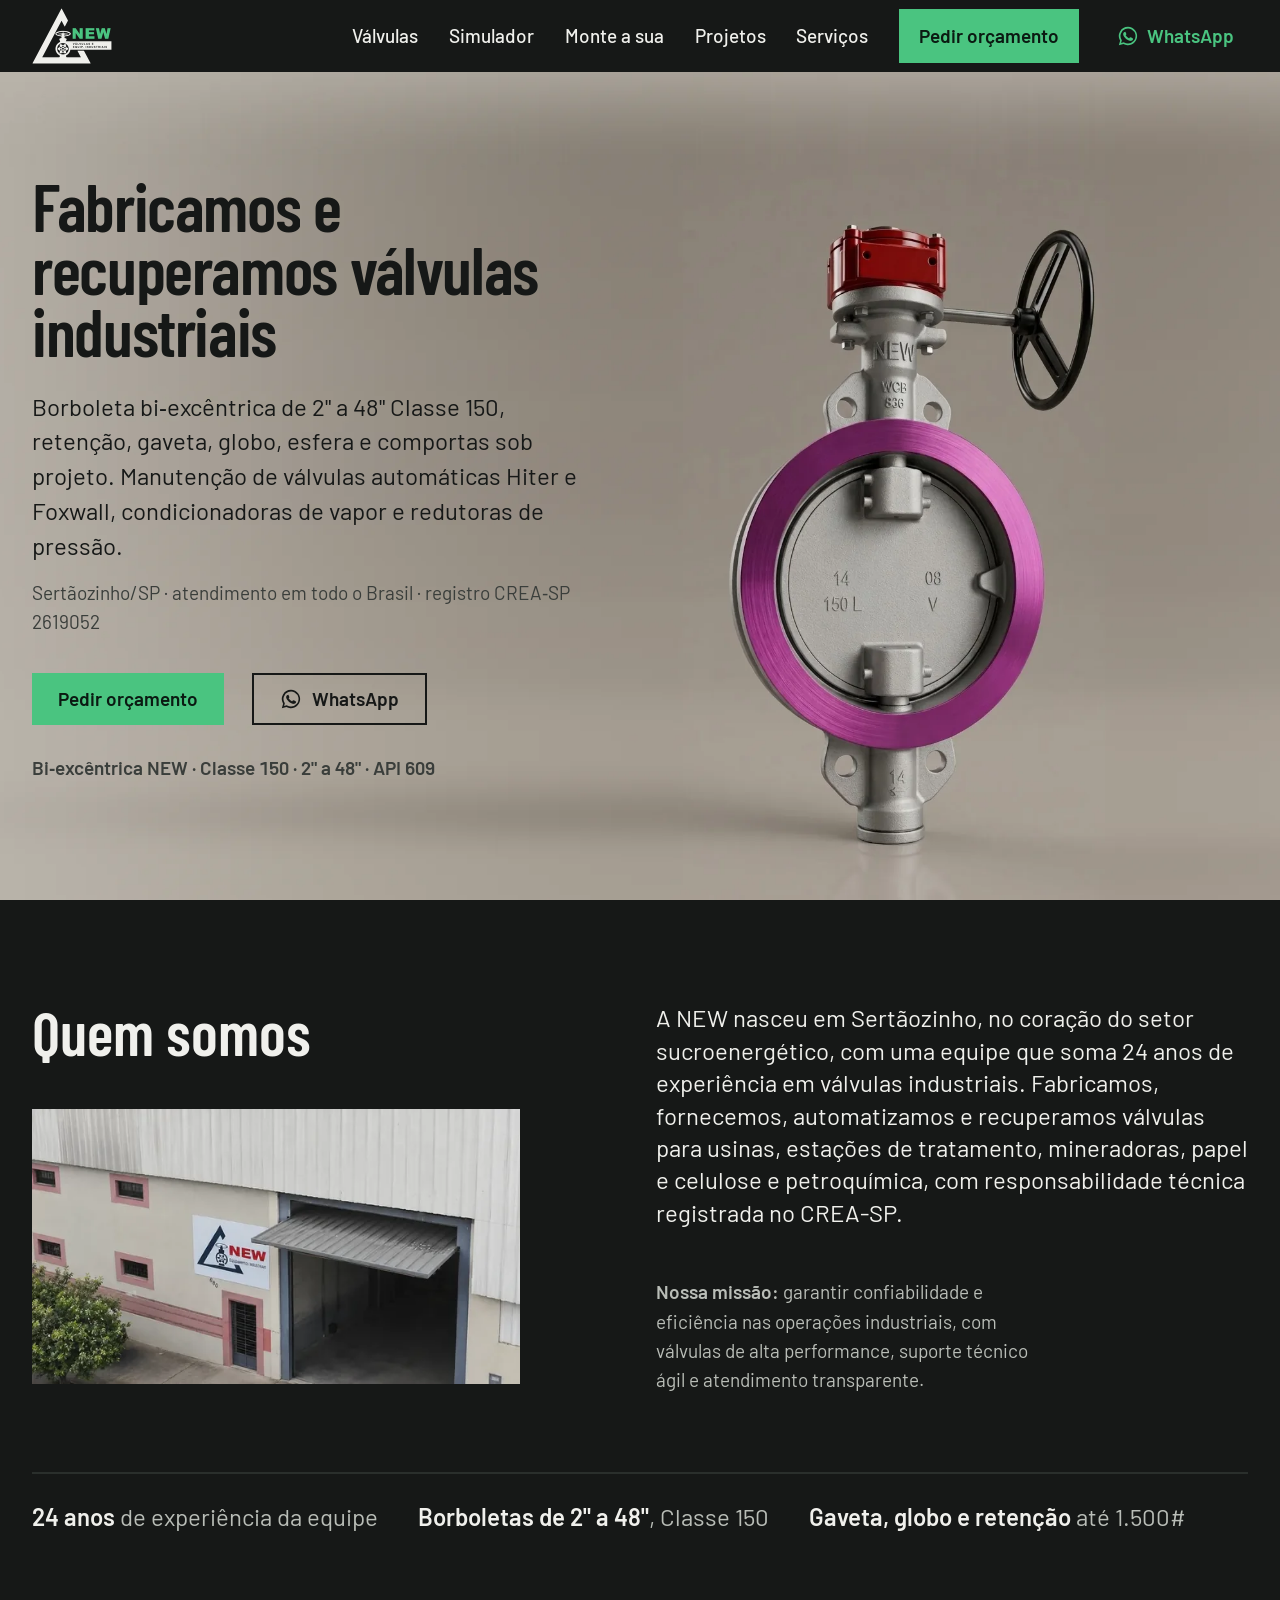
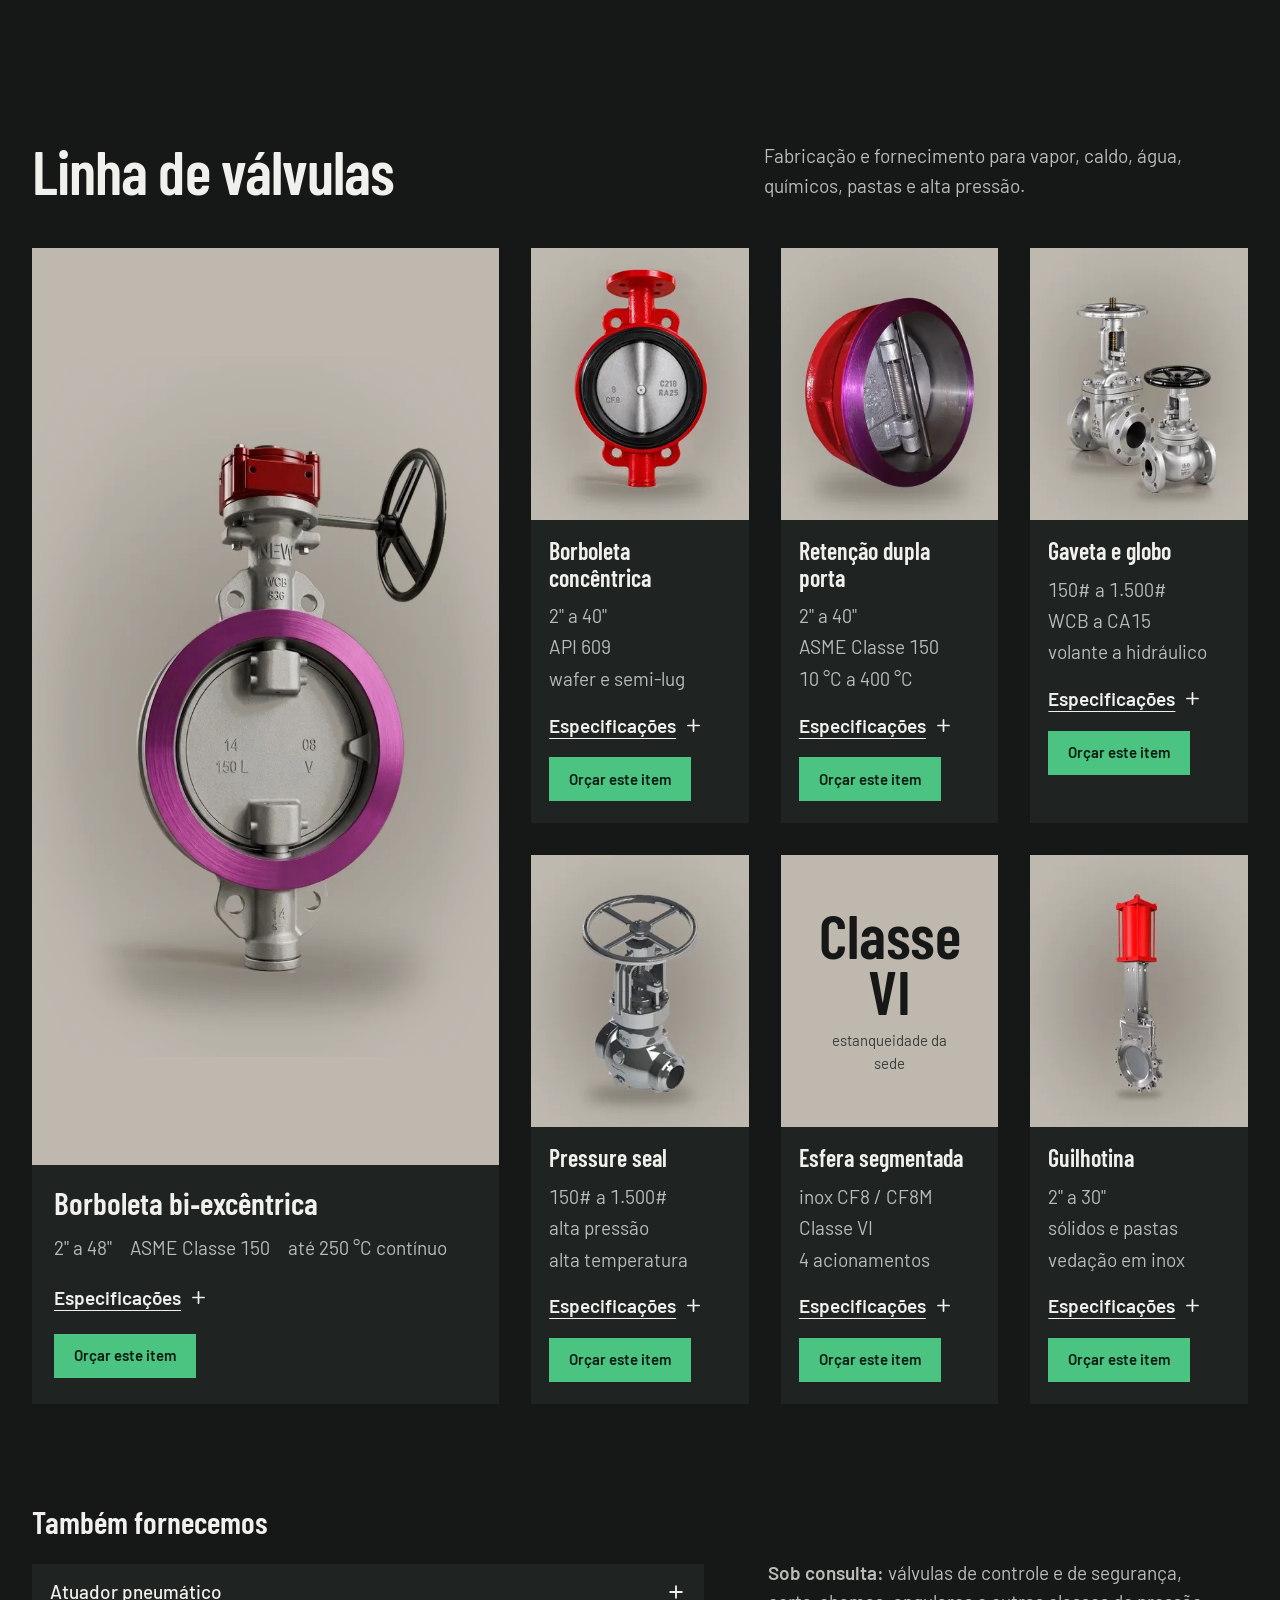
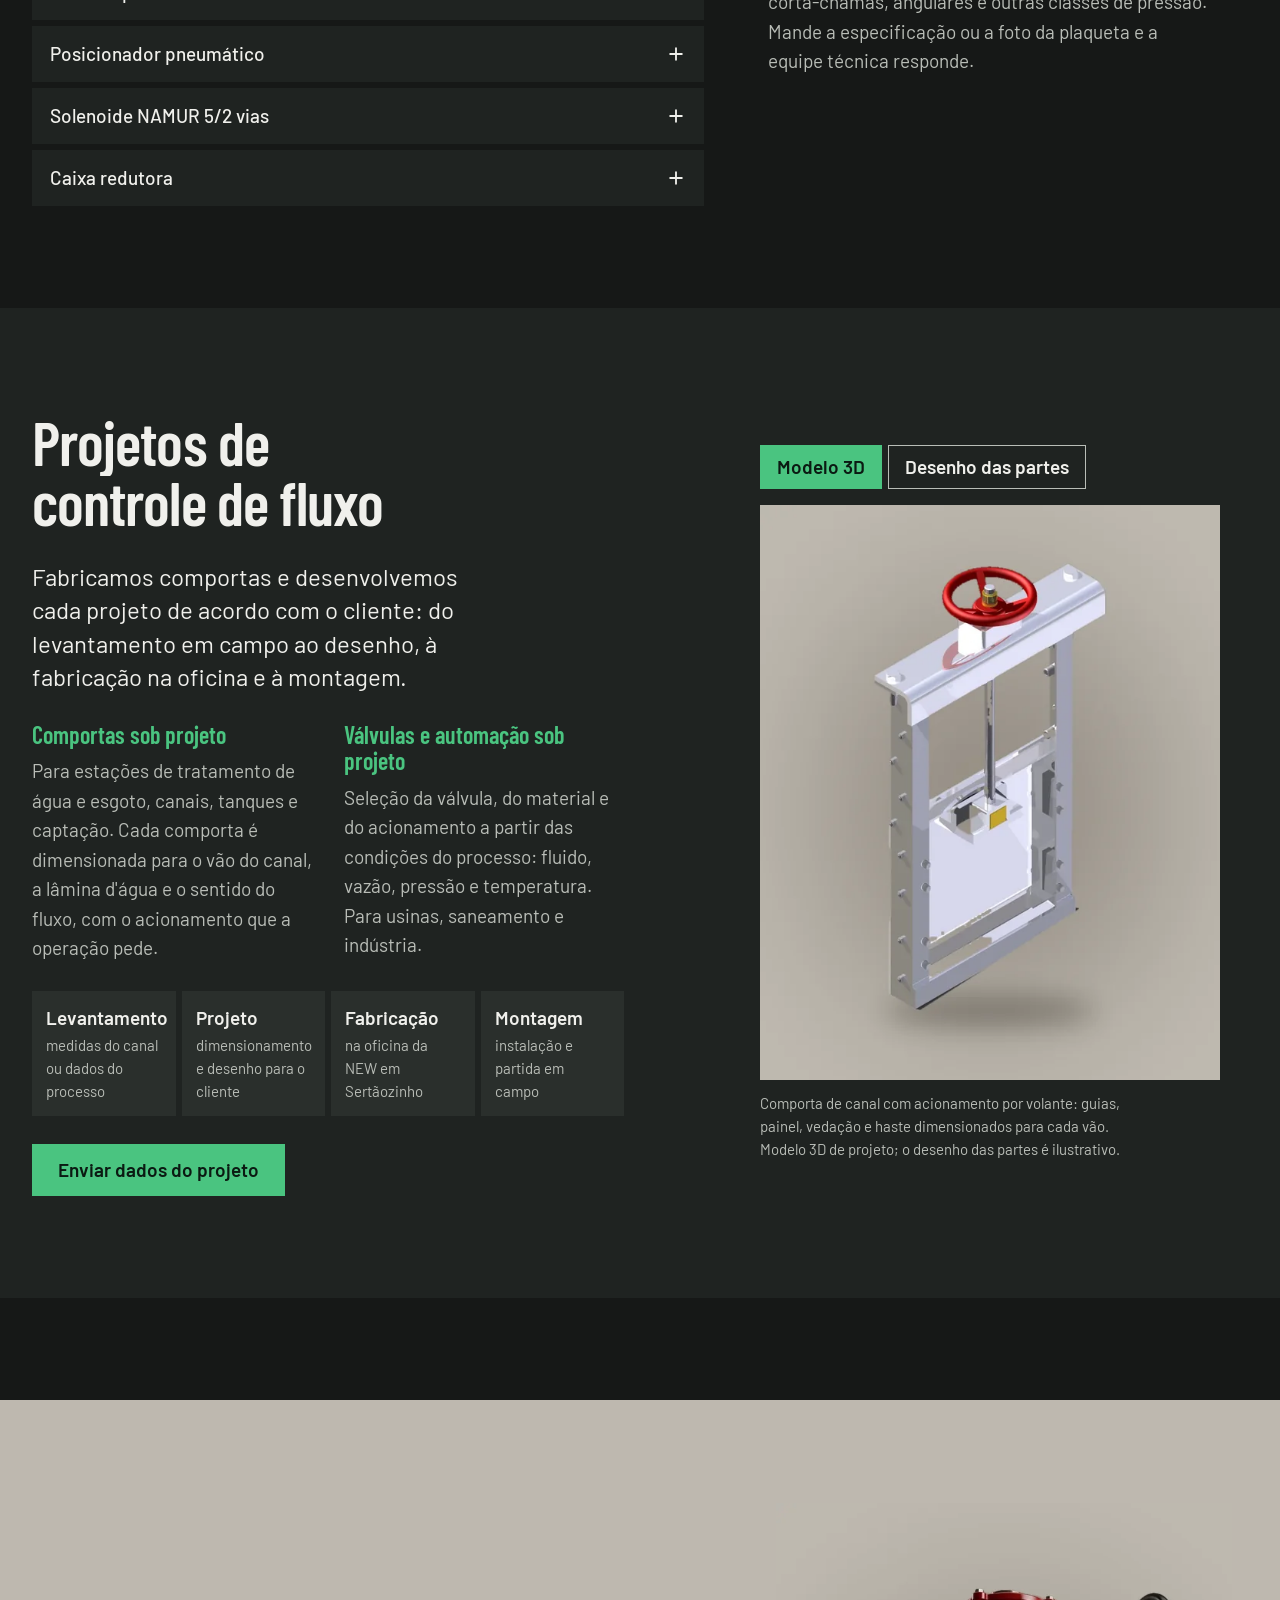
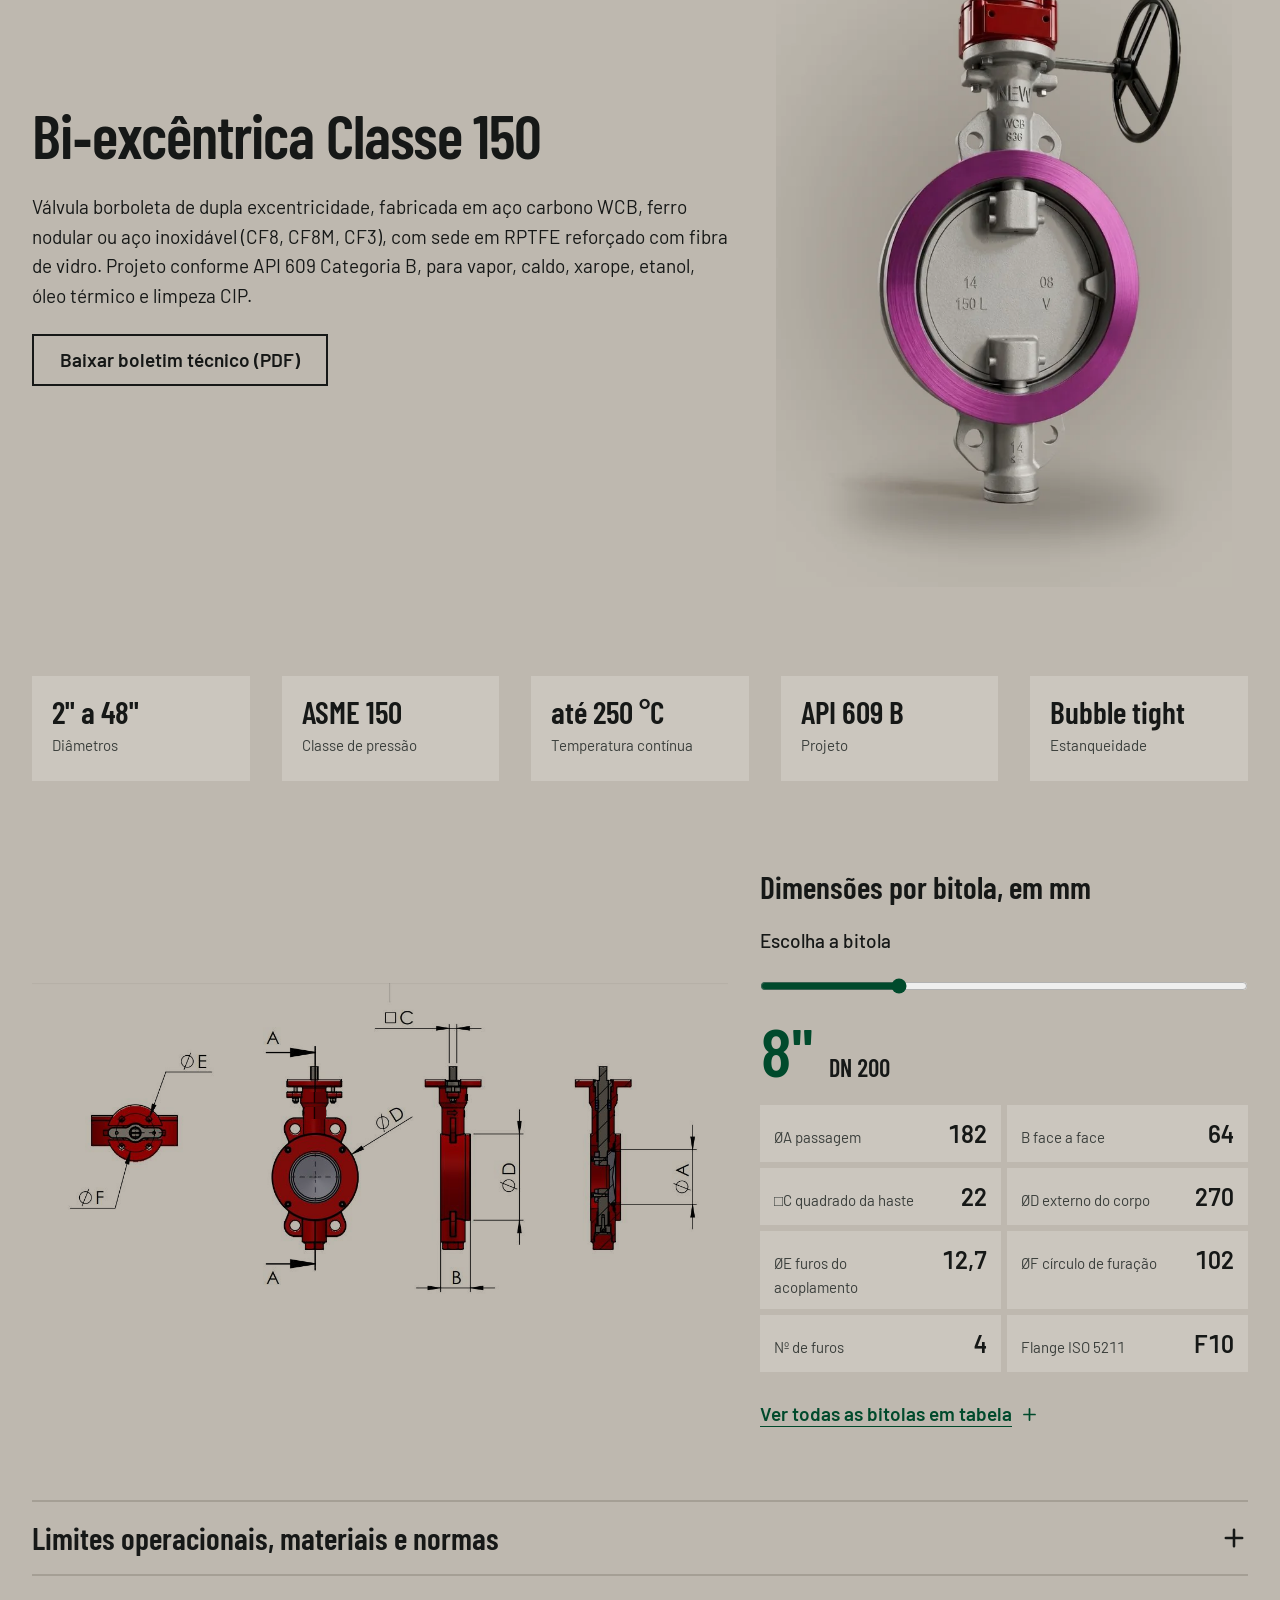
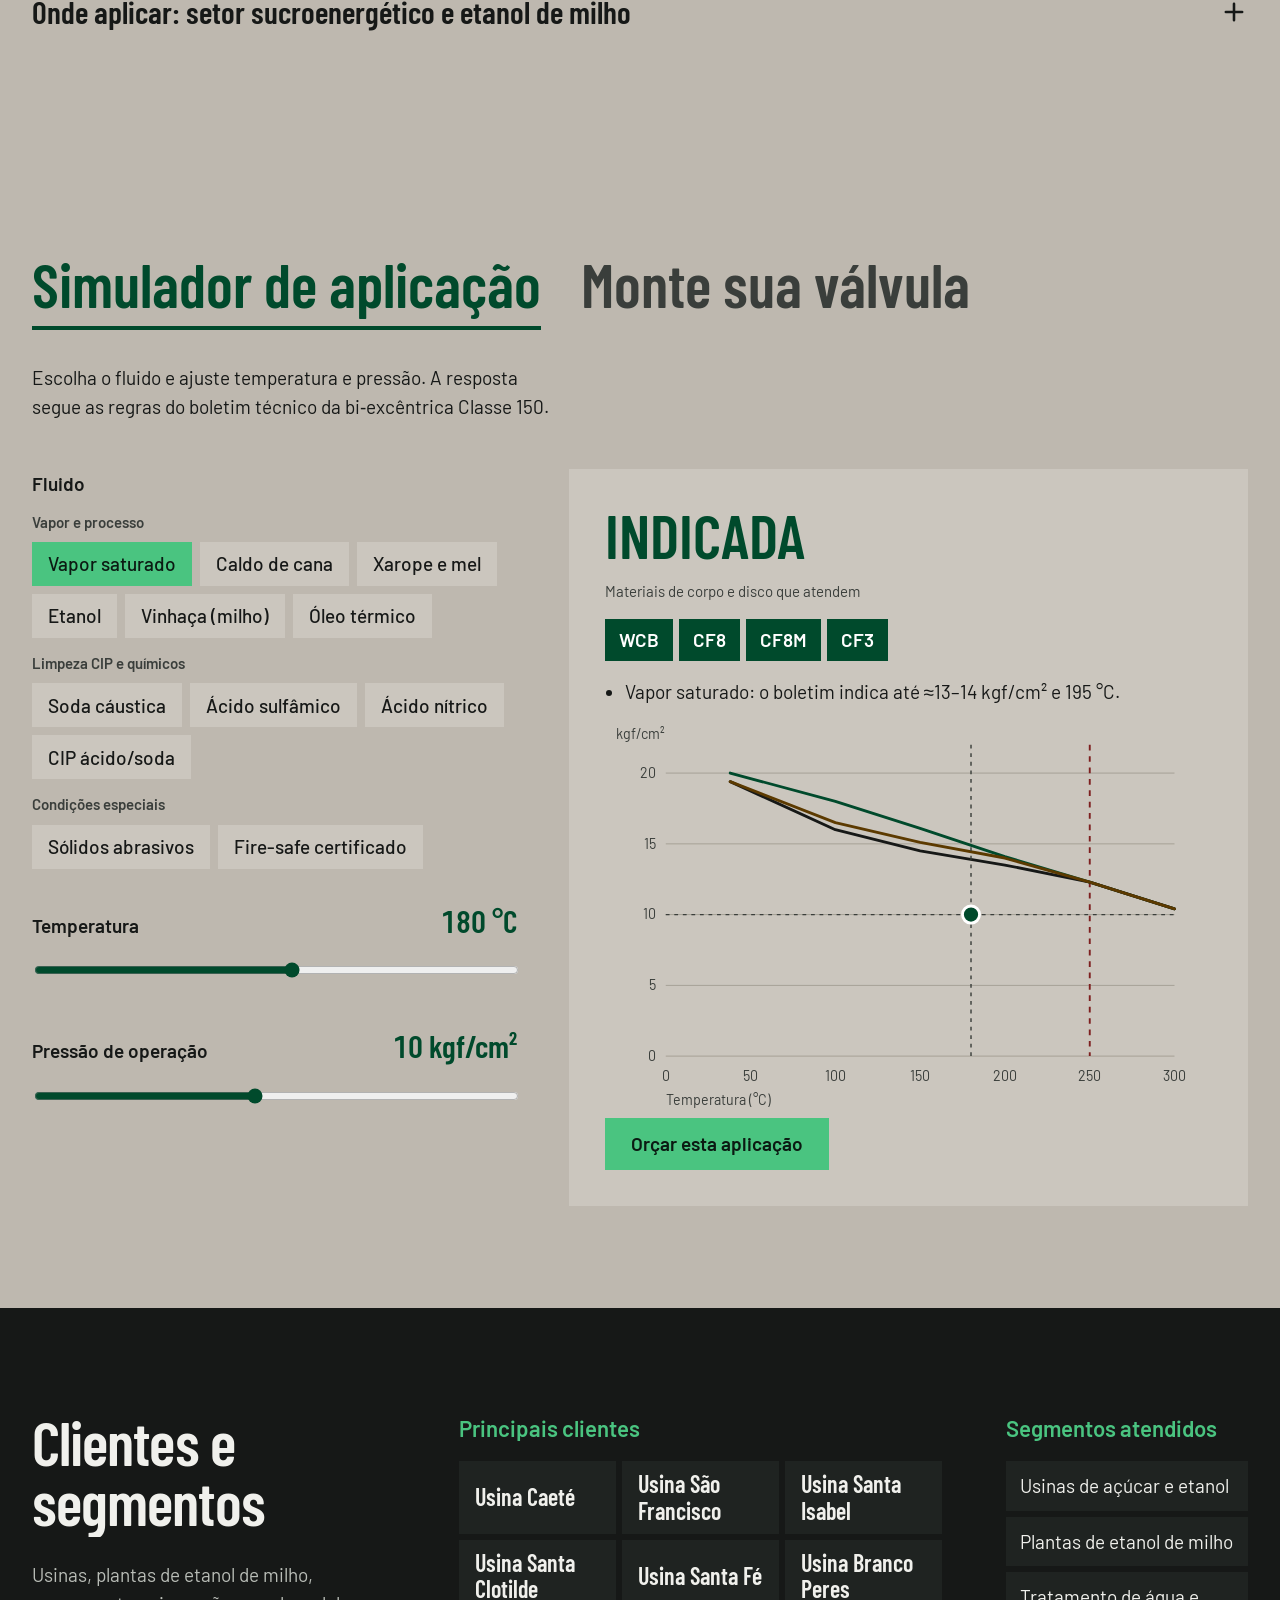
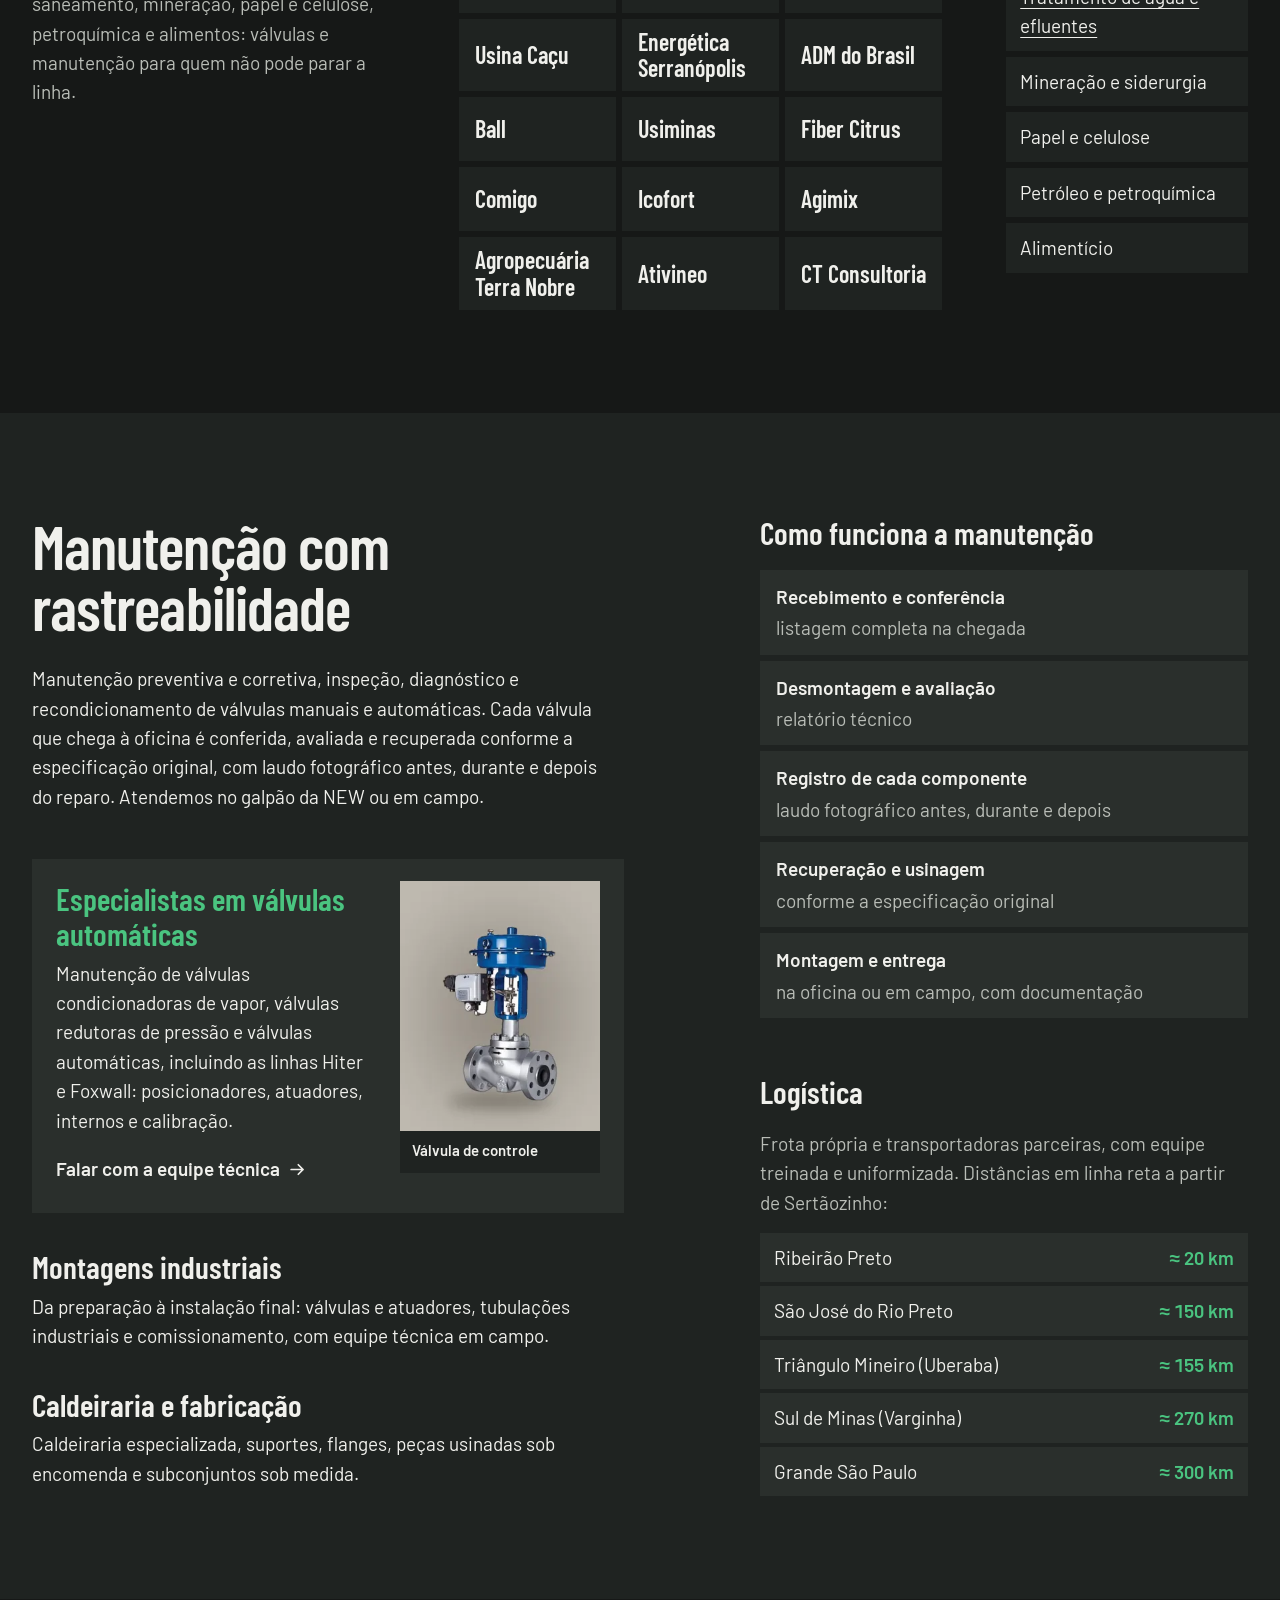
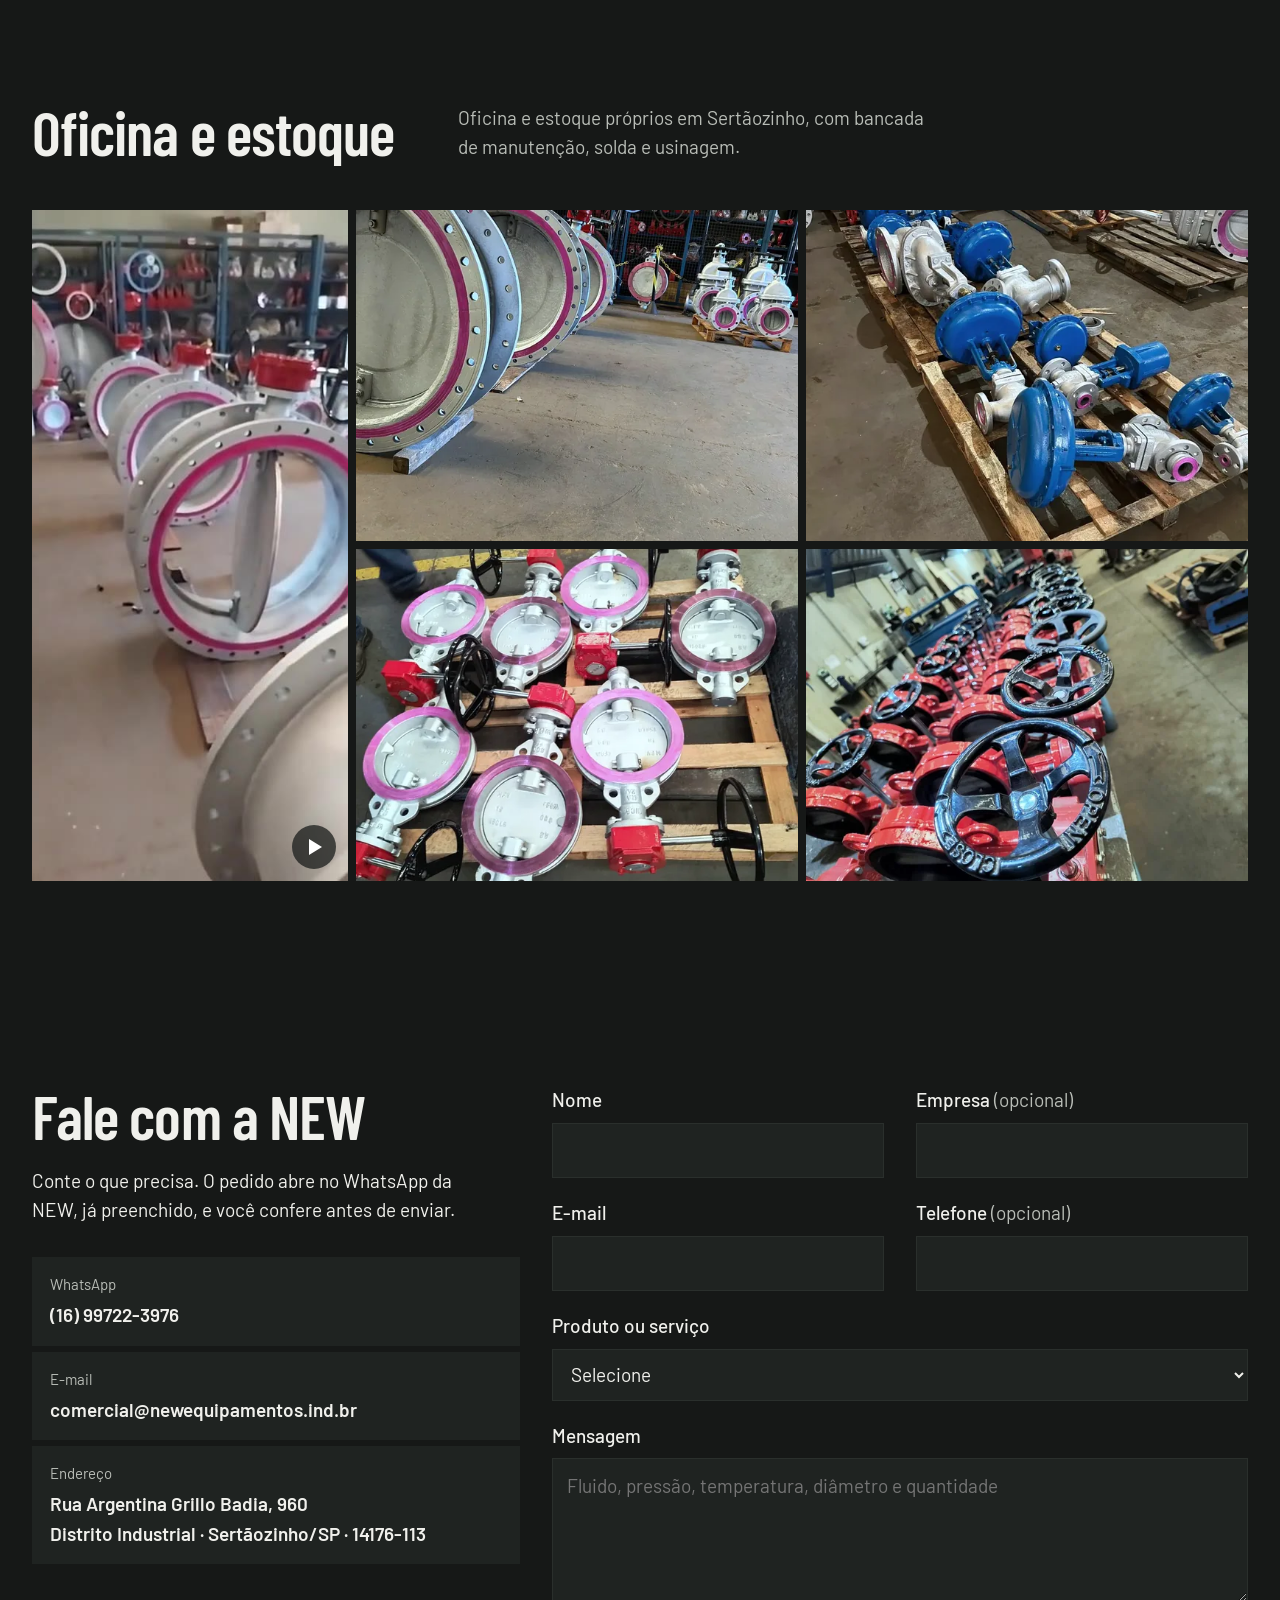
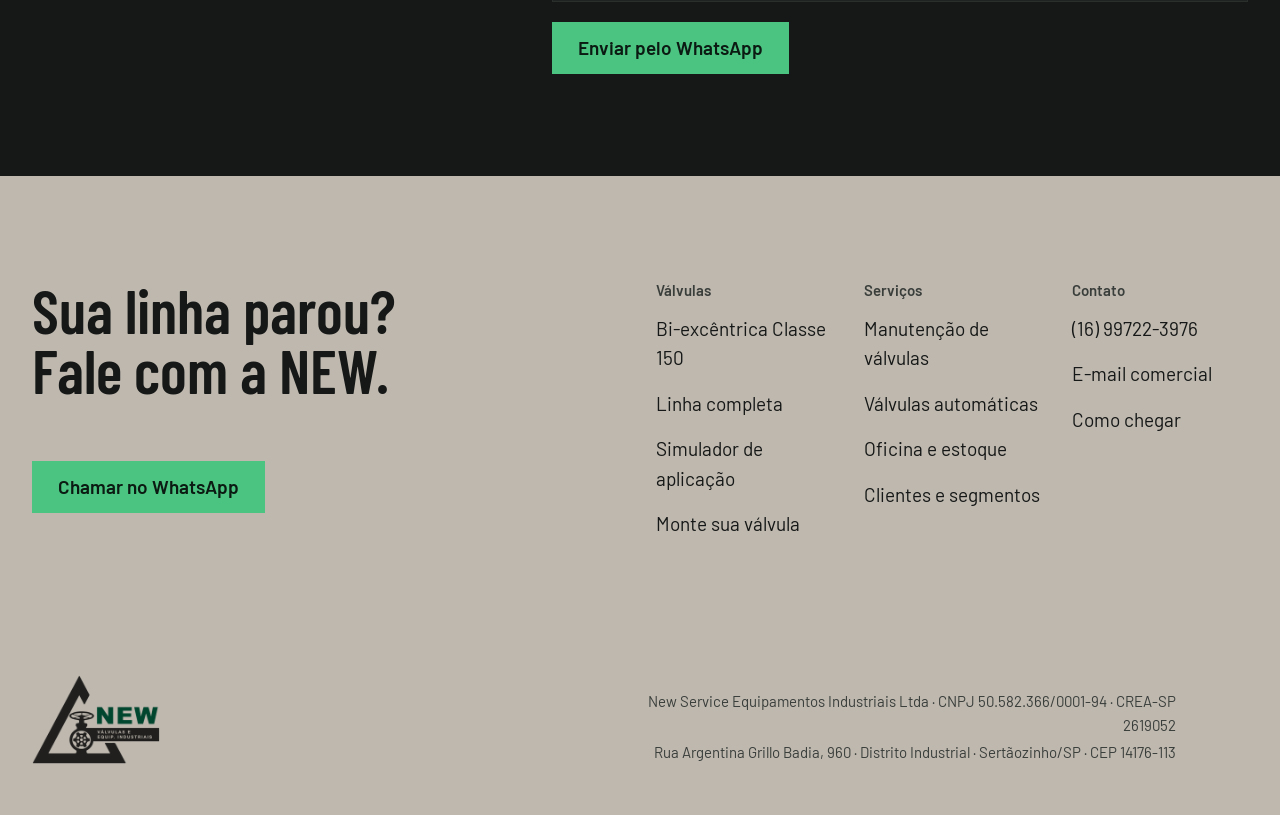
==== index.html @ ac6cb137 "feat: imagem da pressure seal no cartão e no configurador - render enviado pela NEW recortado do fun" ====
<!DOCTYPE html>
<html lang="pt-BR">
<head>
  <meta charset="UTF-8" />
  <meta name="viewport" content="width=device-width, initial-scale=1.0" />
  <title>Válvula Borboleta Bi-excêntrica e Manutenção de Válvulas | NEW · Sertãozinho/SP</title>
  <meta name="description" content="Válvula borboleta bi-excêntrica de 2&quot; a 48&quot; Classe 150, retenção, gaveta e globo. Manutenção de válvulas automáticas Hiter e Foxwall. Sertãozinho/SP." />
  <link rel="canonical" href="https://rafaelspada13-hub.github.io/sitenewequipamentos/" />
  <meta name="theme-color" content="#161817" />
  <link rel="icon" href="img/favicon-32.png" sizes="32x32" type="image/png" />
  <link rel="apple-touch-icon" href="img/apple-touch-icon.png" />
  <link rel="manifest" href="site.webmanifest" />
  <meta property="og:type" content="website" />
  <meta property="og:locale" content="pt_BR" />
  <meta property="og:site_name" content="NEW Válvulas e Equipamentos Industriais" />
  <meta property="og:title" content="Fabricamos e recuperamos válvulas industriais | NEW" />
  <meta property="og:description" content="Borboleta bi-excêntrica de 2&quot; a 48&quot; Classe 150 e manutenção de válvulas automáticas, condicionadoras de vapor e redutoras de pressão. Sertãozinho/SP." />
  <meta property="og:url" content="https://rafaelspada13-hub.github.io/sitenewequipamentos/" />
  <meta property="og:image" content="https://rafaelspada13-hub.github.io/sitenewequipamentos/img/og-new.jpg" />
  <meta property="og:image:width" content="1200" />
  <meta property="og:image:height" content="630" />
  <meta property="og:image:alt" content="Válvula borboleta bi-excêntrica NEW com caixa redutora e volante" />
  <meta name="twitter:card" content="summary_large_image" />
  <script type="application/ld+json">
  {
    "@context": "https://schema.org",
    "@type": "LocalBusiness",
    "@id": "https://rafaelspada13-hub.github.io/sitenewequipamentos/#empresa",
    "name": "NEW Válvulas e Equipamentos Industriais",
    "legalName": "New Service Equipamentos Industriais Ltda",
    "taxID": "50.582.366/0001-94",
    "url": "https://rafaelspada13-hub.github.io/sitenewequipamentos/",
    "logo": "https://rafaelspada13-hub.github.io/sitenewequipamentos/img/logo.png",
    "image": "https://rafaelspada13-hub.github.io/sitenewequipamentos/img/og-new.jpg",
    "telephone": "+55-16-99722-3976",
    "email": "comercial@newequipamentos.ind.br",
    "address": {
      "@type": "PostalAddress",
      "streetAddress": "Rua Argentina Grillo Badia, 960, Distrito Industrial",
      "addressLocality": "Sertãozinho",
      "addressRegion": "SP",
      "postalCode": "14176-113",
      "addressCountry": "BR"
    },
    "areaServed": "BR",
    "description": "Fabricação, fornecimento e manutenção de válvulas industriais: borboleta bi-excêntrica Classe 150, retenção, gaveta, globo, esfera e guilhotina; comportas e projetos de controle de fluxo sob medida; manutenção de válvulas automáticas, condicionadoras de vapor e redutoras de pressão."
  }
  </script>
  <link rel="preload" href="fonts/barlow-condensed-600.woff2" as="font" type="font/woff2" crossorigin />
  <link rel="preload" href="fonts/barlow-400.woff2" as="font" type="font/woff2" crossorigin />
  <link rel="stylesheet" href="css/style.css?v=20261117a" />
  <link rel="stylesheet" href="css/movimento.css?v=20261117a" />
  <script>
    // Se main.js não carregar em 3 s, devolve o conteúdo sem as entradas animadas.
    document.documentElement.classList.add("js");
    setTimeout(function () { if (!window.__newReady) document.documentElement.classList.remove("js"); }, 3000);
    // camada de movimento (js/movimento.js): se a biblioteca não carregar, tudo fica visível e parado
    document.documentElement.classList.add("motion-on");
    setTimeout(function () { if (!window.__movimentoReady) document.documentElement.classList.remove("motion-on"); }, 3000);
  </script>
</head>
<body>

  <a class="skip" href="#conteudo">Pular para o conteúdo</a>

  <header class="site-header" id="topo">
    <a href="#inicio" class="brand" aria-label="NEW Válvulas e Equipamentos Industriais, início">
      <img src="img/logo-claro-160.png" alt="NEW Válvulas e Equipamentos Industriais" width="160" height="112" />
    </a>
    <nav class="nav" id="nav" aria-label="Principal">
      <a href="#linha">Válvulas</a>
      <a href="#simulador">Simulador</a>
      <a href="#configurador">Monte a sua</a>
      <a href="#projetos">Projetos</a>
      <a href="#servicos">Serviços</a>
      <a href="#contato" class="nav-cta">Pedir orçamento</a>
    </nav>
    <a class="nav-whatsapp" href="https://wa.me/5516997223976" target="_blank" rel="noopener" aria-label="Chamar no WhatsApp"><svg viewBox="0 0 24 24" width="22" height="22" aria-hidden="true"><path fill="currentColor" d="M12 2a10 10 0 0 0-8.6 15.1L2 22l5-1.3A10 10 0 1 0 12 2Zm0 18.2a8.2 8.2 0 0 1-4.2-1.2l-.3-.2-3 .8.8-2.9-.2-.3A8.2 8.2 0 1 1 12 20.2Zm4.5-6.1c-.2-.1-1.5-.7-1.7-.8s-.4-.1-.6.1-.6.8-.8 1-.3.2-.5 0a6.7 6.7 0 0 1-3.3-2.9c-.3-.4.2-.4.6-1.3a.4.4 0 0 0 0-.4l-.8-1.9c-.2-.5-.4-.4-.6-.4h-.5a1 1 0 0 0-.7.3 3 3 0 0 0-.9 2.2 5.2 5.2 0 0 0 1.1 2.7 11.8 11.8 0 0 0 4.5 4c1.7.7 2.3.8 3.2.6a2.7 2.7 0 0 0 1.8-1.3 2.2 2.2 0 0 0 .2-1.2c-.1-.2-.3-.3-.6-.4Z"/></svg><span>WhatsApp</span></a>
    <button class="menu-toggle" id="menuToggle" aria-expanded="false" aria-controls="nav">Menu</button>
  </header>

  <main id="conteudo">

    <!-- Abertura: a válvula abre conforme a página rola -->
    <section class="hero" id="inicio">
      <div class="hero-pin">
        <div class="hero-stage">
          <div id="valvula" class="hero-palco">
            <picture>
              <source srcset="img/produtos/palco-estatico-1600.webp 1600w, img/produtos/palco-estatico.webp 3600w" sizes="(max-width: 900px) 150vw, 230vh" type="image/webp" />
              <img src="img/produtos/palco-estatico.jpg" alt="Válvula borboleta bi-excêntrica NEW em WCB, com a marca NEW fundida no corpo, sede magenta e caixa redutora vermelha com volante" width="3600" height="1400" fetchpriority="high" />
            </picture>
            <svg class="anot-linhas" viewBox="0 0 3600 1400" preserveAspectRatio="none" aria-hidden="true">
              <g class="anot" style="--i:0"><path d="M1868 390 L1950 230 L2180 230" pathLength="1" /><circle cx="1868" cy="390" r="11" /></g><g class="anot" style="--i:1"><path d="M1888 620 L2180 620" pathLength="1" /><circle cx="1888" cy="620" r="11" /></g><g class="anot" style="--i:2"><path d="M2023 870 L2180 870" pathLength="1" /><circle cx="2023" cy="870" r="11" /></g><g class="anot" style="--i:3"><path d="M1888 1010 L2180 1010" pathLength="1" /><circle cx="1888" cy="1010" r="11" /></g><g class="anot" style="--i:4"><path d="M1868 1185 L2180 1185" pathLength="1" /><circle cx="1868" cy="1185" r="11" /></g>
            </svg>
            <div class="anot-rotulos">
              <p class="anot-rotulo" style="--i:0;top:16.429%;left:61.111%"><b>Caixa redutora</b><span>com volante · flange ISO 5211</span></p><p class="anot-rotulo" style="--i:1;top:44.286%;left:61.111%"><b>Corpo em WCB</b><span>fundido ASTM A216</span></p><p class="anot-rotulo" style="--i:2;top:62.143%;left:61.111%"><b>Sede RPTFE</b><span>PTFE com fibra de vidro · até 250 °C</span></p><p class="anot-rotulo" style="--i:3;top:72.143%;left:61.111%"><b>Disco bi‑excêntrico</b><span>dupla excentricidade, menos atrito</span></p><p class="anot-rotulo" style="--i:4;top:84.643%;left:61.111%"><b>Semi‑lug</b><span>furação ASME B16.5</span></p>
            </div>
          </div>

          <div class="hero-copy">
            <h1 class="hero-title">Fabricamos e recuperamos válvulas industriais</h1>
            <p class="hero-lead">Borboleta bi‑excêntrica de 2" a 48" Classe 150, retenção, gaveta, globo, esfera e comportas sob projeto. Manutenção de válvulas automáticas Hiter e Foxwall, condicionadoras de vapor e redutoras de pressão.</p>
            <p class="hero-fact">Sertãozinho/SP · atendimento em todo o Brasil · registro CREA‑SP 2619052</p>
            <div class="hero-actions">
              <a href="#contato" class="btn">Pedir orçamento</a>
              <a href="https://wa.me/5516997223976" class="btn btn--ghost" target="_blank" rel="noopener"><svg viewBox="0 0 24 24" width="22" height="22" aria-hidden="true"><path fill="currentColor" d="M12 2a10 10 0 0 0-8.6 15.1L2 22l5-1.3A10 10 0 1 0 12 2Zm0 18.2a8.2 8.2 0 0 1-4.2-1.2l-.3-.2-3 .8.8-2.9-.2-.3A8.2 8.2 0 1 1 12 20.2Zm4.5-6.1c-.2-.1-1.5-.7-1.7-.8s-.4-.1-.6.1-.6.8-.8 1-.3.2-.5 0a6.7 6.7 0 0 1-3.3-2.9c-.3-.4.2-.4.6-1.3a.4.4 0 0 0 0-.4l-.8-1.9c-.2-.5-.4-.4-.6-.4h-.5a1 1 0 0 0-.7.3 3 3 0 0 0-.9 2.2 5.2 5.2 0 0 0 1.1 2.7 11.8 11.8 0 0 0 4.5 4c1.7.7 2.3.8 3.2.6a2.7 2.7 0 0 0 1.8-1.3 2.2 2.2 0 0 0 .2-1.2c-.1-.2-.3-.3-.6-.4Z"/></svg>WhatsApp</a>
            </div>
            <p class="hero-spec">Bi‑excêntrica NEW · Classe 150 · 2" a 48" · API 609</p>
          </div>

        </div>
      </div>
    </section>

    <!-- Quem somos -->
    <section class="intro" id="sobre">
      <div class="intro-grid">
        <h2 class="intro-title">Quem somos</h2>
        <p class="intro-text reveal">A NEW nasceu em Sertãozinho, no coração do setor sucroenergético, com uma equipe que soma 24 anos de experiência em válvulas industriais. Fabricamos, fornecemos, automatizamos e recuperamos válvulas para usinas, estações de tratamento, mineradoras, papel e celulose e petroquímica, com responsabilidade técnica registrada no CREA-SP.</p>
        <picture class="intro-photo reveal">
          <source srcset="img/opt/fachada-600.webp 600w, img/opt/fachada.webp 1600w" sizes="(max-width: 800px) 100vw, 40vw" type="image/webp" />
          <img src="img/opt/fachada.jpg" alt="Fachada do galpão da NEW em Sertãozinho, com o logotipo ao lado do portão" width="1600" height="902" loading="lazy" />
        </picture>
        <p class="intro-note reveal"><strong>Nossa missão:</strong> garantir confiabilidade e eficiência nas operações industriais, com válvulas de alta performance, suporte técnico ágil e atendimento transparente.</p>
      </div>
      <ul class="fatos reveal">
        <li><b>24 anos</b> de experiência da equipe</li>
        <li><b>Borboletas de 2" a 48"</b>, Classe 150</li>
        <li><b>Gaveta, globo e retenção</b> até 1.500#</li>
      </ul>
    </section>

    <!-- Linha de válvulas: todos os produtos no mesmo estúdio, ficha dentro do cartão -->
    <section class="produtos" id="linha" aria-label="Válvulas">
      <div class="produtos-head reveal">
        <h2 class="section-title">Linha de válvulas</h2>
        <p>Fabricação e fornecimento para vapor, caldo, água, químicos, pastas e alta pressão.</p>
      </div>
      <div class="produtos-grid">
        <article class="produto reveal" id="item-bi" data-produto="Válvula Borboleta Bi-excêntrica Classe 150">
          <picture class="produto-img"><source srcset="img/estudio/bi-excentrica-300.webp 300w, img/estudio/bi-excentrica.webp 600w, img/estudio/bi-excentrica-alta.webp 720w" sizes="(max-width: 600px) 92vw, (max-width: 1279px) 30vw, 38vw" type="image/webp" /><img src="img/estudio/bi-excentrica.jpg" alt="Válvula borboleta bi-excêntrica NEW com caixa redutora e volante" width="600" height="750" loading="lazy" /></picture>
          <div class="produto-info">
            <h3>Borboleta bi‑excêntrica</h3>
            <ul class="produto-chaves"><li>2" a 48"</li><li>ASME Classe 150</li><li>até 250 °C contínuo</li></ul>
            <details>
              <summary>Especificações</summary>
              <p>Dupla excentricidade, sede em RPTFE reforçado com fibra de vidro e projeto conforme API 609 Categoria B. Estanqueidade bubble tight no ensaio API 598.</p>
              <dl class="specs"><div><dt>Extremidades</dt><dd>Semi-lug</dd></div><div><dt>Corpo e disco</dt><dd>WCB, ferro nodular, CF8, CF8M, CF3</dd></div><div><dt>Sede</dt><dd>RPTFE</dd></div></dl>
              <a href="#bi-excentrica" class="link-arrow">Ficha técnica completa</a>
            </details>
            <button type="button" class="btn btn--small js-orcar">Orçar este item</button>
          </div>
        </article>
        <article class="produto reveal" id="item-concentrica" data-produto="Válvula Borboleta Concêntrica">
          <picture class="produto-img"><source srcset="img/estudio/concentrica-300.webp 300w, img/estudio/concentrica.webp 600w" sizes="(max-width: 600px) 46vw, (max-width: 1000px) 46vw, (max-width: 1279px) 30vw, 18vw" type="image/webp" /><img src="img/estudio/concentrica.jpg" alt="Válvula borboleta concêntrica wafer vermelha com sede em elastômero preto e disco em inox CF8, em render de estúdio" width="600" height="750" loading="lazy" /></picture>
          <div class="produto-info">
            <h3>Borboleta concêntrica</h3>
            <ul class="produto-chaves"><li>2" a 40"</li><li>API 609</li><li>wafer e semi-lug</li></ul>
            <details>
              <summary>Especificações</summary>
              <p>Construção conforme API 609.</p>
              <dl class="specs"><div><dt>Monobloco</dt><dd>2" a 40"</dd></div><div><dt>Bipartida</dt><dd>2" a 24"</dd></div><div><dt>Corpo e disco</dt><dd>Ferro nodular, aço-carbono ou inox</dd></div><div><dt>Eixo</dt><dd>AISI 410, 304 ou 316</dd></div></dl>
            </details>
            <button type="button" class="btn btn--small js-orcar">Orçar este item</button>
          </div>
        </article>
        <article class="produto reveal" id="item-retencao" data-produto="Válvula de Retenção">
          <picture class="produto-img"><source srcset="img/estudio/retencao-300.webp 300w, img/estudio/retencao.webp 600w" sizes="(max-width: 600px) 46vw, (max-width: 1000px) 46vw, (max-width: 1279px) 30vw, 18vw" type="image/webp" /><img src="img/estudio/retencao.jpg" alt="Válvula de retenção dupla porta wafer, corpo vermelho e sede magenta, com a mola e o eixo à mostra" width="600" height="750" loading="lazy" /></picture>
          <div class="produto-info">
            <h3>Retenção dupla porta</h3>
            <ul class="produto-chaves"><li>2" a 40"</li><li>ASME Classe 150</li><li>10 °C a 400 °C</li></ul>
            <details>
              <summary>Especificações</summary>
              <p>Wafer de dupla porta com mola, para evitar refluxo em bombeamento e processo: químicos, vapor, óleo e água.</p>
              <dl class="specs"><div><dt>Corpo</dt><dd>Ferro fundido, aço-carbono, inox</dd></div><div><dt>Sede</dt><dd>EPDM, Buna, Viton, metal</dd></div></dl>
            </details>
            <button type="button" class="btn btn--small js-orcar">Orçar este item</button>
          </div>
        </article>
        <article class="produto reveal" id="item-gaveta" data-produto="Válvula Gaveta e Globo">
          <picture class="produto-img"><source srcset="img/estudio/gaveta-globo-300.webp 300w, img/estudio/gaveta-globo.webp 600w" sizes="(max-width: 600px) 46vw, (max-width: 1000px) 46vw, (max-width: 1279px) 30vw, 18vw" type="image/webp" /><img src="img/estudio/gaveta-globo.jpg" alt="Válvula gaveta e válvula globo flangeadas Classe 150 em aço WCB, com volante, em render de estúdio" width="600" height="750" loading="lazy" /></picture>
          <div class="produto-info">
            <h3>Gaveta e globo</h3>
            <ul class="produto-chaves"><li>150# a 1.500#</li><li>WCB a CA15</li><li>volante a hidráulico</li></ul>
            <details>
              <summary>Especificações</summary>
              <p>Montagem entre flanges, para linhas de vapor, água e processo.</p>
              <dl class="specs"><div><dt>Classes de pressão</dt><dd>150, 300, 600, 900 e 1.500</dd></div><div><dt>Fundidos</dt><dd>WCB, WC6, WC9, C12A, CA15</dd></div><div><dt>Acionamento</dt><dd>Volante, caixa de redução, elétrico ou hidráulico</dd></div></dl>
            </details>
            <button type="button" class="btn btn--small js-orcar">Orçar este item</button>
          </div>
        </article>
        <article class="produto reveal" id="item-pressureseal" data-produto="Válvula Pressure Seal">
          <picture class="produto-img"><source srcset="img/estudio/pressure-seal-300.webp 300w, img/estudio/pressure-seal.webp 600w" sizes="(max-width: 600px) 46vw, (max-width: 1000px) 46vw, (max-width: 1279px) 30vw, 18vw" type="image/webp" /><img src="img/estudio/pressure-seal.jpg" alt="Válvula pressure seal com volante, castelo de vedação por pressão e extremidades para solda" width="600" height="750" loading="lazy" /></picture>
          <div class="produto-info">
            <h3>Pressure seal</h3>
            <ul class="produto-chaves"><li>150# a 1.500#</li><li>alta pressão</li><li>alta temperatura</li></ul>
            <details>
              <summary>Especificações</summary>
              <p>Castelo com vedação por pressão, para alta pressão e alta temperatura.</p>
              <dl class="specs"><div><dt>Classes de pressão</dt><dd>150, 300, 600, 900 e 1.500</dd></div><div><dt>Fundidos</dt><dd>WCB, WC6, WC9, C12A, CA15</dd></div><div><dt>Acionamento</dt><dd>Volante, caixa de redução, elétrico ou hidráulico</dd></div></dl>
            </details>
            <button type="button" class="btn btn--small js-orcar">Orçar este item</button>
          </div>
        </article>
        <article class="produto reveal" id="item-esfera" data-produto="Válvula Esfera Segmentada">
          <div class="produto-img produto-ficha" aria-hidden="true"><span class="produto-ficha-num">Classe VI</span><span class="produto-ficha-rot">estanqueidade da sede</span></div>
          <div class="produto-info">
            <h3>Esfera segmentada</h3>
            <ul class="produto-chaves"><li>inox CF8 / CF8M</li><li>Classe VI</li><li>4 acionamentos</li></ul>
            <details>
              <summary>Especificações</summary>
              <p>Controle e bloqueio com vedação estanque Classe VI.</p>
              <dl class="specs"><div><dt>Eixo</dt><dd>ASTM A276 tipo 316 ou 410</dd></div><div><dt>Vedação</dt><dd>PTFE, RPTFE, AISI 304 ou 316</dd></div><div><dt>Acionamento</dt><dd>Manual, pneumático, diafragma ou elétrico</dd></div></dl>
            </details>
            <button type="button" class="btn btn--small js-orcar">Orçar este item</button>
          </div>
        </article>
        <article class="produto reveal" id="item-guilhotina" data-produto="Válvula Guilhotina">
          <picture class="produto-img"><source srcset="img/estudio/guilhotina-300.webp 300w, img/estudio/guilhotina.webp 600w" sizes="(max-width: 600px) 46vw, (max-width: 1000px) 46vw, (max-width: 1279px) 30vw, 18vw" type="image/webp" /><img src="img/estudio/guilhotina.jpg" alt="Válvula guilhotina com atuador pneumático vermelho" width="600" height="750" loading="lazy" /></picture>
          <div class="produto-info">
            <h3>Guilhotina</h3>
            <ul class="produto-chaves"><li>2" a 30"</li><li>sólidos e pastas</li><li>vedação em inox</li></ul>
            <details>
              <summary>Especificações</summary>
              <p>Para sólidos em suspensão, massas, pastas e pós: alimentício, saneamento, papel e celulose, petroquímica e mineração.</p>
              <dl class="specs"><div><dt>Vedação</dt><dd>Unidirecional ou bidirecional, em inox</dd></div><div><dt>Materiais</dt><dd>Ferro nodular, CF8, CF8M</dd></div></dl>
            </details>
            <button type="button" class="btn btn--small js-orcar">Orçar este item</button>
          </div>
        </article>
      </div>
      <div class="outros">
        <h3>Também fornecemos</h3>
        <details class="item" data-produto="Atuador Pneumático">
          <summary>Atuador pneumático</summary>
          <div class="item-body">
            <p>Simples ou dupla ação, padrão ISO 5211 e NAMUR.</p>
            <dl class="specs">
              <div><dt>Torque</dt><dd>até 12.992 Nm</dd></div>
              <div><dt>Pressão de ar</dt><dd>3,0 a 8,0 bar</dd></div>
              <div><dt>Temperatura</dt><dd>-20 °C a +80 °C</dd></div>
              <div><dt>Corpo</dt><dd>Alumínio anodizado ou epóxi</dd></div>
            </dl>
            <div class="item-actions">
              <button type="button" class="btn btn--small js-orcar">Orçar este item</button>
            </div>
          </div>
        </details>
        <details class="item" data-produto="Posicionador Pneumático">
          <summary>Posicionador pneumático</summary>
          <div class="item-body">
            <p>Para atuadores de simples e dupla ação, com carcaça robusta para ambientes agressivos.</p>
            <dl class="specs">
              <div><dt>Sinal</dt><dd>4 a 20 mA</dd></div>
              <div><dt>Carcaça</dt><dd>Alumínio fundido</dd></div>
              <div><dt>Indicação</dt><dd>Indicador de posição de alta visibilidade</dd></div>
            </dl>
            <div class="item-actions">
              <button type="button" class="btn btn--small js-orcar">Orçar este item</button>
            </div>
          </div>
        </details>
        <details class="item" data-produto="Válvula Solenoide NAMUR">
          <summary>Solenoide NAMUR 5/2 vias</summary>
          <div class="item-body">
            <p>Comando direcional para atuadores pneumáticos de dupla ação, com montagem direta.</p>
            <dl class="specs">
              <div><dt>Tensão</dt><dd>24 Vcc</dd></div>
              <div><dt>Proteção</dt><dd>IP65, conector DIN 43650</dd></div>
              <div><dt>Corpo</dt><dd>Alumínio</dd></div>
            </dl>
            <div class="item-actions">
              <button type="button" class="btn btn--small js-orcar">Orçar este item</button>
            </div>
          </div>
        </details>
        <details class="item" data-produto="Caixa Redutora">
          <summary>Caixa redutora</summary>
          <div class="item-body">
            <p>Acionamento manual de válvulas de grande porte.</p>
            <dl class="specs">
              <div><dt>Torque</dt><dd>até 8.000 Nm</dd></div>
              <div><dt>Flange</dt><dd>ISO 5211</dd></div>
              <div><dt>Proteção</dt><dd>IP65, corpo em ferro fundido</dd></div>
              <div><dt>Volante</dt><dd>Aço ou alumínio</dd></div>
            </dl>
            <div class="item-actions">
              <button type="button" class="btn btn--small js-orcar">Orçar este item</button>
            </div>
          </div>
        </details>
        <p class="catalog-note"><b>Sob consulta:</b> válvulas de controle e de segurança, corta-chamas, angulares e outras classes de pressão. Mande a especificação ou a foto da plaqueta e a equipe técnica responde.</p>
      </div>
    </section>

    <!-- Projetos: comportas fabricadas sob medida e controle de fluxo em geral -->
    <section class="projetos" id="projetos">
      <div class="projetos-copy">
        <h2 class="section-title">Projetos de controle de fluxo</h2>
        <p class="projetos-lead reveal">Fabricamos comportas e desenvolvemos cada projeto de acordo com o cliente: do levantamento em campo ao desenho, à fabricação na oficina e à montagem.</p>
        <div class="projetos-frentes reveal">
          <div>
            <h3>Comportas sob projeto</h3>
            <p>Para estações de tratamento de água e esgoto, canais, tanques e captação. Cada comporta é dimensionada para o vão do canal, a lâmina d'água e o sentido do fluxo, com o acionamento que a operação pede.</p>
          </div>
          <div>
            <h3>Válvulas e automação sob projeto</h3>
            <p>Seleção da válvula, do material e do acionamento a partir das condições do processo: fluido, vazão, pressão e temperatura. Para usinas, saneamento e indústria.</p>
          </div>
        </div>
        <ol class="projetos-etapas reveal" aria-label="Como funciona um projeto">
          <li><b>Levantamento</b><span>medidas do canal ou dados do processo</span></li>
          <li><b>Projeto</b><span>dimensionamento e desenho para o cliente</span></li>
          <li><b>Fabricação</b><span>na oficina da NEW em Sertãozinho</span></li>
          <li><b>Montagem</b><span>instalação e partida em campo</span></li>
        </ol>
        <a class="btn reveal" href="https://wa.me/5516997223976?text=Ol%C3%A1%2C%20NEW%21%20Quero%20um%20projeto%20de%20controle%20de%20fluxo.%0AAplica%C3%A7%C3%A3o%20%28ETA%2C%20ETE%2C%20usina%2C%20ind%C3%BAstria%29%3A%20%0AFluido%3A%20%0AComporta%20%28largura%20x%20altura%20do%20canal%2C%20l%C3%A2mina%20d%27%C3%A1gua%29%20ou%20v%C3%A1lvula%20%28bitola%2C%20press%C3%A3o%2C%20temperatura%29%3A%20" target="_blank" rel="noopener">Enviar dados do projeto</a>
      </div>
      <figure class="projetos-desenho reveal" aria-labelledby="projetos-legenda">
        <div class="pj-abas" role="group" aria-label="Como ver a comporta" hidden>
          <button type="button" class="pj-aba" data-vista="modelo" aria-pressed="true">Modelo 3D</button>
          <button type="button" class="pj-aba" data-vista="desenho" aria-pressed="false">Desenho das partes</button>
        </div>
        <picture class="pj-vista" data-vista="modelo"><source srcset="img/estudio/comporta-300.webp 300w, img/estudio/comporta.webp 600w" sizes="(max-width: 1000px) 88vw, 36vw" type="image/webp" /><img src="img/estudio/comporta.jpg" alt="Comporta de canal com quadro, painel, haste roscada e volante de acionamento manual, em modelo 3D" width="600" height="750" loading="lazy" decoding="async" /></picture>
        <svg class="pj-vista" data-vista="desenho" viewBox="0 0 680 650" role="img" aria-labelledby="projetos-legenda">
          <!-- paredes do canal (concreto) -->
          <path class="pj-parede" d="M20 300 V600 H80 V300 M380 300 V600 H440 V300 M80 600 H380" />
          <path class="pj-hachura" d="M20 330 L50 300 M20 370 L80 310 M20 410 L80 350 M20 450 L80 390 M20 490 L80 430 M20 530 L80 470 M20 570 L80 510 M30 600 L80 550 M70 600 L80 590 M380 330 L410 300 M380 370 L440 310 M380 410 L440 350 M380 450 L440 390 M380 490 L440 430 M380 530 L440 470 M380 570 L440 510 M390 600 L440 550 M430 600 L440 590" />
          <!-- guias laterais e quadro -->
          <rect class="pj-guia" x="80" y="250" width="20" height="350" />
          <rect class="pj-guia" x="360" y="250" width="20" height="350" />
          <path class="pj-guia" d="M80 250 H380" />
          <!-- painel com reforços -->
          <rect class="pj-painel" x="104" y="380" width="252" height="216" />
          <path class="pj-reforco" d="M104 434 H356 M104 488 H356 M104 542 H356 M230 380 V596" />
          <!-- vedação -->
          <path class="pj-vedacao" d="M104 596 H356" />
          <!-- lâmina d'água dos dois lados -->
          <path class="pj-agua" d="M80 468 q6 -5 12 0 t12 0 M356 468 q6 -5 12 0 t12 0" />
          <!-- haste, pedestal e volante -->
          <path class="pj-haste" d="M230 380 V96" />
          <rect class="pj-guia" x="202" y="186" width="56" height="64" />
          <ellipse class="pj-volante" cx="230" cy="96" rx="70" ry="16" />
          <path class="pj-volante" d="M160 96 H300 M230 80 V112" />
          <!-- etiquetas: ponto na peça, linha até a coluna de nomes -->
          <g class="pj-anot"><circle cx="300" cy="96" r="6" /><path d="M306 96 H462" /></g>
          <g class="pj-anot"><circle cx="370" cy="262" r="6" /><path d="M376 262 H462" /></g>
          <g class="pj-anot"><circle cx="230" cy="316" r="6" /><path d="M236 316 H462" /></g>
          <g class="pj-anot"><circle cx="320" cy="412" r="6" /><path d="M326 412 H462" /></g>
          <g class="pj-anot"><circle cx="368" cy="468" r="6" /><path d="M374 468 H462" /></g>
          <g class="pj-anot"><circle cx="300" cy="596" r="6" /><path d="M300 602 V630 H462" /></g>
          <text class="pj-rotulo" x="470" y="102">Acionamento</text>
          <text class="pj-rotulo" x="470" y="268">Guias</text>
          <text class="pj-rotulo" x="470" y="322">Haste</text>
          <text class="pj-rotulo" x="470" y="418">Painel</text>
          <text class="pj-rotulo" x="470" y="474">Lâmina d'água</text>
          <text class="pj-rotulo" x="470" y="636">Vedação</text>
        </svg>
        <figcaption id="projetos-legenda">Comporta de canal com acionamento por volante: guias, painel, vedação e haste dimensionados para cada vão. Modelo 3D de projeto; o desenho das partes é ilustrativo.</figcaption>
      </figure>
    </section>

    <!-- Ficha técnica da bi-excêntrica: dados do boletim DT-VB150-001 -->
    <section class="tech" id="bi-excentrica">
      <div class="tech-head reveal">
        <h2 class="section-title">Bi‑excêntrica Classe 150</h2>
        <div class="tech-intro">
          <p>Válvula borboleta de dupla excentricidade, fabricada em aço carbono WCB, ferro nodular ou aço inoxidável (CF8, CF8M, CF3), com sede em RPTFE reforçado com fibra de vidro. Projeto conforme API 609 Categoria B, para vapor, caldo, xarope, etanol, óleo térmico e limpeza CIP.</p>
          <a class="btn btn--ghost" href="docs/tecnico/DT-VB150-001-valvula-borboleta-bi-excentrica-classe-150.pdf" download>Baixar boletim técnico (PDF)</a>
        </div>
        <picture class="tech-render">
          <source srcset="img/estudio/bi-excentrica-alta.webp" type="image/webp" />
          <img src="img/estudio/bi-excentrica-alta.jpg" alt="Válvula borboleta bi-excêntrica NEW em WCB, com a marca NEW fundida no corpo, sede magenta e caixa redutora vermelha com volante" width="720" height="1080" loading="lazy" />
        </picture>
      </div>

      <dl class="tech-facts reveal">
        <div><dt>Diâmetros</dt><dd>2" a 48"</dd></div>
        <div><dt>Classe de pressão</dt><dd>ASME 150</dd></div>
        <div><dt>Temperatura contínua</dt><dd>até 250 °C</dd></div>
        <div><dt>Projeto</dt><dd>API 609 B</dd></div>
        <div><dt>Estanqueidade</dt><dd>Bubble tight</dd></div>
      </dl>

      <div class="bx">
        <figure class="bx-drawing reveal">
          <img src="img/bi-excentrica-dimensional.png" alt="Desenho dimensional da válvula borboleta bi-excêntrica com as cotas A, B, C, D, E e F" width="1253" height="614" loading="lazy" />
        </figure>
        <div class="bx-panel reveal">
          <h3>Dimensões por bitola, em mm</h3>
          <label class="bx-range" for="bitola">Escolha a bitola</label>
          <input class="bx-range" id="bitola" type="range" min="0" max="18" step="1" value="5" aria-valuetext='8"' />
          <p class="bx-size"><output id="bx-bitola" for="bitola">8"</output> <span>DN <span id="bx-DN">200</span></span></p>
          <dl class="bx-dims">
            <div><dt>ØA passagem</dt><dd id="bx-A">182</dd></div>
            <div><dt>B face a face</dt><dd id="bx-B">64</dd></div>
            <div><dt>□C quadrado da haste</dt><dd id="bx-C">22</dd></div>
            <div><dt>ØD externo do corpo</dt><dd id="bx-D">270</dd></div>
            <div><dt>ØE furos do acoplamento</dt><dd id="bx-E">12,7</dd></div>
            <div><dt>ØF círculo de furação</dt><dd id="bx-F">102</dd></div>
            <div><dt>Nº de furos</dt><dd id="bx-furos">4</dd></div>
            <div><dt>Flange ISO 5211</dt><dd id="bx-iso">F10</dd></div>
          </dl>
          <details class="dim-more">
            <summary>Ver todas as bitolas em tabela</summary>
            <div class="table-scroll" tabindex="0" role="region" aria-label="Tabela dimensional, role para o lado">
              <table id="tabela-dimensional">
                <thead>
                  <tr><th scope="col">Bitola</th><th scope="col">DN</th><th scope="col">ØA</th><th scope="col">B</th><th scope="col">□C</th><th scope="col">ØD</th><th scope="col">ØE</th><th scope="col">ØF</th><th scope="col">Furos</th><th scope="col">ISO 5211</th></tr>
                </thead>
                <tbody>
                  <tr><th scope="row">2"</th><td>50</td><td>52</td><td>45,5</td><td>11</td><td>100</td><td>10</td><td>70</td><td>4</td><td>F07</td></tr>
                  <tr><th scope="row">2½"</th><td>65</td><td>62,6</td><td>48</td><td>11</td><td>110</td><td>10</td><td>70</td><td>4</td><td>F07</td></tr>
                  <tr><th scope="row">3"</th><td>80</td><td>74</td><td>48</td><td>11</td><td>127</td><td>10</td><td>70</td><td>4</td><td>F07</td></tr>
                  <tr><th scope="row">4"</th><td>100</td><td>96</td><td>54</td><td>14</td><td>157</td><td>10</td><td>70</td><td>4</td><td>F07</td></tr>
                  <tr><th scope="row">6"</th><td>150</td><td>144</td><td>57</td><td>17</td><td>216</td><td>10</td><td>70</td><td>4</td><td>F07</td></tr>
                  <tr><th scope="row">8"</th><td>200</td><td>182</td><td>64</td><td>22</td><td>270</td><td>12,7</td><td>102</td><td>4</td><td>F10</td></tr>
                  <tr><th scope="row">10"</th><td>250</td><td>237</td><td>71</td><td>22</td><td>325</td><td>12,7</td><td>102</td><td>4</td><td>F10</td></tr>
                  <tr><th scope="row">12"</th><td>300</td><td>284</td><td>81</td><td>27</td><td>380</td><td>14</td><td>125</td><td>4</td><td>F12</td></tr>
                  <tr><th scope="row">14"</th><td>350</td><td>320</td><td>92</td><td>27</td><td>420</td><td>14</td><td>125</td><td>4</td><td>F12</td></tr>
                  <tr><th scope="row">18"</th><td>450</td><td>396</td><td>114</td><td>36</td><td>534</td><td>18</td><td>140</td><td>4</td><td>F14</td></tr>
                  <tr><th scope="row">20"</th><td>500</td><td>456</td><td>127</td><td>46</td><td>580</td><td>20</td><td>165</td><td>4</td><td>F16</td></tr>
                  <tr><th scope="row">24"</th><td>600</td><td>546</td><td>154</td><td>46</td><td>696</td><td>22</td><td>165</td><td>4</td><td>F16</td></tr>
                  <tr><th scope="row">28"</th><td>700</td><td>632</td><td>164</td><td>46</td><td>804</td><td>18</td><td>254</td><td>8</td><td>F25</td></tr>
                  <tr><th scope="row">30"</th><td>750</td><td>698,5</td><td>165</td><td>55</td><td>840</td><td>18</td><td>254</td><td>8</td><td>F25</td></tr>
                  <tr><th scope="row">32"</th><td>800</td><td>735</td><td>190</td><td>55</td><td>900</td><td>18</td><td>254</td><td>8</td><td>F25</td></tr>
                  <tr><th scope="row">36"</th><td>900</td><td>850,9</td><td>216</td><td>55</td><td>1022</td><td>18</td><td>254</td><td>8</td><td>F25</td></tr>
                  <tr><th scope="row">40"</th><td>1000</td><td>952</td><td>240</td><td>75</td><td>1120</td><td>22</td><td>298</td><td>8</td><td>F30</td></tr>
                  <tr><th scope="row">44"</th><td>1100</td><td>1054</td><td>260</td><td>75</td><td>1250</td><td>22</td><td>298</td><td>8</td><td>F30</td></tr>
                  <tr><th scope="row">48"</th><td>1200</td><td>1120</td><td>270</td><td>75</td><td>1380</td><td>22</td><td>298</td><td>8</td><td>F30</td></tr>
                </tbody>
              </table>
            </div>
            <p class="tech-note">Dimensões em milímetros. Face a face (B) conforme API 609, Tabela 3a (2½" a 24", tolerância ±3,3 mm); 2" e 28" a 48" no padrão do fabricante, como a norma permite. Diâmetros não listados, como 16", e dimensões certificadas sob consulta.</p>
          </details>
        </div>
      </div>

      <details class="tech-mais">
        <summary>Limites operacionais, materiais e normas</summary>
      <div class="tech-split">
        <div class="tech-block reveal">
          <h3>Limites operacionais</h3>
          <figure class="pt">
            <svg id="curva-pt" class="pt-chart" viewBox="0 0 640 400" role="img" aria-labelledby="curva-pt-titulo">
              <title id="curva-pt-titulo">Pressão máxima admissível do corpo, em kgf/cm², de 38 °C a 300 °C, para WCB, CF8/CF3 e CF8M. Os dados estão na tabela ao lado.</title>
              <line class="pt-grid" x1="64" x2="600" y1="352.0" y2="352.0" /><text class="pt-tick" x="54" y="357.0" text-anchor="end">0</text><line class="pt-grid" x1="64" x2="600" y1="277.5" y2="277.5" /><text class="pt-tick" x="54" y="282.5" text-anchor="end">5</text><line class="pt-grid" x1="64" x2="600" y1="202.9" y2="202.9" /><text class="pt-tick" x="54" y="207.9" text-anchor="end">10</text><line class="pt-grid" x1="64" x2="600" y1="128.4" y2="128.4" /><text class="pt-tick" x="54" y="133.4" text-anchor="end">15</text><line class="pt-grid" x1="64" x2="600" y1="53.8" y2="53.8" /><text class="pt-tick" x="54" y="58.8" text-anchor="end">20</text><text class="pt-tick" x="64.0" y="378" text-anchor="middle">0</text><text class="pt-tick" x="153.3" y="378" text-anchor="middle">50</text><text class="pt-tick" x="242.7" y="378" text-anchor="middle">100</text><text class="pt-tick" x="332.0" y="378" text-anchor="middle">150</text><text class="pt-tick" x="421.3" y="378" text-anchor="middle">200</text><text class="pt-tick" x="510.7" y="378" text-anchor="middle">250</text><text class="pt-tick" x="600.0" y="378" text-anchor="middle">300</text><line class="pt-seat" x1="510.7" x2="510.7" y1="24" y2="352" /><text class="pt-note" x="502.7" y="38" text-anchor="end">limite contínuo da sede · 250 °C</text>
              <polyline data-serie="WCB" class="pt-line pt-wcb" points="131.9,53.8 242.7,83.6 332.0,112.0 421.3,141.8 510.7,168.6 600.0,196.9" />
              <polyline data-serie="CF8/CF3" class="pt-line pt-cf8" points="131.9,62.8 242.7,113.5 332.0,135.8 421.3,150.7 510.7,168.6 600.0,196.9" />
              <polyline data-serie="CF8M" class="pt-line pt-cf8m" points="131.9,62.8 242.7,106.0 332.0,126.9 421.3,143.3 510.7,168.6 600.0,196.9" />
              <text class="pt-label pt-wcb" x="137.9" y="43.8">WCB</text><text class="pt-label pt-cf8m" x="252.7" y="94.0">CF8M</text><text class="pt-label pt-cf8" x="236.7" y="139.5">CF8/CF3</text>
              <text class="pt-axis" x="64" y="404">Temperatura (°C)</text>
              <text class="pt-axis" x="12" y="18">kgf/cm²</text>
            </svg>
          </figure>
          <div class="table-scroll" tabindex="0" role="region" aria-label="Pressão por temperatura">
            <table id="tabela-pt">
              <caption>Pressão máxima admissível do corpo (kgf/cm²), ASME B16.34 Classe 150</caption>
              <thead><tr><th scope="col">Temperatura</th><th scope="col">WCB</th><th scope="col">CF8/CF3</th><th scope="col">CF8M</th></tr></thead>
              <tbody>
              <tr><th scope="row">38 °C</th><td>20,0</td><td>19,4</td><td>19,4</td></tr>
              <tr><th scope="row">100 °C</th><td>18,0</td><td>16,0</td><td>16,5</td></tr>
              <tr><th scope="row">150 °C</th><td>16,1</td><td>14,5</td><td>15,1</td></tr>
              <tr><th scope="row">200 °C</th><td>14,1</td><td>13,5</td><td>14,0</td></tr>
              <tr><th scope="row">250 °C</th><td>12,3</td><td>12,3</td><td>12,3</td></tr>
              <tr><th scope="row">300 °C (pico)</th><td>10,4</td><td>10,4</td><td>10,4</td></tr>
              </tbody>
            </table>
          </div>
          <p class="tech-note">Ferro nodular: ASME B16.42, máximo de 17,5 kgf/cm² (17,2 bar) a 38 °C. Vale sempre o menor limite entre corpo e sede; em temperatura elevada, opere com margem de segurança.</p>
        </div>

        <div class="tech-block reveal">
          <h3>Configuração construtiva</h3>
          <div class="table-scroll" tabindex="0" role="region" aria-label="Materiais por componente">
            <table>
              <thead><tr><th scope="col">Componente</th><th scope="col">Materiais disponíveis</th></tr></thead>
              <tbody>
                <tr><th scope="row">Corpo</th><td>WCB, ferro nodular, CF8, CF8M, CF3</td></tr>
                <tr><th scope="row">Disco</th><td>WCB, ferro nodular, CF8, CF8M, CF3</td></tr>
                <tr><th scope="row">Haste</th><td>WCB, ferro nodular, CF8, CF8M, CF3</td></tr>
                <tr><th scope="row">Buchas</th><td>Bronze, WCB, ferro nodular, CF8, CF8M, CF3</td></tr>
                <tr><th scope="row">Sede</th><td>RPTFE (PTFE reforçado com fibra de vidro)</td></tr>
                <tr><th scope="row">Gaxeta</th><td>Carbono e grafite</td></tr>
              </tbody>
            </table>
          </div>
          <p class="tech-note">WCB: ASTM A216 Gr. WCB. CF8, CF8M e CF3: ASTM A351, equivalentes a AISI 304, 316 e 304L. A combinação é definida pelo fluido, pela temperatura e pela especificação do cliente.</p>

          <h3 class="tech-sub">Normas de referência</h3>
          <dl class="norms">
            <div><dt>API 609</dt><dd>Projeto, Categoria B</dd></div>
            <div><dt>API 598</dt><dd>Inspeção e ensaios</dd></div>
            <div><dt>ASME B16.34</dt><dd>P × T, aço e inox</dd></div>
            <div><dt>ASME B16.42</dt><dd>P × T, ferro nodular</dd></div>
            <div><dt>ASME B16.5</dt><dd>Furação 2" a 24"</dd></div>
            <div><dt>ASME B16.47</dt><dd>Furação 26" a 48"</dd></div>
            <div><dt>ISO 5211</dt><dd>Acoplamento do atuador</dd></div>
            <div><dt>ASTM A216 / A351</dt><dd>Materiais fundidos</dd></div>
          </dl>
        </div>
      </div>

      </details>

      <details class="tech-mais" id="aplicacoes">
        <summary>Onde aplicar: setor sucroenergético e etanol de milho</summary>
      <div class="tech-block">
        <h3>Onde aplicar</h3>
        <div class="table-scroll" tabindex="0" role="region" aria-label="Aplicações no setor sucroenergético">
          <table>
            <caption>Setor sucroenergético</caption>
            <thead><tr><th scope="col">Serviço</th><th scope="col">Condição</th><th scope="col">Status</th></tr></thead>
            <tbody>
              <tr><th scope="row">Vapor saturado</th><td>Até ≈ 13–14 kgf/cm² e 195 °C</td><td class="st st--ok">Indicada</td></tr>
              <tr><th scope="row">Caldo bruto, clarificado e filtrado</th><td>Evitar alto teor de areia</td><td class="st st--ok">Indicada</td></tr>
              <tr><th scope="row">Xarope e mel final</th><td>Dentro da curva P × T</td><td class="st st--ok">Indicada</td></tr>
              <tr><th scope="row">Etanol e derivados</th><td>Dentro da curva P × T</td><td class="st st--ok">Indicada</td></tr>
              <tr><th scope="row">Óleo térmico</th><td>Até 250 °C contínuo; confirmar exigência de fire-safe</td><td class="st st--warn">Com restrição</td></tr>
              <tr><th scope="row">Fluidos com sólidos abrasivos</th><td>Desgaste acelerado da sede</td><td class="st st--no">Não recomendada</td></tr>
              <tr><th scope="row">Serviço fire-safe certificado</th><td>Válvula sem certificação API 607</td><td class="st st--no">Não recomendada</td></tr>
              <tr><th scope="row">Operação contínua acima de 250 °C</th><td>Limite térmico da sede RPTFE</td><td class="st st--no">Não recomendada</td></tr>
            </tbody>
          </table>
        </div>

        <div class="table-scroll" tabindex="0" role="region" aria-label="Aplicações em plantas de etanol de milho">
          <table>
            <caption>Plantas de etanol de milho</caption>
            <thead><tr><th scope="col">Fluido</th><th scope="col">Condição típica</th><th scope="col">Corpo, disco, haste e buchas</th><th scope="col">Status</th></tr></thead>
            <tbody>
              <tr><th scope="row">Óleo</th><td>Óleo de milho ou térmico, até 250 °C</td><td>WCB, ferro nodular, CF8, CF8M, CF3</td><td class="st st--ok">Indicada</td></tr>
              <tr><th scope="row">Xarope</th><td>Vinhaça concentrada, levemente ácida (pH ≈ 4), quente</td><td>CF8, CF8M, CF3</td><td class="st st--ok">Indicada</td></tr>
              <tr><th scope="row">Soda cáustica</th><td>CIP alcalino, diluída, até ≈ 90 °C</td><td>WCB, ferro nodular, CF8, CF8M, CF3</td><td class="st st--ok">Indicada</td></tr>
              <tr><th scope="row">Ácido sulfâmico</th><td>Desincrustação de evaporadores, diluído</td><td>CF8M, CF8, CF3</td><td class="st st--warn">Somente inox</td></tr>
              <tr><th scope="row">Ácido nítrico (CIP ácido)</th><td>pH 1 a 3, 0,5 a 2 %</td><td>CF3, CF8, CF8M</td><td class="st st--warn">Somente inox</td></tr>
              <tr><th scope="row">CIP alternado ácido e soda</th><td>A mesma linha recebe os dois ciclos</td><td>CF8M, CF3</td><td class="st st--warn">Somente inox</td></tr>
            </tbody>
          </table>
        </div>
        <p class="tech-note">WCB e ferro nodular não devem ser aplicados em contato com ácidos. Sede RPTFE e gaxeta de carbono e grafite são compatíveis com todos os fluidos acima. Ácido sulfâmico: limitar a ≈ 60 °C. A seleção final deve considerar as condições reais de operação; consulte a NEW para aplicações fora destes limites.</p>
      </div>
      </details>
    </section>

    <!-- Ferramentas: simulador e configurador dividem o mesmo bloco, em abas -->
    <div class="ferramentas" data-aba="simulador">
    <div class="ferramentas-abas" role="tablist" aria-label="Ferramentas técnicas">
      <button type="button" role="tab" id="aba-simulador" aria-controls="simulador" aria-selected="true">Simulador de aplicação</button>
      <button type="button" role="tab" id="aba-configurador" aria-controls="configurador" aria-selected="false" tabindex="-1">Monte sua válvula</button>
    </div>
    <section class="sim" id="simulador" role="tabpanel" aria-labelledby="aba-simulador" tabindex="0">
      <div class="sim-head reveal">
        <h2 class="section-title">Simulador de aplicação</h2>
        <p>Escolha o fluido e ajuste temperatura e pressão. A resposta segue as regras do boletim técnico da bi‑excêntrica Classe 150.</p>
      </div>
      <p class="sim-fallback">O simulador precisa de JavaScript. Consulte a tabela "Onde aplicar" na ficha técnica acima ou fale com a NEW.</p>
      <div class="sim-app">
        <form class="sim-controls" onsubmit="return false">
          <fieldset>
            <legend>Fluido</legend>
            <p class="chips-grupo">Vapor e processo</p>
            <div class="chips"><label class="chip"><input type="radio" name="fluido" value="vapor" checked /><span>Vapor saturado</span></label><label class="chip"><input type="radio" name="fluido" value="caldo" /><span>Caldo de cana</span></label><label class="chip"><input type="radio" name="fluido" value="xarope" /><span>Xarope e mel</span></label><label class="chip"><input type="radio" name="fluido" value="etanol" /><span>Etanol</span></label><label class="chip"><input type="radio" name="fluido" value="vinhaca" /><span>Vinhaça (milho)</span></label><label class="chip"><input type="radio" name="fluido" value="oleo" /><span>Óleo térmico</span></label></div>
            <p class="chips-grupo">Limpeza CIP e químicos</p>
            <div class="chips"><label class="chip"><input type="radio" name="fluido" value="soda" /><span>Soda cáustica</span></label><label class="chip"><input type="radio" name="fluido" value="sulfamico" /><span>Ácido sulfâmico</span></label><label class="chip"><input type="radio" name="fluido" value="nitrico" /><span>Ácido nítrico</span></label><label class="chip"><input type="radio" name="fluido" value="cip" /><span>CIP ácido/soda</span></label></div>
            <p class="chips-grupo">Condições especiais</p>
            <div class="chips"><label class="chip"><input type="radio" name="fluido" value="abrasivo" /><span>Sólidos abrasivos</span></label><label class="chip"><input type="radio" name="fluido" value="firesafe" /><span>Fire-safe certificado</span></label></div>
          </fieldset>
          <div class="sim-range">
            <label for="sim-temp">Temperatura</label>
            <output id="sim-temp-out" for="sim-temp">180 °C</output>
            <input id="sim-temp" type="range" min="20" max="320" step="5" value="180" />
          </div>
          <div class="sim-range">
            <label for="sim-pressao">Pressão de operação</label>
            <output id="sim-pressao-out" for="sim-pressao">10 kgf/cm²</output>
            <input id="sim-pressao" type="range" min="0" max="22" step="0.5" value="10" />
          </div>
        </form>
        <div class="sim-result">
          <p class="visually-hidden" id="sim-aviso" aria-live="polite"></p>
          <p class="sim-status" id="sim-status" data-status="indicada">Indicada</p>
          <p class="sim-mat-label">Materiais de corpo e disco que atendem</p>
          <ul class="sim-mats" id="sim-mats"></ul>
          <ul class="sim-motivos" id="sim-motivos"></ul>
          <svg class="sim-chart" data-x0="64" data-x1="600" data-y0="352" data-y1="24" data-pmax="22" viewBox="0 0 640 400" role="img" aria-label="Curva de pressão por temperatura com o ponto da sua aplicação">
            <line class="pt-grid" x1="64" x2="600" y1="352.0" y2="352.0" /><text class="pt-tick" x="54" y="357.0" text-anchor="end">0</text><line class="pt-grid" x1="64" x2="600" y1="277.5" y2="277.5" /><text class="pt-tick" x="54" y="282.5" text-anchor="end">5</text><line class="pt-grid" x1="64" x2="600" y1="202.9" y2="202.9" /><text class="pt-tick" x="54" y="207.9" text-anchor="end">10</text><line class="pt-grid" x1="64" x2="600" y1="128.4" y2="128.4" /><text class="pt-tick" x="54" y="133.4" text-anchor="end">15</text><line class="pt-grid" x1="64" x2="600" y1="53.8" y2="53.8" /><text class="pt-tick" x="54" y="58.8" text-anchor="end">20</text><text class="pt-tick" x="64.0" y="378" text-anchor="middle">0</text><text class="pt-tick" x="153.3" y="378" text-anchor="middle">50</text><text class="pt-tick" x="242.7" y="378" text-anchor="middle">100</text><text class="pt-tick" x="332.0" y="378" text-anchor="middle">150</text><text class="pt-tick" x="421.3" y="378" text-anchor="middle">200</text><text class="pt-tick" x="510.7" y="378" text-anchor="middle">250</text><text class="pt-tick" x="600.0" y="378" text-anchor="middle">300</text>
            <line class="pt-seat" x1="510.7" x2="510.7" y1="24" y2="352" />
            <polyline class="pt-line pt-wcb" points="131.9,53.8 242.7,83.6 332.0,112.0 421.3,141.8 510.7,168.6 600.0,196.9" />
            <polyline class="pt-line pt-cf8" points="131.9,62.8 242.7,113.5 332.0,135.8 421.3,150.7 510.7,168.6 600.0,196.9" />
            <polyline class="pt-line pt-cf8m" points="131.9,62.8 242.7,106.0 332.0,126.9 421.3,143.3 510.7,168.6 600.0,196.9" />
            <line id="sim-guia-x" class="sim-guia" x1="0" x2="0" y1="24" y2="352" />
            <line id="sim-guia-y" class="sim-guia" x1="64" x2="600" y1="0" y2="0" />
            <circle id="sim-ponto" class="sim-ponto" cx="385.6" cy="202.9" r="9" />
            <text class="pt-axis" x="64" y="404">Temperatura (°C)</text>
            <text class="pt-axis" x="12" y="18">kgf/cm²</text>
          </svg>
          <button type="button" class="btn" id="sim-orcar">Orçar esta aplicação</button>
        </div>
      </div>
    </section>

    <!-- Monte sua válvula -->
    <section class="cfg" id="configurador" role="tabpanel" aria-labelledby="aba-configurador" tabindex="0">
      <div class="cfg-head reveal">
        <h2 class="section-title">Monte sua válvula</h2>
        <p>Escolha tipo, bitola, classe, material e acionamento. O pedido chega pronto para a equipe técnica.</p>
      </div>
      <p class="sim-fallback">O configurador precisa de JavaScript. Use o formulário de orçamento abaixo.</p>
      <div class="cfg-app">
        <form class="cfg-steps" onsubmit="return false">
          <fieldset>
            <legend>Tipo</legend>
            <div class="chips" id="cfg-tipos"></div>
          </fieldset>
          <fieldset>
            <legend>Bitola</legend>
            <select id="cfg-bitola" aria-label="Bitola"></select>
            <input id="cfg-bitola-livre" type="text" placeholder="Informe a bitola, ex.: 6&quot;" aria-label="Bitola" hidden />
          </fieldset>
          <fieldset>
            <legend>Classe de pressão</legend>
            <div class="chips" id="cfg-classes"></div>
          </fieldset>
          <fieldset>
            <legend>Material</legend>
            <div class="chips" id="cfg-materiais"></div>
          </fieldset>
          <fieldset>
            <legend>Acionamento</legend>
            <div class="chips" id="cfg-acionamentos"></div>
          </fieldset>
        </form>
        <aside class="cfg-card">
          <p class="visually-hidden" id="cfg-aviso" aria-live="polite"></p>
          <picture class="cfg-img"><img id="cfg-img" src="img/estudio/bi-excentrica.jpg" alt="Válvula borboleta bi-excêntrica" width="600" height="750" /></picture>
          <h3 id="cfg-nome">Borboleta bi‑excêntrica</h3>
          <p id="cfg-resumo" class="cfg-resumo"></p>
          <button type="button" class="btn" id="cfg-orcar">Orçar esta configuração</button>
        </aside>
      </div>
    </section>
    </div>

    <!-- Segmentos -->
    <section class="segments" id="segmentos">
      <div class="segments-copy reveal">
        <div class="segments-intro">
          <h2 class="section-title">Clientes e segmentos</h2>
          <p class="segments-lead">Usinas, plantas de etanol de milho, saneamento, mineração, papel e celulose, petroquímica e alimentos: válvulas e manutenção para quem não pode parar a linha.</p>
        </div>
        <div class="segments-cols">
          <div>
            <h3>Principais clientes</h3>
            <ul class="clients-grid">
          <li>Usina Caeté</li>
          <li>Usina São Francisco</li>
          <li>Usina Santa Isabel</li>
          <li>Usina Santa Clotilde</li>
          <li>Usina Santa Fé</li>
          <li>Usina Branco Peres</li>
          <li>Usina Caçu</li>
          <li>Energética Serranópolis</li>
          <li>ADM do Brasil</li>
          <li>Ball</li>
          <li>Usiminas</li>
          <li>Fiber Citrus</li>
          <li>Comigo</li>
          <li>Icofort</li>
          <li>Agimix</li>
          <li>Agropecuária Terra Nobre</li>
          <li>Ativineo</li>
          <li>CT Consultoria</li>
            </ul>
          </div>
          <div>
            <h3>Segmentos atendidos</h3>
            <ul class="segments-list">
              <li>Usinas de açúcar e etanol</li>
              <li>Plantas de etanol de milho</li>
              <li><a href="#projetos">Tratamento de água e efluentes</a></li>
              <li>Mineração e siderurgia</li>
              <li>Papel e celulose</li>
              <li>Petróleo e petroquímica</li>
              <li>Alimentício</li>
            </ul>
          </div>
        </div>
      </div>
    </section>

    <!-- Serviços -->
    <section class="services" id="servicos">
      <div class="services-grid">
        <div class="services-copy">
          <h2 class="section-title reveal">Manutenção com rastreabilidade</h2>
          <p class="reveal">Manutenção preventiva e corretiva, inspeção, diagnóstico e recondicionamento de válvulas manuais e automáticas. Cada válvula que chega à oficina é conferida, avaliada e recuperada conforme a especificação original, com laudo fotográfico antes, durante e depois do reparo. Atendemos no galpão da NEW ou em campo.</p>
          <div class="services-more">
            <div class="reveal servico-destaque">
              <h3>Especialistas em válvulas automáticas</h3>
              <p>Manutenção de válvulas condicionadoras de vapor, válvulas redutoras de pressão e válvulas automáticas, incluindo as linhas Hiter e Foxwall: posicionadores, atuadores, internos e calibração.</p>
              <div class="auto-pecas auto-pecas--uma">
                <figure><picture><source srcset="img/estudio/controle-300.webp 300w, img/estudio/controle.webp 600w" sizes="260px" type="image/webp" /><img src="img/estudio/controle.jpg" alt="Válvula de controle globo com atuador pneumático azul e posicionador" width="600" height="750" loading="lazy" /></picture><figcaption>Válvula de controle</figcaption></figure>
              </div>
              <a class="link-arrow" href="https://wa.me/5516997223976?text=Ol%C3%A1%2C%20NEW!%20Preciso%20de%20manuten%C3%A7%C3%A3o%20em%20v%C3%A1lvula%20autom%C3%A1tica." target="_blank" rel="noopener">Falar com a equipe técnica</a>
            </div>
            <div class="reveal">
              <h3>Montagens industriais</h3>
              <p>Da preparação à instalação final: válvulas e atuadores, tubulações industriais e comissionamento, com equipe técnica em campo.</p>
            </div>
            <div class="reveal">
              <h3>Caldeiraria e fabricação</h3>
              <p>Caldeiraria especializada, suportes, flanges, peças usinadas sob encomenda e subconjuntos sob medida.</p>
            </div>
          </div>
        </div>
        <div class="etapas-box reveal">
          <h3>Como funciona a manutenção</h3>
          <ol class="etapas">
            <li><b>Recebimento e conferência</b><span>listagem completa na chegada</span></li>
            <li><b>Desmontagem e avaliação</b><span>relatório técnico</span></li>
            <li><b>Registro de cada componente</b><span>laudo fotográfico antes, durante e depois</span></li>
            <li><b>Recuperação e usinagem</b><span>conforme a especificação original</span></li>
            <li><b>Montagem e entrega</b><span>na oficina ou em campo, com documentação</span></li>
          </ol>
          <div class="logistica">
            <h3>Logística</h3>
            <p>Frota própria e transportadoras parceiras, com equipe treinada e uniformizada. Distâncias em linha reta a partir de Sertãozinho:</p>
            <ul class="regioes">
              <li><span>Ribeirão Preto</span><b>≈ 20 km</b></li>
              <li><span>São José do Rio Preto</span><b>≈ 150 km</b></li>
              <li><span>Triângulo Mineiro (Uberaba)</span><b>≈ 155 km</b></li>
              <li><span>Sul de Minas (Varginha)</span><b>≈ 270 km</b></li>
              <li><span>Grande São Paulo</span><b>≈ 300 km</b></li>
            </ul>
          </div>
        </div>
      </div>
    </section>

    <!-- Estrutura e estoque -->
    <section class="gallery" id="estrutura">
      <div class="gallery-head reveal">
        <h2 class="section-title">Oficina e estoque</h2>
        <p>Oficina e estoque próprios em Sertãozinho, com bancada de manutenção, solda e usinagem.</p>
      </div>
      <div class="gallery-grid">
        <figure class="frame frame--video">
          <video src="img/opt/estoque-video.mp4" poster="img/opt/estoque-video-poster.jpg" muted loop playsinline controls preload="none" width="478" height="850" aria-label="Vídeo: solda e válvulas borboleta no galpão da NEW"></video>
          <button type="button" class="video-toggle" aria-label="Pausar vídeo" aria-pressed="false" hidden><span aria-hidden="true"></span></button>
        </figure>
        <a class="frame js-lightbox" href="img/opt/borboleta-grande-2.jpg" data-alt="Válvulas borboleta de grande diâmetro em linha no galpão da NEW">
          <picture><source srcset="img/opt/borboleta-grande-2-600.webp 600w, img/opt/borboleta-grande-2.webp 1200w" sizes="(max-width: 700px) 50vw, 37vw" type="image/webp" /><img src="img/opt/borboleta-grande-2.jpg" alt="Válvulas borboleta de grande diâmetro em linha no galpão da NEW" width="1200" height="1600" loading="lazy" /></picture>
        </a>
        <a class="frame js-lightbox" href="img/opt/controle-azul.jpg" data-alt="Válvulas de controle com atuadores azuis sobre paletes">
          <picture><source srcset="img/opt/controle-azul-600.webp 600w, img/opt/controle-azul.webp 960w" sizes="(max-width: 700px) 50vw, 37vw" type="image/webp" /><img src="img/opt/controle-azul.jpg" alt="Válvulas de controle com atuadores azuis sobre paletes" width="960" height="1280" loading="lazy" /></picture>
        </a>
        <a class="frame js-lightbox" href="img/opt/borboletas-lote.jpg" data-alt="Lote de válvulas borboleta com protetores de flange magenta">
          <picture><source srcset="img/opt/borboletas-lote-600.webp 600w, img/opt/borboletas-lote.webp 1200w" sizes="(max-width: 700px) 50vw, 37vw" type="image/webp" /><img src="img/opt/borboletas-lote.jpg" alt="Lote de válvulas borboleta com protetores de flange magenta" width="1200" height="1600" loading="lazy" /></picture>
        </a>
        <a class="frame js-lightbox" href="img/opt/redutores.jpg" data-alt="Caixas redutoras vermelhas com volantes alinhadas">
          <picture><source srcset="img/opt/redutores-600.webp 600w, img/opt/redutores.webp 1600w" sizes="(max-width: 700px) 50vw, 37vw" type="image/webp" /><img src="img/opt/redutores.jpg" alt="Caixas redutoras vermelhas com volantes alinhadas" width="1600" height="1200" loading="lazy" /></picture>
        </a>
      </div>
    </section>

    <!-- Contato -->
    <section class="contact" id="contato">
      <div class="quote">
        <div class="quote-copy">
          <h2 class="section-title">Fale com a NEW</h2>
          <p>Conte o que precisa. O pedido abre no WhatsApp da NEW, já preenchido, e você confere antes de enviar.</p>
          <dl class="contato-card">
            <div><dt>WhatsApp</dt><dd><a href="https://wa.me/5516997223976" target="_blank" rel="noopener">(16) 99722-3976</a></dd></div>
            <div><dt>E-mail</dt><dd><a href="mailto:comercial@newequipamentos.ind.br">comercial@newequipamentos.ind.br</a></dd></div>
            <div><dt>Endereço</dt><dd><a href="https://maps.google.com/?q=Rua+Argentina+Grillo+Badia,+960,+Sertãozinho+SP" target="_blank" rel="noopener">Rua Argentina Grillo Badia, 960<br />Distrito Industrial · Sertãozinho/SP · 14176-113</a></dd></div>
          </dl>
        </div>
        <form class="quote-form" id="orcamentoForm" action="mailto:comercial@newequipamentos.ind.br?subject=Pedido%20de%20or%C3%A7amento" method="post" enctype="text/plain">
          <div class="field">
            <label for="nome">Nome</label>
            <input id="nome" name="nome" type="text" autocomplete="name" required aria-describedby="formError" />
          </div>
          <div class="field">
            <label for="empresa">Empresa <span class="opt">(opcional)</span></label>
            <input id="empresa" name="empresa" type="text" autocomplete="organization" />
          </div>
          <div class="field">
            <label for="email">E-mail</label>
            <input id="email" name="email" type="email" autocomplete="email" required pattern="[^@\s]+@[^@\s]+\.[^@\s]+" aria-describedby="formError" />
          </div>
          <div class="field">
            <label for="telefone">Telefone <span class="opt">(opcional)</span></label>
            <input id="telefone" name="telefone" type="tel" autocomplete="tel" />
          </div>
          <div class="field field--wide">
            <label for="produto">Produto ou serviço</label>
            <select id="produto" name="produto">
              <option value="">Selecione</option>
              <option>Válvula Borboleta Bi-excêntrica Classe 150</option>
              <option>Válvula Borboleta Concêntrica</option>
              <option>Válvula de Retenção</option>
              <option>Válvula Gaveta e Globo</option>
              <option>Válvula Pressure Seal</option>
              <option>Válvula Esfera Segmentada</option>
              <option>Válvula Guilhotina</option>
              <option>Comporta (sob projeto)</option>
              <option>Projeto de controle de fluxo</option>
              <option>Atuador Pneumático</option>
              <option>Posicionador Pneumático</option>
              <option>Válvula Solenoide NAMUR</option>
              <option>Caixa Redutora</option>
              <option>Manutenção de válvulas</option>
              <option>Manutenção de válvula condicionadora de vapor</option>
              <option>Manutenção de válvula redutora de pressão</option>
              <option>Manutenção de válvulas automáticas</option>
              <option>Montagem industrial</option>
              <option>Fabricação de componentes</option>
              <option>Caldeiraria</option>
              <option>Outro</option>
            </select>
          </div>
          <div class="field field--wide">
            <label for="mensagem">Mensagem</label>
            <textarea id="mensagem" name="mensagem" rows="4" required aria-describedby="formError" placeholder="Fluido, pressão, temperatura, diâmetro e quantidade"></textarea>
          </div>
          <p class="form-error" id="formError" role="alert" hidden></p>
          <button type="submit" class="btn">Enviar pelo WhatsApp</button>
        </form>
      </div>
    </section>
  </main>

  <footer class="footer">
    <div class="footer-top">
      <p class="footer-invite">Sua linha parou?<br />Fale com a NEW.</p>
      <a href="https://wa.me/5516997223976" class="btn" target="_blank" rel="noopener">Chamar no WhatsApp</a>
      <nav class="footer-nav" aria-label="Rodapé">
        <div>
          <p class="footer-col">Válvulas</p>
          <ul>
            <li><a href="#bi-excentrica">Bi-excêntrica Classe 150</a></li>
            <li><a href="#linha">Linha completa</a></li>
            <li><a href="#simulador">Simulador de aplicação</a></li>
            <li><a href="#configurador">Monte sua válvula</a></li>
          </ul>
        </div>
        <div>
          <p class="footer-col">Serviços</p>
          <ul>
            <li><a href="#servicos">Manutenção de válvulas</a></li>
            <li><a href="#servicos">Válvulas automáticas</a></li>
            <li><a href="#estrutura">Oficina e estoque</a></li>
            <li><a href="#segmentos">Clientes e segmentos</a></li>
          </ul>
        </div>
        <div>
          <p class="footer-col">Contato</p>
          <ul>
            <li><a href="https://wa.me/5516997223976" target="_blank" rel="noopener">(16) 99722-3976</a></li>
            <li><a href="mailto:comercial@newequipamentos.ind.br">E-mail comercial</a></li>
            <li><a href="https://maps.google.com/?q=Rua+Argentina+Grillo+Badia,+960,+Sertãozinho+SP" target="_blank" rel="noopener">Como chegar</a></li>
          </ul>
        </div>
      </nav>
    </div>
    <div class="footer-bottom">
      <img class="footer-logo" src="img/logo-288.png" alt="NEW Válvulas e Equipamentos Industriais" width="288" height="202" loading="lazy" />
      <div class="footer-legal">
        <p>New Service Equipamentos Industriais Ltda · CNPJ 50.582.366/0001-94 · CREA-SP 2619052</p>
        <p>Rua Argentina Grillo Badia, 960 · Distrito Industrial · Sertãozinho/SP · CEP 14176-113</p>
      </div>
    </div>
  </footer>

  <a class="whatsapp-float" href="https://wa.me/5516997223976" target="_blank" rel="noopener" aria-label="Conversar no WhatsApp">
    <svg viewBox="0 0 24 24" width="28" height="28" aria-hidden="true"><path fill="currentColor" d="M12 2a10 10 0 0 0-8.6 15.1L2 22l5-1.3A10 10 0 1 0 12 2Zm0 18.2a8.2 8.2 0 0 1-4.2-1.2l-.3-.2-3 .8.8-2.9-.2-.3A8.2 8.2 0 1 1 12 20.2Zm4.5-6.1c-.2-.1-1.5-.7-1.7-.8s-.4-.1-.6.1-.6.8-.8 1-.3.2-.5 0a6.7 6.7 0 0 1-3.3-2.9c-.3-.4.2-.4.6-1.3a.4.4 0 0 0 0-.4l-.8-1.9c-.2-.5-.4-.4-.6-.4h-.5a1 1 0 0 0-.7.3 3 3 0 0 0-.9 2.2 5.2 5.2 0 0 0 1.1 2.7 11.8 11.8 0 0 0 4.5 4c1.7.7 2.3.8 3.2.6a2.7 2.7 0 0 0 1.8-1.3 2.2 2.2 0 0 0 .2-1.2c-.1-.2-.3-.3-.6-.4Z"/></svg>
  </a>

  <script src="js/engenharia.js?v=20261117a"></script>
  <script src="js/whatsapp.js?v=20261117a"></script>
  <script src="js/interativo.js?v=20261117a"></script>
  <script src="js/main.js?v=20261117a"></script>
  <script src="js/vendor/motion-14.3.0.min.js"></script>
  <script src="js/movimento.js?v=20261117a"></script>
</body>
</html>
---- css/style.css ----
:root {
  --bg: #161817;
  --bg-2: #1f2321;
  --bg-3: #2a2f2c;
  --ink: #f0f0ec;
  --muted: #b9bdb7;
  --paper: #beb8af;     /* tom do estúdio: única superfície clara do site */
  --paper-2: #cbc6be;   /* painéis sobre o estúdio */
  --paper-3: #a59f95;   /* linhas de tabela sobre o estúdio */
  --ink-dark: #161817;
  --muted-dark: #3a3e3b;
  --brand: #004a2c;
  --brand-2: #0b5c3a;
  --brand-bright: #4ac480;
  --on-bright: #0b1a12;
  --warn: #5c3a00;      /* 6,0:1 sobre --paper-2 */
  --stop: #7d1f1f;      /* 5,9:1 sobre --paper-2 */
  --brand-bright-hover: #6bd69b;
  --white: #fff;
  --preto: #000;
  --erro: #ff8a80;
  --erro-texto: #ffb4ab;
  --linha-atual: #d8eadf;  /* bitola escolhida na tabela */
  --bg-hover: #353b37;
  --borda-campo: #3a403c;
  --icone-seta: url("data:image/svg+xml,%3Csvg xmlns='http://www.w3.org/2000/svg' viewBox='0 0 24 24' fill='none' stroke='black' stroke-width='2.2' stroke-linecap='round' stroke-linejoin='round'%3E%3Cpath d='M4 12h15M13 6l6 6-6 6'/%3E%3C/svg%3E");
  --icone-mais: url("data:image/svg+xml,%3Csvg xmlns='http://www.w3.org/2000/svg' viewBox='0 0 24 24' fill='none' stroke='black' stroke-width='2.2' stroke-linecap='round'%3E%3Cpath d='M12 5v14M5 12h14'/%3E%3C/svg%3E");

  --font-display: "Barlow Condensed", "Arial Narrow", sans-serif;
  --font-body: "Barlow", "Helvetica Neue", Arial, sans-serif;

  /* escala tipográfica: seis degraus, todo tamanho de letra do site usa um deles */
  --step-small: 0.9375rem;
  --step-body: clamp(1.0625rem, 1rem + 0.25vw, 1.1875rem);
  --step-lead: clamp(1.25rem, 1.15rem + 0.45vw, 1.5rem);
  --step-sub: clamp(1.5rem, 1.25rem + 0.9vw, 2rem);
  --step-head: clamp(2rem, 1.3rem + 3.2vw, 4rem);
  --step-display: clamp(2.75rem, 1.6rem + 3.4vw, 4.25rem);

  --gutter: clamp(20px, 2.5vw, 32px);
  --section: clamp(72px, 8vw, 144px);
  --header-h: 72px;
  --ease: cubic-bezier(0.2, 0.7, 0.2, 1);
}

/* Fontes hospedadas no próprio site (subconjunto latino, woff2): sem CSS de terceiro bloqueando a página */
@font-face { font-family: 'Barlow'; font-style: normal; font-weight: 400; font-display: swap; src: url('../fonts/barlow-400.woff2') format('woff2'); unicode-range: U+0000-00FF, U+0131, U+0152-0153, U+02BB-02BC, U+02C6, U+02DA, U+02DC, U+0304, U+0308, U+0329, U+2000-206F, U+20AC, U+2122, U+2191, U+2193, U+2212, U+2215, U+FEFF, U+FFFD; }
@font-face { font-family: 'Barlow'; font-style: normal; font-weight: 500; font-display: swap; src: url('../fonts/barlow-500.woff2') format('woff2'); unicode-range: U+0000-00FF, U+0131, U+0152-0153, U+02BB-02BC, U+02C6, U+02DA, U+02DC, U+0304, U+0308, U+0329, U+2000-206F, U+20AC, U+2122, U+2191, U+2193, U+2212, U+2215, U+FEFF, U+FFFD; }
@font-face { font-family: 'Barlow'; font-style: normal; font-weight: 600; font-display: swap; src: url('../fonts/barlow-600.woff2') format('woff2'); unicode-range: U+0000-00FF, U+0131, U+0152-0153, U+02BB-02BC, U+02C6, U+02DA, U+02DC, U+0304, U+0308, U+0329, U+2000-206F, U+20AC, U+2122, U+2191, U+2193, U+2212, U+2215, U+FEFF, U+FFFD; }
@font-face { font-family: 'Barlow Condensed'; font-style: normal; font-weight: 500; font-display: swap; src: url('../fonts/barlow-condensed-500.woff2') format('woff2'); unicode-range: U+0000-00FF, U+0131, U+0152-0153, U+02BB-02BC, U+02C6, U+02DA, U+02DC, U+0304, U+0308, U+0329, U+2000-206F, U+20AC, U+2122, U+2191, U+2193, U+2212, U+2215, U+FEFF, U+FFFD; }
@font-face { font-family: 'Barlow Condensed'; font-style: normal; font-weight: 600; font-display: swap; src: url('../fonts/barlow-condensed-600.woff2') format('woff2'); unicode-range: U+0000-00FF, U+0131, U+0152-0153, U+02BB-02BC, U+02C6, U+02DA, U+02DC, U+0304, U+0308, U+0329, U+2000-206F, U+20AC, U+2122, U+2191, U+2193, U+2212, U+2215, U+FEFF, U+FFFD; }


/* NEW Válvulas — "Engenharia de precisão"
   Grafite da marca, verde do logo e o nome em escala de monumento. */


/* ---------- Base ---------- */
*,
*::before,
*::after { box-sizing: border-box; }

html { scroll-behavior: smooth; scroll-padding-top: var(--header-h); -webkit-text-size-adjust: 100%; }
@media (prefers-reduced-motion: reduce) { html { scroll-behavior: auto; } }

body {
  margin: 0;
  background: var(--bg);
  color: var(--ink);
  font-family: var(--font-body);
  font-size: var(--step-body);
  line-height: 1.55;
  overflow-x: clip;
  -webkit-font-smoothing: antialiased;
}

img, video, picture { display: block; max-width: 100%; }
img, video { height: auto; }
a { color: inherit; }
p, h1, h2, h3, ul, ol, dl, dd, figure { margin: 0; }
p { max-width: 72ch; }
ul { padding: 0; list-style: none; }
button, input, select, textarea { font: inherit; color: inherit; }

:focus-visible { outline: 3px solid var(--brand-bright); outline-offset: 3px; }
.tech :focus-visible, .sim :focus-visible, .footer :focus-visible { outline-color: var(--brand); }
::selection { background: var(--brand-bright); color: var(--on-bright); }

.visually-hidden {
  position: absolute !important;
  width: 1px; height: 1px;
  overflow: hidden; clip: rect(0 0 0 0); clip-path: inset(50%);
  white-space: nowrap;
}

.skip:not(:focus) {
  position: absolute; width: 1px; height: 1px; /* taste-skill-ignore: técnica de ocultar link de acessibilidade, não é linha */
  overflow: hidden; clip-path: inset(50%); white-space: nowrap;
}
.skip:focus {
  position: fixed; left: var(--gutter); top: 12px; z-index: 100;
  background: var(--brand-bright); color: var(--on-bright);
  padding: 12px 18px; font-weight: 600; text-decoration: none;
}

.section-title {
  font-family: var(--font-display);
  font-weight: 600;
  font-size: var(--step-head);
  line-height: 0.98;
  letter-spacing: -0.015em;
  text-wrap: balance;
}

/* ---------- Botões e links ---------- */
.btn {
  display: inline-flex; align-items: center; justify-content: center; gap: 10px;
  min-height: 52px; padding: 0 26px;
  background: var(--brand-bright); color: var(--on-bright);
  border: 0; border-radius: 0;
  font-family: var(--font-body); font-weight: 600; font-size: var(--step-body);
  text-decoration: none; cursor: pointer;
  transition: background-color 0.2s;
}
.btn:hover { background: var(--brand-bright-hover); }
.btn:active { transform: translateY(1px); }
/* com a camada de movimento, o aperto é dela (escala); o CSS não disputa o transform */
.motion-on .btn:active { transform: none; }
.btn--small { min-height: 44px; padding: 0 20px; font-size: var(--step-small); }
.btn--ghost { background: transparent; color: inherit; border: 2px solid currentColor; }
.btn--ghost:hover { background: rgba(127, 127, 127, 0.14); }

.link-arrow {
  display: inline-flex; align-items: center; gap: 8px;
  font-weight: 600; text-decoration: none;
  text-underline-offset: 6px;
}
.link-arrow::after { content: ""; display: inline-block; width: 1em; height: 1em; flex: none; background: currentColor; -webkit-mask: var(--icone-seta) center / contain no-repeat; mask: var(--icone-seta) center / contain no-repeat; transition: transform 0.2s var(--ease); }
.link-arrow:hover { text-decoration: underline; }
.link-arrow:hover::after { transform: translateX(4px); }

/* ---------- Cabeçalho ---------- */
.site-header {
  position: fixed; inset: 0 0 auto 0; z-index: 50;
  height: var(--header-h);
  display: flex; align-items: center; justify-content: space-between; gap: 24px;
  padding: 0 var(--gutter);
  background: var(--bg);
  transition: transform 0.3s var(--ease);
}
.site-header.is-hidden { transform: translateY(-100%); }
.site-header:focus-within { transform: none; }

.brand img { height: 56px; width: auto; }

.nav { display: flex; align-items: center; gap: clamp(18px, 2.4vw, 36px); }
.nav a { text-decoration: none; font-weight: 500; text-underline-offset: 6px; }
.nav a:hover { text-decoration: underline; }
.nav .nav-cta {
  background: var(--brand-bright); color: var(--on-bright);
  padding: 12px 20px; font-weight: 600;
}
.nav .nav-cta:hover { text-decoration: none; background: var(--brand-bright-hover); }

.menu-toggle {
  display: none;
  background: none; border: 0; padding: 12px 0; min-height: 44px;
  font-weight: 600; cursor: pointer;
}

@media (max-width: 900px) {
  .menu-toggle { display: block; }
  .nav {
    position: fixed; inset: var(--header-h) 0 auto 0;
    flex-direction: column; align-items: stretch; gap: 0;
    background: var(--bg-2);
    padding: 8px var(--gutter) 24px;
    display: none;
  }
  .nav.is-open { display: flex; }
  .nav a { padding: 16px 0; font-size: var(--step-lead); }
  .nav .nav-cta { margin-top: 12px; text-align: center; }
}

/* ---------- Abertura: a bi-excêntrica NEW em palco de estúdio ---------- */
/* A foto foi estendida para um palco largo (3600 × 1400), válvula no centro, com as quatro
   bordas no tom do fundo: a imagem some no fundo da seção em qualquer tela. */
.hero-stage {
  position: relative;
  height: 100svh; min-height: 620px;
  display: grid; grid-template-columns: repeat(12, 1fr); column-gap: var(--gutter);
  align-items: center;
  padding: calc(var(--header-h) + 16px) var(--gutter) 32px;
  overflow: hidden;
  background: var(--paper); color: var(--ink-dark);
}
.hero-palco {
  position: absolute; bottom: 0; height: 100%; width: calc(100svh * 2.5714);
  left: calc(70% - 100svh * 2.5714 * 0.50083); /* o JS refina para não encostar no texto */
}
.hero-palco, .hero-palco img { max-width: none; } /* o palco é mais largo que a tela de propósito */
.hero-palco picture, .hero-palco img { display: block; width: 100%; height: 100%; }

/* Etiquetas técnicas: ponto na peça, linha até a coluna, nome e detalhe */
.anot-linhas { position: absolute; inset: 0; width: 100%; height: 100%; overflow: visible; pointer-events: none; }
.anot path { fill: none; stroke: var(--ink-dark); stroke-width: 2; vector-effect: non-scaling-stroke; }
.anot circle { fill: var(--brand); stroke: var(--white); stroke-width: 2; vector-effect: non-scaling-stroke; }
.anot-rotulos { position: absolute; inset: 0; pointer-events: none; }
.anot-rotulo {
  position: absolute; transform: translateY(-50%);
  display: grid; gap: 1px; width: max-content; max-width: 150px;
  font-size: var(--step-small); line-height: 1.25; color: var(--muted-dark);
}
.anot-rotulo b { font-size: var(--step-small); color: var(--ink-dark); }

/* no celular a válvula é pequena: fica só a luz, sem etiquetas */
@media (max-width: 900px) { .anot-linhas, .anot-rotulos { display: none; } }
.anot-sem-espaco .anot-linhas, .anot-sem-espaco .anot-rotulos { display: none; }

.hero-copy {
  grid-column: 1 / 7; grid-row: 1; position: relative; z-index: 2;
}
.hero-title {
  font-family: var(--font-display); font-weight: 600;
  font-size: var(--step-display); line-height: 0.92; letter-spacing: -0.02em;
}
.hero-lead { margin-top: 28px; max-width: 40ch; font-size: var(--step-lead); line-height: 1.45; }
.hero-fact { margin-top: 14px; color: var(--muted-dark); }
.hero-actions { display: flex; flex-wrap: wrap; align-items: center; gap: 16px 28px; margin-top: 36px; }
.hero :focus-visible { outline-color: var(--brand); }

.hero-spec { margin-top: 28px; font-weight: 600; color: var(--muted-dark); font-variant-numeric: tabular-nums; }

@media (max-width: 900px) {
  .hero-stage {
    grid-template-columns: 1fr; align-items: start;
    padding-top: calc(var(--header-h) + 12px);
  }
  .hero-copy { grid-column: 1; }
  .hero-palco { height: 56svh; width: calc(56svh * 2.5714); left: calc(50% - 56svh * 2.5714 * 0.50083); }
  .hero-title { font-size: var(--step-head); }
  .hero-lead { margin-top: 12px; font-size: var(--step-body); }
  .hero-fact { display: none; }
  .hero-actions { margin-top: 18px; }
  .hero-actions .btn { flex: 1 1 100%; }
  .hero-spec { margin-top: 14px; font-size: var(--step-small); }
}

/* ---------- Quem somos ---------- */
.intro { padding: var(--section) var(--gutter); }
.intro-grid {
  display: grid;
  grid-template-columns: repeat(12, 1fr);
  column-gap: var(--gutter);
  row-gap: 48px;
}
.intro-title {
  grid-column: 1 / 6;
  font-family: var(--font-display); font-weight: 600;
  font-size: var(--step-head); line-height: 0.95;
}
.intro-text {
  grid-column: 7 / 13;
  font-size: var(--step-lead); line-height: 1.35;
}
.intro-text { grid-row: 1 / 3; }
.intro-photo { grid-column: 1 / 6; grid-row: 2 / 4; aspect-ratio: 16 / 9; }
.intro-photo img { width: 100%; height: 100%; object-fit: cover; }
.intro-note {
  grid-column: 7 / 11; grid-row: 3; align-self: end;
  max-width: 40ch; color: var(--muted);
}

@media (max-width: 800px) {
  .intro-grid { grid-template-columns: repeat(10, 1fr); row-gap: 32px; }
  .intro-title, .intro-text { grid-column: 1 / -1; }
  .intro-text { text-indent: 0; font-size: var(--step-body); }
  .intro-text { grid-row: auto; }
  .intro-photo { grid-column: 1 / -1; grid-row: auto; aspect-ratio: 16 / 9; }
  .intro-note { grid-column: 1 / -1; grid-row: auto; }
}

/* ---------- Linha de válvulas: grade no estúdio ---------- */
.produtos { padding: var(--section) var(--gutter); }
.produtos-head { display: flex; flex-wrap: wrap; align-items: flex-end; justify-content: space-between; gap: 16px 48px; margin-bottom: 48px; }
.produtos-head p { max-width: 44ch; color: var(--muted); }
.produtos-grid { display: grid; grid-template-columns: repeat(6, 1fr); gap: var(--gutter); }
.produtos-grid > .produto { grid-column: span 2; }
/* 7 produtos: a última linha fica centralizada */
.produtos-grid > .produto:last-child:nth-child(3n + 1) { grid-column: 3 / span 2; }
.produto { display: grid; grid-template-rows: auto 1fr; grid-template-columns: minmax(0, 1fr); min-width: 0; background: var(--bg-2); }
.produto-info { min-width: 0; overflow-wrap: anywhere; }
.produto-img { display: block; aspect-ratio: 4 / 5; overflow: hidden; background: var(--paper); }
.produto-img img { width: 100%; height: 100%; object-fit: cover; transition: transform 0.5s var(--ease); }
.produto:hover .produto-img img { transform: scale(1.03); }
.produto-info { display: grid; gap: 14px; align-content: start; padding: 22px 22px 26px; }
.produto-info h3 { font-family: var(--font-display); font-weight: 600; font-size: var(--step-sub); line-height: 1; }
.produto-chaves { display: flex; flex-wrap: wrap; gap: 6px 18px; color: var(--muted); font-variant-numeric: tabular-nums; }
.produto details summary {
  display: inline-flex; align-items: center; gap: 8px; min-height: 44px;
  font-weight: 600; cursor: pointer; list-style: none;
  text-decoration: underline; text-underline-offset: 5px;
}
.produto details summary::-webkit-details-marker { display: none; }
.produto details summary::after { content: ""; display: inline-block; width: 1em; height: 1em; flex: none; background: currentColor; -webkit-mask: var(--icone-mais) center / contain no-repeat; mask: var(--icone-mais) center / contain no-repeat; transition: transform 0.25s var(--ease); }
.produto details[open] summary::after { transform: rotate(45deg); }
.produto details > p { color: var(--muted); max-width: 58ch; }
.produto details .link-arrow { margin-top: 14px; }
.produto .btn { justify-self: start; }
/* computador largo: a bi-excêntrica (carro-chefe) ocupa 2×2 e as outras seis ficam em 3×2 */
@media (min-width: 1280px) {
  .produtos-grid { grid-template-columns: repeat(5, 1fr); }
  .produtos-grid > .produto { grid-column: auto; }
  .produtos-grid > .produto:last-child:nth-child(3n + 1) { grid-column: auto; }
  .produtos-grid > #item-bi { grid-column: 1 / span 2; grid-row: span 2; grid-template-rows: 1fr auto; }
  #item-bi .produto-img { aspect-ratio: auto; }
  #item-bi .produto-img img { object-fit: contain; }
  .produto:not(#item-bi) .produto-info { padding: 18px 18px 22px; gap: 10px; }
  .produto:not(#item-bi) .produto-info h3 { font-size: var(--step-lead); line-height: 1.1; }
  .produto:not(#item-bi) .produto-chaves { display: grid; gap: 2px; }
}
@media (max-width: 1000px) {
  .produtos-grid { grid-template-columns: repeat(4, 1fr); }
  .produtos-grid > .produto:last-child:nth-child(3n + 1) { grid-column: span 2; }
  .produtos-grid > .produto:last-child:nth-child(odd) { grid-column: 2 / span 2; }
}

/* ---------- Também fornecemos (retenção e acessórios) ---------- */
.outros { max-width: 760px; margin-top: clamp(64px, 8vw, 112px); }
@media (min-width: 1001px) {
  /* lista à esquerda, a nota de "sob consulta" ocupa a coluna da direita */
  .outros { max-width: none; display: grid; grid-template-columns: 7fr 5fr; column-gap: clamp(32px, 5vw, 80px); align-items: start; }
  .outros > * { grid-column: 1; }
  .outros > .catalog-note { grid-column: 2; grid-row: 2 / span 4; margin-top: 0; max-width: 40ch; }
}
.outros h3 { font-family: var(--font-display); font-weight: 600; font-size: var(--step-sub); line-height: 1; margin-bottom: 20px; }
.item { background: var(--bg-2); margin-top: 6px; }
.item[open] { background: var(--bg-3); }
.item summary {
  display: flex; align-items: center; justify-content: space-between; gap: 16px;
  min-height: 56px; padding: 0 18px; font-weight: 500; cursor: pointer; list-style: none;
}
.item summary::-webkit-details-marker { display: none; }
.item summary::after { content: ""; display: inline-block; width: 1em; height: 1em; flex: none; background: currentColor; -webkit-mask: var(--icone-mais) center / contain no-repeat; mask: var(--icone-mais) center / contain no-repeat; width: 1.25rem; height: 1.25rem; transition: transform 0.25s var(--ease); }
.item[open] summary::after { transform: rotate(45deg); }
.item summary:hover { background: var(--bg-3); }
.item-body { padding: 4px 18px 22px; }
.item-body > p { max-width: 58ch; }
.specs { margin-top: 18px; font-variant-numeric: tabular-nums; }
.specs div { display: flex; justify-content: space-between; gap: 24px; padding: 10px 0; }
.specs div:nth-child(odd) { background: rgba(255, 255, 255, 0.04); margin: 0 -10px; padding: 10px; }
.specs dt { color: var(--muted); }
.specs dd { text-align: right; font-weight: 500; }
.item-actions { display: flex; flex-wrap: wrap; align-items: center; justify-content: space-between; gap: 16px; margin-top: 22px; }
.item-actions .btn:only-child { margin-left: auto; }
.catalog-note { margin-top: 20px; color: var(--muted); }
@media (max-width: 520px) {
  .specs div { flex-direction: column; gap: 2px; }
  .specs dd { text-align: left; }
  .item-actions .btn { width: 100%; }
}

/* ---------- Ficha técnica (bi-excêntrica) ---------- */
.tech {
  margin-top: var(--section);
  padding: var(--section) var(--gutter);
  background: var(--paper);
  color: var(--ink-dark);
}

/* ---------- Clientes e segmentos ---------- */
.segments-copy {
  display: grid; grid-template-columns: 4fr 8fr; gap: var(--gutter);
  padding: var(--section) var(--gutter);
}
.segments-copy .section-title { font-size: var(--step-head); }
.segments-cols { display: grid; grid-template-columns: 2fr 1fr; gap: var(--gutter) clamp(32px, 5vw, 80px); }
.segments-cols h3 { font-weight: 600; margin-bottom: 16px; color: var(--brand-bright); }
.clients-grid { display: grid; grid-template-columns: repeat(3, 1fr); gap: 6px; }
.clients-grid li {
  display: flex; align-items: center; min-height: 64px; padding: 10px 16px;
  background: var(--bg-2); font-family: var(--font-display); font-weight: 600; font-size: var(--step-lead); line-height: 1.1;
}
.segments-list { display: grid; gap: 6px; }
.segments-list li { padding: 10px 14px; background: var(--bg-2); }
@media (max-width: 1000px) {
  .segments-copy, .segments-cols { grid-template-columns: 1fr; }
}
@media (max-width: 520px) {
  .clients-grid { grid-template-columns: 1fr 1fr; }
  .clients-grid li { font-size: var(--step-body); min-height: 48px; padding: 8px 12px; }
  .segments-list { display: flex; flex-wrap: wrap; gap: 6px; }
  .segments-list li { padding: 8px 12px; }
}

/* ---------- Serviços ---------- */
.services { background: var(--bg-2); padding: var(--section) var(--gutter); }
.services-grid { display: grid; grid-template-columns: repeat(12, 1fr); column-gap: var(--gutter); row-gap: 56px; align-items: start; }
.services-copy { grid-column: 1 / 7; }
.services-copy > p { margin-top: 28px; max-width: 52ch; }
.services-more { display: grid; gap: 36px; margin-top: 48px; }
.services-more h3 { font-family: var(--font-display); font-weight: 600; font-size: var(--step-sub); line-height: 1.1; margin-bottom: 8px; }
.services-more p { max-width: 52ch; }
.etapas-box { grid-column: 8 / 13; }
.logistica { margin-top: 56px; }
.logistica p { color: var(--muted); }
.etapas-box h3 { font-family: var(--font-display); font-weight: 600; font-size: var(--step-sub); line-height: 1.1; margin-bottom: 20px; }
.etapas { margin: 0; padding: 0; list-style: none; counter-reset: etapa; display: grid; gap: 6px; }
.etapas li { display: grid; gap: 2px; padding: 12px 16px; background: var(--bg-3); }
.etapas b { font-weight: 600; }
.etapas span { color: var(--muted); }
.regioes { display: grid; gap: 4px; margin-top: 16px; font-variant-numeric: tabular-nums; }
.regioes li { display: flex; justify-content: space-between; gap: 16px; padding: 10px 14px; background: var(--bg-3); }
.regioes b { font-weight: 600; color: var(--brand-bright); white-space: nowrap; }
@media (max-width: 900px) {
  .services-copy, .etapas-box { grid-column: 1 / -1; }
  .services-grid { row-gap: 40px; }
  .logistica { margin-top: 40px; }
}

/* ---------- Oficina e estoque: vídeo + 4 fotos ---------- */
.gallery { display: flex; flex-direction: column; gap: 48px; padding: var(--section) var(--gutter); }
.gallery-head { display: flex; flex-wrap: wrap; align-items: flex-end; gap: 16px clamp(32px, 5vw, 80px); }
.gallery-head p { max-width: 44ch; color: var(--muted); }
.gallery-grid {
  display: grid; grid-template-columns: 1fr 1.4fr 1.4fr; grid-template-rows: auto auto; gap: 8px;
}
.frame { display: block; overflow: hidden; background: var(--bg-2); aspect-ratio: 4 / 3; }
.frame--video { grid-row: span 2; aspect-ratio: auto; }
.frame picture, .frame img, .frame video { display: block; width: 100%; height: 100%; }
.frame img, .frame video { object-fit: cover; transition: transform 0.4s var(--ease); }
.frame:hover img, .frame:focus-visible img { transform: scale(1.04); }
@media (max-width: 700px) {
  .gallery-grid { grid-template-columns: 1fr 1fr; }
  .frame { aspect-ratio: 1; }
  .frame--video { grid-column: 1 / -1; grid-row: auto; aspect-ratio: 4 / 3; }
}

/* ---------- Lightbox ---------- */
.lightbox {
  border: 0; padding: 0; margin: auto;
  max-width: min(1100px, 94vw); max-height: 92svh;
  background: transparent; color: var(--ink);
  overflow: visible;
}
.lightbox::backdrop { background: rgba(10, 12, 11, 0.92); }
.lightbox img { max-width: 100%; max-height: 82svh; width: auto; margin: 0 auto; }
.lightbox-bar {
  display: flex; justify-content: space-between; align-items: center; gap: 16px;
  margin-top: 12px;
}
.lightbox-bar p { color: var(--muted); font-size: var(--step-small); }
.lightbox-bar div { display: flex; gap: 8px; }
.lightbox button {
  min-width: 44px; min-height: 44px; padding: 0 14px;
  background: var(--bg-3); border: 0; cursor: pointer; font-weight: 600;
}
.lightbox button:hover { background: var(--bg-2); }

/* ---------- Contato ---------- */
.contact { background: var(--bg); }
.contato-card { display: grid; gap: 6px; margin-top: 32px; }
.contato-card div { display: grid; gap: 4px; padding: 16px 18px; background: var(--bg-2); }
.contato-card dt { color: var(--muted); font-size: var(--step-small); }
.contato-card dd a { font-weight: 600; font-size: var(--step-body); text-decoration: none; overflow-wrap: anywhere; }
.contato-card dd a:hover { color: var(--brand-bright); }

.quote {
  display: grid; grid-template-columns: repeat(12, 1fr); column-gap: var(--gutter);
  padding: var(--section) var(--gutter);
}
.quote-copy { grid-column: 1 / 6; }
.quote-copy > p { margin-top: 20px; max-width: 40ch; }
.quote-form {
  grid-column: 6 / 13;
  display: grid; grid-template-columns: 1fr 1fr; gap: 20px var(--gutter);
}
.field { display: grid; gap: 8px; }
.field--wide { grid-column: 1 / -1; }
.field label { font-weight: 500; }
.field .opt { color: var(--muted); font-weight: 400; }
.field input, .field select, .field textarea {
  width: 100%; min-height: 52px;
  padding: 12px 14px;
  background: var(--bg-2); color: var(--ink);
  border: 1px solid var(--bg-3); border-radius: 0;
}
.field textarea { resize: vertical; min-height: 128px; }
.field input:focus, .field select:focus, .field textarea:focus {
  outline: none; border-color: var(--brand-bright); background: var(--bg-3);
}
.field [aria-invalid="true"] { border-color: var(--erro); }
.form-error { grid-column: 1 / -1; color: var(--erro-texto); font-weight: 500; }
.quote-form .btn { grid-column: 1 / -1; justify-self: start; }

@media (max-width: 900px) {
  .quote-copy, .quote-form { grid-column: 1 / -1; }
  .quote-form { margin-top: 40px; }
}
@media (max-width: 560px) {
  .quote-form { grid-template-columns: 1fr; }
  .quote-form .btn { justify-self: stretch; }
}

/* ---------- Rodapé ---------- */
.footer {
  position: relative; overflow: hidden;
  display: grid; grid-template-columns: minmax(0, 1fr); grid-template-rows: auto clamp(64px, 10vw, 160px) auto;
  background: var(--paper); color: var(--ink-dark);
  padding: var(--section) var(--gutter) 0;
}
.footer-top {
  display: grid; grid-template-columns: repeat(12, 1fr); column-gap: var(--gutter); row-gap: 28px;
  align-items: start;
}
.footer-invite {
  grid-column: 1 / 7;
  font-family: var(--font-display); font-weight: 600;
  font-size: var(--step-head); line-height: 0.98;
}
.footer-top .btn { grid-column: 1 / 7; grid-row: 2; justify-self: start; }

/* espaço embaixo para o botão flutuante não cobrir o CNPJ */
.footer-bottom {
  grid-row: 3; padding-right: 72px;
  display: flex; align-items: flex-end; justify-content: space-between; gap: 24px 48px;
  flex-wrap: wrap;
  padding-bottom: clamp(32px, 4vw, 56px);
}
.footer-logo { height: clamp(72px, 7vw, 112px); width: auto; }
.footer-legal {
  display: grid; gap: 4px; justify-items: end; text-align: right;
  font-size: var(--step-small); color: var(--muted-dark);
}

@media (max-width: 700px) {
  .footer-invite, .footer-top .btn { grid-column: 1 / -1; }
  .footer-invite { font-size: var(--step-head); }
  .footer-top .btn { justify-self: stretch; }
  .footer-legal { justify-items: start; text-align: left; }
}

/* ---------- WhatsApp flutuante ---------- */
.whatsapp-float {
  position: fixed; right: 20px; bottom: 20px; z-index: 40;
  display: grid; place-items: center;
  width: 56px; height: 56px; border-radius: 50%;
  background: var(--brand-bright); color: var(--on-bright);
  box-shadow: 0 6px 20px rgba(0, 0, 0, 0.35); /* taste-skill-ignore: botão flutuante é sobreposição */
  transition: transform 0.2s var(--ease), opacity 0.2s;
}

.whatsapp-float:hover { transform: scale(1.06); }
.whatsapp-float:active { transform: scale(0.96); }

/* ---------- Entradas ao rolar (só com JS) ---------- */
.js .reveal {
  opacity: 0.3; transform: translateY(24px);
  transition: opacity 0.7s var(--ease), transform 0.7s var(--ease);
  transition-delay: var(--delay, 0ms);
}
.js .reveal.is-in { opacity: 1; transform: none; }

@media (prefers-reduced-motion: reduce) {
  .js .reveal { transform: none; transition: opacity 0.3s; }
  .panel, .frame img, .btn, .link-arrow::after { transition: none; }
}

/* ---------- Ficha técnica: conteúdo ---------- */
.tech-head {
  display: grid; grid-template-columns: repeat(12, 1fr); column-gap: var(--gutter); row-gap: 28px;
  align-items: end;
}
.tech-head { align-items: center; }
.tech-head .section-title { grid-column: 1 / 8; grid-row: 1; align-self: end; }
.tech-intro { grid-column: 1 / 8; grid-row: 2; align-self: start; display: grid; gap: 24px; justify-items: start; }
.tech-render { grid-column: 8 / 13; grid-row: 1 / 3; justify-self: center; }
.tech-render img { max-height: min(76vh, 720px); width: auto; }

.tech-facts {
  display: grid; grid-template-columns: repeat(5, 1fr); gap: var(--gutter);
  margin-top: clamp(56px, 7vw, 104px);
}
.tech-facts div { display: flex; flex-direction: column-reverse; justify-content: flex-end; gap: 6px; background: var(--paper-2); padding: 20px 20px 24px; }
.tech-facts dt { font-size: var(--step-small); color: var(--muted-dark); }
.tech-facts dd {
  font-family: var(--font-display); font-weight: 600;
  font-size: var(--step-sub); line-height: 1;
}

.bx {
  display: grid; grid-template-columns: repeat(12, 1fr); column-gap: var(--gutter); row-gap: 32px;
  margin-top: clamp(56px, 7vw, 104px);
  align-items: center;
}
.bx-drawing { grid-column: 1 / 8; }
.bx-drawing img { mix-blend-mode: multiply; } /* o branco do desenho vira o tom da seção */
.bx-drawing img { width: 100%; }
.bx-panel { grid-column: 8 / 13; }
.bx-panel h3, .tech-block h3 {
  font-family: var(--font-display); font-weight: 600;
  font-size: var(--step-sub); line-height: 1;
}
.bx-range { display: none; }
.js .bx-range { display: block; }
label.bx-range { margin-top: 24px; font-weight: 500; }
input.bx-range {
  width: 100%; height: 44px; margin: 8px 0 0;
  accent-color: var(--brand);
  cursor: pointer;
}
.bx-size {
  display: flex; align-items: baseline; gap: 16px;
  margin-top: 12px;
  font-family: var(--font-display); font-weight: 700;
  font-size: var(--step-display); line-height: 0.9;
  color: var(--brand);
  font-variant-numeric: tabular-nums;
}
.bx-size > span { font-size: var(--step-lead); font-weight: 600; color: var(--ink-dark); }
.bx-dims {
  display: grid; grid-template-columns: 1fr 1fr; gap: 6px;
  margin-top: 24px; font-variant-numeric: tabular-nums;
}
.bx-dims div {
  display: flex; justify-content: space-between; align-items: baseline; gap: 12px;
  background: var(--paper-2); padding: 10px 14px;
}
.bx-dims dt { font-size: var(--step-small); color: var(--muted-dark); }
.bx-dims dd { font-weight: 600; font-size: var(--step-lead); }
.bx-note, .tech-note { margin-top: 14px; font-size: var(--step-small); color: var(--muted-dark); max-width: 70ch; }

.tech-block { margin-top: clamp(64px, 8vw, 120px); }
.tech-block h3 { margin-bottom: 24px; }
.tech-sub { margin-top: 56px; }

.table-scroll { overflow-x: auto; }
.table-scroll + .table-scroll { margin-top: 40px; }
.tech table {
  width: 100%; border-collapse: collapse;
  font-variant-numeric: tabular-nums;
  background: var(--paper-2);
}
.tech caption {
  text-align: left; caption-side: top;
  padding: 0 0 12px; font-weight: 600;
}
.tech th, .tech td {
  padding: 12px 14px; text-align: left; vertical-align: top;
  border-bottom: 1px solid var(--paper-3);
}
.tech thead th {
  background: var(--ink-dark); color: var(--paper);
  font-weight: 600; white-space: nowrap; border-bottom: 0;
}
.tech tbody th { font-weight: 600; }
#tabela-dimensional { min-width: 760px; }
#tabela-dimensional td, #tabela-dimensional th { text-align: right; }
#tabela-dimensional th:first-child { text-align: left; }
#tabela-dimensional tr.is-current > * { background: var(--linha-atual); }
#tabela-pt td { text-align: right; }

.st { font-weight: 600; white-space: nowrap; }
.st::before {
  content: ""; display: inline-block; width: 10px; height: 10px; border-radius: 50%;
  margin-right: 8px; vertical-align: 1px; background: currentColor;
}
.st--ok { color: var(--brand); }
.st--warn { color: var(--warn); }
.st--no { color: var(--stop); }

.tech-split {
  display: grid; grid-template-columns: 1fr 1fr; gap: clamp(32px, 5vw, 80px);
}
.tech-split .tech-block { min-width: 0; }

.pt { background: var(--paper-2); padding: 12px 8px 4px; margin-bottom: 24px; }
.pt-chart { width: 100%; height: auto; overflow: visible; font-family: var(--font-body); }
.pt-grid { stroke: var(--paper-3); stroke-width: 1; }
.pt-tick, .pt-axis, .pt-note { font-size: var(--step-small); fill: var(--muted-dark); }
.pt-seat { stroke: var(--stop); stroke-width: 2; stroke-dasharray: 6 6; }
.pt-note { fill: var(--stop); font-weight: 600; }
.pt-line { fill: none; stroke-width: 3; stroke-linejoin: round; stroke-linecap: round; }
.pt-label { font-size: var(--step-small); font-weight: 600; }
.pt-wcb { stroke: var(--brand); fill: var(--brand); }
.pt-cf8 { stroke: var(--ink-dark); fill: var(--ink-dark); }
.pt-cf8m { stroke: var(--warn); fill: var(--warn); }
polyline.pt-line { fill: none; }

.norms { display: grid; grid-template-columns: 1fr 1fr; gap: 6px; }
.norms div { background: var(--paper-2); padding: 12px 14px; }
.norms dt { font-weight: 600; }
.norms dd { font-size: var(--step-small); color: var(--muted-dark); }

@media (max-width: 1000px) {
  .tech-facts { grid-template-columns: repeat(3, 1fr); }
  .bx-drawing, .bx-panel { grid-column: 1 / -1; }
  .tech-split { grid-template-columns: 1fr; }
}
@media (max-width: 700px) {
  .tech-head .section-title, .tech-intro, .tech-render { grid-column: 1 / -1; grid-row: auto; }
  .tech-render img { max-height: 70vh; }
  .tech-intro .btn { width: 100%; }
  .tech-facts { grid-template-columns: 1fr 1fr; gap: 8px; }
  .tech-facts div:last-child { grid-column: 1 / -1; }
  .bx-dims div { display: grid; gap: 0; padding: 8px 12px; }
  .norms { grid-template-columns: 1fr; }
}

/* Tabela dimensional recolhida abaixo do seletor de bitola */
.dim-more { margin-top: 20px; }
.dim-more summary {
  display: inline-flex; align-items: center; gap: 8px; min-height: 44px;
  font-weight: 600; color: var(--brand); cursor: pointer;
  text-decoration: underline; text-underline-offset: 5px;
}
.dim-more summary::-webkit-details-marker { display: none; }
.dim-more summary::after { content: ""; display: inline-block; width: 1em; height: 1em; flex: none; background: currentColor; -webkit-mask: var(--icone-mais) center / contain no-repeat; mask: var(--icone-mais) center / contain no-repeat; transition: transform 0.25s var(--ease); }
.dim-more[open] summary::after { transform: rotate(45deg); }
.dim-more .table-scroll { margin-top: 12px; }

/* ======================================================================
   Peças interativas
   ====================================================================== */

/* ---------- Fatos da empresa (linha de texto, não bloco de métricas) ---------- */
.fatos {
  display: flex; flex-wrap: wrap; gap: 10px 40px;
  margin-top: clamp(48px, 6vw, 88px); padding-top: 24px;
  border-top: 2px solid var(--bg-3);
  font-size: var(--step-lead); color: var(--muted);
}
.fatos b { color: var(--ink); font-weight: 600; }

/* ---------- Chips (opções de rádio) ---------- */
.chips { display: flex; flex-wrap: wrap; gap: 8px; }
.chip { position: relative; cursor: pointer; }
.chip input { position: absolute; opacity: 0; width: 1px; height: 1px; }
.chip span {
  display: inline-flex; align-items: center; min-height: 44px; padding: 0 16px;
  background: var(--chip-bg, var(--bg-3)); color: inherit;
  font-weight: 500; transition: background-color 0.15s, color 0.15s;
}
.chip:hover span { background: var(--chip-hover, var(--bg-hover)); }
.chip input:checked + span { background: var(--brand-bright); color: var(--on-bright); }
.chip input:focus-visible + span { outline: 3px solid var(--brand-bright); outline-offset: 3px; }
fieldset { border: 0; margin: 0; padding: 0; min-width: 0; }
legend { padding: 0; margin-bottom: 12px; font-weight: 600; }

.sim-fallback { padding: 0 var(--gutter); color: var(--muted-dark); }
:is(.js, .abas-on) .sim-fallback { display: none; }
.sim-app, .cfg-app { display: none; }
:is(.js, .abas-on) .sim-app, :is(.js, .abas-on) .cfg-app { display: grid; }

/* ---------- Ferramentas em abas ---------- */
.ferramentas-abas { display: none; }
.abas-on .ferramentas { background: var(--paper); }
.abas-on .ferramentas[data-aba="configurador"] { background: var(--bg-2); }
.abas-on .ferramentas-abas {
  display: flex; flex-wrap: wrap; gap: 8px 40px;
  padding: var(--section) var(--gutter) 0;
}
.ferramentas-abas button {
  font-family: var(--font-display); font-size: var(--step-head); font-weight: 600; line-height: 1;
  background: none; border: 0; cursor: pointer; text-align: left;
  padding: 0 0 12px; min-height: 44px; color: var(--muted-dark); border-bottom: 4px solid transparent;
}
.ferramentas-abas button:hover { color: var(--ink-dark); }
.ferramentas[data-aba="configurador"] .ferramentas-abas button:hover { color: var(--ink); }
/* com as abas, o nome da aba é o título: o h2 da seção fica só para leitores de tela */
.abas-on .ferramentas :is(.sim-head, .cfg-head) .section-title {
  position: absolute; width: 1px; height: 1px; overflow: hidden; clip: rect(0 0 0 0); white-space: nowrap;
}
.ferramentas[data-aba="configurador"] .ferramentas-abas button { color: var(--muted); }
.ferramentas-abas button[aria-selected="true"] { color: var(--brand); }
/* indicador da aba: um traço que desliza até a aba escolhida */
.ferramentas-abas { position: relative; }
.abas-trilho { position: absolute; bottom: 0; left: 0; height: 4px; width: 0; background: var(--brand); transition: left 0.35s var(--ease), width 0.35s var(--ease); }
.ferramentas[data-aba="configurador"] .abas-trilho { background: var(--brand-bright); }
@media (prefers-reduced-motion: reduce) { .abas-trilho { transition: none; } }
.ferramentas[data-aba="configurador"] .ferramentas-abas button[aria-selected="true"] { color: var(--brand-bright); }
.ferramentas-abas button:focus-visible { outline: 3px solid var(--brand-bright); outline-offset: 4px; }
.abas-on .ferramentas > section { padding-top: 32px; background: transparent; }
.abas-on .ferramentas > section[hidden] { display: none; }

/* ---------- Simulador ---------- */
.sim {
  --chip-bg: var(--paper-2); --chip-hover: var(--paper-3);
  background: var(--paper); color: var(--ink-dark);
  padding: var(--section) var(--gutter);
}
.sim-head { display: flex; flex-wrap: wrap; align-items: flex-end; justify-content: space-between; gap: 16px 48px; margin-bottom: 48px; }
.sim-head p { max-width: 48ch; }
.sim-app { grid-template-columns: 5fr 7fr; gap: clamp(32px, 4vw, 64px); align-items: start; }
.sim-controls { display: grid; gap: 36px; }
.chips-grupo { margin: 14px 0 8px; font-size: var(--step-small); font-weight: 600; color: var(--muted-dark); }
.chips-grupo:first-of-type { margin-top: 0; }
.sim-range { display: grid; grid-template-columns: 1fr auto; align-items: baseline; gap: 6px 16px; }
.sim-range label { font-weight: 600; }
.sim-range output {
  font-family: var(--font-display); font-weight: 700; font-size: var(--step-sub); line-height: 1;
  font-variant-numeric: tabular-nums; color: var(--brand);
}
.sim-range input { grid-column: 1 / -1; width: 100%; height: 44px; accent-color: var(--brand); cursor: pointer; }

.sim-result { background: var(--paper-2); padding: clamp(20px, 3vw, 36px); display: grid; gap: 16px; }
.sim-status {
  font-family: var(--font-display); font-weight: 700; text-transform: uppercase;
  font-size: var(--step-head); line-height: 0.95;
  color: var(--brand);
}
.sim[data-status="restricao"] .sim-status { color: var(--warn); }
.sim[data-status="nao"] .sim-status { color: var(--stop); }
.sim-mat-label { font-size: var(--step-small); color: var(--muted-dark); }
.sim-mats { display: flex; flex-wrap: wrap; gap: 6px; }
.sim-mats li { padding: 6px 14px; font-weight: 600; background: var(--paper-2); color: var(--muted-dark); text-decoration: line-through; }
.sim-mats li.ok { background: var(--brand); color: var(--white); text-decoration: none; }
.sim-motivos { display: grid; gap: 6px; list-style: disc; padding-left: 20px; max-width: 62ch; }
.sim-chart { width: 100%; height: auto; overflow: visible; font-family: var(--font-body); }
.sim-chart .pt-grid { stroke: var(--paper-3); stroke-width: 1; }
.sim-chart .pt-tick, .sim-chart .pt-axis { font-size: var(--step-small); fill: var(--muted-dark); }
.sim-chart .pt-seat { stroke: var(--stop); stroke-width: 2; stroke-dasharray: 6 6; }
.sim-chart .pt-line { fill: none; stroke-width: 3; }
.sim-chart .pt-wcb { stroke: var(--brand); }
.sim-chart .pt-cf8 { stroke: var(--ink-dark); }
.sim-chart .pt-cf8m { stroke: var(--warn); }
.sim-guia { stroke: var(--muted-dark); stroke-width: 1.5; stroke-dasharray: 4 5; }
.sim-ponto { fill: var(--brand); stroke: var(--white); stroke-width: 3; transition: cx 0.15s, cy 0.15s, fill 0.2s; }
.sim[data-status="restricao"] .sim-ponto { fill: var(--warn); }
.sim[data-status="nao"] .sim-ponto { fill: var(--stop); }
.sim-result .btn { justify-self: start; }
@media (max-width: 900px) { .sim-app { grid-template-columns: 1fr; } }

/* ---------- Monte sua válvula ---------- */
.cfg { background: var(--bg-2); padding: var(--section) var(--gutter); --chip-bg: var(--bg-3); }
.cfg-head { display: flex; flex-wrap: wrap; align-items: flex-end; justify-content: space-between; gap: 16px 48px; margin-bottom: 48px; }
.cfg-head p { max-width: 48ch; color: var(--muted); }
.cfg-app { grid-template-columns: 7fr 5fr; gap: clamp(32px, 4vw, 64px); align-items: start; }
.cfg-steps { display: grid; gap: 32px; }
.cfg-steps select, .cfg-steps input[type="text"] {
  min-height: 48px; min-width: 200px; padding: 0 14px;
  background: var(--bg-3); color: var(--ink); border: 1px solid var(--borda-campo);
}
.cfg-consulta { color: var(--muted); }
.cfg-card {
  position: sticky; top: calc(var(--header-h) + 24px);
  display: grid; gap: 18px; justify-items: start;
  background: var(--bg); padding: clamp(20px, 3vw, 36px);
}
.cfg-img { width: 100%; display: block; background: var(--paper); height: 320px; overflow: hidden; }
.cfg-img img { width: 100%; height: 100%; object-fit: contain; }
.cfg-card h3 { font-family: var(--font-display); font-weight: 600; font-size: var(--step-sub); line-height: 1; }
.cfg-resumo { color: var(--muted); }
@media (max-width: 900px) {
  .cfg-app { grid-template-columns: 1fr; }
  .cfg-card { position: static; }
  .cfg-img { height: 220px; }
}


/* ---------- WhatsApp direto ---------- */
.nav-whatsapp {
  display: inline-flex; align-items: center; gap: 8px; min-height: 44px; padding: 0 14px;
  margin-left: auto; color: var(--brand-bright); font-weight: 600; text-decoration: none;
}
.nav-whatsapp:hover { color: var(--brand-bright-hover); }
.site-header .nav { margin-left: auto; }
.site-header .nav + .nav-whatsapp { margin-left: 0; }
@media (max-width: 900px) {
  .nav-whatsapp span { display: none; }
  .nav-whatsapp { padding: 0 10px; }
}
.servico-destaque { background: var(--bg-3); padding: 22px 24px; }
.servico-destaque h3 { color: var(--brand-bright); }
.servico-destaque .link-arrow { margin-top: 12px; }
/* no celular a abertura já tem o botão grande de WhatsApp: o flutuante entra depois dela */
.js .whatsapp-float:not(.is-visible) { opacity: 0; pointer-events: none; transform: translateY(12px); }

/* ---------- Acabamento da revisão ---------- */
/* ficha técnica: tabelas longas recolhidas */
.tech-mais { margin-top: clamp(40px, 5vw, 72px); border-top: 2px solid var(--paper-3); }
.tech-mais > summary {
  display: flex; align-items: center; justify-content: space-between; gap: 16px;
  min-height: 72px; cursor: pointer; list-style: none;
  font-family: var(--font-display); font-weight: 600; font-size: var(--step-sub); line-height: 1.05;
}
.tech-mais > summary::-webkit-details-marker { display: none; }
.tech-mais > summary::after { content: ""; display: inline-block; width: 1em; height: 1em; flex: none; background: currentColor; -webkit-mask: var(--icone-mais) center / contain no-repeat; mask: var(--icone-mais) center / contain no-repeat; width: 1.75rem; height: 1.75rem; transition: transform 0.25s var(--ease); }
.tech-mais[open] > summary::after { transform: rotate(45deg); }
.tech-mais .tech-block:first-child, .tech-mais > .tech-split { margin-top: 8px; }
.tech-mais + .tech-mais { margin-top: 0; }
/* rodapé mais compacto */
.footer { padding-top: clamp(64px, 8vw, 120px); }
@media (max-width: 600px) {
  /* celular: produtos em duas colunas, cartão compacto */
  .produtos-grid { grid-template-columns: repeat(2, minmax(0, 1fr)); gap: 8px; }
  .produtos-grid > .produto { grid-column: auto; }
  .produtos-grid > .produto:last-child:nth-child(odd) { grid-column: auto; justify-self: stretch; width: auto; }
  /* a bi-excêntrica abre a linha em largura total, foto ao lado do texto; as outras seis ficam em 3 × 2 */
  .produtos-grid > #item-bi { grid-column: 1 / -1; grid-template-columns: 44% minmax(0, 1fr); grid-template-rows: auto; }
  #item-bi .produto-img { aspect-ratio: auto; height: 100%; }
  .produto-img { aspect-ratio: 1; }
  .produto-img img, #item-bi .produto-img img { object-fit: contain; }
  .produto-info { padding: 14px 12px 16px; gap: 10px; }
  .produto-info h3 { font-size: var(--step-lead); }
  .produto-chaves { flex-direction: column; gap: 2px; font-size: var(--step-small); }
  .produto .btn { width: 100%; padding: 0 8px; font-size: var(--step-small); }
  .produto details > p { font-size: var(--step-small); }
}

/* Válvulas automáticas: duas peças no estúdio dentro do bloco de destaque */
.auto-pecas { display: grid; grid-template-columns: 1fr 1fr; gap: 8px; margin: 18px 0 6px; }
.auto-pecas figure { margin: 0; background: var(--paper); }
.auto-pecas img { display: block; width: 100%; aspect-ratio: 4 / 5; object-fit: cover; }
.auto-pecas--uma { grid-template-columns: minmax(0, 260px); }
@media (max-width: 700px) {
  .auto-pecas--uma { grid-template-columns: minmax(0, 180px); }
  .auto-pecas--uma img { aspect-ratio: 1; }
  /* gráfico P×T: o SVG encolhe à metade no celular, as letras compensam */
  .sim-chart .pt-tick, .sim-chart .pt-axis { font-size: 26px; }
}
/* destaque das automáticas: texto à esquerda, a válvula à direita */
@media (min-width: 701px) {
  .servico-destaque { display: grid; grid-template-columns: 1fr 200px; column-gap: 28px; align-items: start; }
  .servico-destaque > :not(.auto-pecas) { grid-column: 1; }
  .servico-destaque .auto-pecas { grid-column: 2; grid-row: 1 / span 3; margin: 0; grid-template-columns: 1fr; }
}
.auto-pecas figcaption { padding: 8px 12px 10px; background: var(--bg-2); font-size: var(--step-small); font-weight: 600; }
/* Clientes e segmentos: foto da indústria sob o título */
.segments-intro { display: grid; gap: 28px; align-content: start; }
.segments-lead { color: var(--muted); max-width: 34ch; }

/* <details> fechado: o conteúdo sai do layout de fato (o Chrome ainda mede caixas ocultas) */
details:not([open]) > :not(summary) { display: none; }

/* ---------- Vídeo da oficina: botão discreto no lugar da barra do navegador ---------- */
.frame--video { position: relative; }
.video-toggle {
  position: absolute; right: 12px; bottom: 12px; width: 44px; height: 44px;
  display: grid; place-items: center; border: 0; border-radius: 50%; cursor: pointer;
  background: rgba(22, 24, 23, 0.72); color: var(--white);
  transition: background-color 0.2s var(--ease);
}
.video-toggle:hover { background: var(--bg-2); }
.video-toggle:focus-visible { outline: 3px solid var(--brand-bright); outline-offset: 3px; }
/* pausa: duas barras; tocar: triângulo */
.video-toggle span { width: 12px; height: 14px; border-left: 4px solid currentColor; border-right: 4px solid currentColor; }
.video-toggle.is-pausado span { width: 0; height: 0; border: 0; border-left: 13px solid currentColor; border-top: 8px solid transparent; border-bottom: 8px solid transparent; margin-left: 4px; }

/* ---------- Galeria ampliada: entra com fade, troca de foto com cruzamento ---------- */
@media (prefers-reduced-motion: no-preference) {
  .lightbox[open] { animation: lb-entra 0.24s var(--ease); }
  .lightbox[open]::backdrop { animation: lb-fundo 0.2s linear; }
  .lightbox img { transition: opacity 0.15s linear; }
  .lightbox img.is-trocando { opacity: 0.35; }
}
@keyframes lb-entra { from { opacity: 0; transform: scale(0.98); } to { opacity: 1; transform: none; } }
@keyframes lb-fundo { from { opacity: 0; } to { opacity: 1; } }

/* ---------- Menu no celular: desce com recorte, fundo escurecido atrás ---------- */
.menu-toggle { -webkit-tap-highlight-color: transparent; min-width: 44px; }
@media (max-width: 900px) {
  .menu-aberto main, .menu-aberto .footer { filter: brightness(0.6); transition: filter 0.25s var(--ease); }
  @media (prefers-reduced-motion: no-preference) {
    .nav.is-open { animation: menu-desce 0.3s var(--ease); }
    .nav.is-open a { animation: menu-link 0.3s var(--ease) both; }
    .nav.is-open a:nth-child(2) { animation-delay: 30ms; }
    .nav.is-open a:nth-child(3) { animation-delay: 60ms; }
    .nav.is-open a:nth-child(4) { animation-delay: 90ms; }
    .nav.is-open a:nth-child(5) { animation-delay: 120ms; }
  }
}
@keyframes menu-desce { from { clip-path: inset(0 0 100% 0); } to { clip-path: inset(0 0 0 0); } }
@keyframes menu-link { from { opacity: 0; transform: translateY(-6px); } to { opacity: 1; transform: none; } }

/* ---------- Alvos de toque de pelo menos 44 px ---------- */
.nav-whatsapp { min-width: 44px; justify-content: center; }
.footer-legal a { display: inline-block; padding-block: 12px; }
.link-arrow { min-height: 44px; }

/* ---------- Produto sem foto no padrão: painel com o dado principal ---------- */
.produto-ficha {
  display: grid; align-content: center; justify-items: center; gap: 10px; padding: 24px 16px; text-align: center;
  background: var(--paper);
  color: var(--ink-dark);
}
.produto-ficha-num { font-family: var(--font-display); font-weight: 600; font-size: var(--step-head); line-height: 0.9; }
.produto-ficha-rot { font-size: var(--step-small); color: var(--muted-dark); max-width: 16ch; }

/* cartão grande da bi-excêntrica: as bordas da foto se fundem ao fundo do estúdio */
#item-bi .produto-img img {
  -webkit-mask-image: radial-gradient(ellipse 58% 54% at 50% 50%, var(--preto) 72%, transparent 100%); /* taste-skill-ignore: máscara de borda, não preenchimento */
  mask-image: radial-gradient(ellipse 58% 54% at 50% 50%, var(--preto) 72%, transparent 100%); /* taste-skill-ignore: máscara de borda, não preenchimento */
}

/* ---------- Rodapé: três colunas (válvulas, serviços, contato) ---------- */
.footer-nav { grid-column: 7 / 13; grid-row: 1 / span 2; display: grid; grid-template-columns: repeat(3, minmax(0, 1fr)); gap: 24px var(--gutter); }
.footer-col { font-weight: 600; margin-bottom: 4px; }
.footer-nav ul { display: grid; }
.footer-nav a { display: inline-block; padding-block: 8px; min-height: 44px; color: var(--ink-dark); text-decoration: none; text-underline-offset: 5px; overflow-wrap: anywhere; }
.footer-nav a:hover { text-decoration: underline; }
.footer-col { color: var(--muted-dark); font-size: var(--step-small); }
@media (max-width: 1000px) {
  .footer-invite, .footer-top .btn { grid-column: 1 / -1; }
  .footer-nav { grid-column: 1 / -1; grid-row: auto; }
}
/* no celular o menu do topo já leva às seções: o rodapé fica só com o contato */
@media (max-width: 560px) {
  .footer-nav { grid-template-columns: 1fr; }
  .footer-nav > div:not(:last-child) { display: none; }
  .footer-nav > div:last-child ul { display: flex; flex-wrap: wrap; column-gap: 20px; }
}

/* botão flutuante menor no celular: cobre menos do conteúdo */
@media (max-width: 600px) { .whatsapp-float { width: 52px; height: 52px; right: 14px; bottom: 14px; } }

/* ---------- Impressão: fica o conteúdo técnico, sai o que é tela ---------- */
@media print {
  @page { margin: 16mm; }
  body { background: var(--white); color: var(--preto); font-size: 11pt; }
  .site-header, .whatsapp-float, .skip, .ferramentas-abas, .hero-palco, .gallery, .quote-form,
  .sim, .cfg, .footer-top .btn, .hero-actions, .js-orcar, .video-toggle, .lightbox { display: none !important; }
  section, .footer { padding: 12pt 0 !important; background: var(--white) !important; color: var(--preto) !important; break-inside: auto; }
  h1, h2, h3 { color: var(--preto) !important; break-after: avoid; }
  table, .bx-dims, .tech-facts { break-inside: avoid; }
  details > :not(summary) { display: block !important; }
  a { color: var(--preto); text-decoration: none; }
  .reveal, .produtos-grid > *, .m-palavra > span { opacity: 1 !important; transform: none !important; }
  .produto-img img { max-height: 50mm; object-fit: contain; }
}

/* ---------- Projetos de controle de fluxo: texto + desenho técnico da comporta ---------- */
.projetos {
  display: grid; grid-template-columns: repeat(12, minmax(0, 1fr)); column-gap: var(--gutter); row-gap: 48px;
  align-items: center; padding: var(--section) var(--gutter); background: var(--bg-2);
}
.projetos-copy { grid-column: 1 / 7; display: grid; gap: 28px; align-content: start; }
.projetos-lead { font-size: var(--step-lead); line-height: 1.4; max-width: 34ch; }
.projetos-frentes { display: grid; grid-template-columns: 1fr 1fr; gap: 24px var(--gutter); }
.projetos-frentes h3 { font-family: var(--font-display); font-weight: 600; font-size: var(--step-lead); line-height: 1.1; margin-bottom: 8px; color: var(--brand-bright); }
.projetos-frentes p { color: var(--muted); }
.projetos-etapas { list-style: none; margin: 0; padding: 0; display: grid; grid-template-columns: repeat(4, minmax(0, 1fr)); gap: 6px; }
.projetos-etapas li { display: grid; gap: 2px; align-content: start; padding: 12px 14px; background: var(--bg-3); }
.projetos-etapas b { font-weight: 600; }
.projetos-etapas span { color: var(--muted); font-size: var(--step-small); }
.projetos .btn { justify-self: start; }
.projetos-desenho { grid-column: 8 / 13; margin: 0; }
.projetos-desenho svg { display: block; width: 100%; height: auto; max-height: 72vh; overflow: visible; }
.projetos-desenho picture { display: block; }
.projetos-desenho picture img { display: block; width: 100%; max-width: 460px; height: auto; }
.projetos-desenho .pj-vista + .pj-vista { margin-top: 32px; }
.pj-abas { display: flex; flex-wrap: wrap; gap: 6px; margin-bottom: 16px; }
.pj-abas[hidden] { display: none; }
.pj-aba { min-height: 44px; padding: 0 16px; border: 1px solid var(--muted); background: transparent; color: var(--ink); font: inherit; font-weight: 600; cursor: pointer; transition: background-color 0.2s, color 0.2s, border-color 0.2s; }
.pj-aba:hover { border-color: var(--brand-bright); }
.pj-aba[aria-pressed="true"] { background: var(--brand-bright); border-color: var(--brand-bright); color: var(--on-bright); }
.pj-on .pj-vista { margin-top: 0 !important; }
.pj-on .pj-vista:not(.is-ativa) { display: none; }
.pj-on .pj-vista.is-ativa { animation: pj-entra 0.35s var(--ease); }
@keyframes pj-entra { from { opacity: 0; transform: translateY(8px); } }
@media (prefers-reduced-motion: reduce) { .pj-on .pj-vista.is-ativa { animation: none; } }
.projetos-desenho figcaption { margin-top: 12px; color: var(--muted); font-size: var(--step-small); max-width: 46ch; }
.pj-parede, .pj-guia, .pj-painel, .pj-haste, .pj-volante { fill: none; stroke: var(--ink); stroke-width: 2; vector-effect: non-scaling-stroke; }
.pj-hachura, .pj-reforco { fill: none; stroke: var(--muted); stroke-width: 1; opacity: 0.55; vector-effect: non-scaling-stroke; }
.pj-painel { fill: var(--bg-3); }
.pj-vedacao { stroke: var(--brand-bright); stroke-width: 4; vector-effect: non-scaling-stroke; }
.pj-agua { fill: none; stroke: var(--muted); stroke-width: 1.5; vector-effect: non-scaling-stroke; }
.pj-anot circle { fill: var(--brand-bright); }
.pj-anot path { fill: none; stroke: var(--muted); stroke-width: 1; vector-effect: non-scaling-stroke; }
.pj-rotulo { fill: var(--ink); font-family: var(--font-body); font-weight: 600; font-size: var(--step-body); }
.segments-list a { color: inherit; text-underline-offset: 4px; }
@media (max-width: 1000px) {
  .projetos-copy, .projetos-desenho { grid-column: 1 / -1; }
  .projetos-desenho { max-width: 520px; }
}
@media (max-width: 600px) {
  .projetos-frentes { grid-template-columns: 1fr; }
  .projetos-etapas { grid-template-columns: 1fr 1fr; row-gap: 12px; }
  .pj-rotulo { font-size: 27px; }
}
---- css/movimento.css ----
/* Estados iniciais da camada de movimento (js/movimento.js).
   Só valem com a classe .motion-on, que o <head> remove se a biblioteca não carregar. */

/* a biblioteca assume as entradas: o sistema antigo de .reveal fica neutro */
.motion-on .reveal,
.motion-on .reveal.is-in { opacity: 1; transform: none; transition: none; }

@media (prefers-reduced-motion: no-preference) {
  /* abertura: o texto espera a fonte (no máximo 600 ms) e entra encadeado */
  .motion-on:not(.abertura-viva):not(.motion-pronto) :is(.hero-title, .hero-lead, .hero-fact, .hero-actions, .hero-spec) { opacity: 0; }
  /* etiquetas começam escondidas */
  .motion-on:not(.motion-pronto) .anot circle { opacity: 0; transform: scale(0.4); }
  .motion-on:not(.motion-pronto) .anot path { stroke-dasharray: 1; stroke-dashoffset: 1; }
  .motion-on:not(.motion-pronto) .anot-rotulo > * { opacity: 0; }

  /* só os produtos entram em cascata */
  .motion-on .produtos-grid > * { opacity: 0; }
  .motion-on .reveal { opacity: 0; }
}

.anot path { stroke-dasharray: 1; }
.anot circle { transform-box: fill-box; transform-origin: center; }

/* títulos: cada palavra sobe de trás de uma máscara */
.m-palavra { display: inline-block; overflow: hidden; vertical-align: bottom; padding-bottom: 0.08em; margin-bottom: -0.08em; }
.m-palavra > span { display: inline-block; }
@media (prefers-reduced-motion: no-preference) {
  .motion-on:not(.motion-pronto) .hero-title .m-palavra > span,
  .motion-on .section-title .m-palavra > span { transform: translateY(110%); }
}

/* cartões de produto: no lugar da inclinação, uma linha da marca cresce na base */
.produto { position: relative; }
.produto::after {
  content: ""; position: absolute; left: 0; right: 0; bottom: 0; height: 3px;
  background: var(--brand-bright); transform: scaleX(0); transform-origin: left;
  transition: transform 0.4s var(--ease);
}
.produto:hover::after, .produto:focus-within::after { transform: scaleX(1); }
@media (prefers-reduced-motion: reduce) { .produto::after { transition: none; } }

/* ferramentas em abas: o painel novo entra com um cruzamento curto */
@media (prefers-reduced-motion: no-preference) {
  .abas-on .ferramentas > section:not([hidden]) { animation: painel-entra 0.18s linear; }
}
@keyframes painel-entra { from { opacity: 0; } to { opacity: 1; } }
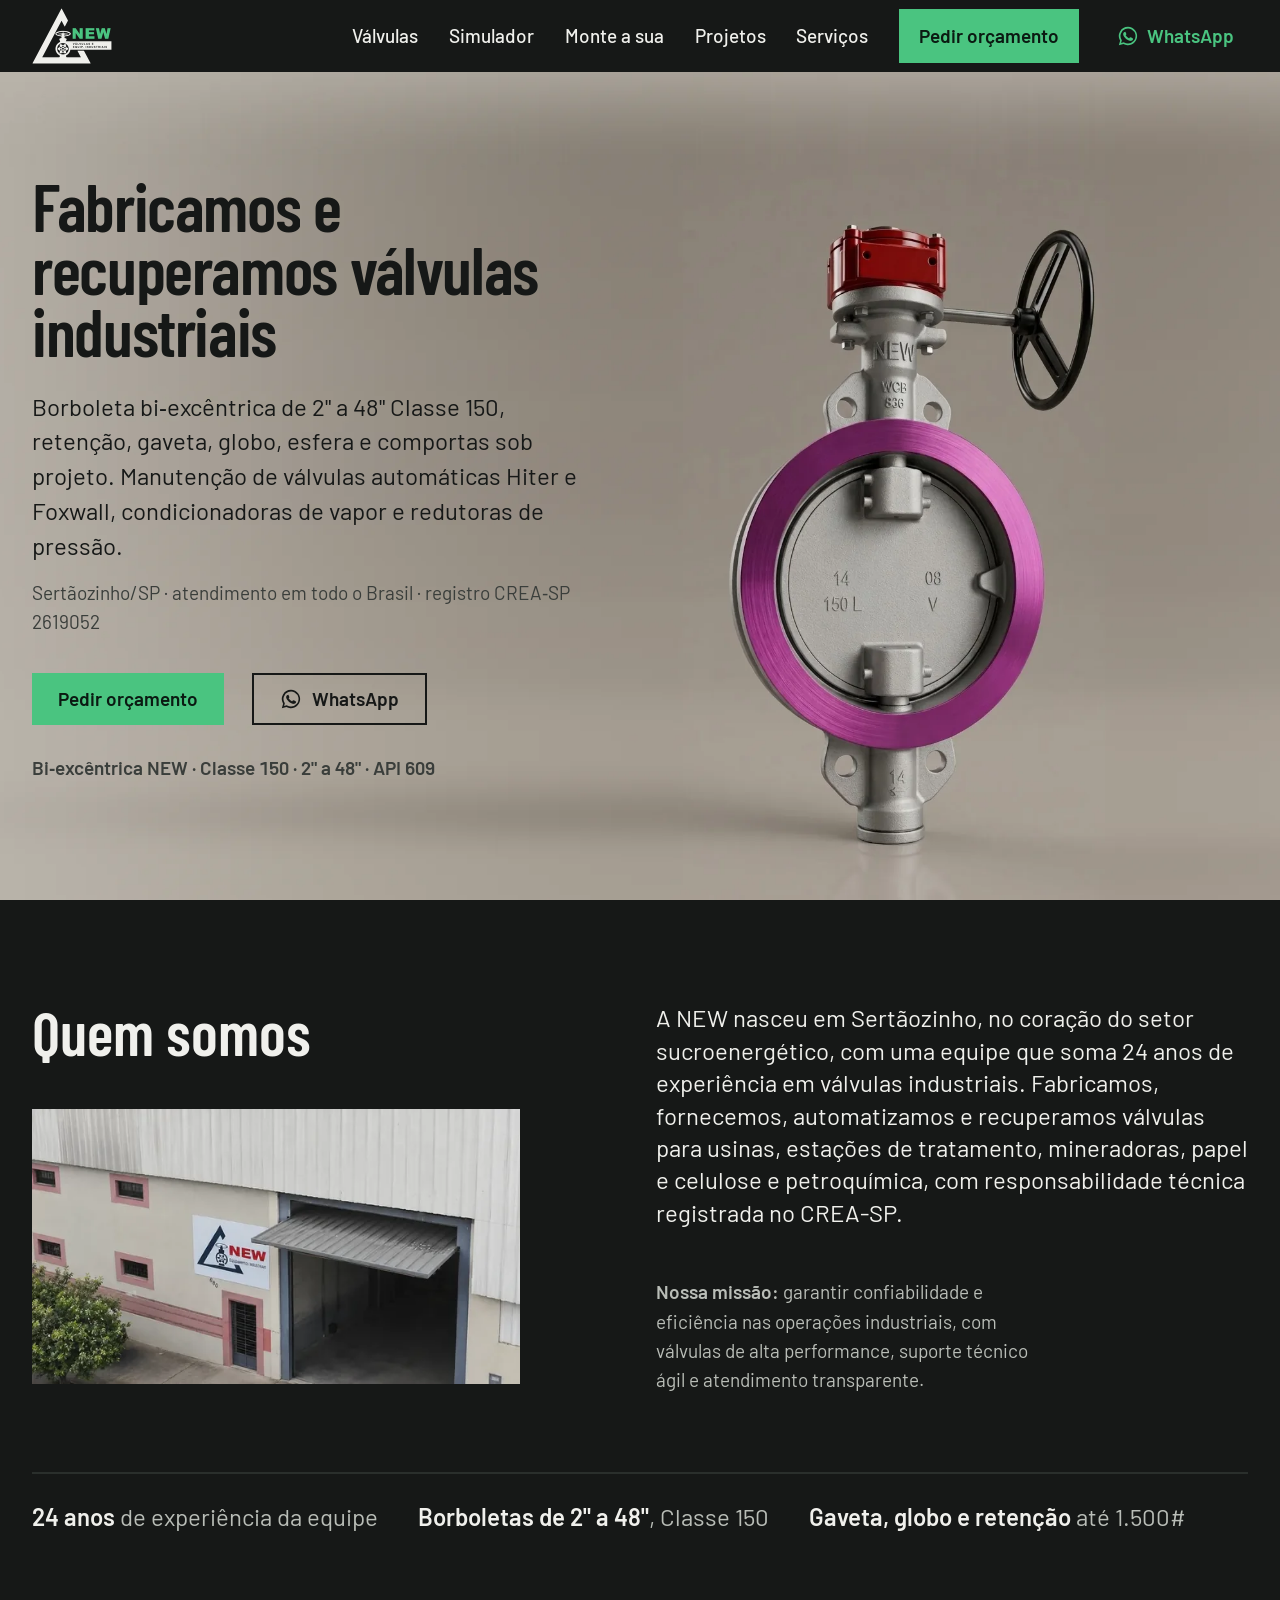
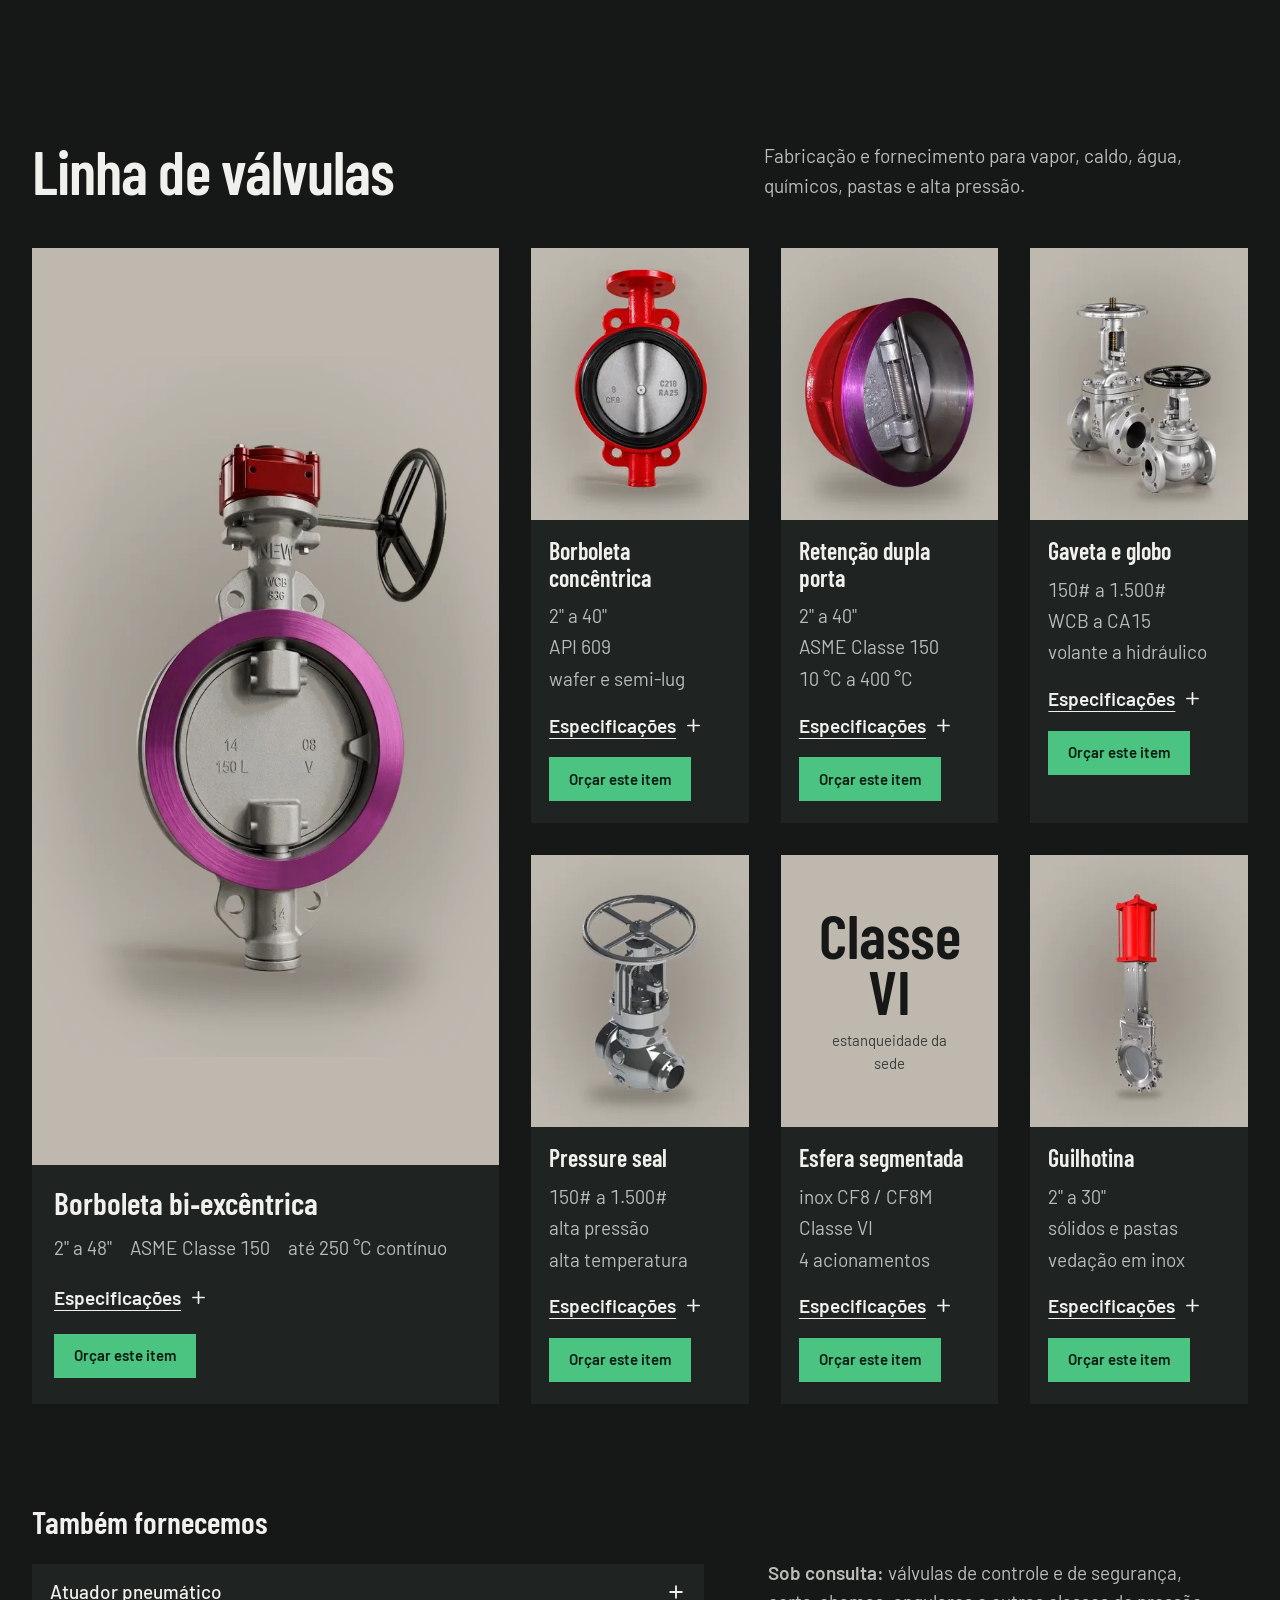
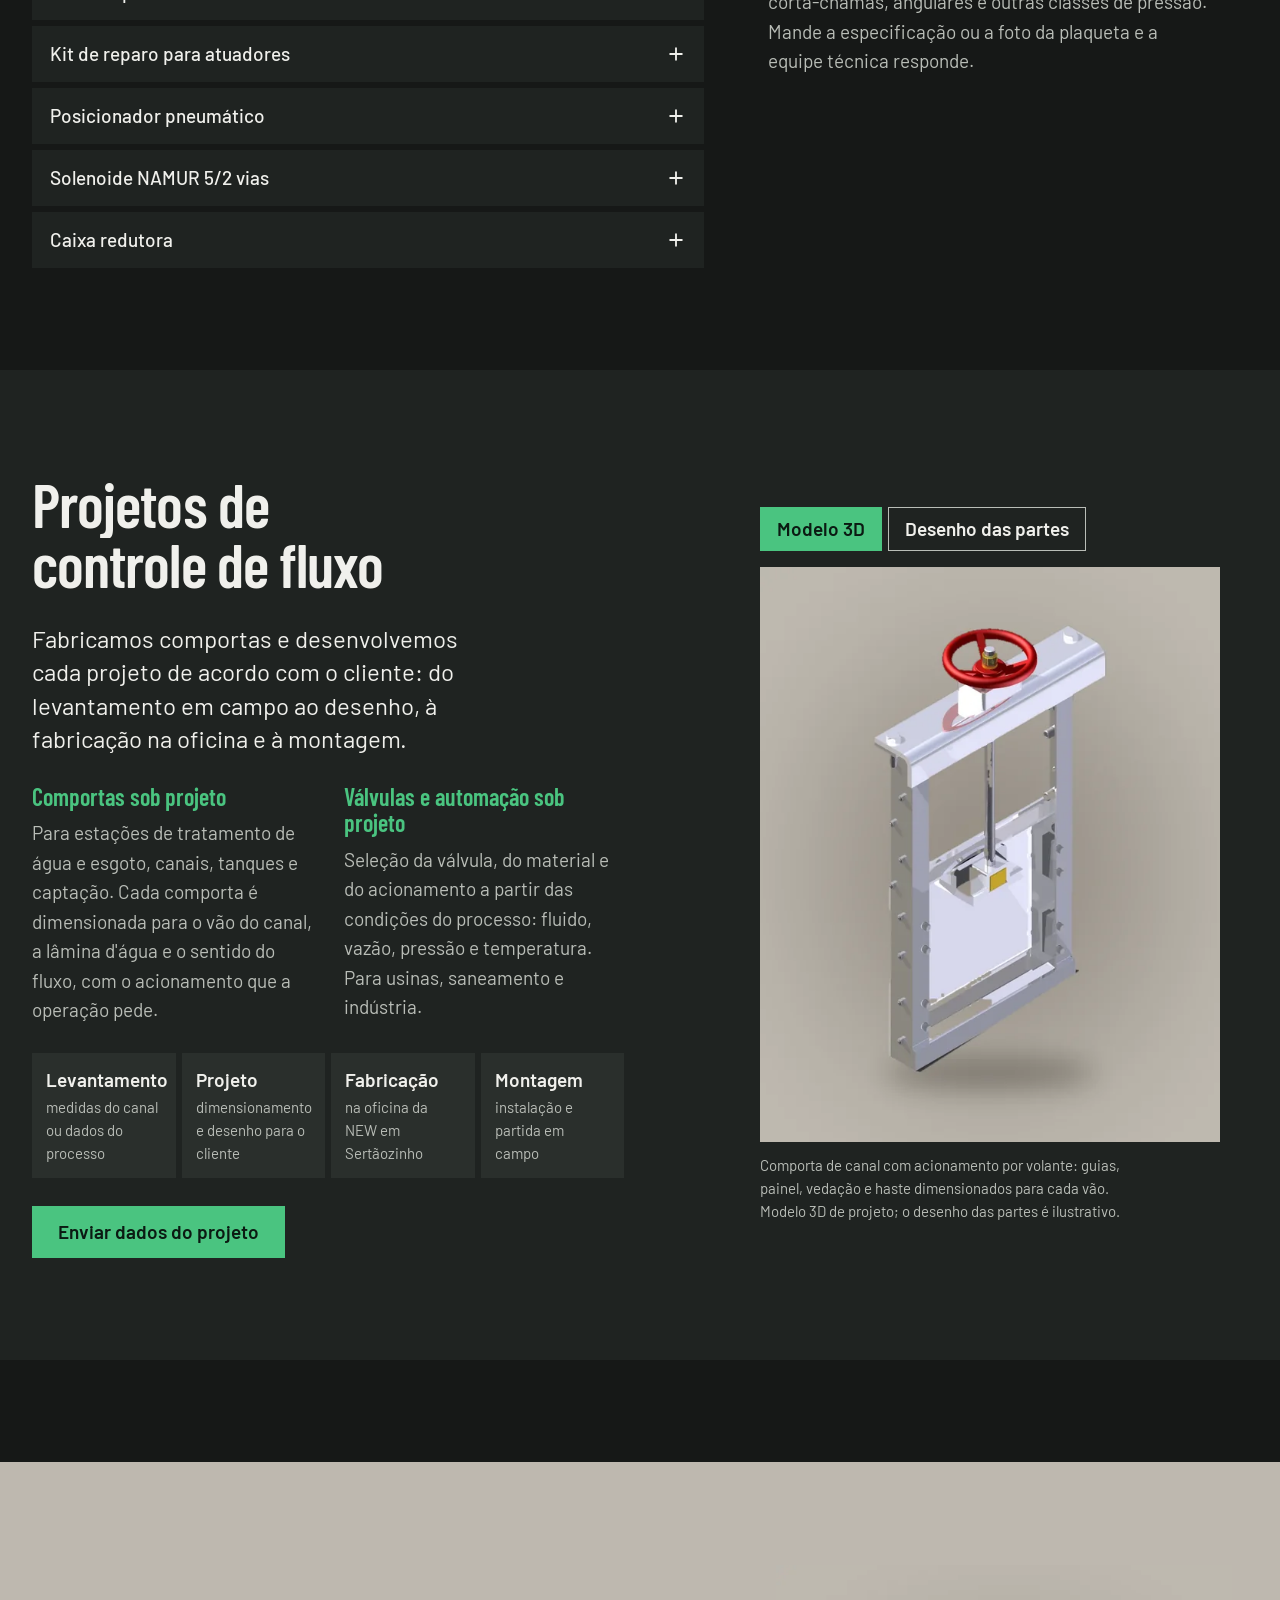
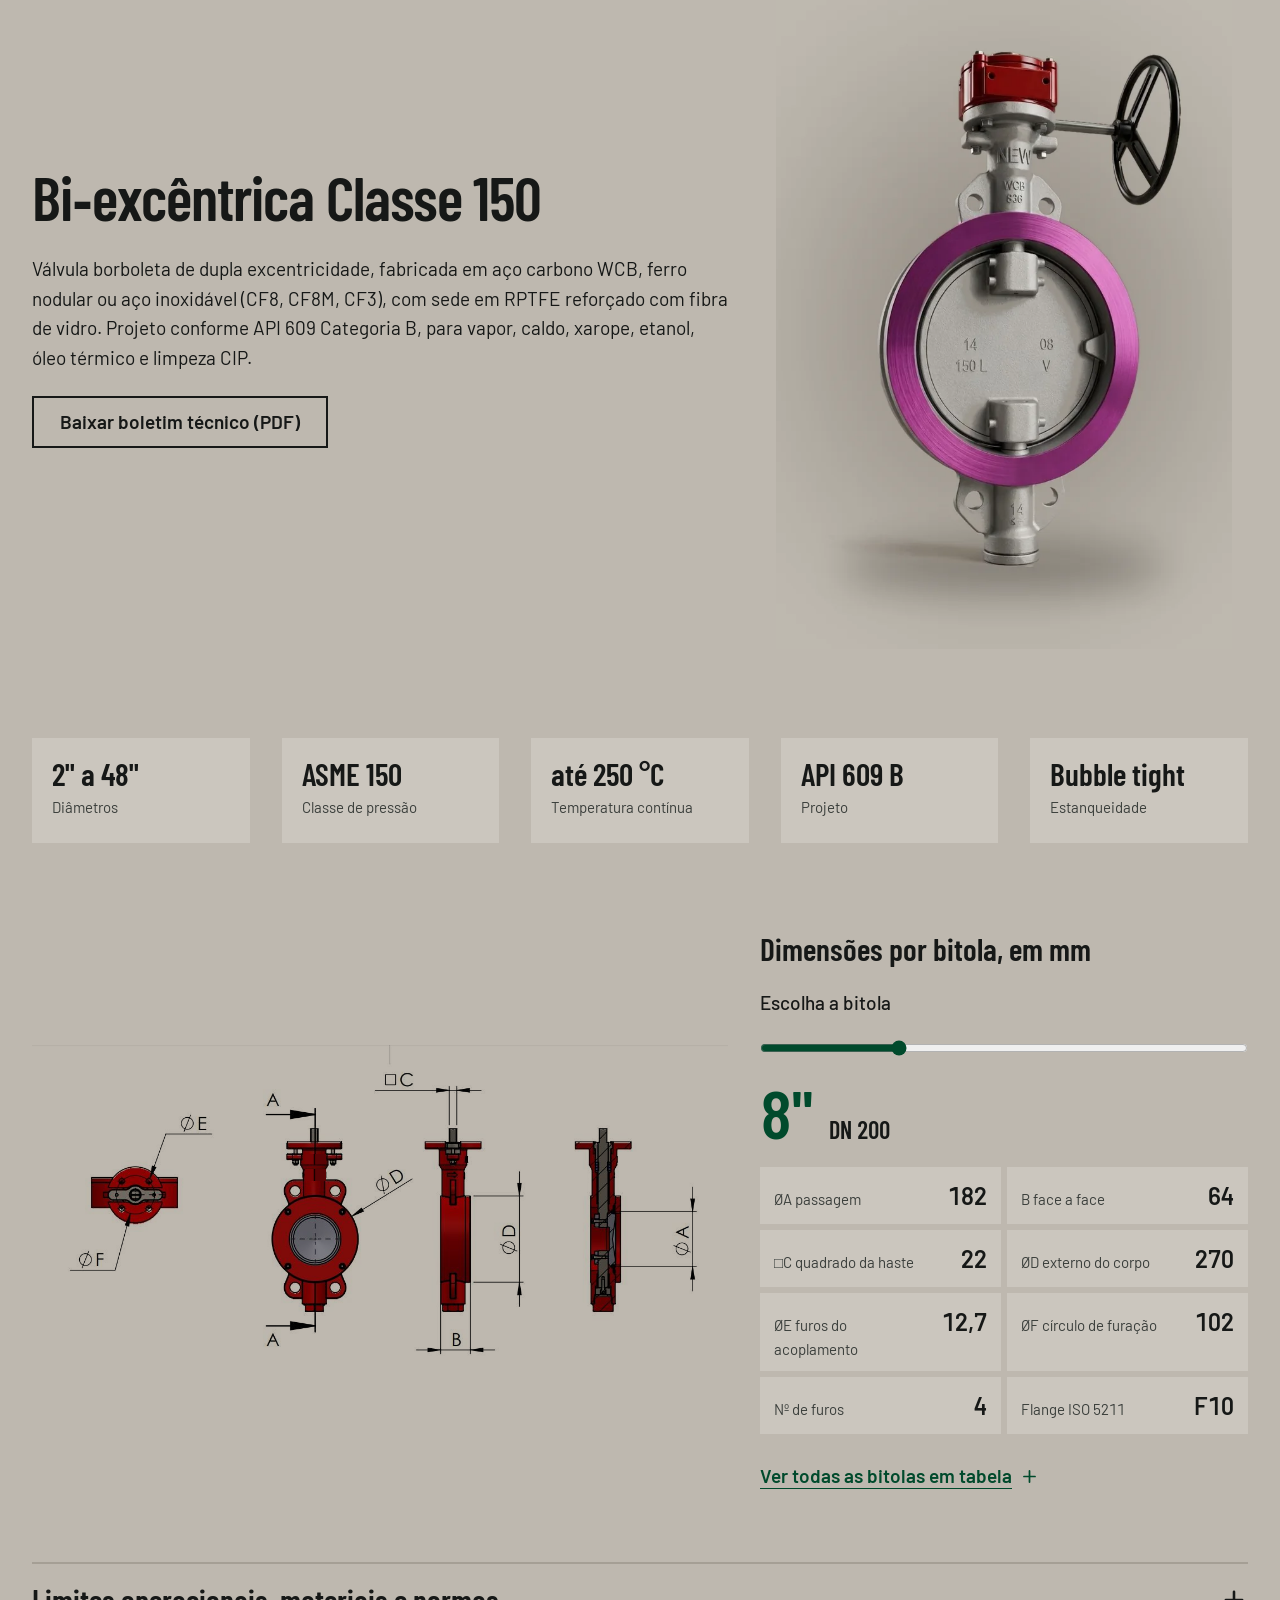
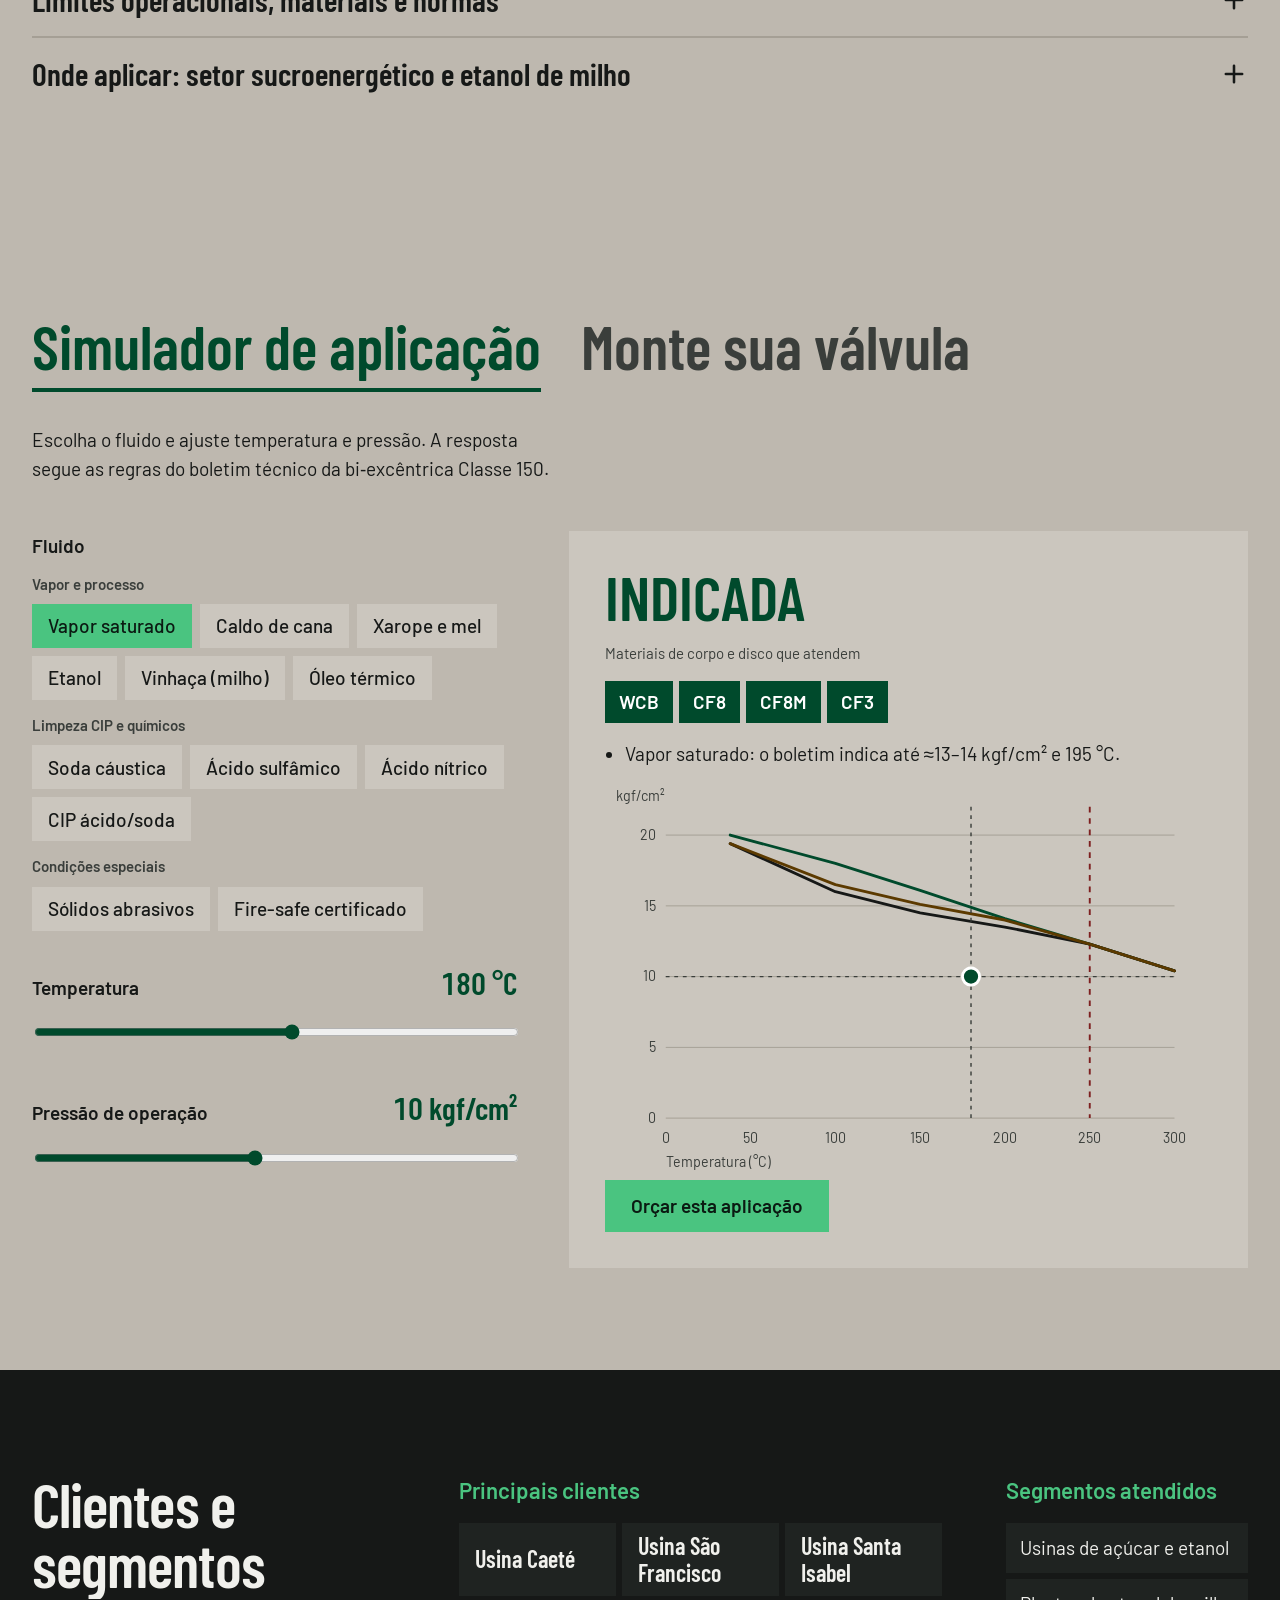
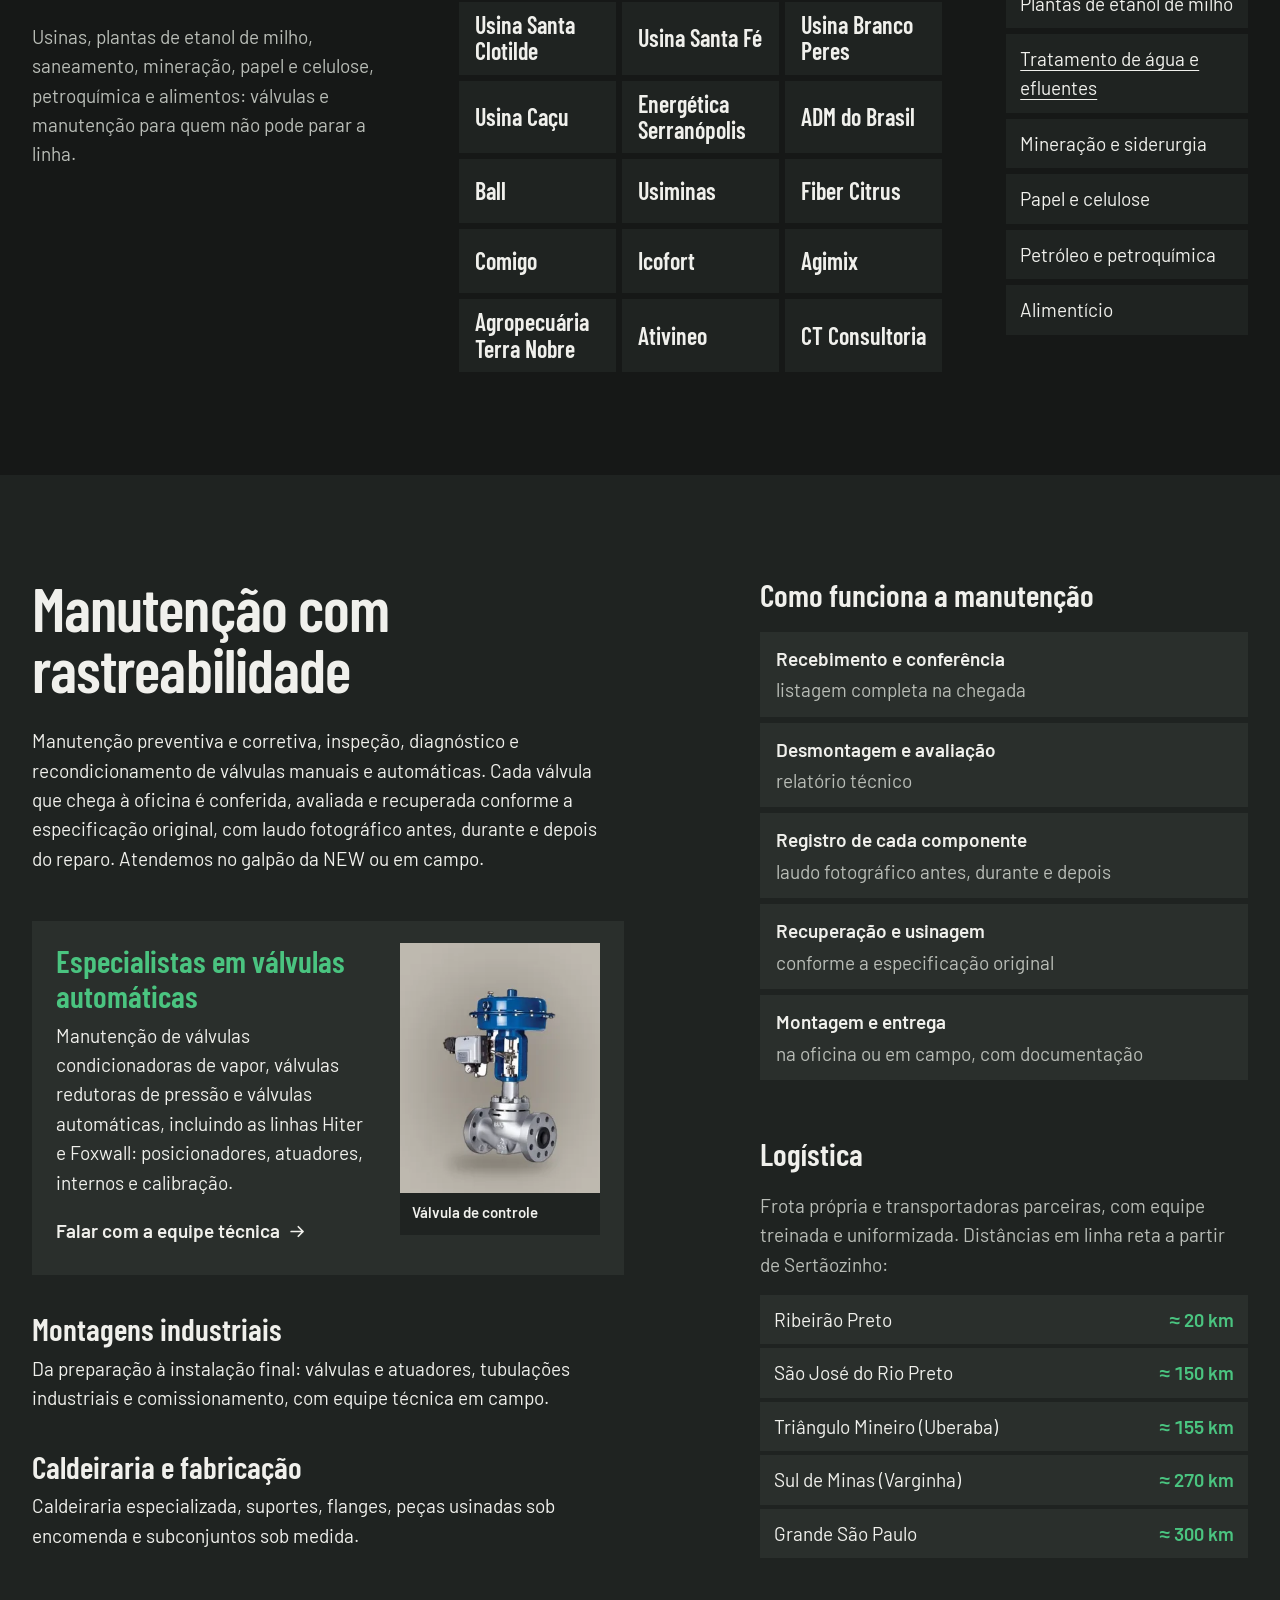
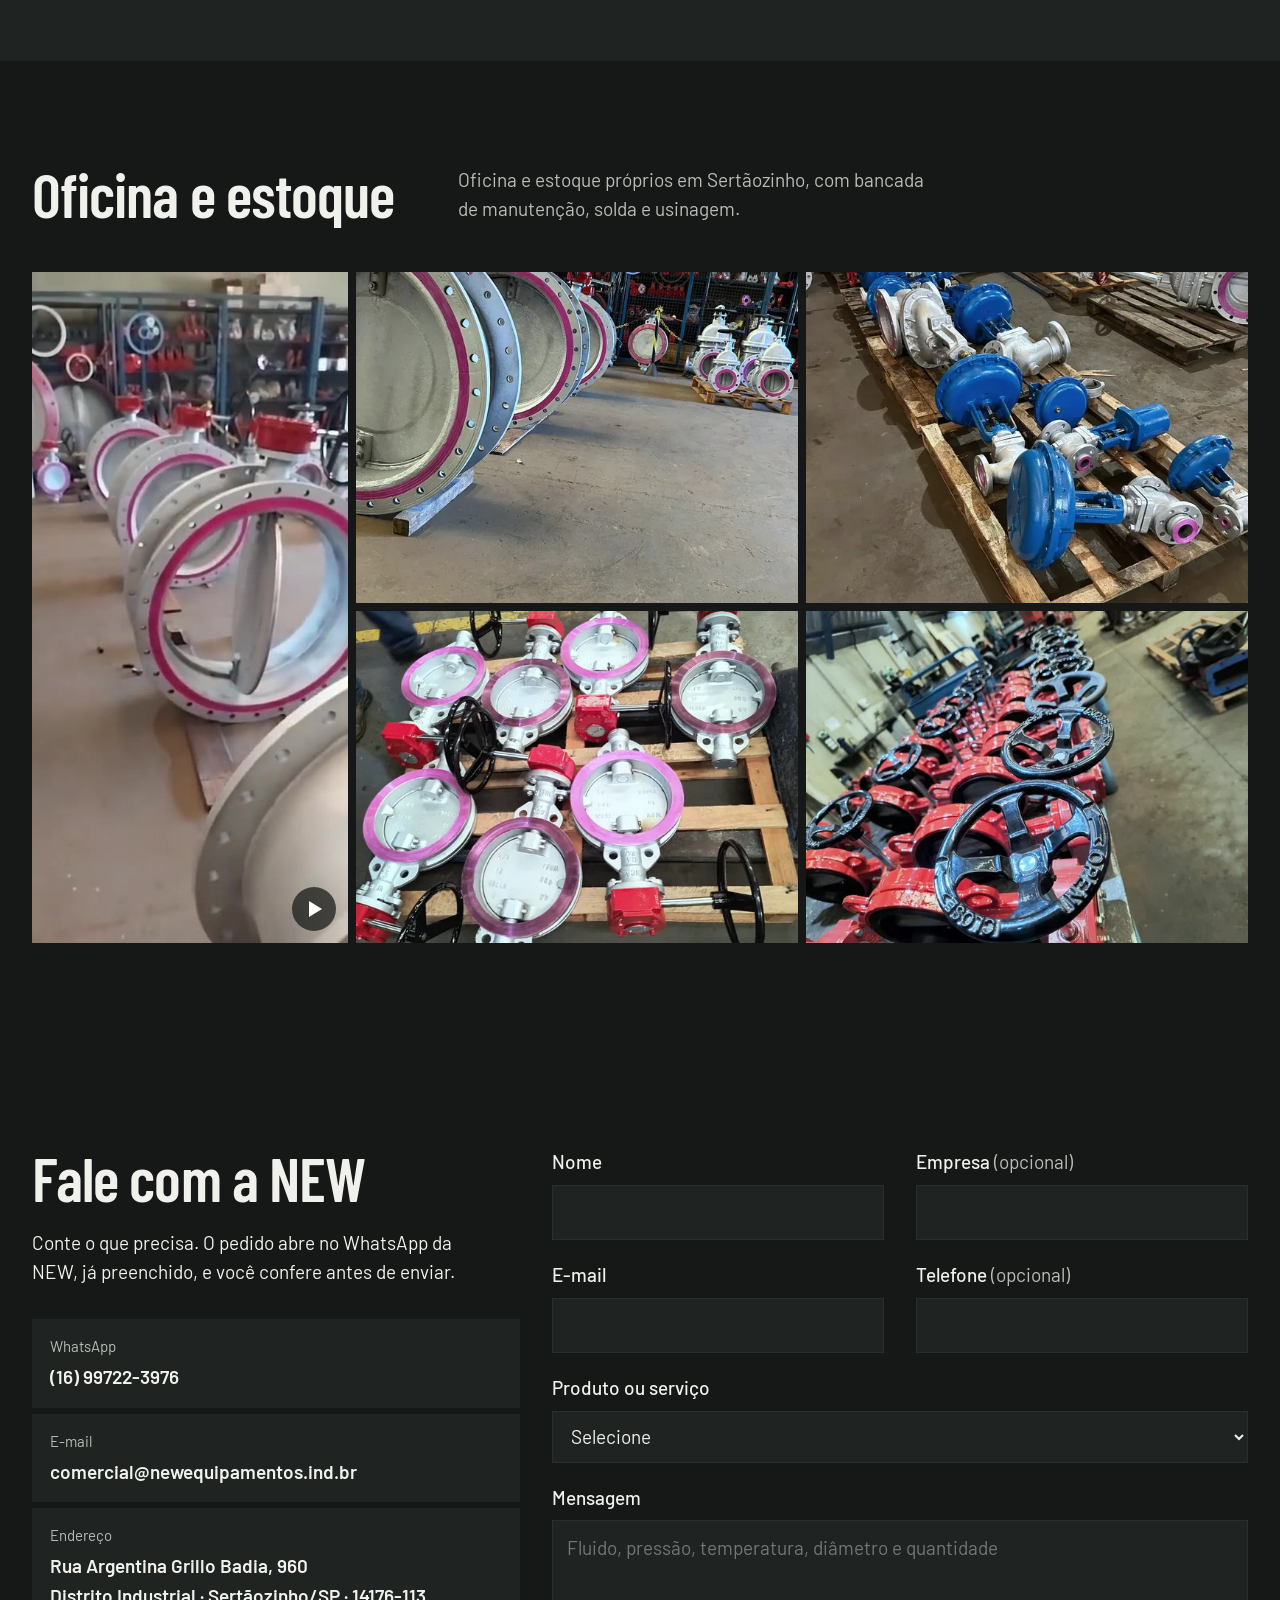
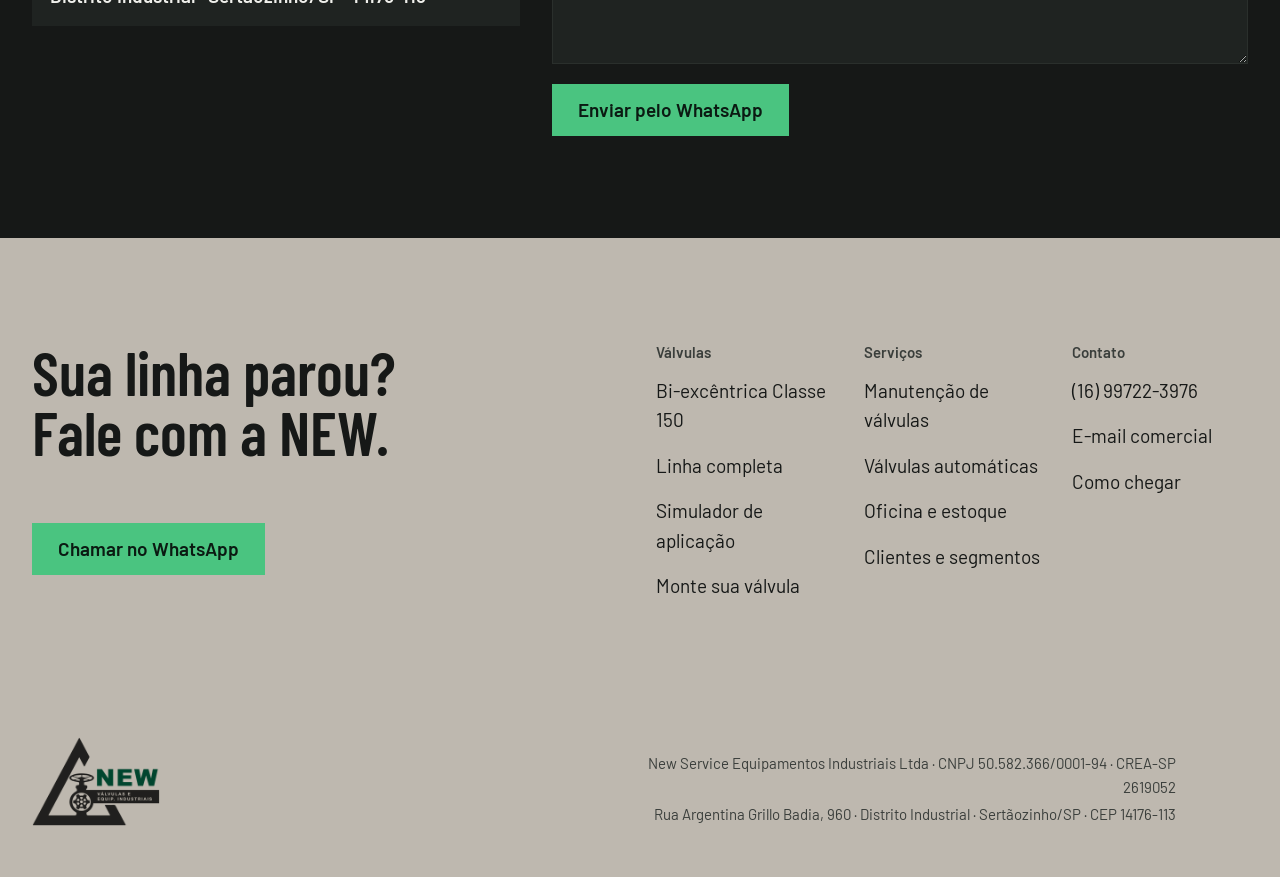
==== commit 8f4824fb: "feat: kit de reparo para atuadores, de fabricação própria - novo item em "Também fornecemos" e nova " ====
--- a/index.html
+++ b/index.html
@@ -48,8 +48,8 @@
   </script>
   <link rel="preload" href="fonts/barlow-condensed-600.woff2" as="font" type="font/woff2" crossorigin />
   <link rel="preload" href="fonts/barlow-400.woff2" as="font" type="font/woff2" crossorigin />
-  <link rel="stylesheet" href="css/style.css?v=20261117a" />
-  <link rel="stylesheet" href="css/movimento.css?v=20261117a" />
+  <link rel="stylesheet" href="css/style.css?v=20261118a" />
+  <link rel="stylesheet" href="css/movimento.css?v=20261118a" />
   <script>
     // Se main.js não carregar em 3 s, devolve o conteúdo sem as entradas animadas.
     document.documentElement.classList.add("js");
@@ -243,6 +243,15 @@
               <div><dt>Temperatura</dt><dd>-20 °C a +80 °C</dd></div>
               <div><dt>Corpo</dt><dd>Alumínio anodizado ou epóxi</dd></div>
             </dl>
+            <div class="item-actions">
+              <button type="button" class="btn btn--small js-orcar">Orçar este item</button>
+            </div>
+          </div>
+        </details>
+        <details class="item" data-produto="Kit de Reparo para Atuadores">
+          <summary>Kit de reparo para atuadores</summary>
+          <div class="item-body">
+            <p>Fabricação própria. Informe a marca, o modelo e o tamanho do atuador e a NEW monta o kit para ele.</p>
             <div class="item-actions">
               <button type="button" class="btn btn--small js-orcar">Orçar este item</button>
             </div>
@@ -809,6 +818,7 @@
               <option>Comporta (sob projeto)</option>
               <option>Projeto de controle de fluxo</option>
               <option>Atuador Pneumático</option>
+              <option>Kit de Reparo para Atuadores</option>
               <option>Posicionador Pneumático</option>
               <option>Válvula Solenoide NAMUR</option>
               <option>Caixa Redutora</option>
@@ -879,11 +889,11 @@
     <svg viewBox="0 0 24 24" width="28" height="28" aria-hidden="true"><path fill="currentColor" d="M12 2a10 10 0 0 0-8.6 15.1L2 22l5-1.3A10 10 0 1 0 12 2Zm0 18.2a8.2 8.2 0 0 1-4.2-1.2l-.3-.2-3 .8.8-2.9-.2-.3A8.2 8.2 0 1 1 12 20.2Zm4.5-6.1c-.2-.1-1.5-.7-1.7-.8s-.4-.1-.6.1-.6.8-.8 1-.3.2-.5 0a6.7 6.7 0 0 1-3.3-2.9c-.3-.4.2-.4.6-1.3a.4.4 0 0 0 0-.4l-.8-1.9c-.2-.5-.4-.4-.6-.4h-.5a1 1 0 0 0-.7.3 3 3 0 0 0-.9 2.2 5.2 5.2 0 0 0 1.1 2.7 11.8 11.8 0 0 0 4.5 4c1.7.7 2.3.8 3.2.6a2.7 2.7 0 0 0 1.8-1.3 2.2 2.2 0 0 0 .2-1.2c-.1-.2-.3-.3-.6-.4Z"/></svg>
   </a>
 
-  <script src="js/engenharia.js?v=20261117a"></script>
-  <script src="js/whatsapp.js?v=20261117a"></script>
-  <script src="js/interativo.js?v=20261117a"></script>
-  <script src="js/main.js?v=20261117a"></script>
+  <script src="js/engenharia.js?v=20261118a"></script>
+  <script src="js/whatsapp.js?v=20261118a"></script>
+  <script src="js/interativo.js?v=20261118a"></script>
+  <script src="js/main.js?v=20261118a"></script>
   <script src="js/vendor/motion-14.3.0.min.js"></script>
-  <script src="js/movimento.js?v=20261117a"></script>
+  <script src="js/movimento.js?v=20261118a"></script>
 </body>
 </html>
--- a/css/style.css
+++ b/css/style.css
@@ -331,7 +331,7 @@
   /* lista à esquerda, a nota de "sob consulta" ocupa a coluna da direita */
   .outros { max-width: none; display: grid; grid-template-columns: 7fr 5fr; column-gap: clamp(32px, 5vw, 80px); align-items: start; }
   .outros > * { grid-column: 1; }
-  .outros > .catalog-note { grid-column: 2; grid-row: 2 / span 4; margin-top: 0; max-width: 40ch; }
+  .outros > .catalog-note { grid-column: 2; grid-row: 2 / span 5; margin-top: 0; max-width: 40ch; }
 }
 .outros h3 { font-family: var(--font-display); font-weight: 600; font-size: var(--step-sub); line-height: 1; margin-bottom: 20px; }
 .item { background: var(--bg-2); margin-top: 6px; }
@@ -367,6 +367,8 @@
   background: var(--paper);
   color: var(--ink-dark);
 }
+/* no celular a faixa escura antes da ficha encolhe: deu lugar ao item de kit de reparo */
+@media (max-width: 600px) { .tech { margin-top: 40px; } }
 
 /* ---------- Clientes e segmentos ---------- */
 .segments-copy {
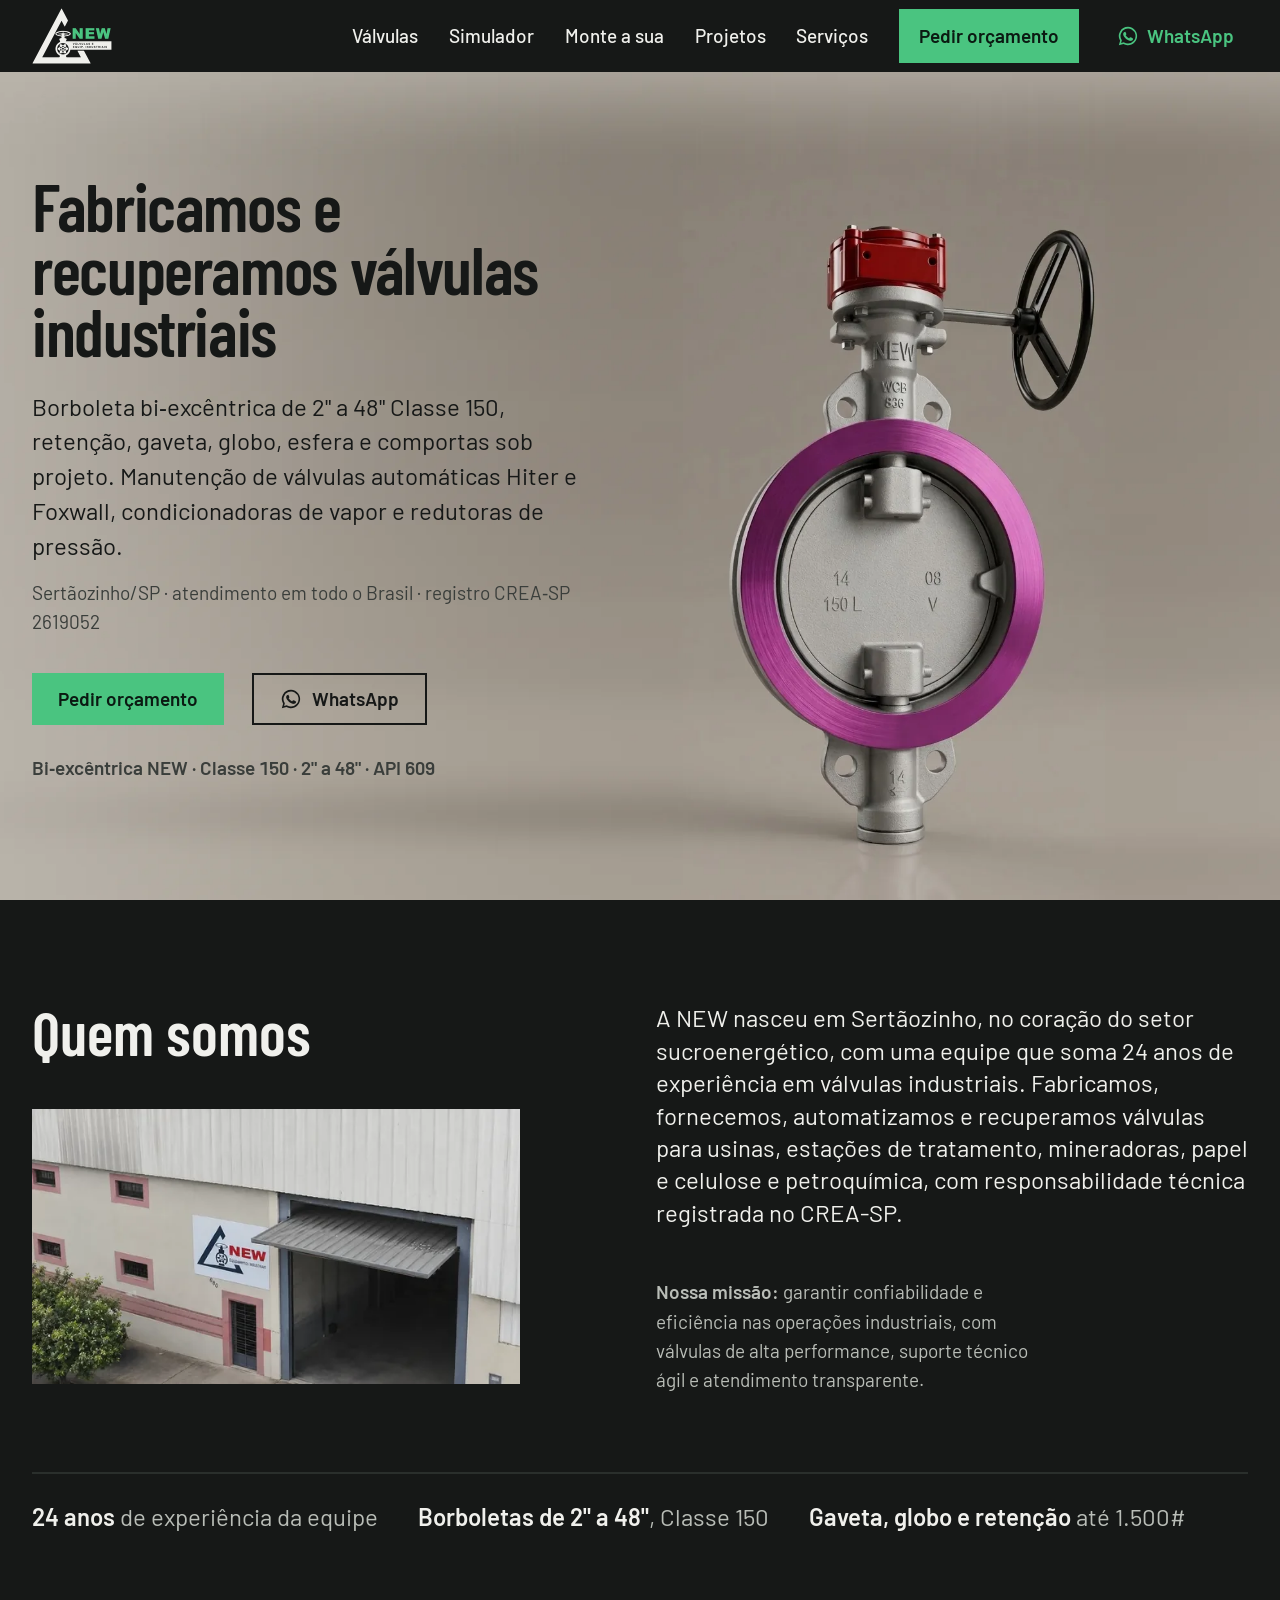
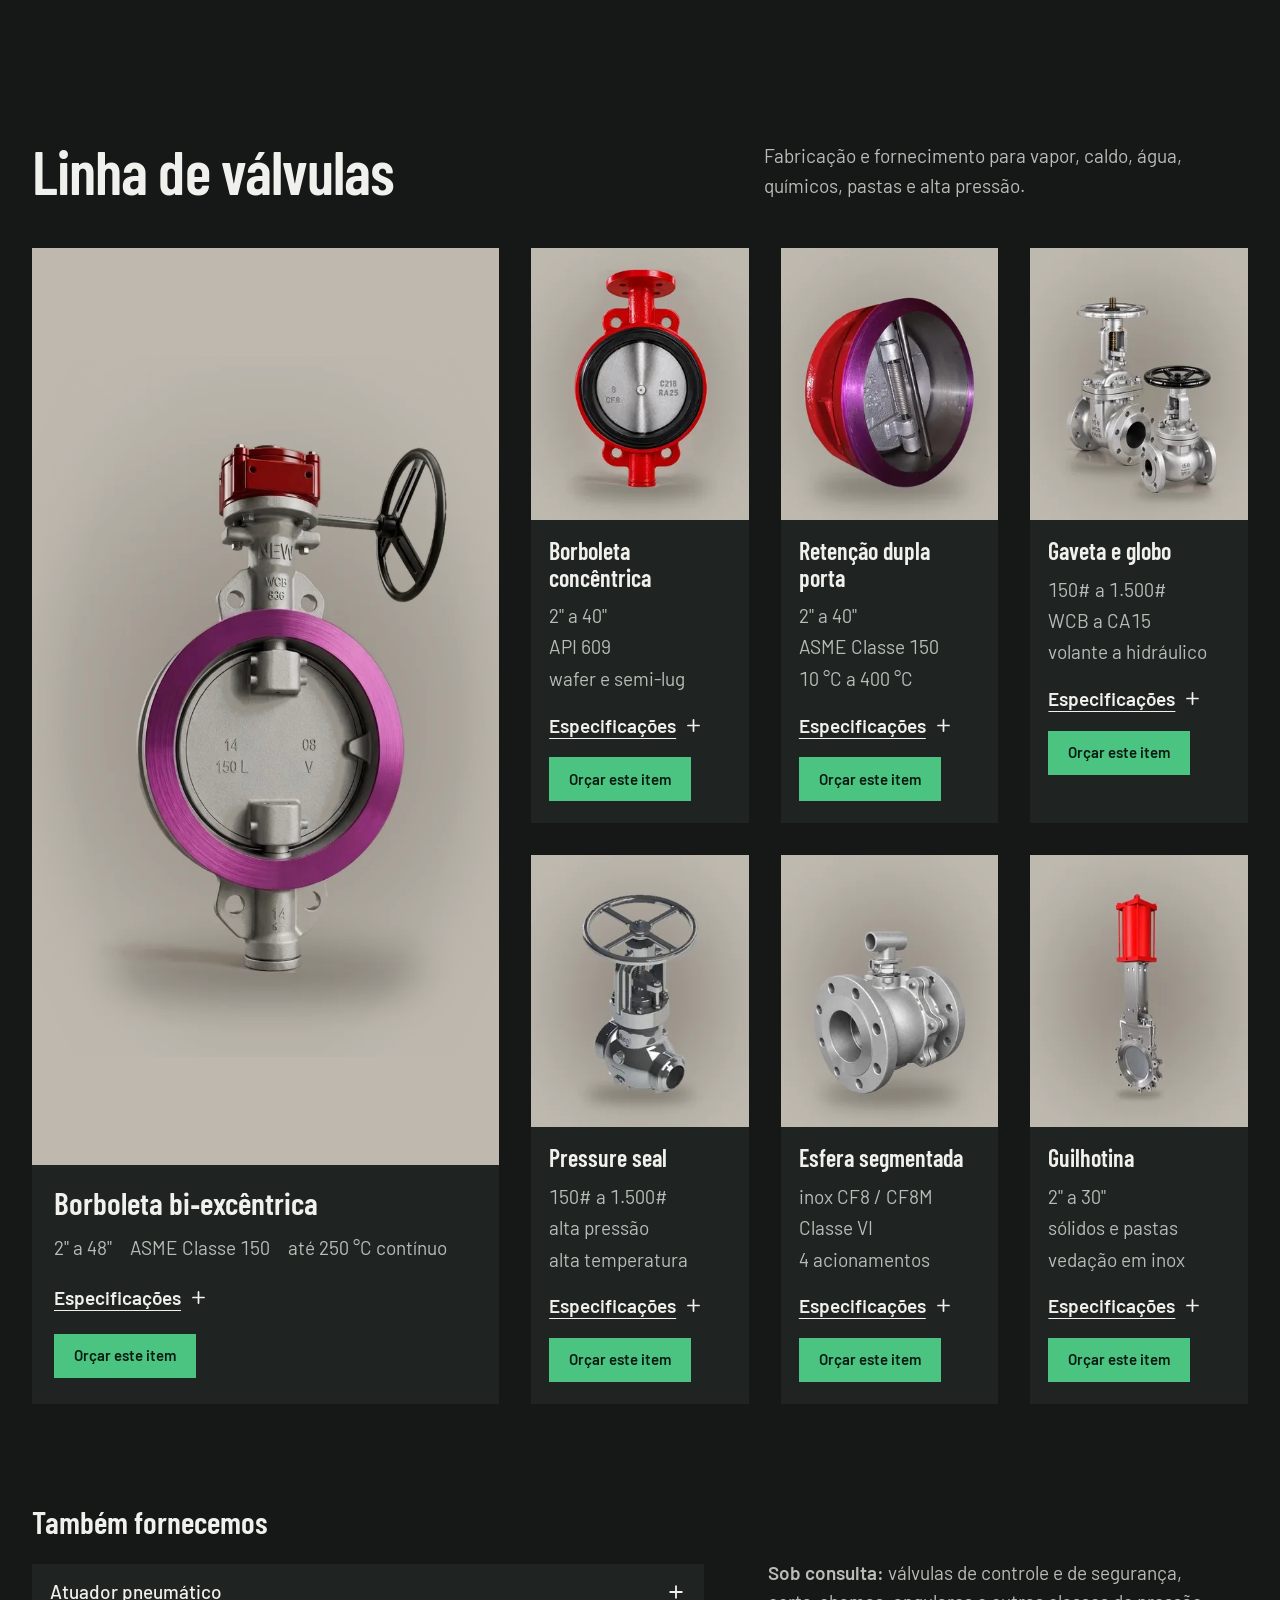
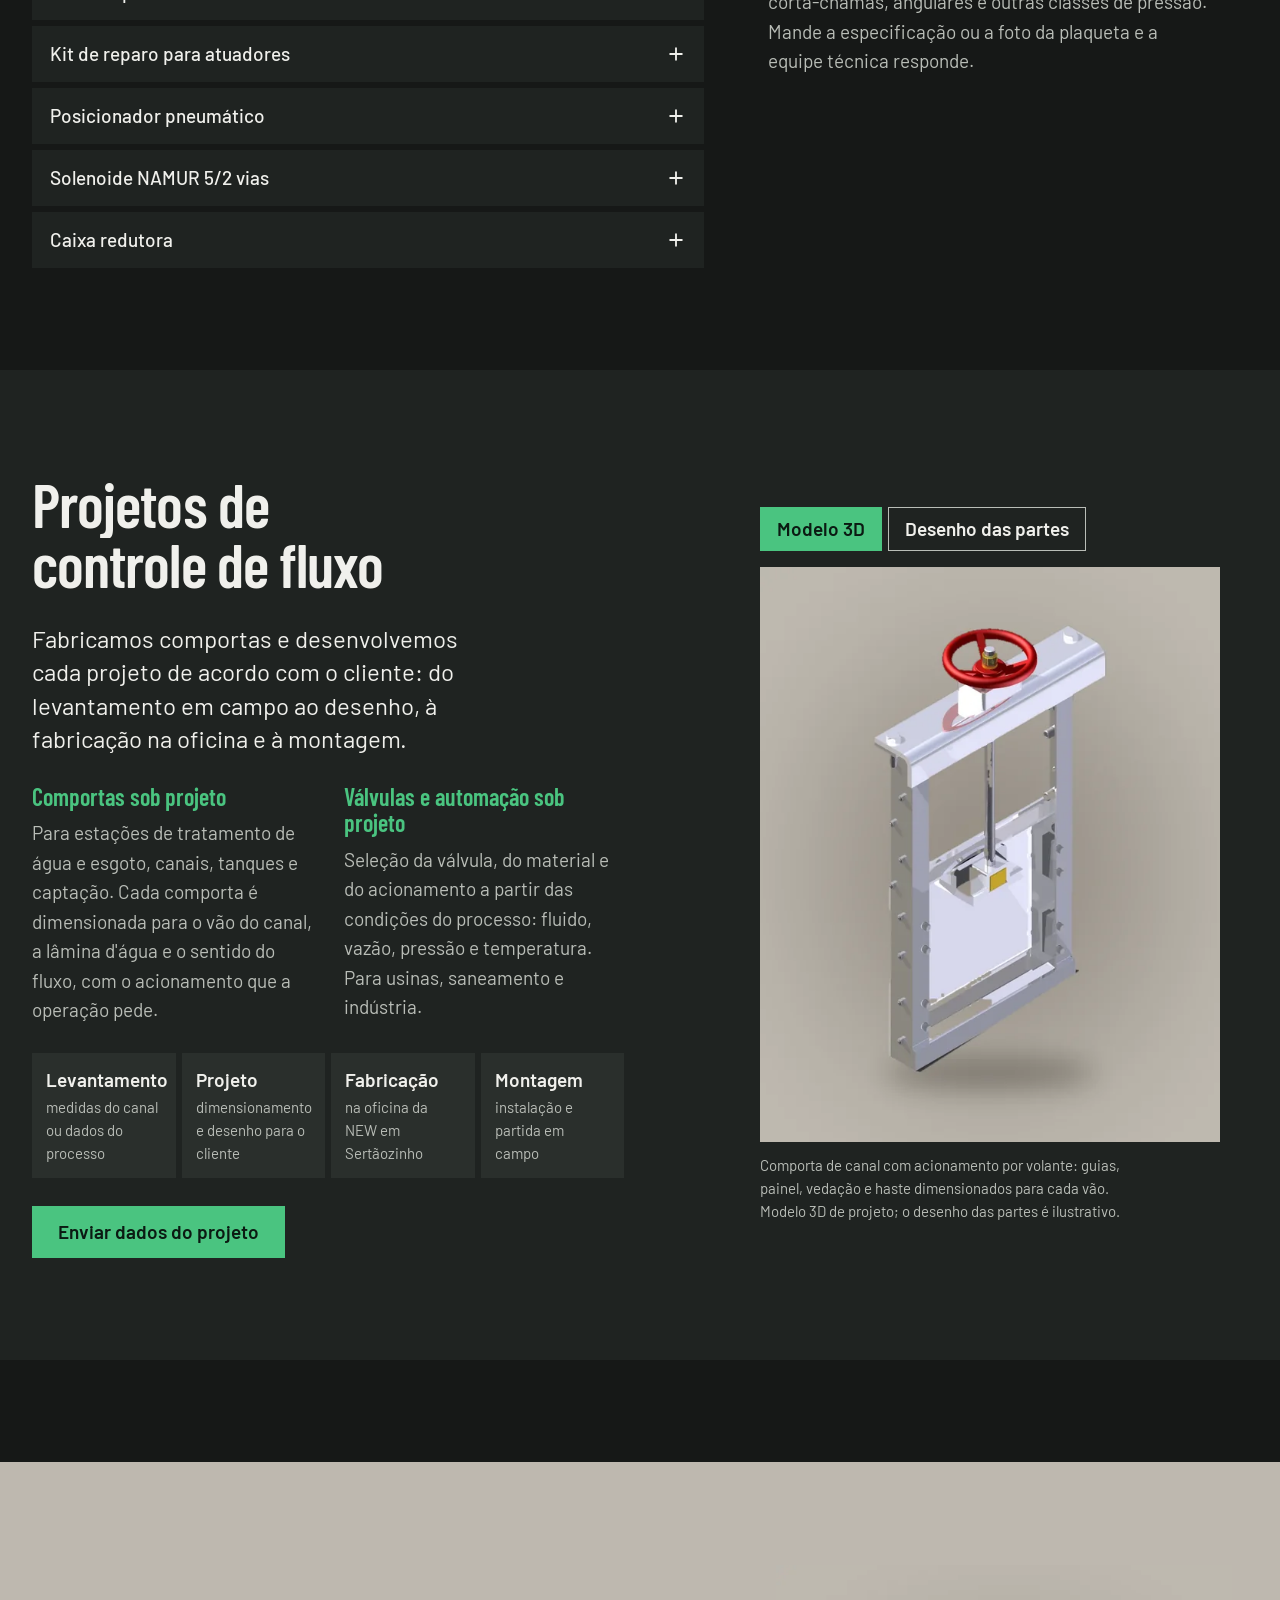
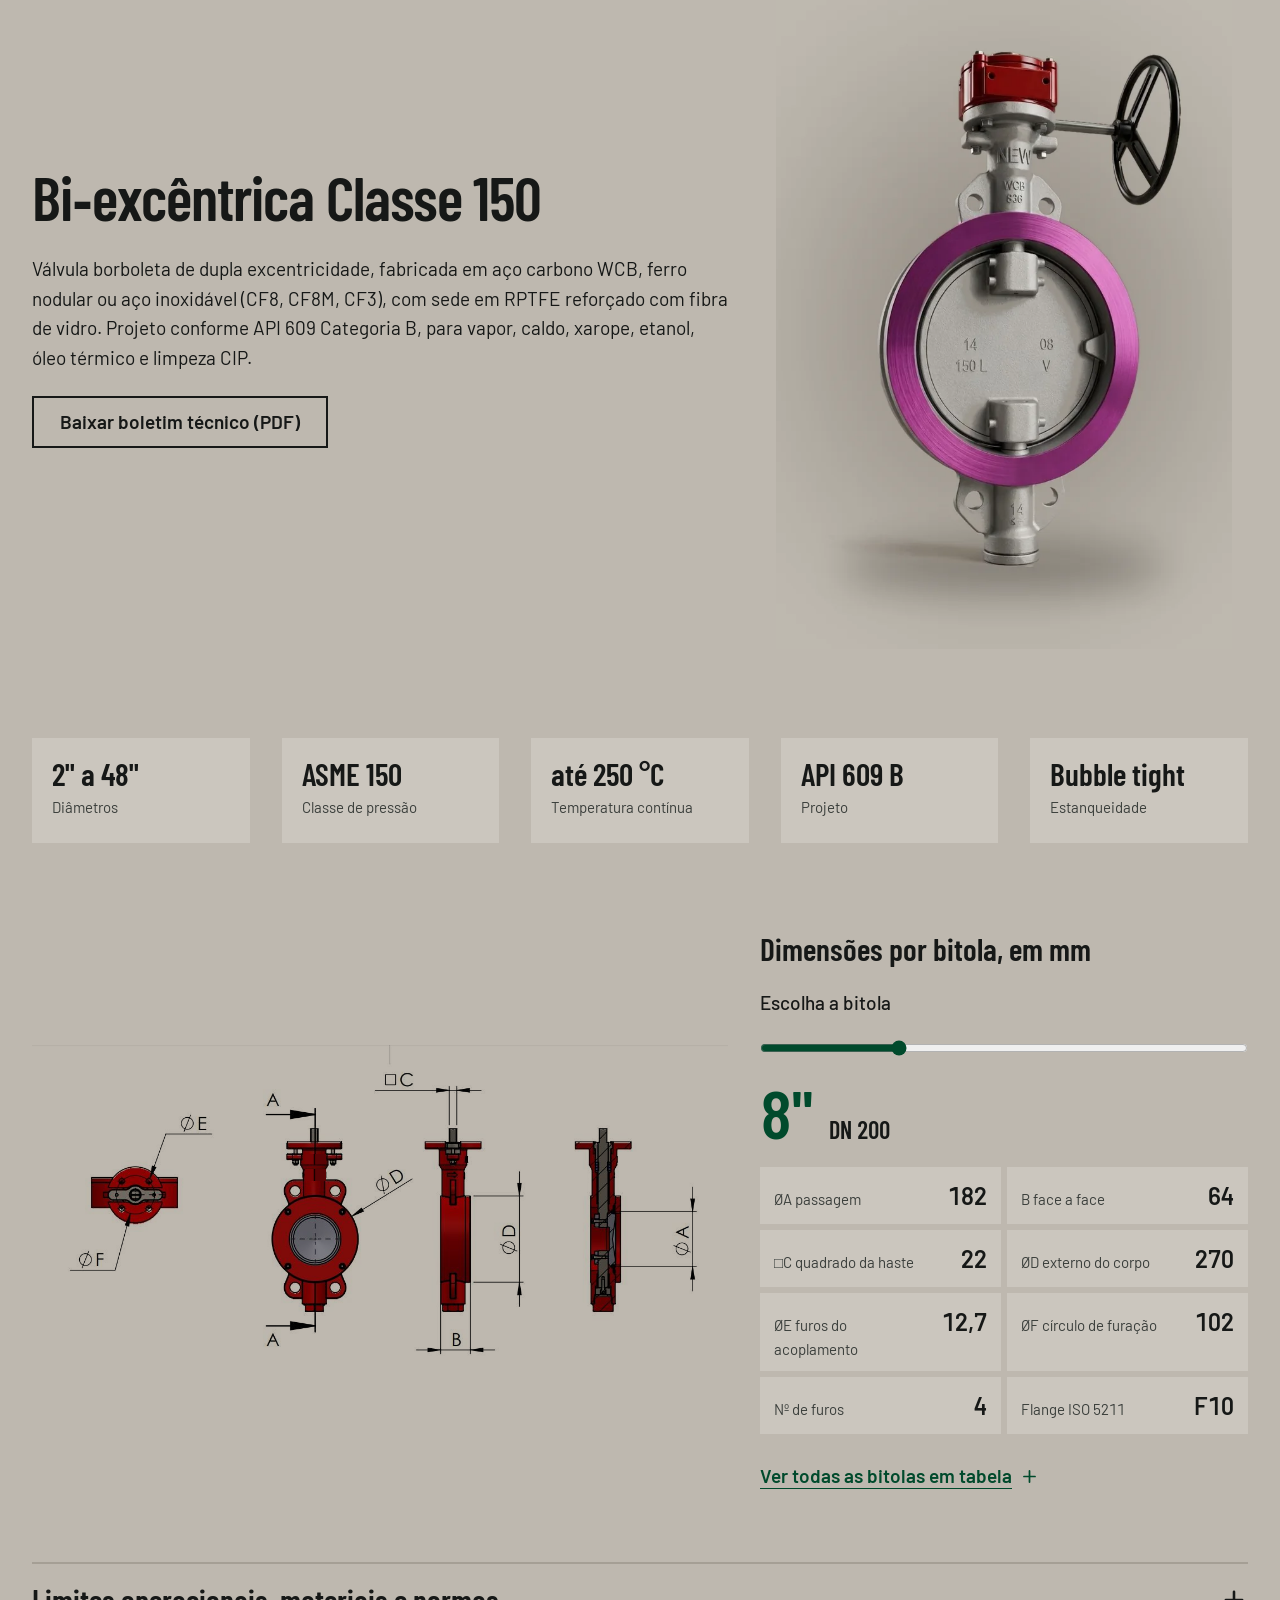
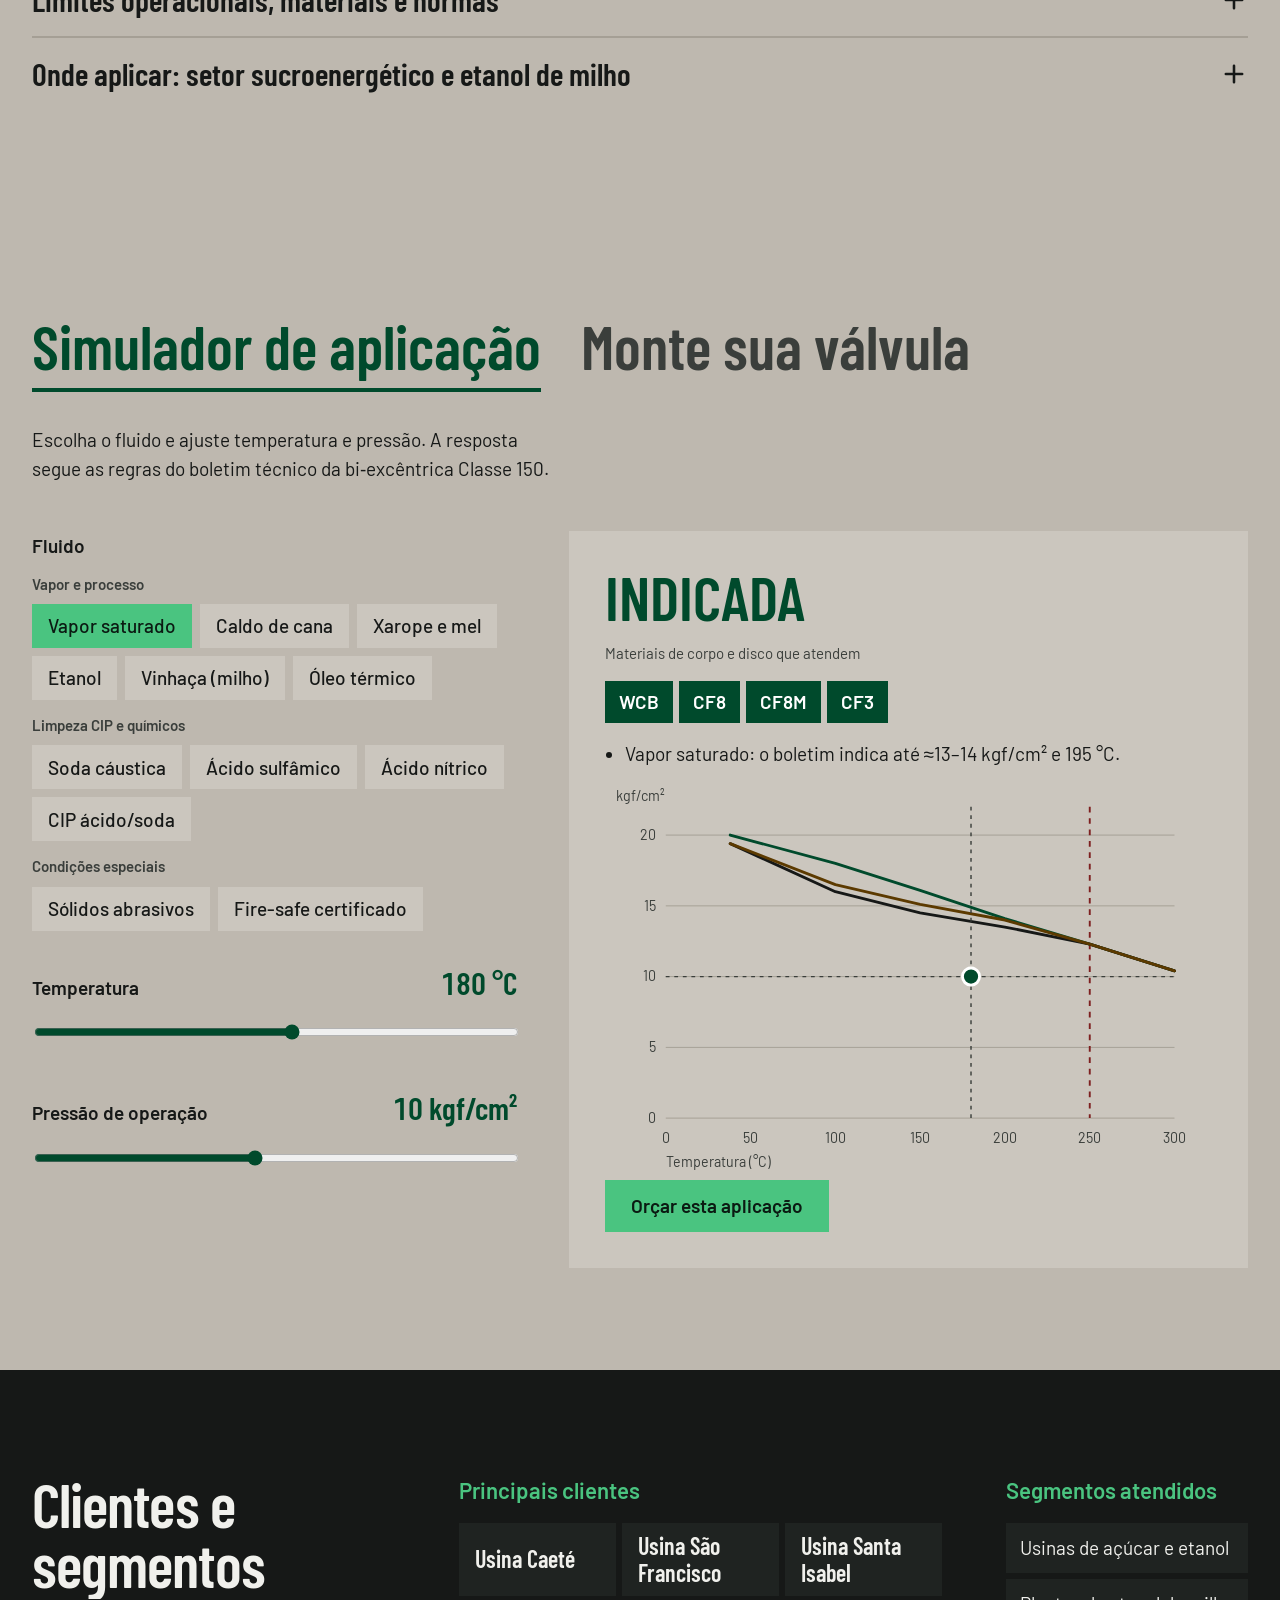
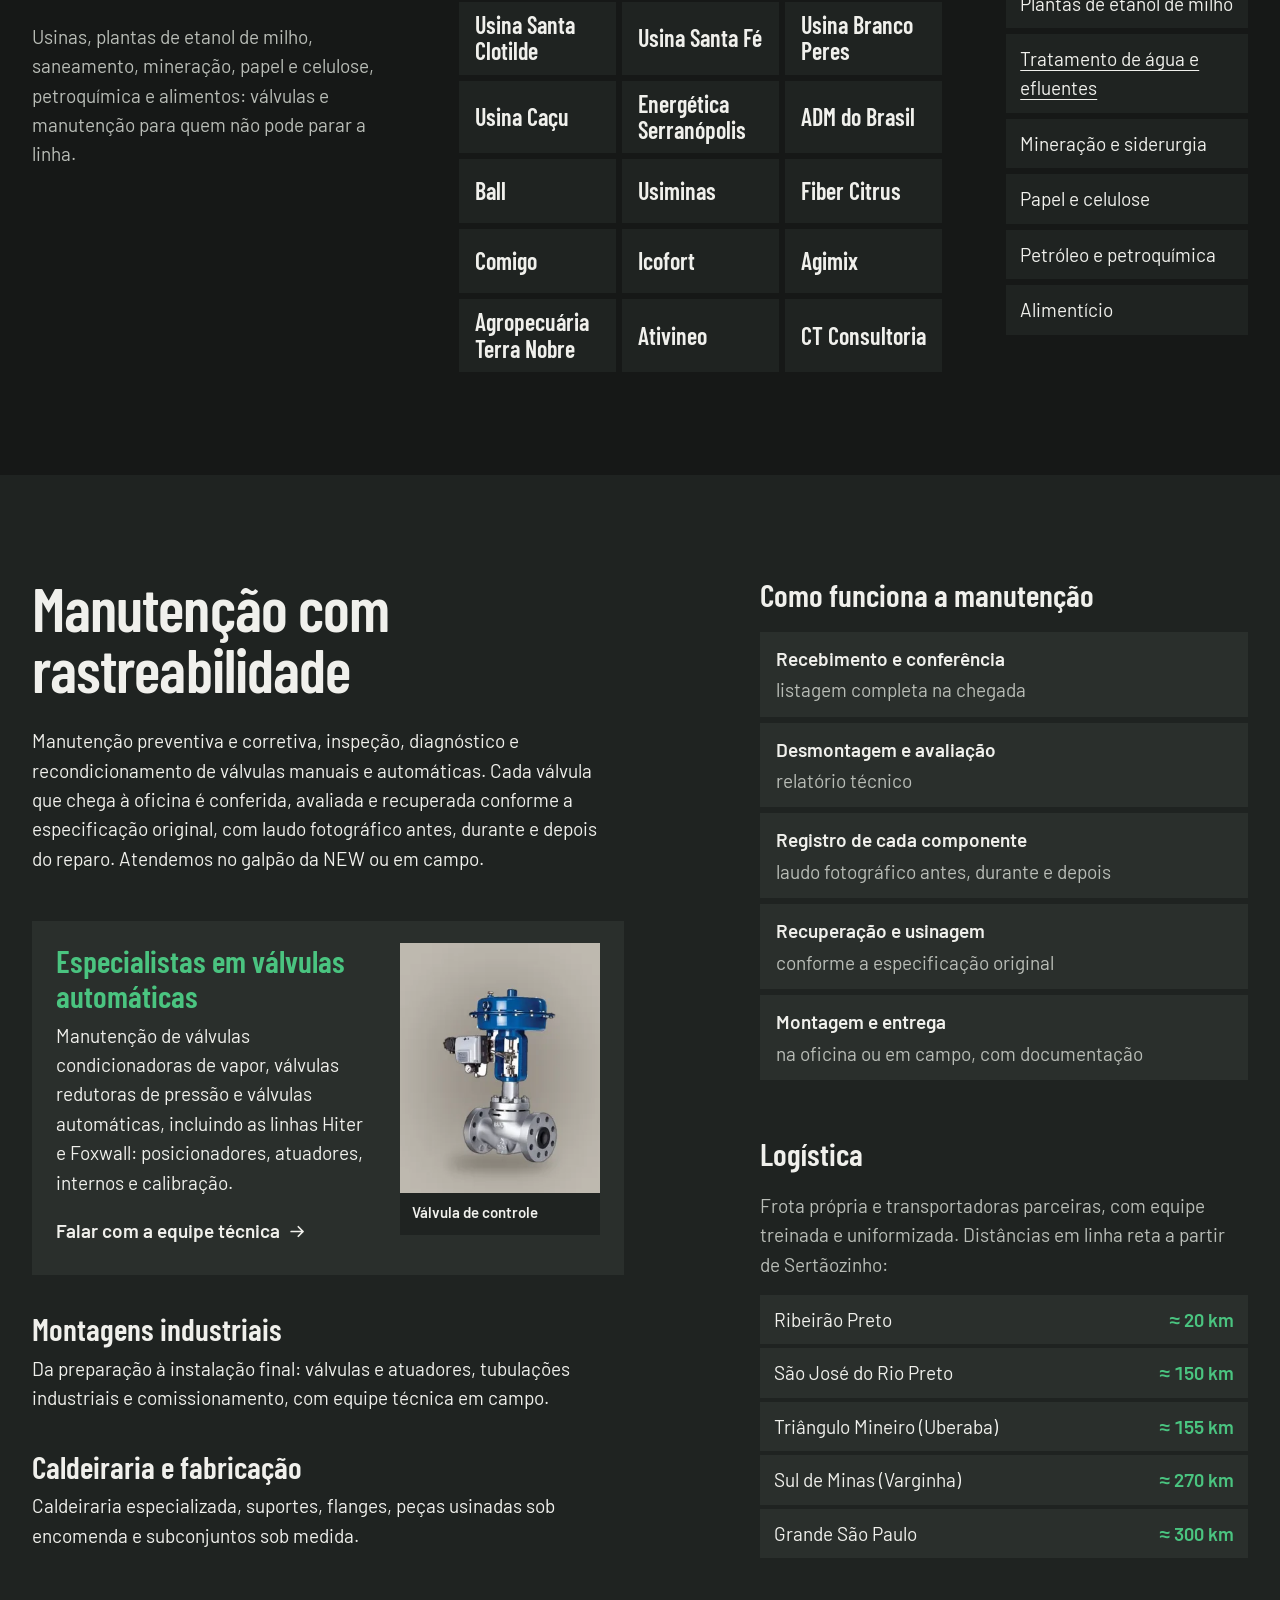
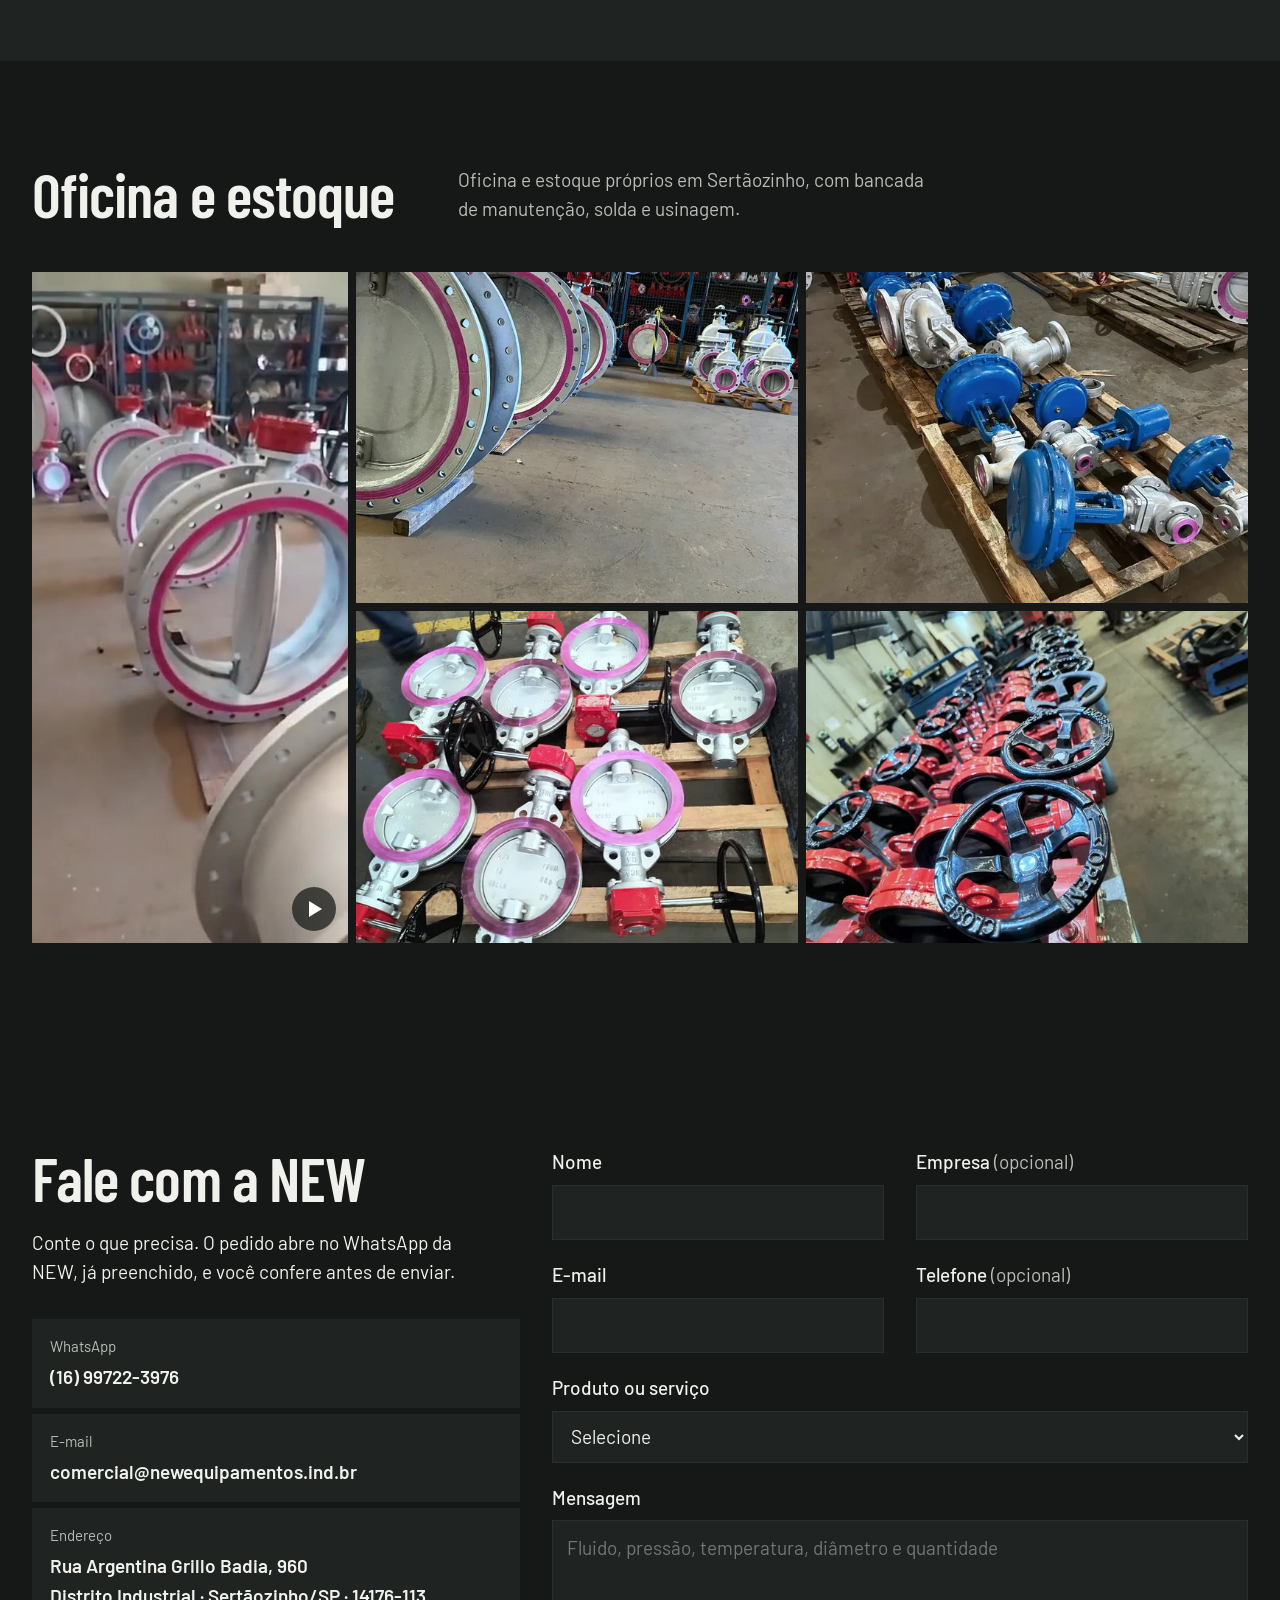
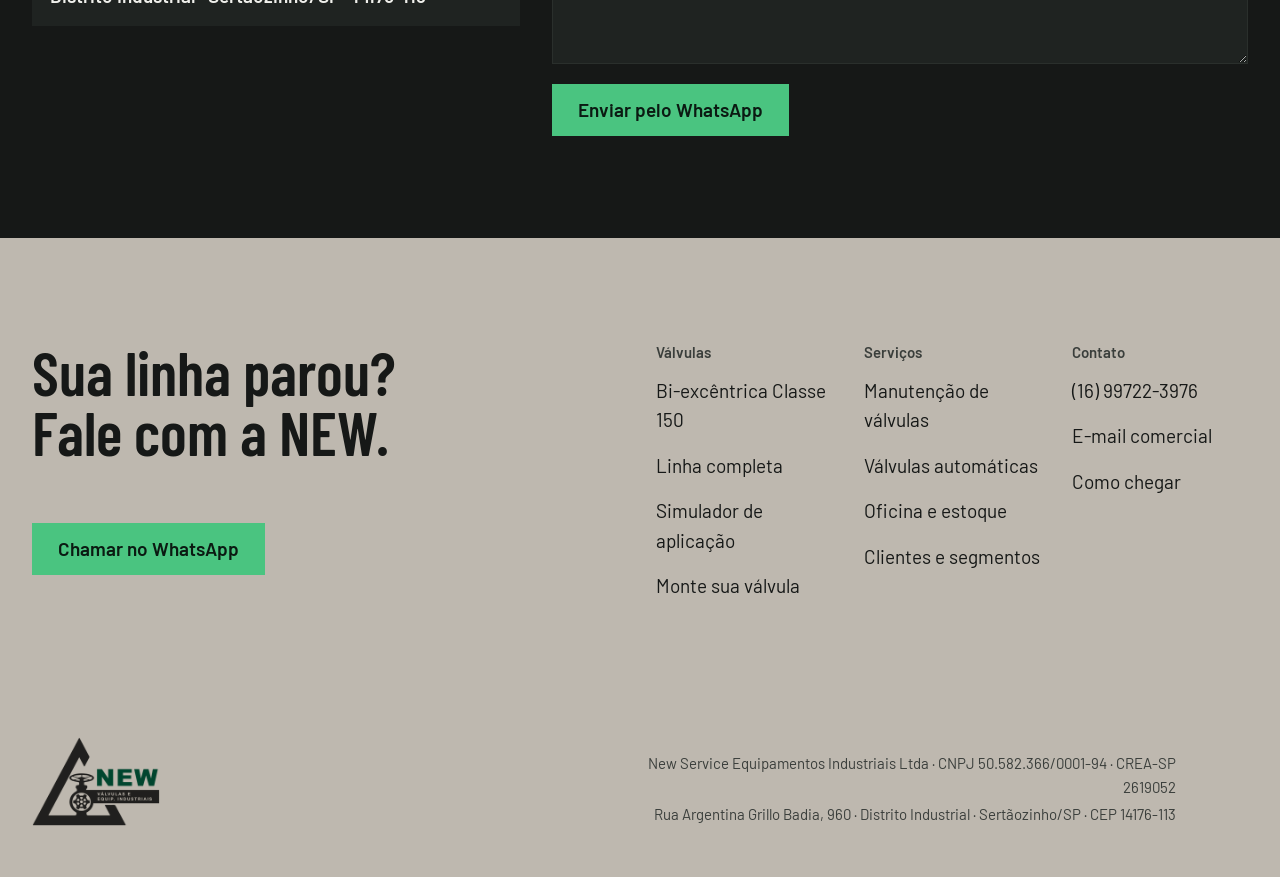
==== commit d2b9a970: "feat: imagem da esfera segmentada no cartão e no configurador - render enviado pela NEW recortado do" ====
--- a/index.html
+++ b/index.html
@@ -48,8 +48,8 @@
   </script>
   <link rel="preload" href="fonts/barlow-condensed-600.woff2" as="font" type="font/woff2" crossorigin />
   <link rel="preload" href="fonts/barlow-400.woff2" as="font" type="font/woff2" crossorigin />
-  <link rel="stylesheet" href="css/style.css?v=20261118a" />
-  <link rel="stylesheet" href="css/movimento.css?v=20261118a" />
+  <link rel="stylesheet" href="css/style.css?v=20261118b" />
+  <link rel="stylesheet" href="css/movimento.css?v=20261118b" />
   <script>
     // Se main.js não carregar em 3 s, devolve o conteúdo sem as entradas animadas.
     document.documentElement.classList.add("js");
@@ -205,7 +205,7 @@
           </div>
         </article>
         <article class="produto reveal" id="item-esfera" data-produto="Válvula Esfera Segmentada">
-          <div class="produto-img produto-ficha" aria-hidden="true"><span class="produto-ficha-num">Classe VI</span><span class="produto-ficha-rot">estanqueidade da sede</span></div>
+          <picture class="produto-img"><source srcset="img/estudio/esfera-300.webp 300w, img/estudio/esfera.webp 600w" sizes="(max-width: 600px) 46vw, (max-width: 1000px) 46vw, (max-width: 1279px) 30vw, 18vw" type="image/webp" /><img src="img/estudio/esfera.jpg" alt="Válvula esfera flangeada, com corpo fundido e haste para acionamento" width="600" height="750" loading="lazy" /></picture>
           <div class="produto-info">
             <h3>Esfera segmentada</h3>
             <ul class="produto-chaves"><li>inox CF8 / CF8M</li><li>Classe VI</li><li>4 acionamentos</li></ul>
@@ -889,11 +889,11 @@
     <svg viewBox="0 0 24 24" width="28" height="28" aria-hidden="true"><path fill="currentColor" d="M12 2a10 10 0 0 0-8.6 15.1L2 22l5-1.3A10 10 0 1 0 12 2Zm0 18.2a8.2 8.2 0 0 1-4.2-1.2l-.3-.2-3 .8.8-2.9-.2-.3A8.2 8.2 0 1 1 12 20.2Zm4.5-6.1c-.2-.1-1.5-.7-1.7-.8s-.4-.1-.6.1-.6.8-.8 1-.3.2-.5 0a6.7 6.7 0 0 1-3.3-2.9c-.3-.4.2-.4.6-1.3a.4.4 0 0 0 0-.4l-.8-1.9c-.2-.5-.4-.4-.6-.4h-.5a1 1 0 0 0-.7.3 3 3 0 0 0-.9 2.2 5.2 5.2 0 0 0 1.1 2.7 11.8 11.8 0 0 0 4.5 4c1.7.7 2.3.8 3.2.6a2.7 2.7 0 0 0 1.8-1.3 2.2 2.2 0 0 0 .2-1.2c-.1-.2-.3-.3-.6-.4Z"/></svg>
   </a>
 
-  <script src="js/engenharia.js?v=20261118a"></script>
-  <script src="js/whatsapp.js?v=20261118a"></script>
-  <script src="js/interativo.js?v=20261118a"></script>
-  <script src="js/main.js?v=20261118a"></script>
+  <script src="js/engenharia.js?v=20261118b"></script>
+  <script src="js/whatsapp.js?v=20261118b"></script>
+  <script src="js/interativo.js?v=20261118b"></script>
+  <script src="js/main.js?v=20261118b"></script>
   <script src="js/vendor/motion-14.3.0.min.js"></script>
-  <script src="js/movimento.js?v=20261118a"></script>
+  <script src="js/movimento.js?v=20261118b"></script>
 </body>
 </html>
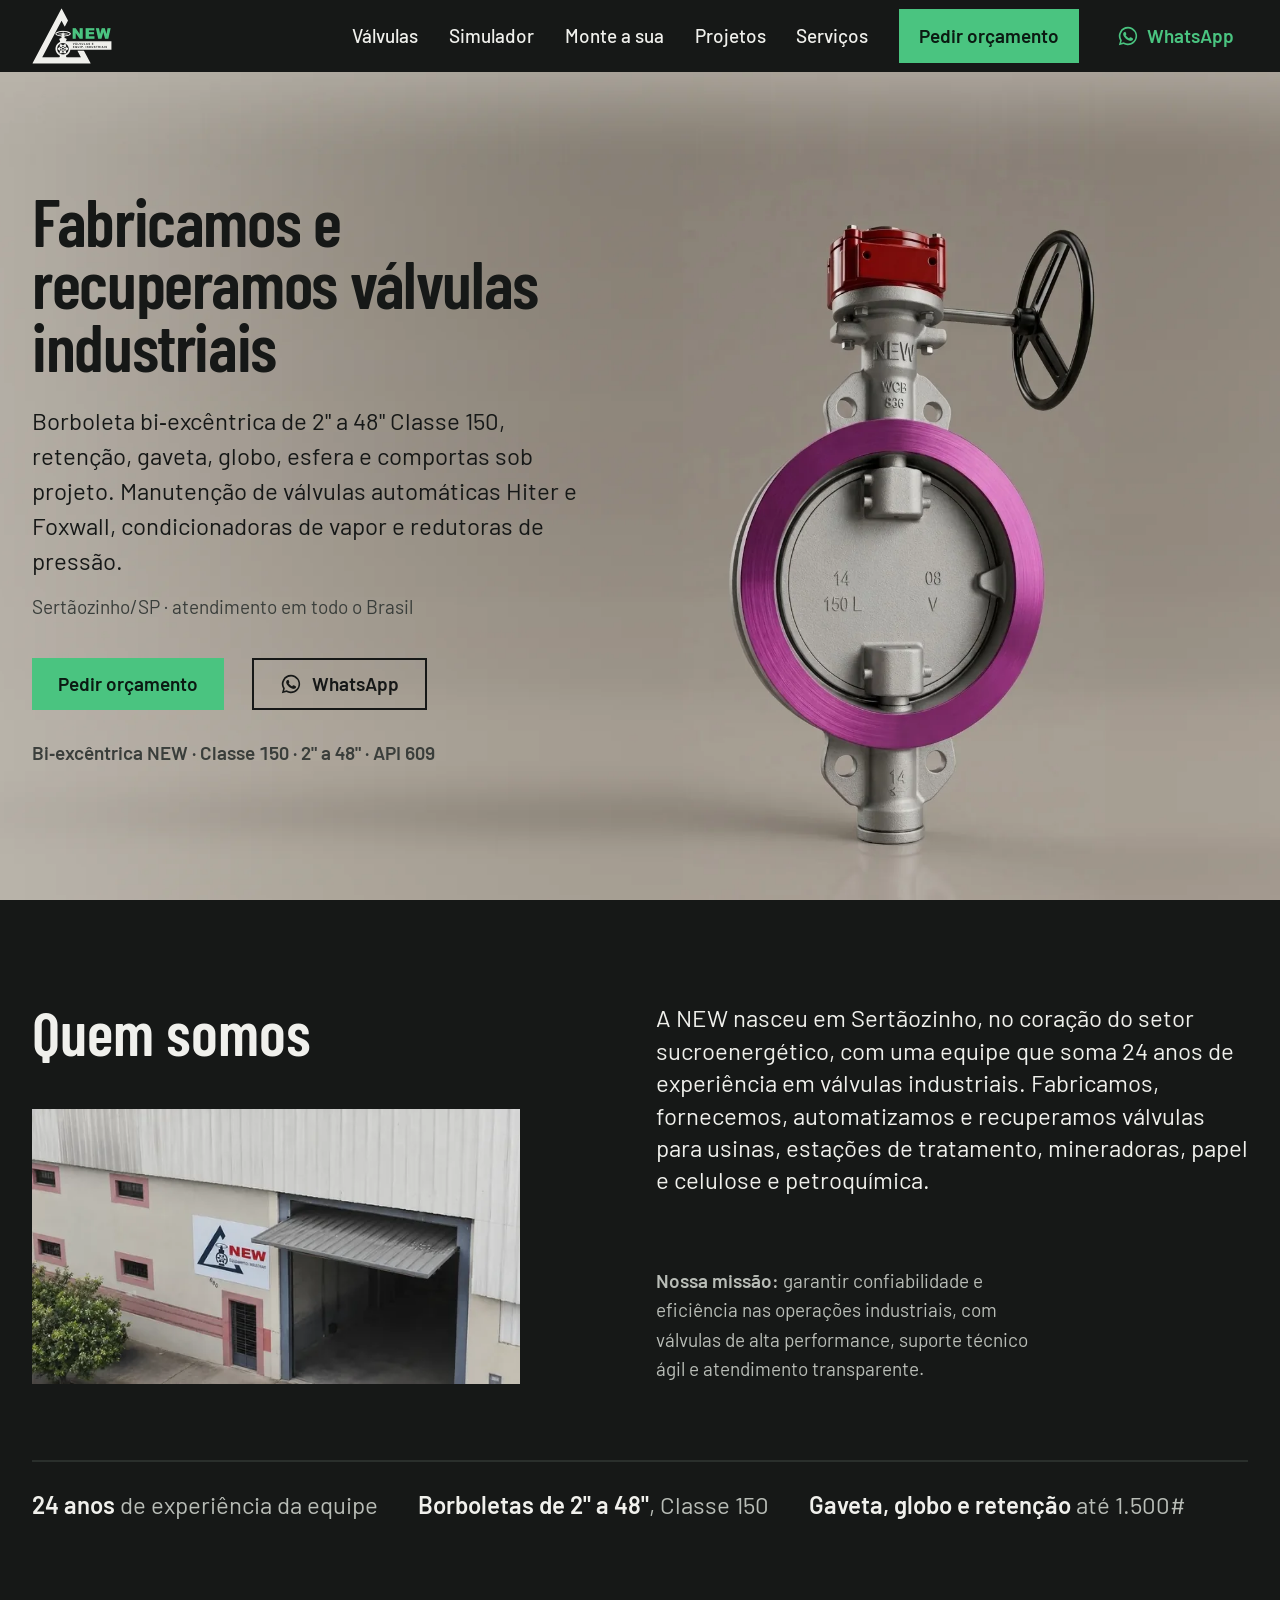
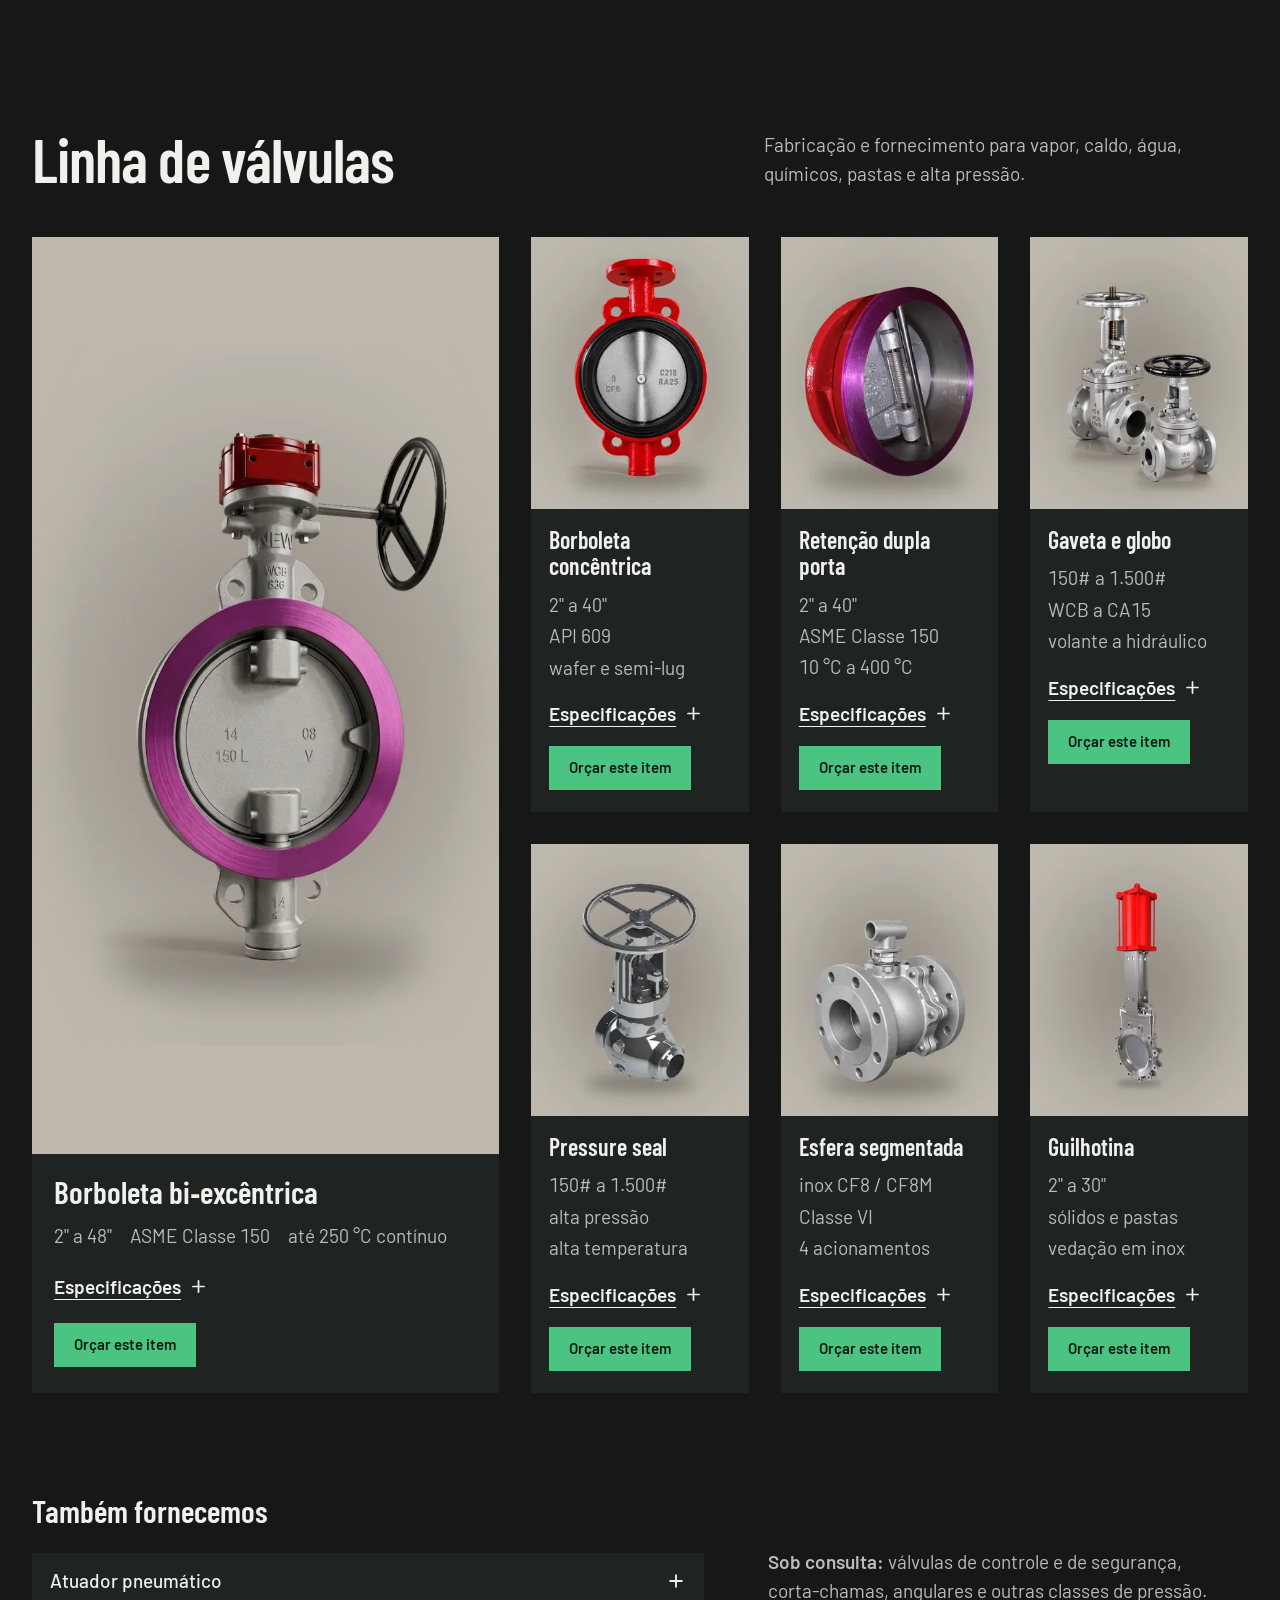
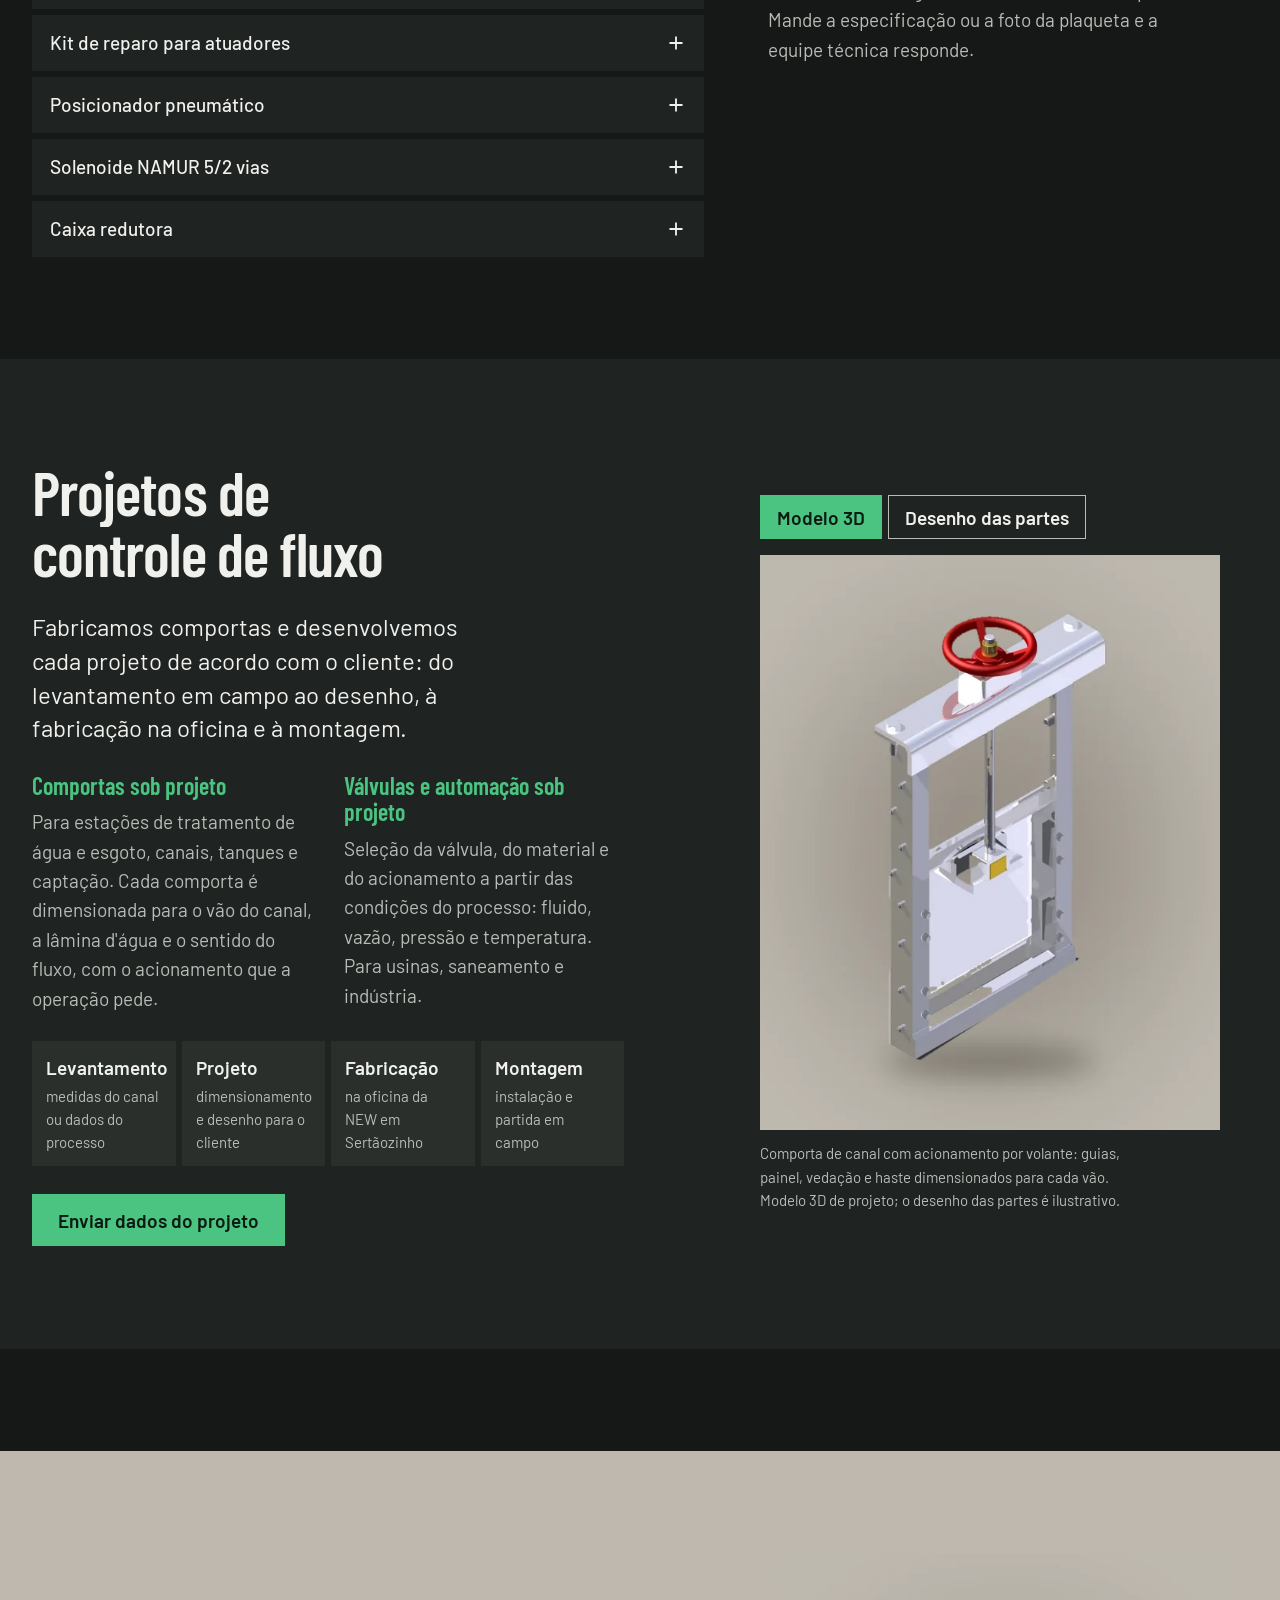
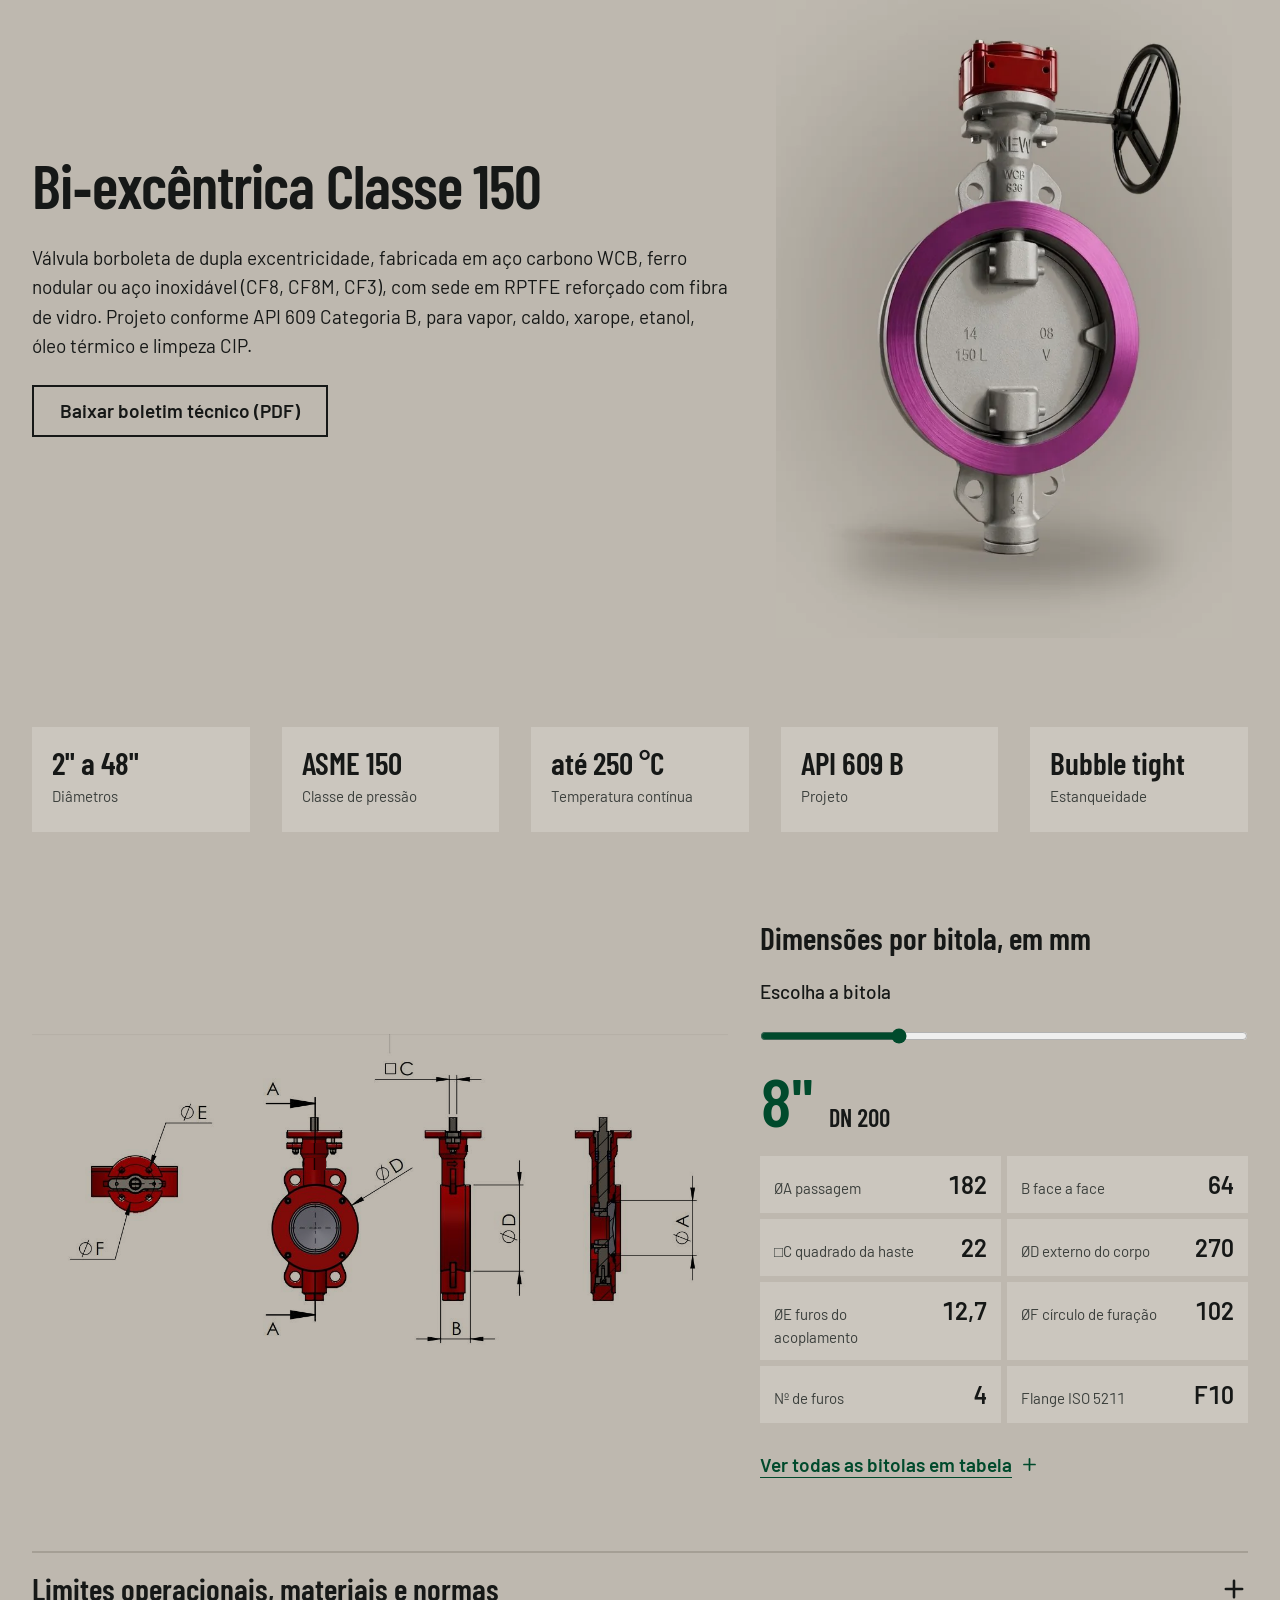
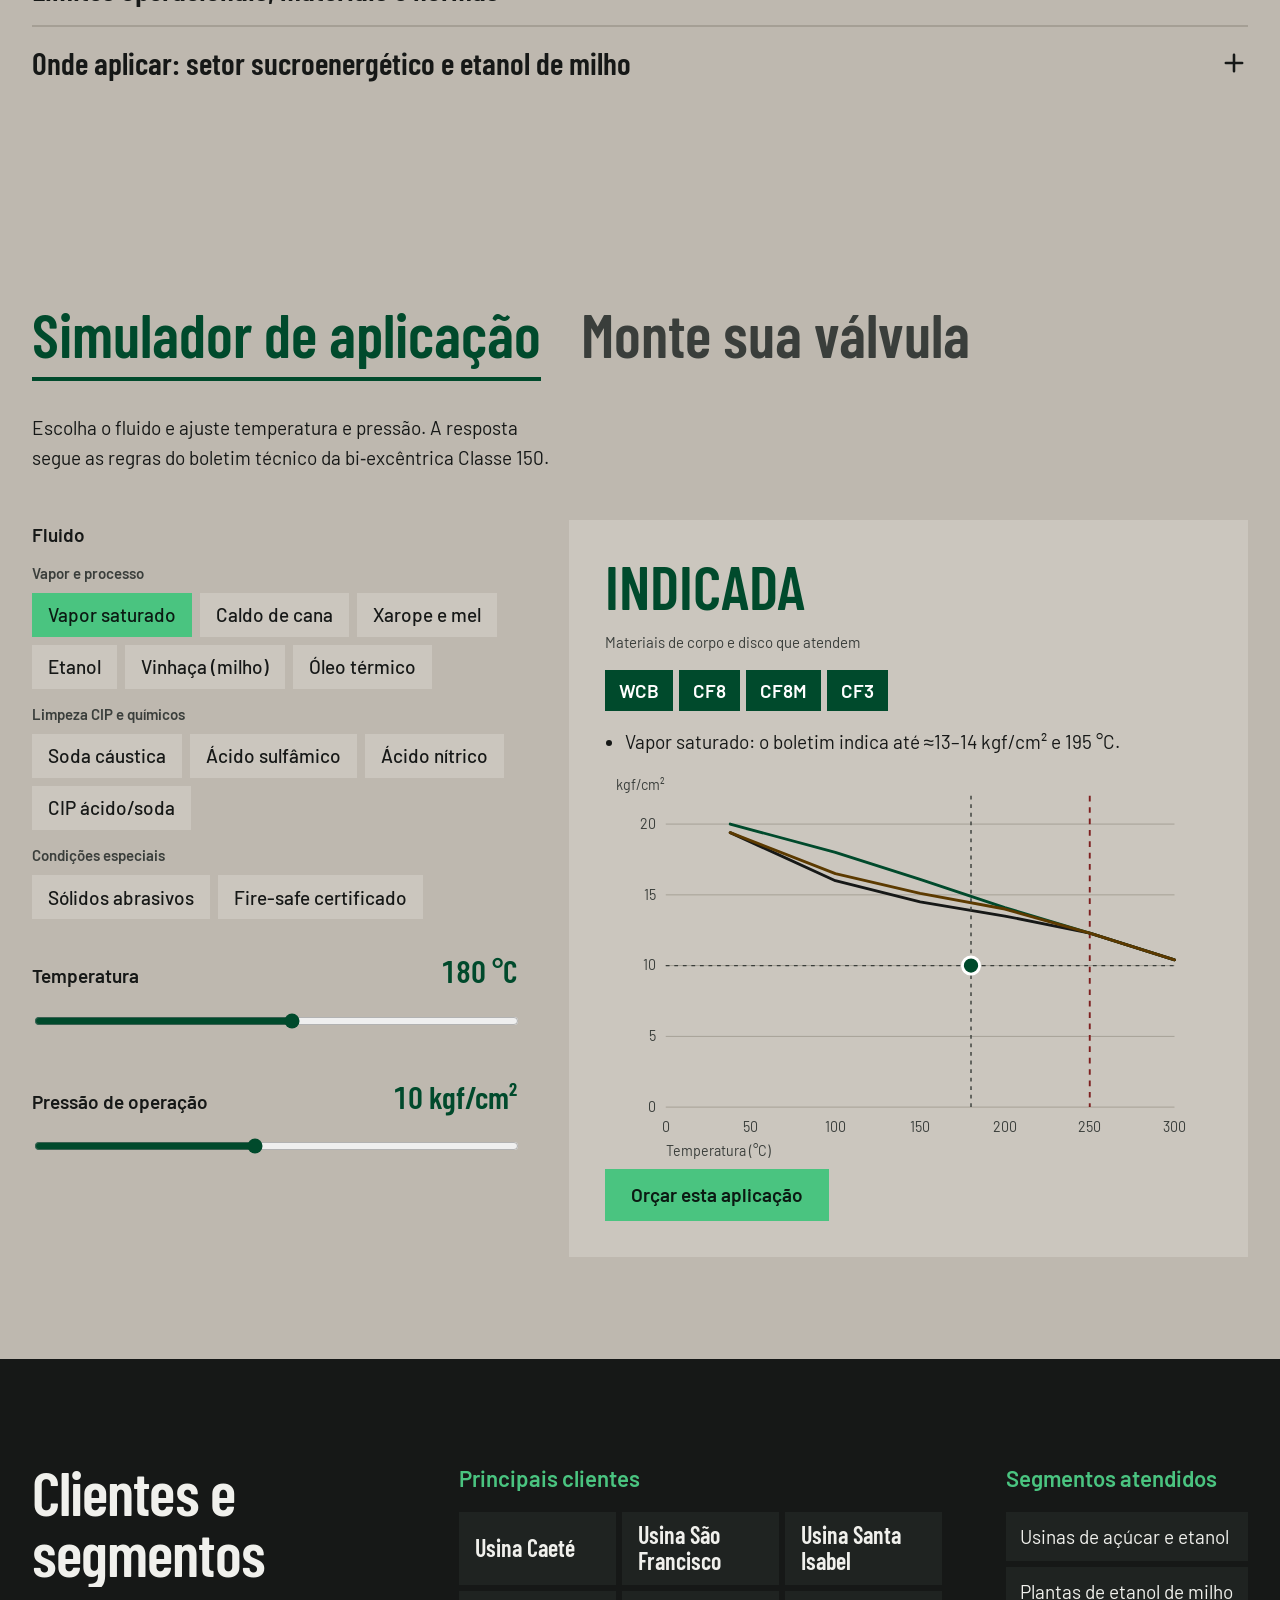
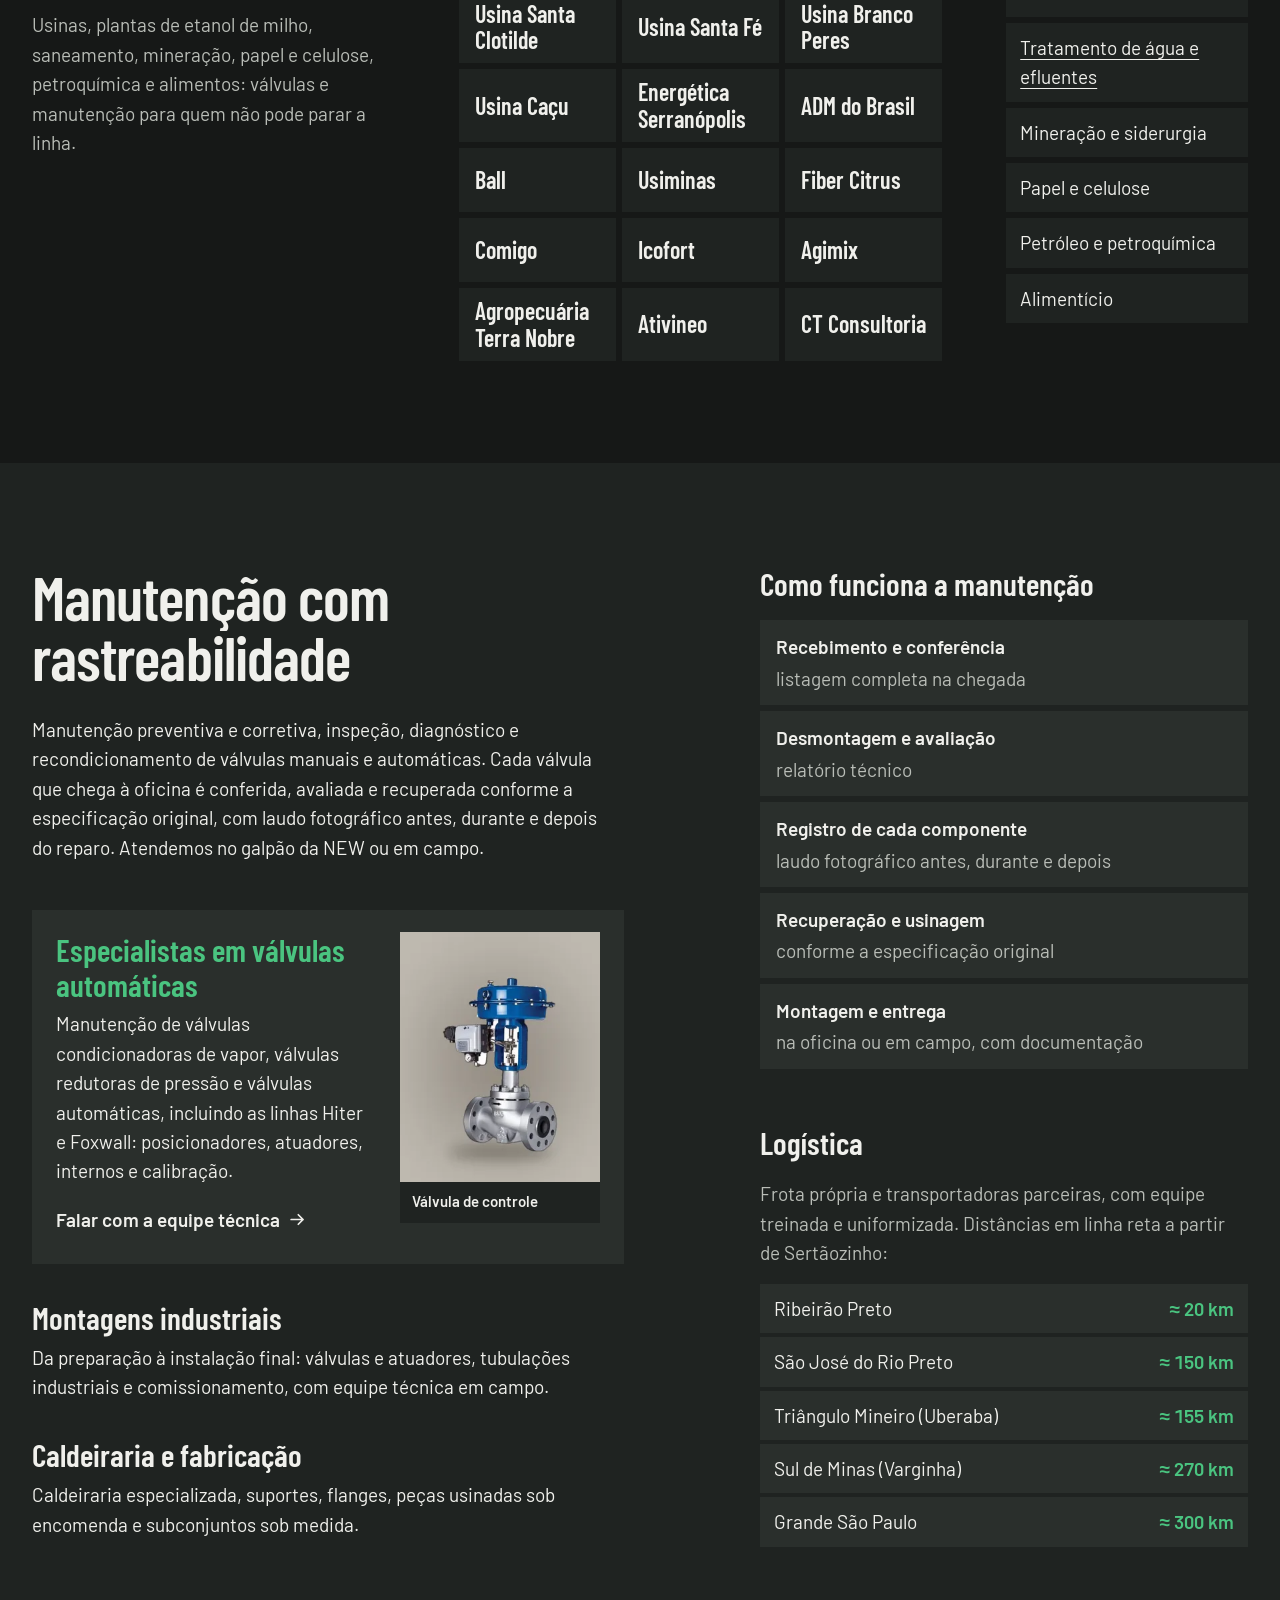
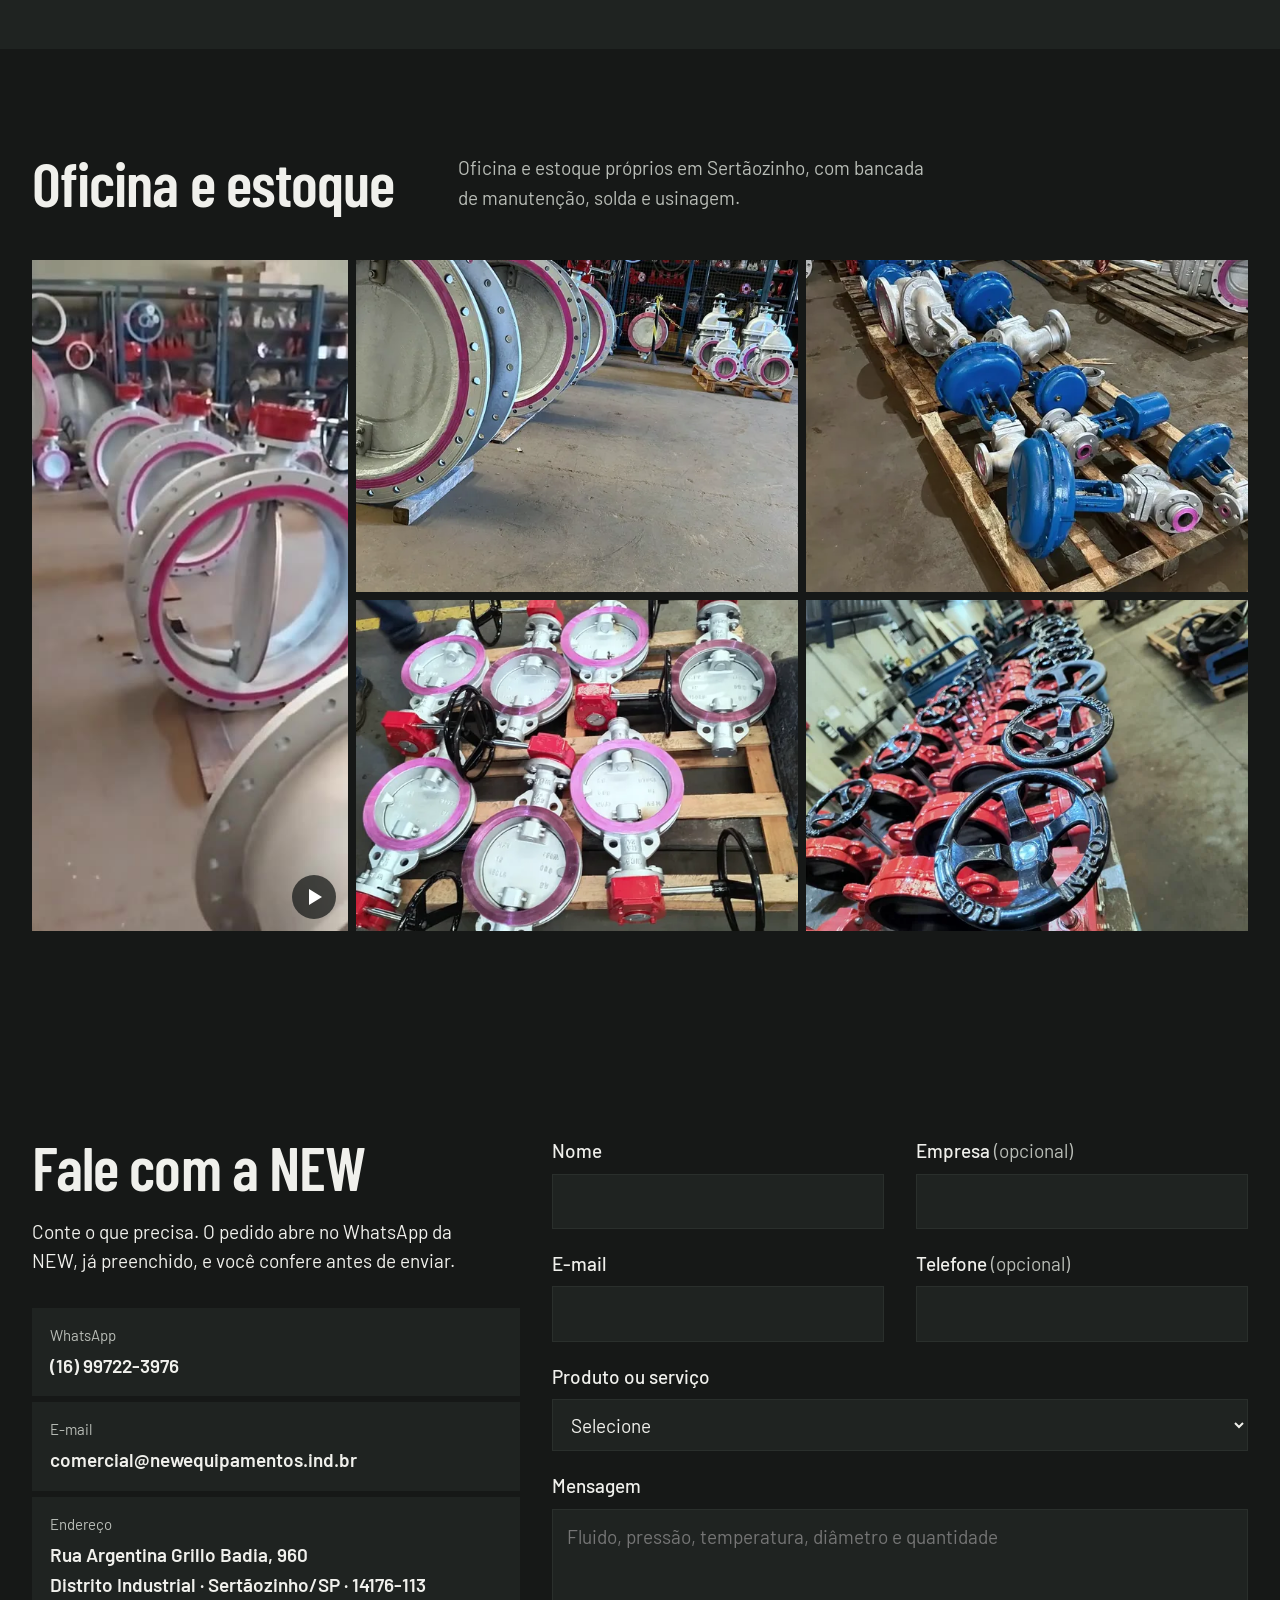
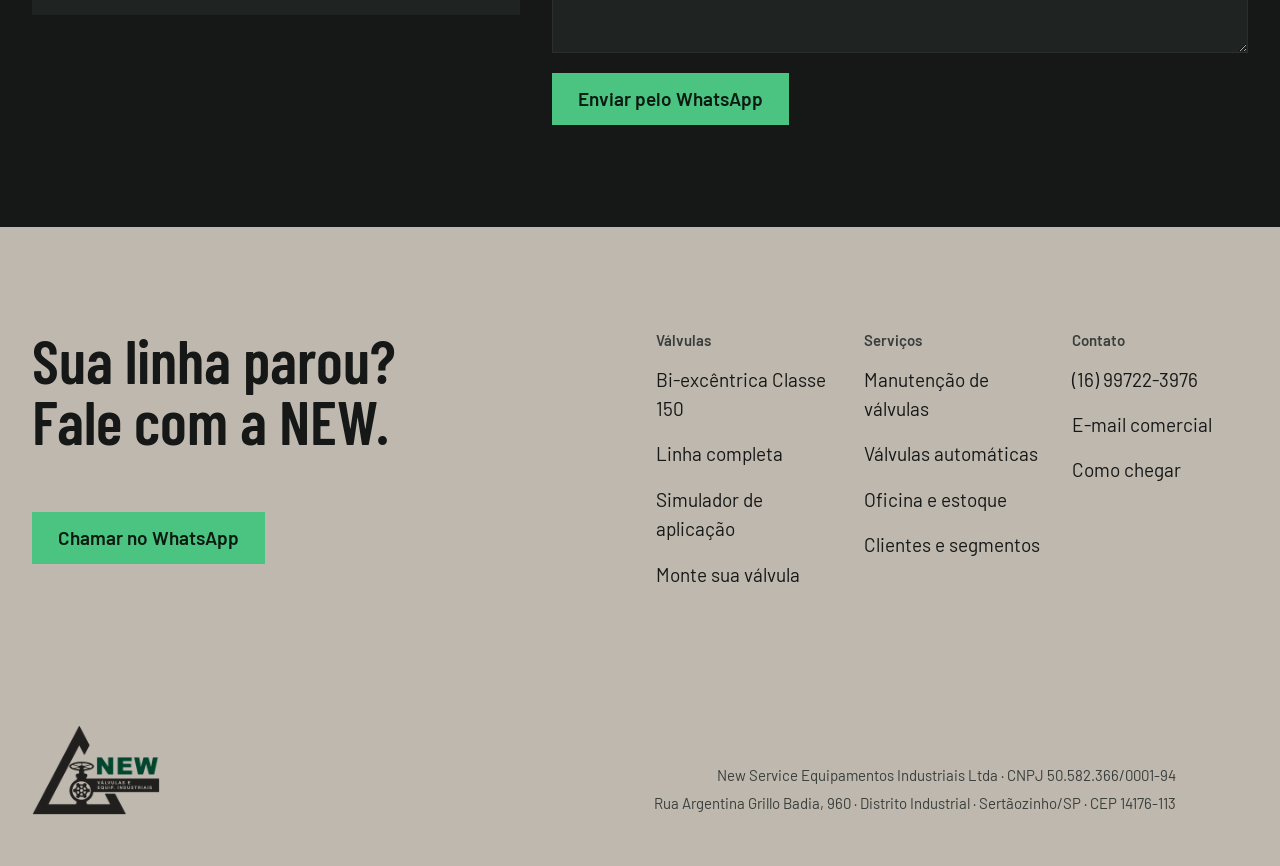
==== commit 258322a0: "chore: tira o registro no CREA do site Sai da abertura, do Quem somos e do rodapé, a pedido da NEW. " ====
--- a/index.html
+++ b/index.html
@@ -48,8 +48,8 @@
   </script>
   <link rel="preload" href="fonts/barlow-condensed-600.woff2" as="font" type="font/woff2" crossorigin />
   <link rel="preload" href="fonts/barlow-400.woff2" as="font" type="font/woff2" crossorigin />
-  <link rel="stylesheet" href="css/style.css?v=20261118b" />
-  <link rel="stylesheet" href="css/movimento.css?v=20261118b" />
+  <link rel="stylesheet" href="css/style.css?v=20261118c" />
+  <link rel="stylesheet" href="css/movimento.css?v=20261118c" />
   <script>
     // Se main.js não carregar em 3 s, devolve o conteúdo sem as entradas animadas.
     document.documentElement.classList.add("js");
@@ -101,7 +101,7 @@
           <div class="hero-copy">
             <h1 class="hero-title">Fabricamos e recuperamos válvulas industriais</h1>
             <p class="hero-lead">Borboleta bi‑excêntrica de 2" a 48" Classe 150, retenção, gaveta, globo, esfera e comportas sob projeto. Manutenção de válvulas automáticas Hiter e Foxwall, condicionadoras de vapor e redutoras de pressão.</p>
-            <p class="hero-fact">Sertãozinho/SP · atendimento em todo o Brasil · registro CREA‑SP 2619052</p>
+            <p class="hero-fact">Sertãozinho/SP · atendimento em todo o Brasil</p>
             <div class="hero-actions">
               <a href="#contato" class="btn">Pedir orçamento</a>
               <a href="https://wa.me/5516997223976" class="btn btn--ghost" target="_blank" rel="noopener"><svg viewBox="0 0 24 24" width="22" height="22" aria-hidden="true"><path fill="currentColor" d="M12 2a10 10 0 0 0-8.6 15.1L2 22l5-1.3A10 10 0 1 0 12 2Zm0 18.2a8.2 8.2 0 0 1-4.2-1.2l-.3-.2-3 .8.8-2.9-.2-.3A8.2 8.2 0 1 1 12 20.2Zm4.5-6.1c-.2-.1-1.5-.7-1.7-.8s-.4-.1-.6.1-.6.8-.8 1-.3.2-.5 0a6.7 6.7 0 0 1-3.3-2.9c-.3-.4.2-.4.6-1.3a.4.4 0 0 0 0-.4l-.8-1.9c-.2-.5-.4-.4-.6-.4h-.5a1 1 0 0 0-.7.3 3 3 0 0 0-.9 2.2 5.2 5.2 0 0 0 1.1 2.7 11.8 11.8 0 0 0 4.5 4c1.7.7 2.3.8 3.2.6a2.7 2.7 0 0 0 1.8-1.3 2.2 2.2 0 0 0 .2-1.2c-.1-.2-.3-.3-.6-.4Z"/></svg>WhatsApp</a>
@@ -117,7 +117,7 @@
     <section class="intro" id="sobre">
       <div class="intro-grid">
         <h2 class="intro-title">Quem somos</h2>
-        <p class="intro-text reveal">A NEW nasceu em Sertãozinho, no coração do setor sucroenergético, com uma equipe que soma 24 anos de experiência em válvulas industriais. Fabricamos, fornecemos, automatizamos e recuperamos válvulas para usinas, estações de tratamento, mineradoras, papel e celulose e petroquímica, com responsabilidade técnica registrada no CREA-SP.</p>
+        <p class="intro-text reveal">A NEW nasceu em Sertãozinho, no coração do setor sucroenergético, com uma equipe que soma 24 anos de experiência em válvulas industriais. Fabricamos, fornecemos, automatizamos e recuperamos válvulas para usinas, estações de tratamento, mineradoras, papel e celulose e petroquímica.</p>
         <picture class="intro-photo reveal">
           <source srcset="img/opt/fachada-600.webp 600w, img/opt/fachada.webp 1600w" sizes="(max-width: 800px) 100vw, 40vw" type="image/webp" />
           <img src="img/opt/fachada.jpg" alt="Fachada do galpão da NEW em Sertãozinho, com o logotipo ao lado do portão" width="1600" height="902" loading="lazy" />
@@ -879,7 +879,7 @@
     <div class="footer-bottom">
       <img class="footer-logo" src="img/logo-288.png" alt="NEW Válvulas e Equipamentos Industriais" width="288" height="202" loading="lazy" />
       <div class="footer-legal">
-        <p>New Service Equipamentos Industriais Ltda · CNPJ 50.582.366/0001-94 · CREA-SP 2619052</p>
+        <p>New Service Equipamentos Industriais Ltda · CNPJ 50.582.366/0001-94</p>
         <p>Rua Argentina Grillo Badia, 960 · Distrito Industrial · Sertãozinho/SP · CEP 14176-113</p>
       </div>
     </div>
@@ -889,11 +889,11 @@
     <svg viewBox="0 0 24 24" width="28" height="28" aria-hidden="true"><path fill="currentColor" d="M12 2a10 10 0 0 0-8.6 15.1L2 22l5-1.3A10 10 0 1 0 12 2Zm0 18.2a8.2 8.2 0 0 1-4.2-1.2l-.3-.2-3 .8.8-2.9-.2-.3A8.2 8.2 0 1 1 12 20.2Zm4.5-6.1c-.2-.1-1.5-.7-1.7-.8s-.4-.1-.6.1-.6.8-.8 1-.3.2-.5 0a6.7 6.7 0 0 1-3.3-2.9c-.3-.4.2-.4.6-1.3a.4.4 0 0 0 0-.4l-.8-1.9c-.2-.5-.4-.4-.6-.4h-.5a1 1 0 0 0-.7.3 3 3 0 0 0-.9 2.2 5.2 5.2 0 0 0 1.1 2.7 11.8 11.8 0 0 0 4.5 4c1.7.7 2.3.8 3.2.6a2.7 2.7 0 0 0 1.8-1.3 2.2 2.2 0 0 0 .2-1.2c-.1-.2-.3-.3-.6-.4Z"/></svg>
   </a>
 
-  <script src="js/engenharia.js?v=20261118b"></script>
-  <script src="js/whatsapp.js?v=20261118b"></script>
-  <script src="js/interativo.js?v=20261118b"></script>
-  <script src="js/main.js?v=20261118b"></script>
+  <script src="js/engenharia.js?v=20261118c"></script>
+  <script src="js/whatsapp.js?v=20261118c"></script>
+  <script src="js/interativo.js?v=20261118c"></script>
+  <script src="js/main.js?v=20261118c"></script>
   <script src="js/vendor/motion-14.3.0.min.js"></script>
-  <script src="js/movimento.js?v=20261118b"></script>
+  <script src="js/movimento.js?v=20261118c"></script>
 </body>
 </html>
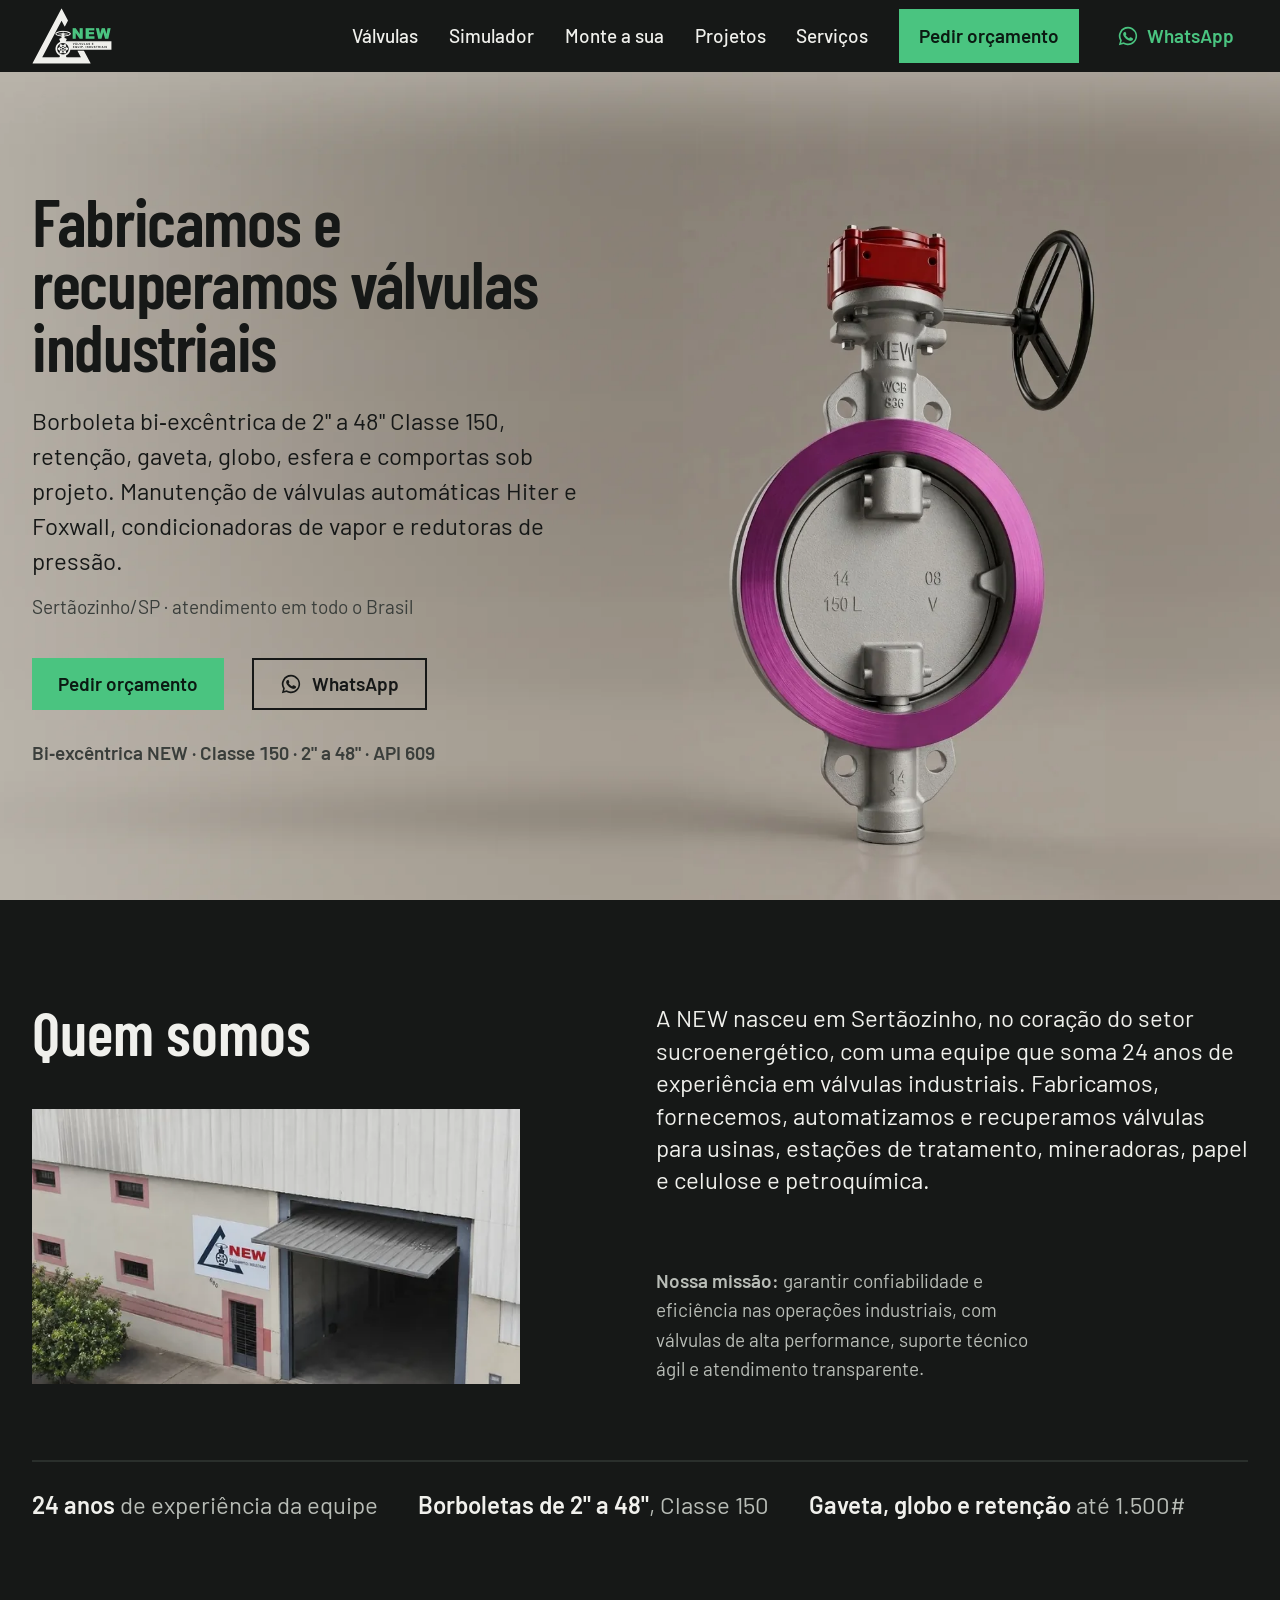
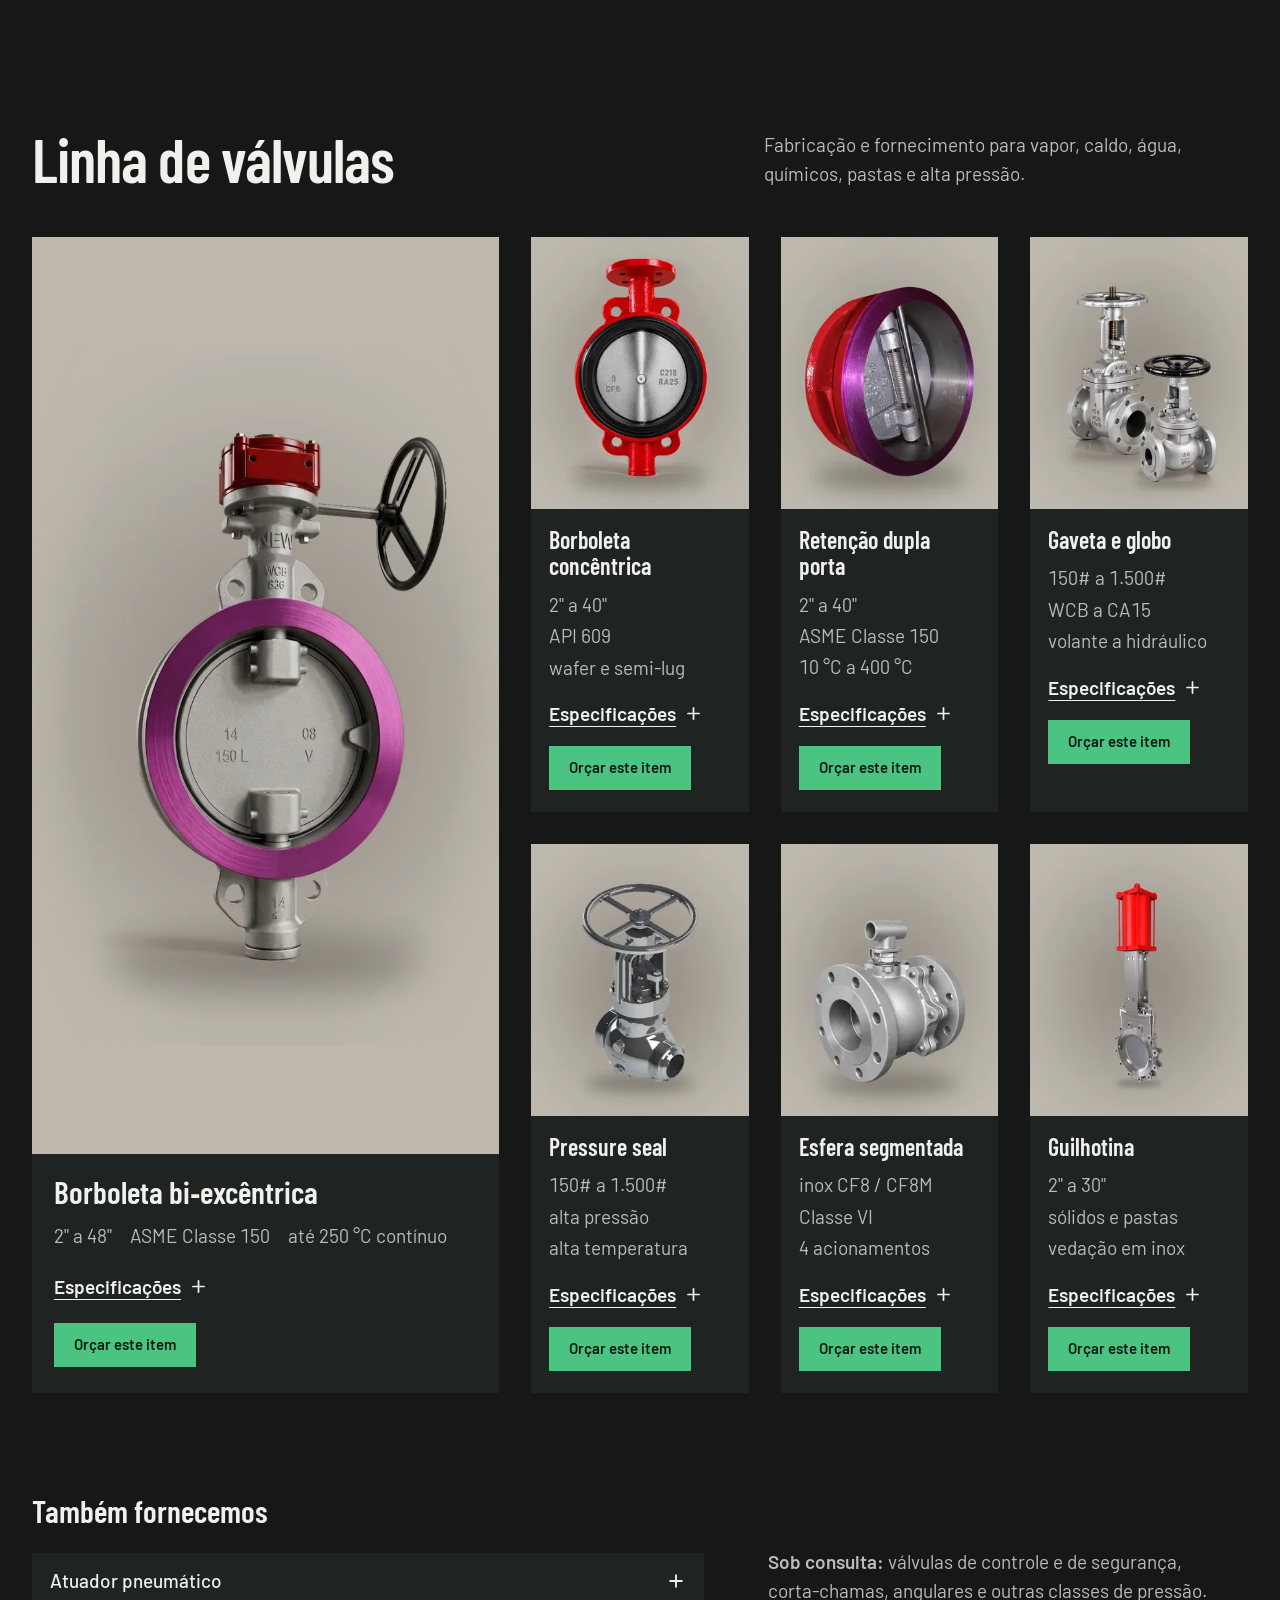
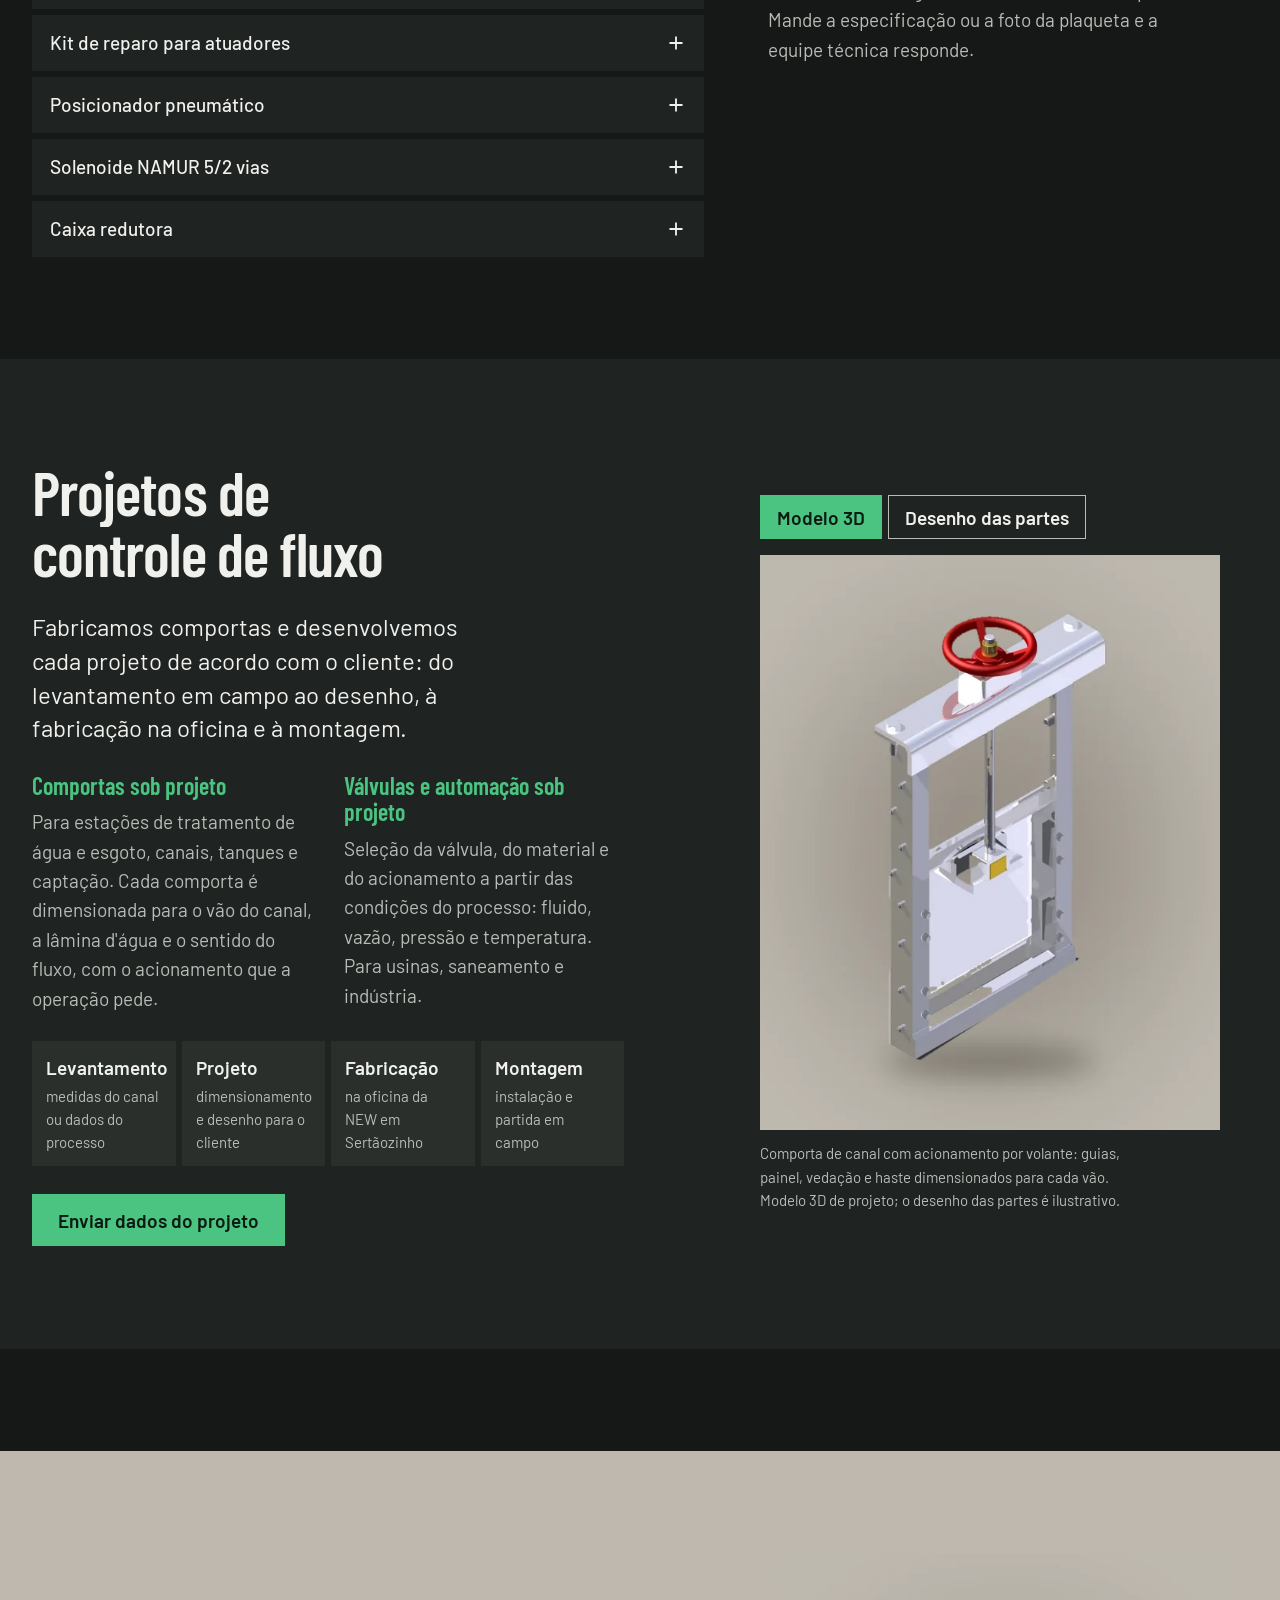
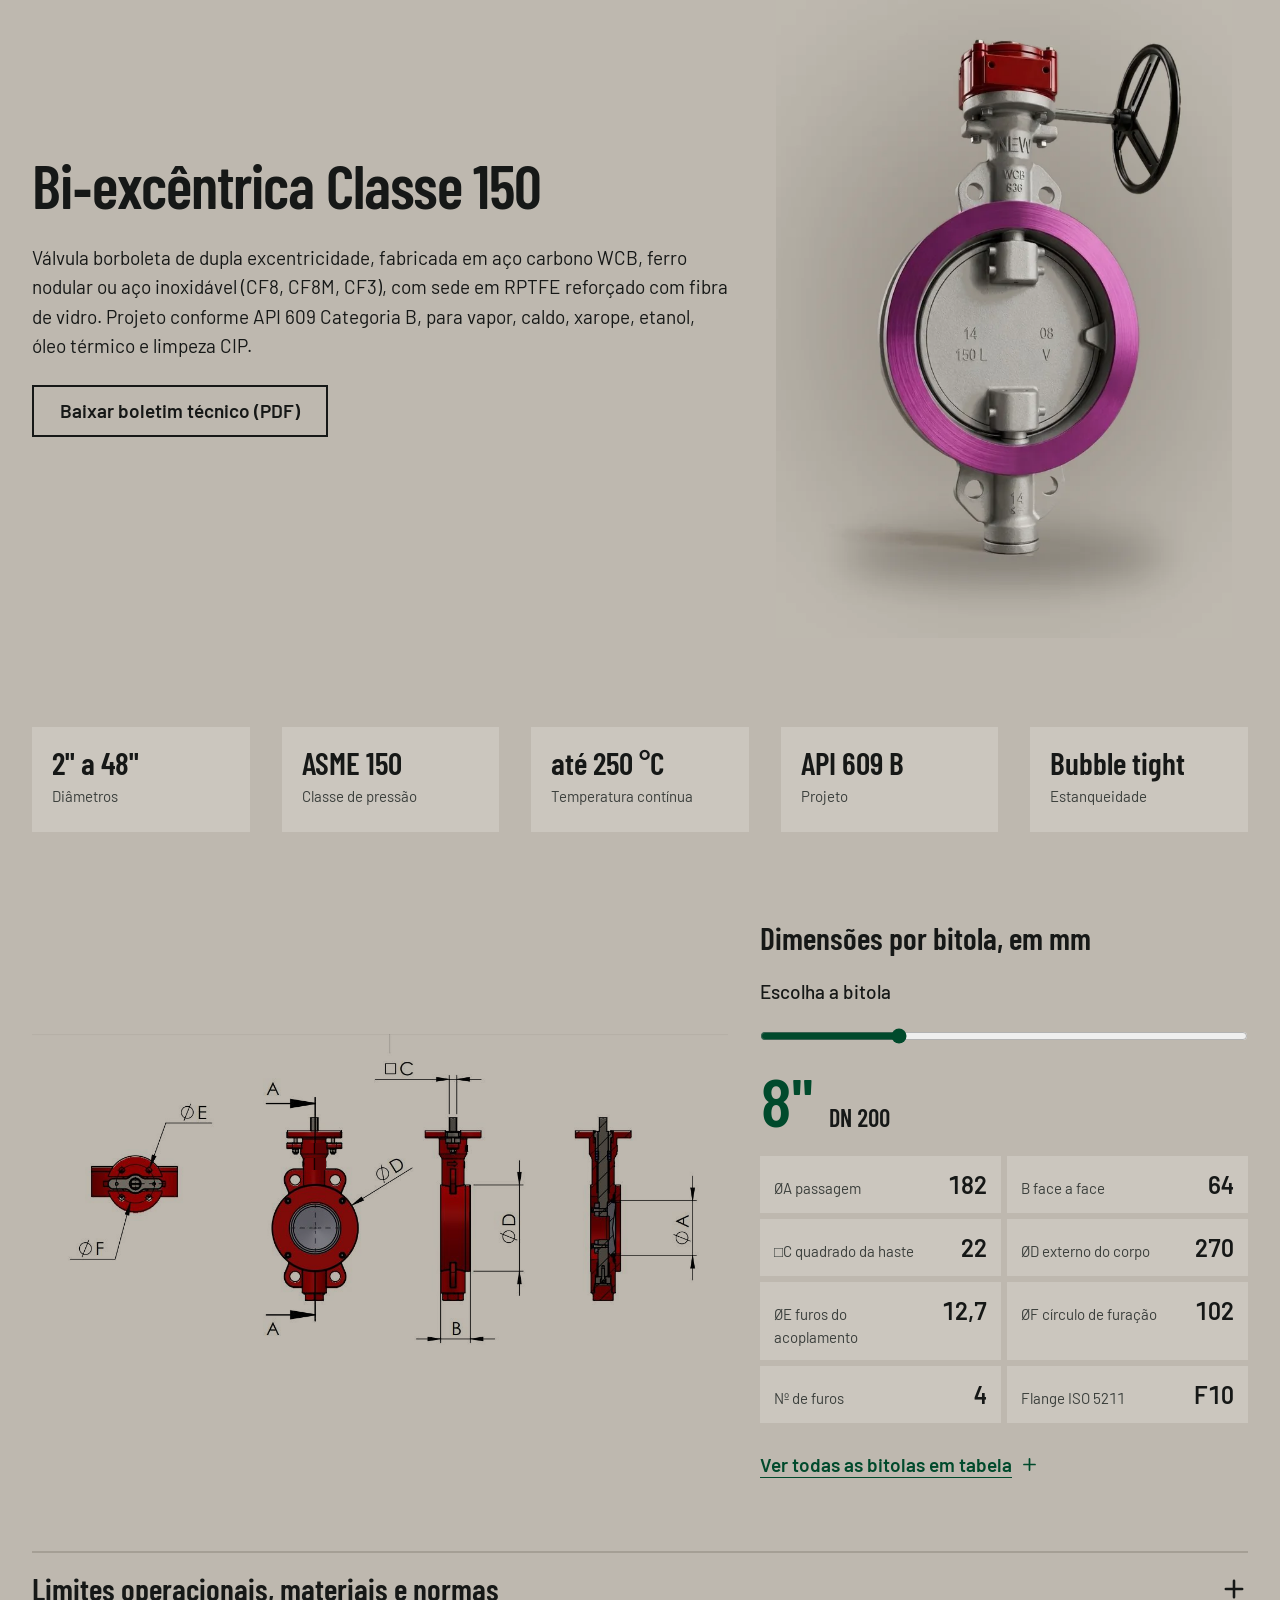
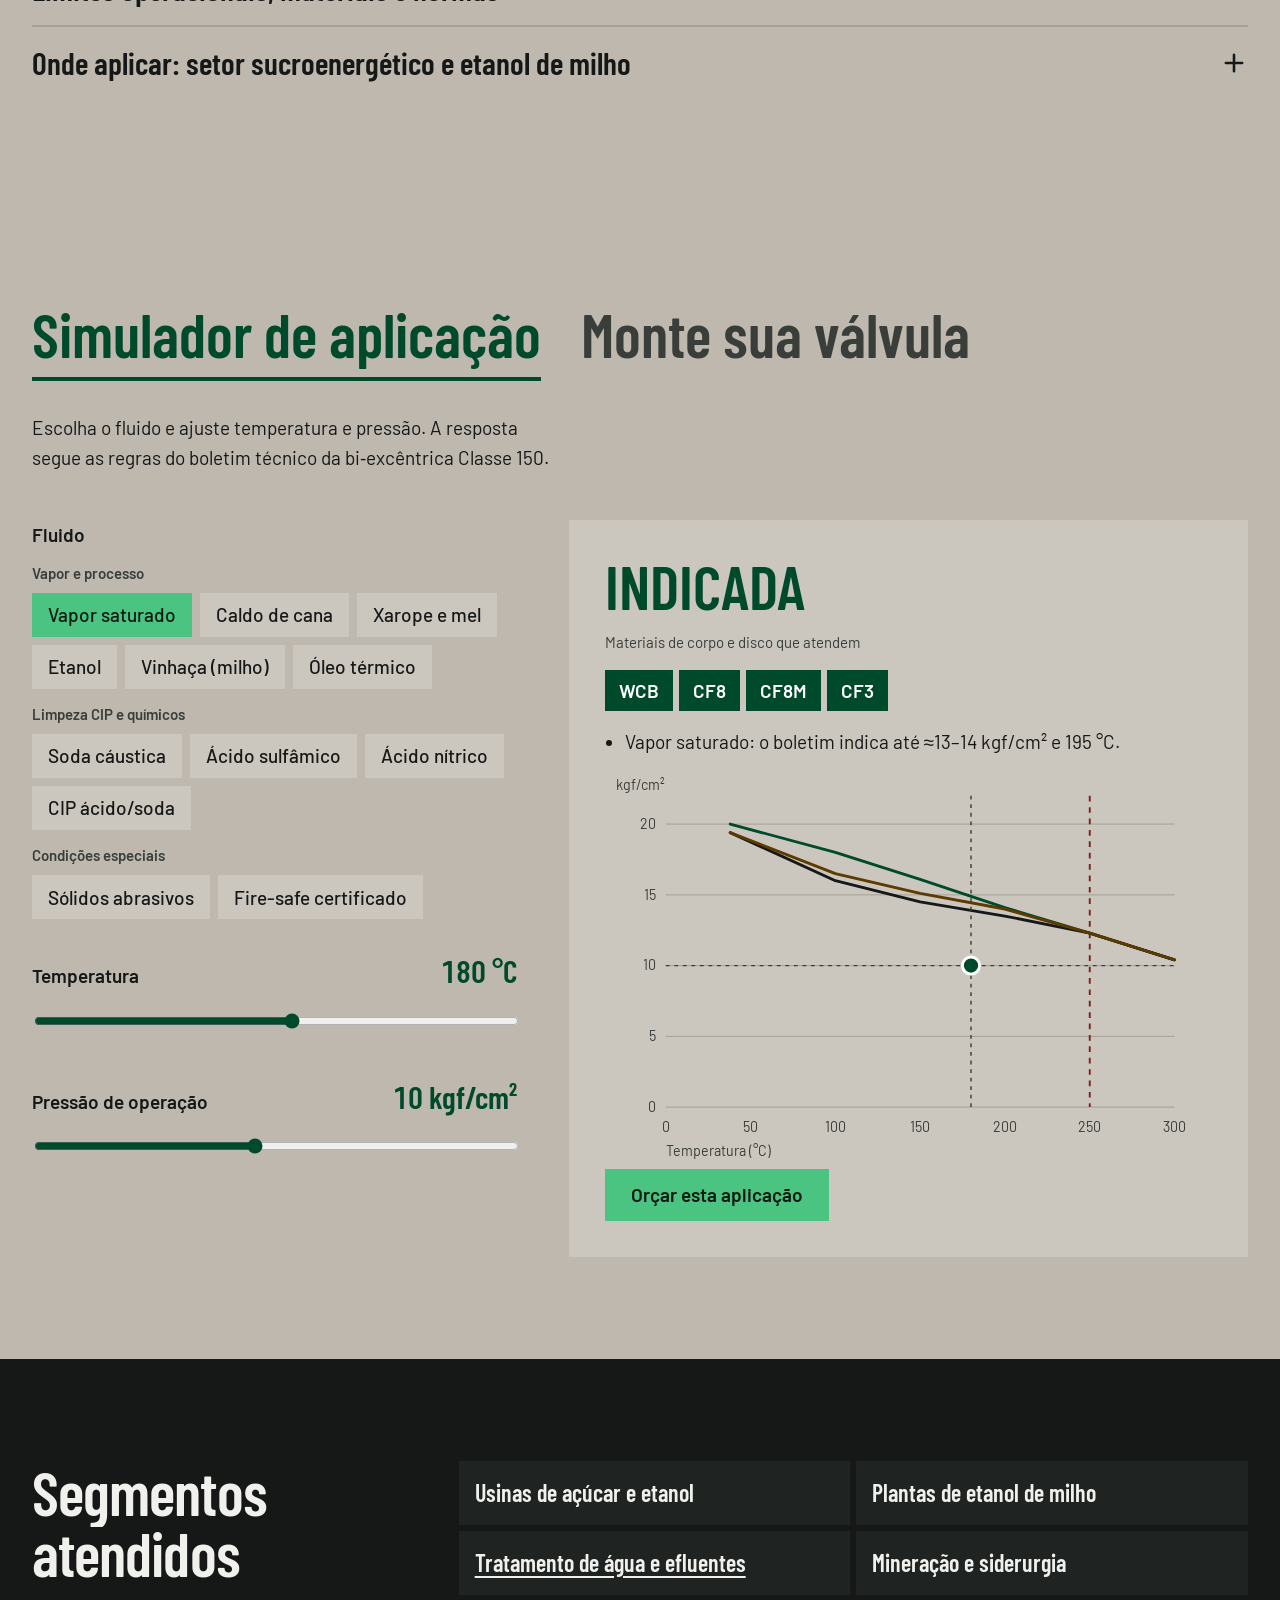
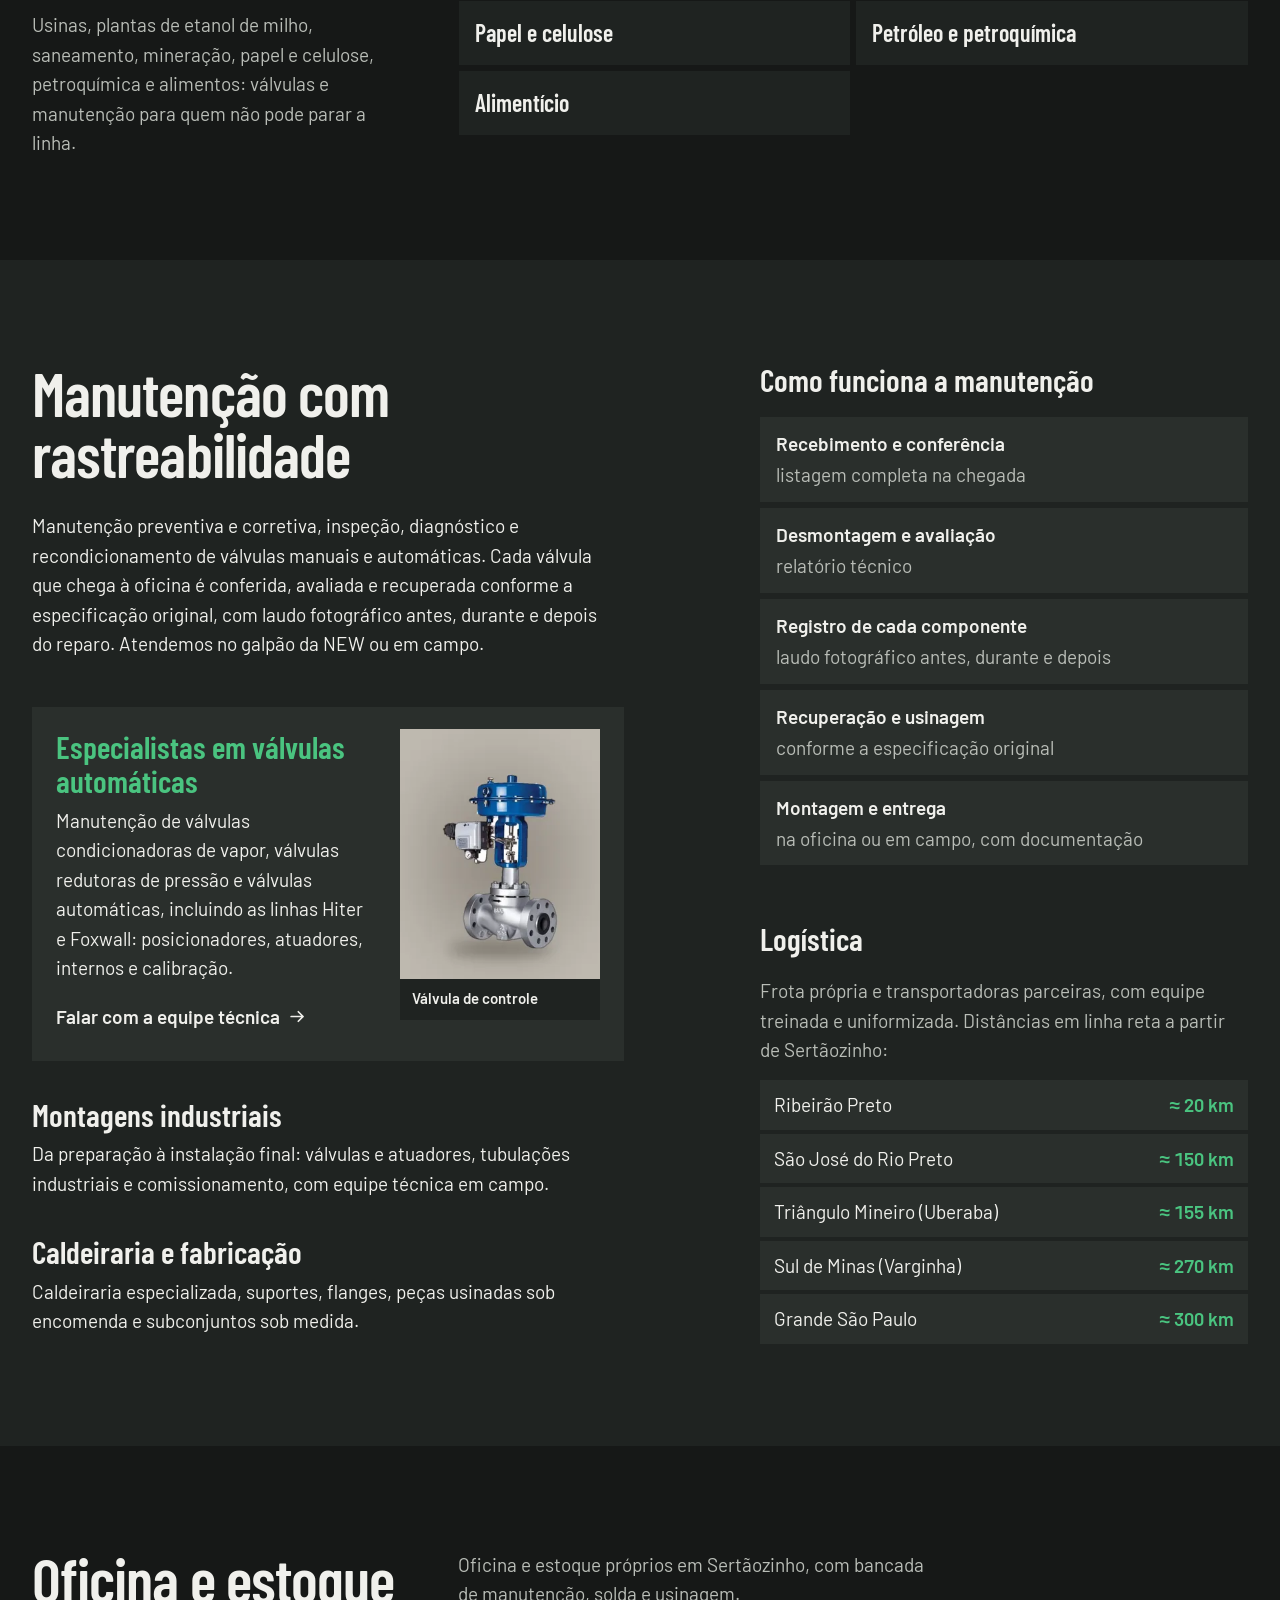
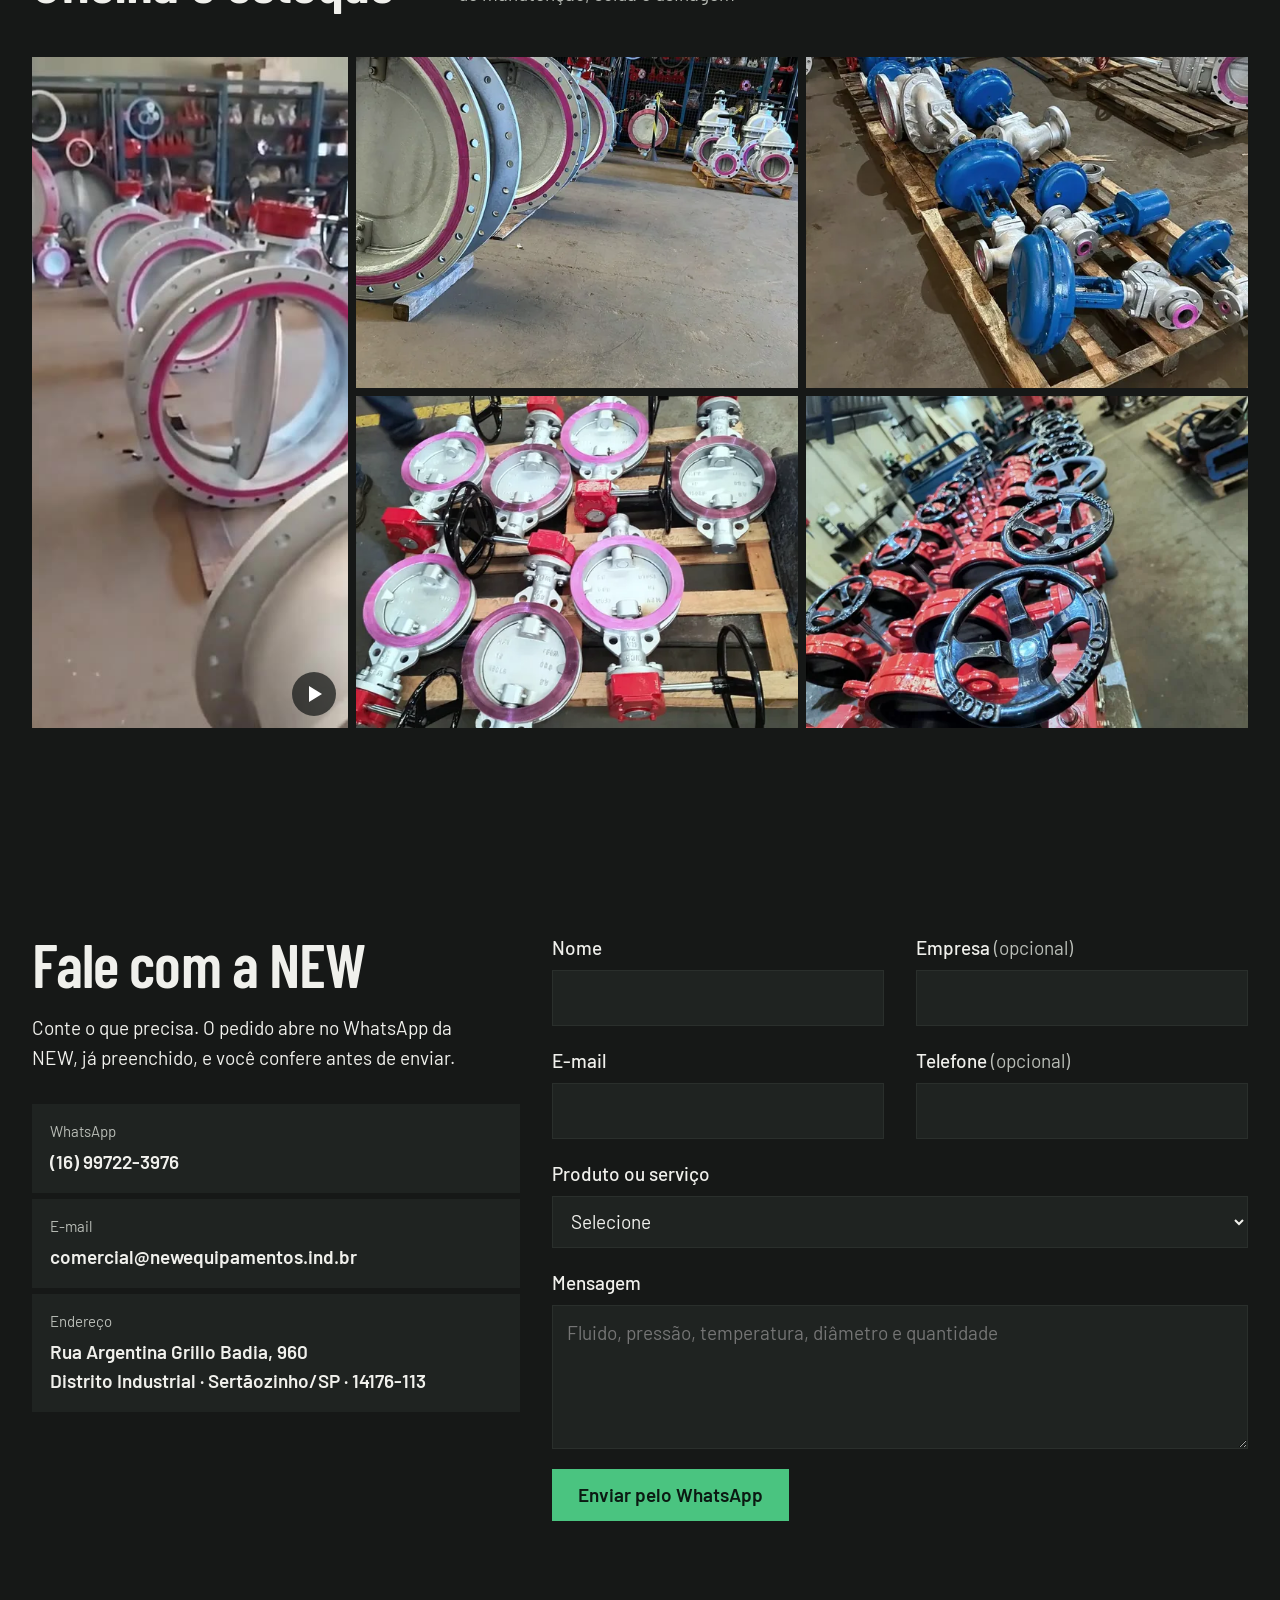
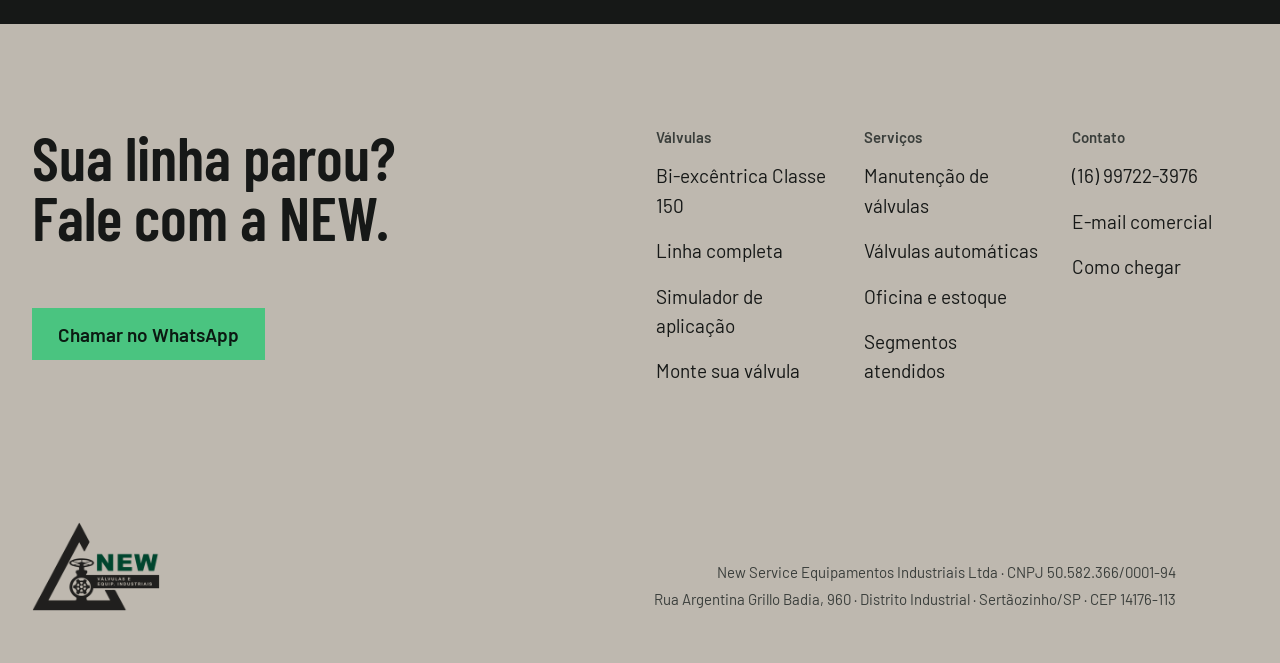
==== commit 0b3a3c51: "chore: tira a lista de principais clientes A seção passa a se chamar "Segmentos atendidos" e mostra " ====
--- a/index.html
+++ b/index.html
@@ -48,8 +48,8 @@
   </script>
   <link rel="preload" href="fonts/barlow-condensed-600.woff2" as="font" type="font/woff2" crossorigin />
   <link rel="preload" href="fonts/barlow-400.woff2" as="font" type="font/woff2" crossorigin />
-  <link rel="stylesheet" href="css/style.css?v=20261118c" />
-  <link rel="stylesheet" href="css/movimento.css?v=20261118c" />
+  <link rel="stylesheet" href="css/style.css?v=20261118d" />
+  <link rel="stylesheet" href="css/movimento.css?v=20261118d" />
   <script>
     // Se main.js não carregar em 3 s, devolve o conteúdo sem as entradas animadas.
     document.documentElement.classList.add("js");
@@ -657,46 +657,18 @@
     <section class="segments" id="segmentos">
       <div class="segments-copy reveal">
         <div class="segments-intro">
-          <h2 class="section-title">Clientes e segmentos</h2>
+          <h2 class="section-title">Segmentos atendidos</h2>
           <p class="segments-lead">Usinas, plantas de etanol de milho, saneamento, mineração, papel e celulose, petroquímica e alimentos: válvulas e manutenção para quem não pode parar a linha.</p>
         </div>
-        <div class="segments-cols">
-          <div>
-            <h3>Principais clientes</h3>
-            <ul class="clients-grid">
-          <li>Usina Caeté</li>
-          <li>Usina São Francisco</li>
-          <li>Usina Santa Isabel</li>
-          <li>Usina Santa Clotilde</li>
-          <li>Usina Santa Fé</li>
-          <li>Usina Branco Peres</li>
-          <li>Usina Caçu</li>
-          <li>Energética Serranópolis</li>
-          <li>ADM do Brasil</li>
-          <li>Ball</li>
-          <li>Usiminas</li>
-          <li>Fiber Citrus</li>
-          <li>Comigo</li>
-          <li>Icofort</li>
-          <li>Agimix</li>
-          <li>Agropecuária Terra Nobre</li>
-          <li>Ativineo</li>
-          <li>CT Consultoria</li>
-            </ul>
-          </div>
-          <div>
-            <h3>Segmentos atendidos</h3>
-            <ul class="segments-list">
-              <li>Usinas de açúcar e etanol</li>
-              <li>Plantas de etanol de milho</li>
-              <li><a href="#projetos">Tratamento de água e efluentes</a></li>
-              <li>Mineração e siderurgia</li>
-              <li>Papel e celulose</li>
-              <li>Petróleo e petroquímica</li>
-              <li>Alimentício</li>
-            </ul>
-          </div>
-        </div>
+        <ul class="segments-list">
+          <li>Usinas de açúcar e etanol</li>
+          <li>Plantas de etanol de milho</li>
+          <li><a href="#projetos">Tratamento de água e efluentes</a></li>
+          <li>Mineração e siderurgia</li>
+          <li>Papel e celulose</li>
+          <li>Petróleo e petroquímica</li>
+          <li>Alimentício</li>
+        </ul>
       </div>
     </section>
 
@@ -863,7 +835,7 @@
             <li><a href="#servicos">Manutenção de válvulas</a></li>
             <li><a href="#servicos">Válvulas automáticas</a></li>
             <li><a href="#estrutura">Oficina e estoque</a></li>
-            <li><a href="#segmentos">Clientes e segmentos</a></li>
+            <li><a href="#segmentos">Segmentos atendidos</a></li>
           </ul>
         </div>
         <div>
@@ -889,11 +861,11 @@
     <svg viewBox="0 0 24 24" width="28" height="28" aria-hidden="true"><path fill="currentColor" d="M12 2a10 10 0 0 0-8.6 15.1L2 22l5-1.3A10 10 0 1 0 12 2Zm0 18.2a8.2 8.2 0 0 1-4.2-1.2l-.3-.2-3 .8.8-2.9-.2-.3A8.2 8.2 0 1 1 12 20.2Zm4.5-6.1c-.2-.1-1.5-.7-1.7-.8s-.4-.1-.6.1-.6.8-.8 1-.3.2-.5 0a6.7 6.7 0 0 1-3.3-2.9c-.3-.4.2-.4.6-1.3a.4.4 0 0 0 0-.4l-.8-1.9c-.2-.5-.4-.4-.6-.4h-.5a1 1 0 0 0-.7.3 3 3 0 0 0-.9 2.2 5.2 5.2 0 0 0 1.1 2.7 11.8 11.8 0 0 0 4.5 4c1.7.7 2.3.8 3.2.6a2.7 2.7 0 0 0 1.8-1.3 2.2 2.2 0 0 0 .2-1.2c-.1-.2-.3-.3-.6-.4Z"/></svg>
   </a>
 
-  <script src="js/engenharia.js?v=20261118c"></script>
-  <script src="js/whatsapp.js?v=20261118c"></script>
-  <script src="js/interativo.js?v=20261118c"></script>
-  <script src="js/main.js?v=20261118c"></script>
+  <script src="js/engenharia.js?v=20261118d"></script>
+  <script src="js/whatsapp.js?v=20261118d"></script>
+  <script src="js/interativo.js?v=20261118d"></script>
+  <script src="js/main.js?v=20261118d"></script>
   <script src="js/vendor/motion-14.3.0.min.js"></script>
-  <script src="js/movimento.js?v=20261118c"></script>
+  <script src="js/movimento.js?v=20261118d"></script>
 </body>
 </html>
--- a/css/style.css
+++ b/css/style.css
@@ -370,29 +370,20 @@
 /* no celular a faixa escura antes da ficha encolhe: deu lugar ao item de kit de reparo */
 @media (max-width: 600px) { .tech { margin-top: 40px; } }
 
-/* ---------- Clientes e segmentos ---------- */
+/* ---------- Segmentos atendidos ---------- */
 .segments-copy {
   display: grid; grid-template-columns: 4fr 8fr; gap: var(--gutter);
   padding: var(--section) var(--gutter);
 }
 .segments-copy .section-title { font-size: var(--step-head); }
-.segments-cols { display: grid; grid-template-columns: 2fr 1fr; gap: var(--gutter) clamp(32px, 5vw, 80px); }
-.segments-cols h3 { font-weight: 600; margin-bottom: 16px; color: var(--brand-bright); }
-.clients-grid { display: grid; grid-template-columns: repeat(3, 1fr); gap: 6px; }
-.clients-grid li {
-  display: flex; align-items: center; min-height: 64px; padding: 10px 16px;
-  background: var(--bg-2); font-family: var(--font-display); font-weight: 600; font-size: var(--step-lead); line-height: 1.1;
-}
-.segments-list { display: grid; gap: 6px; }
-.segments-list li { padding: 10px 14px; background: var(--bg-2); }
+.segments-list { display: grid; grid-template-columns: repeat(2, minmax(0, 1fr)); gap: 6px; align-content: start; }
+.segments-list li { display: flex; align-items: center; min-height: 64px; padding: 10px 16px; background: var(--bg-2); font-family: var(--font-display); font-weight: 600; font-size: var(--step-lead); line-height: 1.1; }
 @media (max-width: 1000px) {
-  .segments-copy, .segments-cols { grid-template-columns: 1fr; }
+  .segments-copy { grid-template-columns: 1fr; }
 }
 @media (max-width: 520px) {
-  .clients-grid { grid-template-columns: 1fr 1fr; }
-  .clients-grid li { font-size: var(--step-body); min-height: 48px; padding: 8px 12px; }
-  .segments-list { display: flex; flex-wrap: wrap; gap: 6px; }
-  .segments-list li { padding: 8px 12px; }
+  .segments-list { grid-template-columns: 1fr; }
+  .segments-list li { font-size: var(--step-body); min-height: 48px; padding: 8px 12px; }
 }
 
 /* ---------- Serviços ---------- */
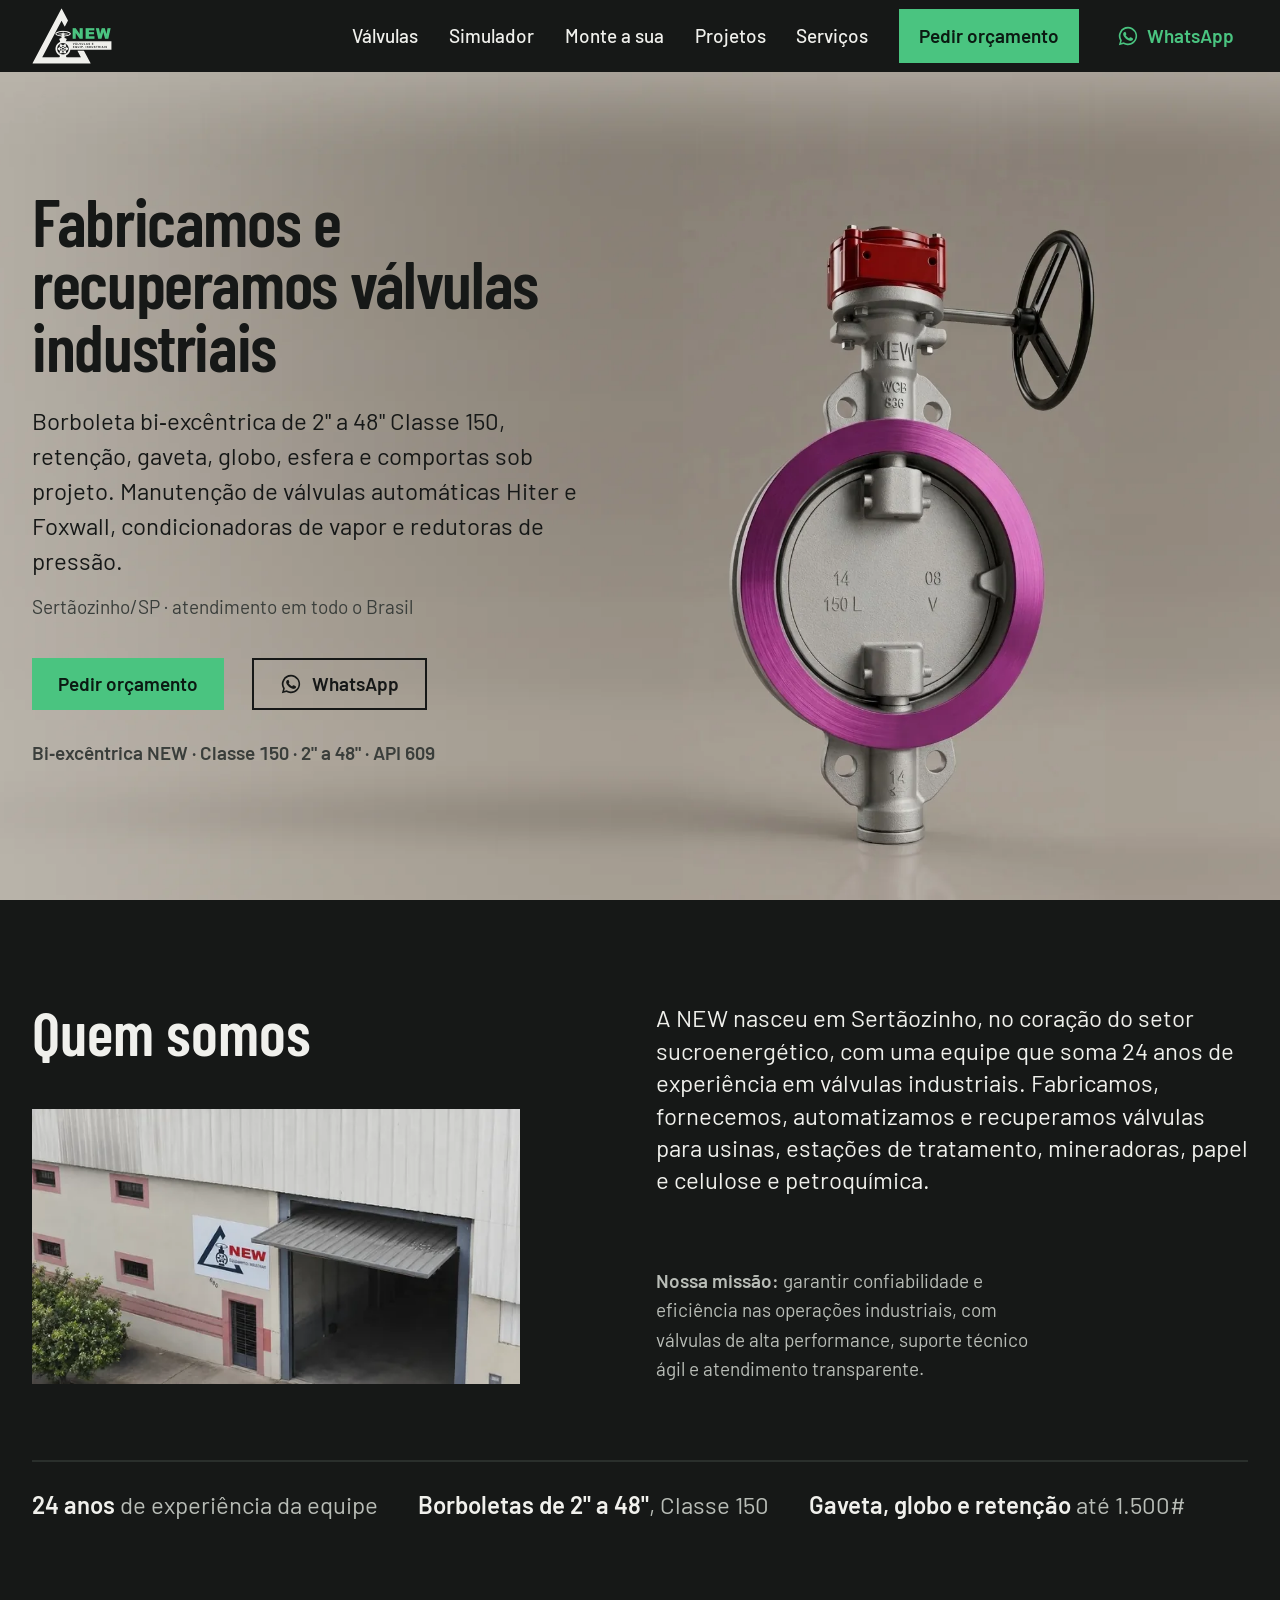
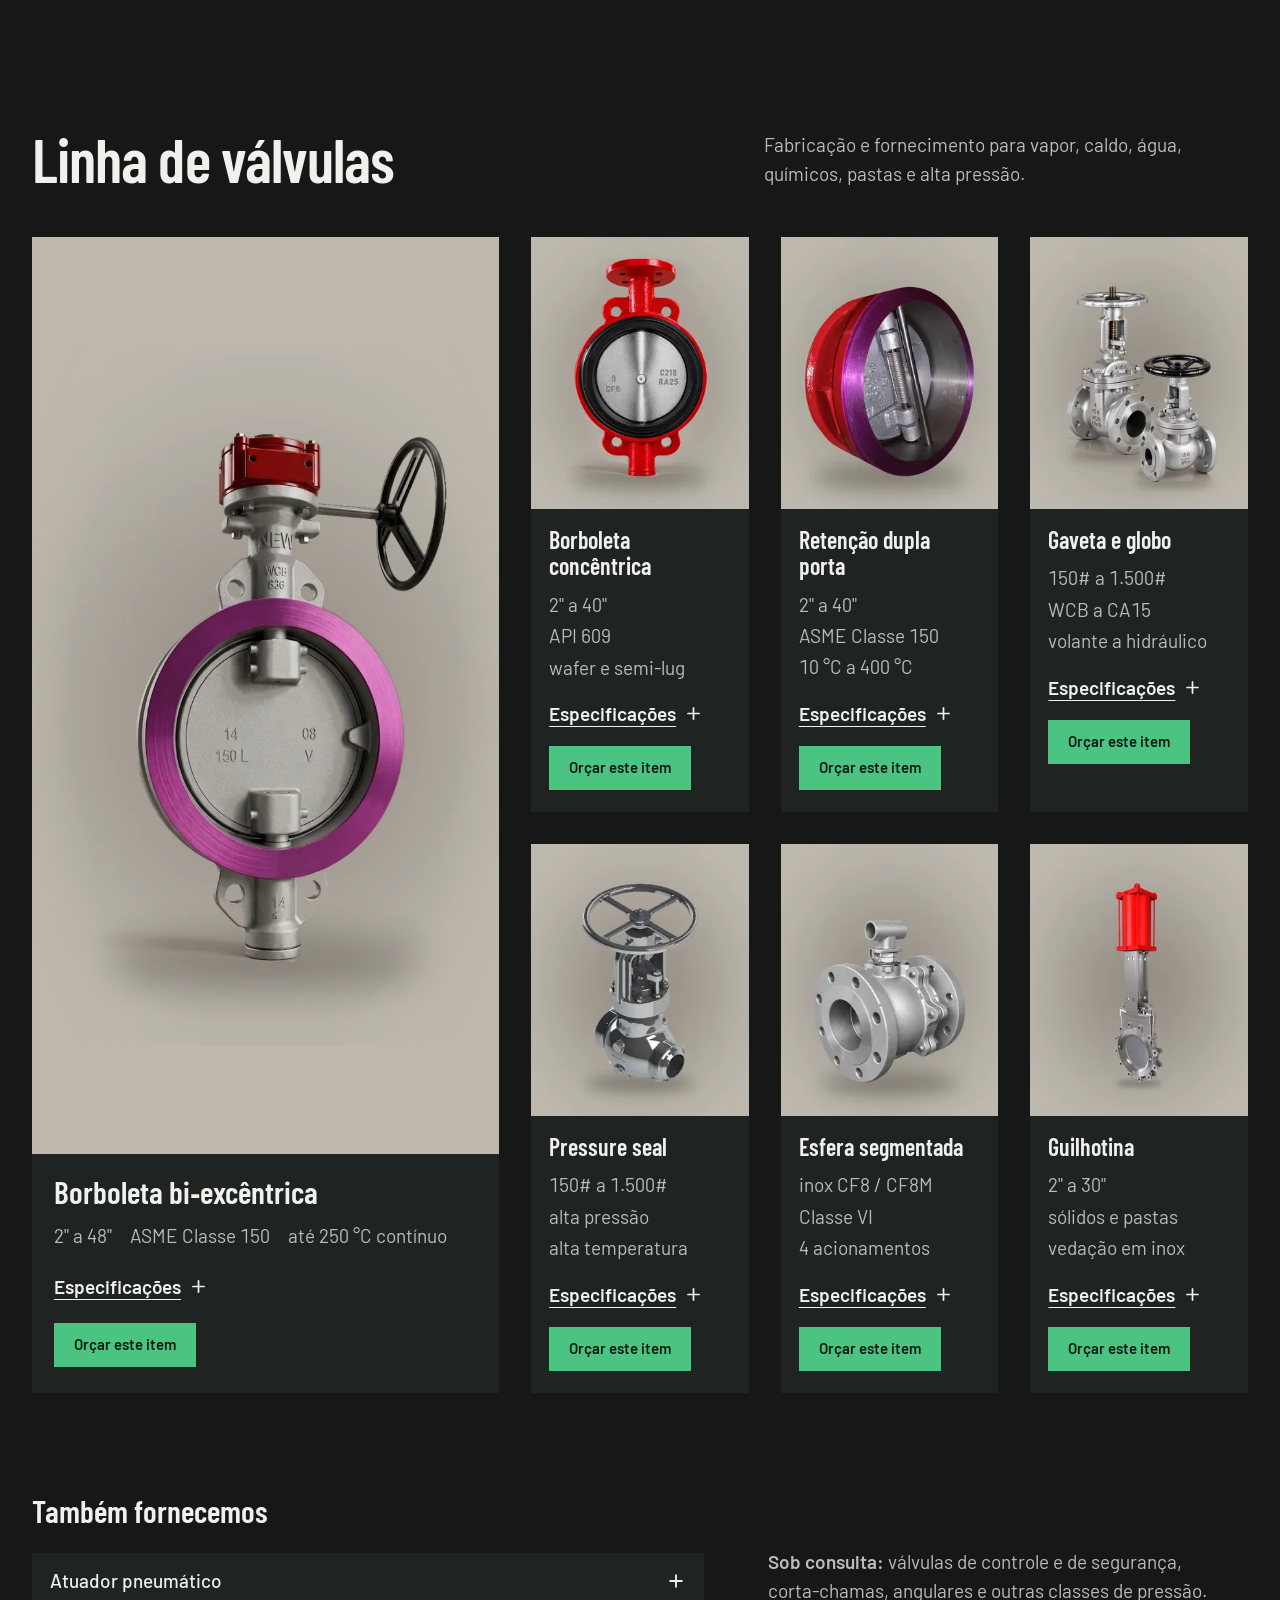
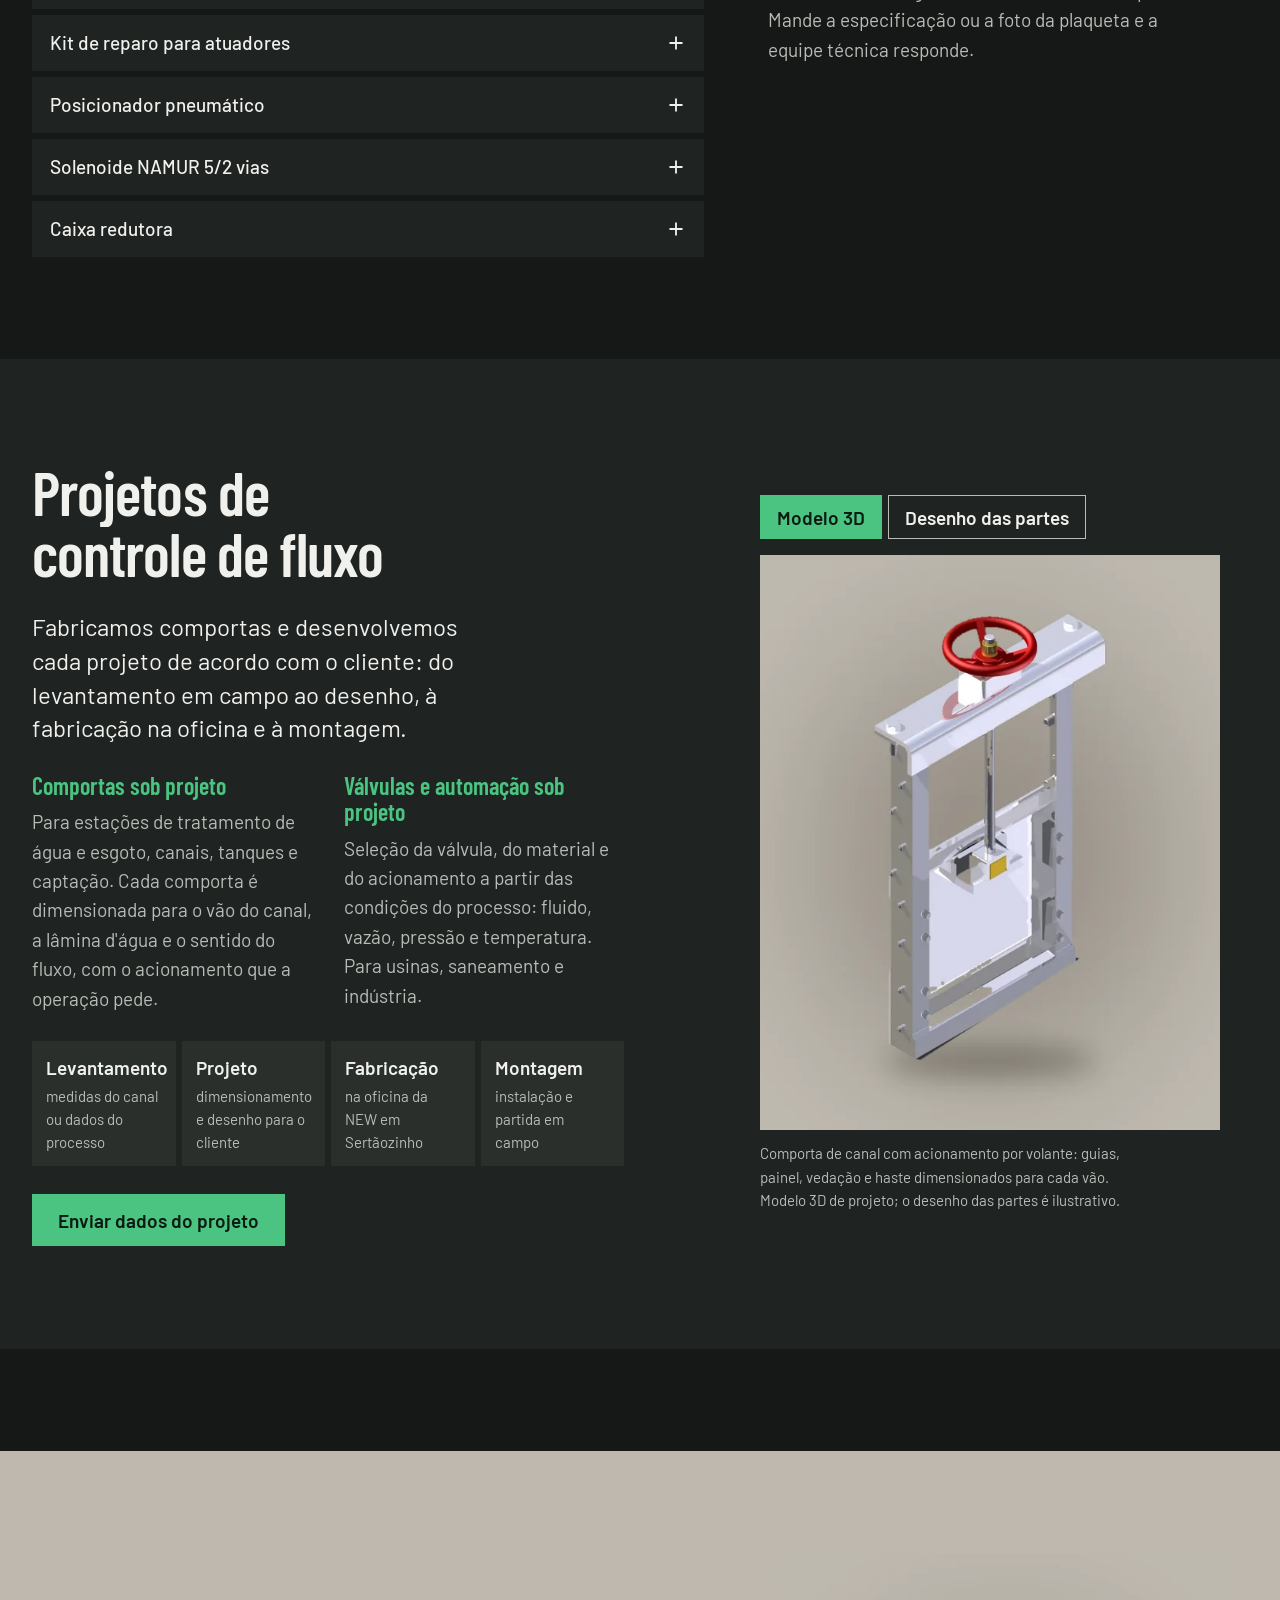
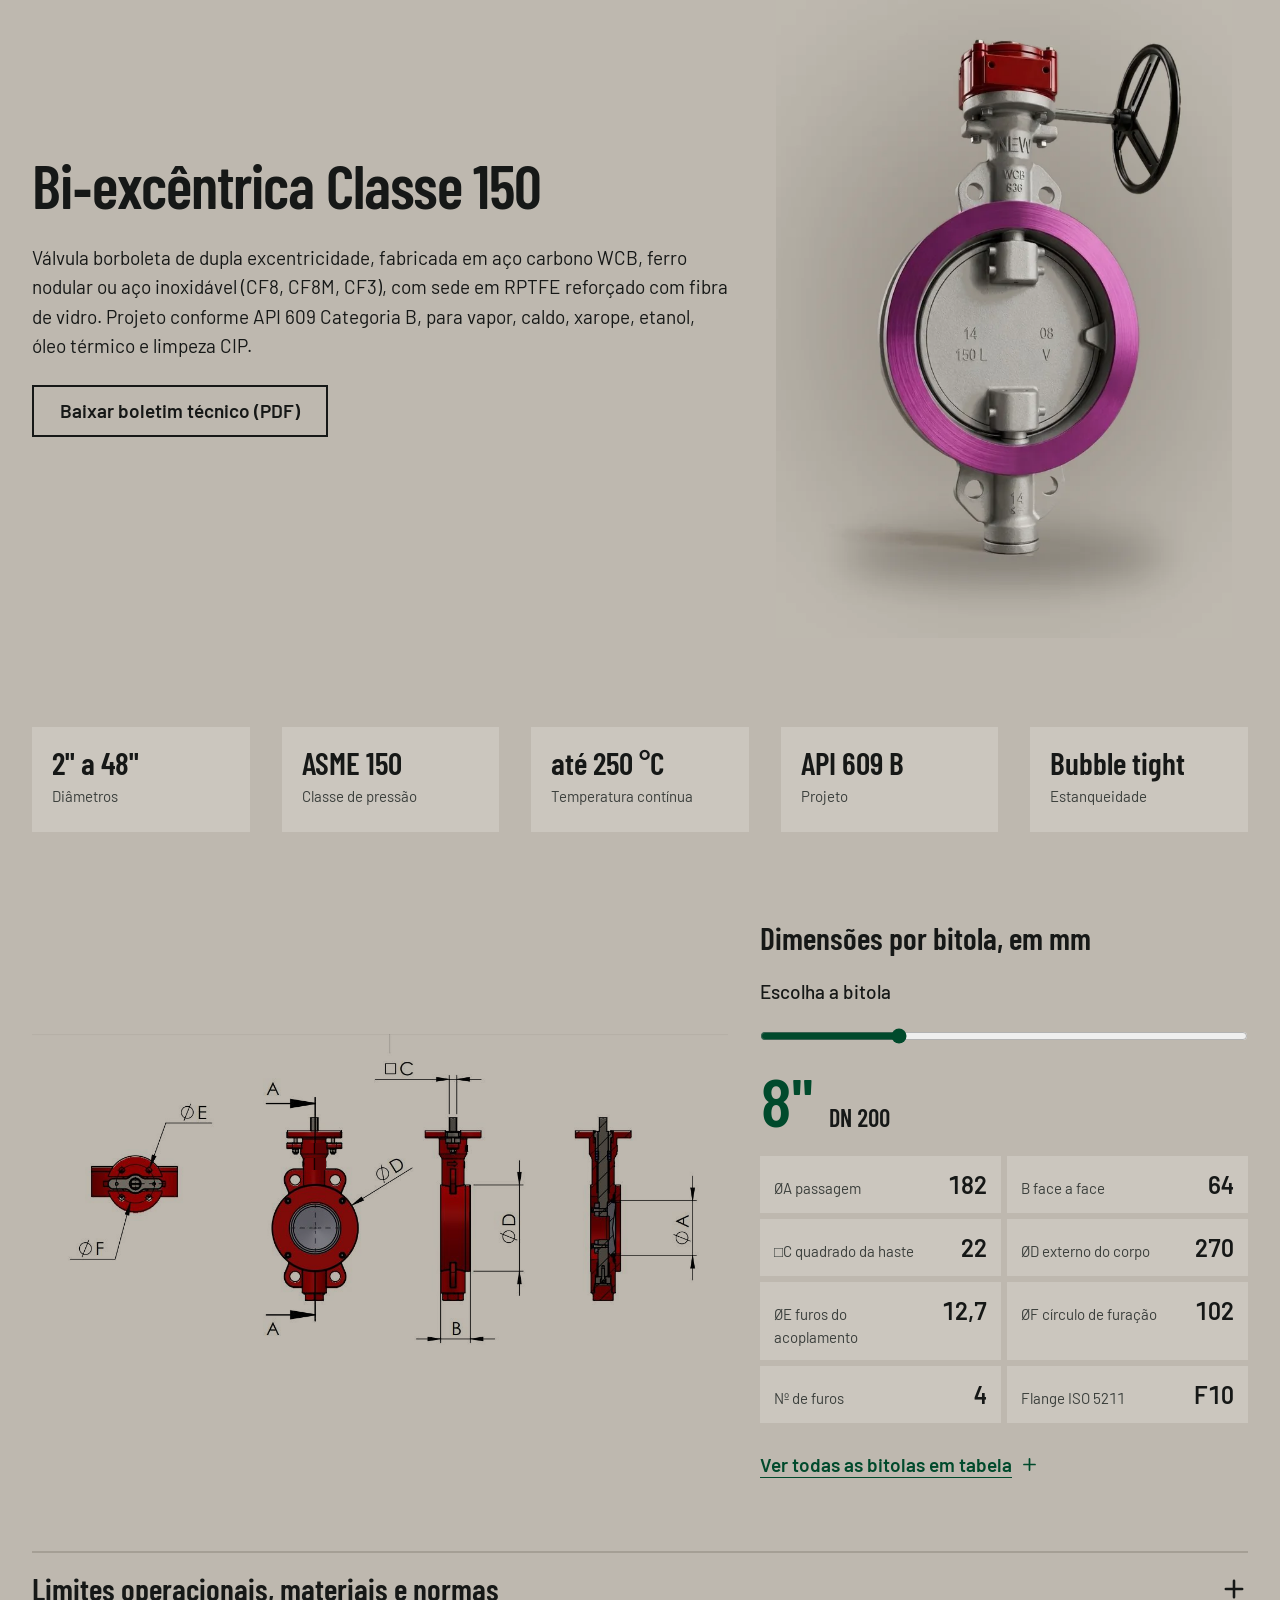
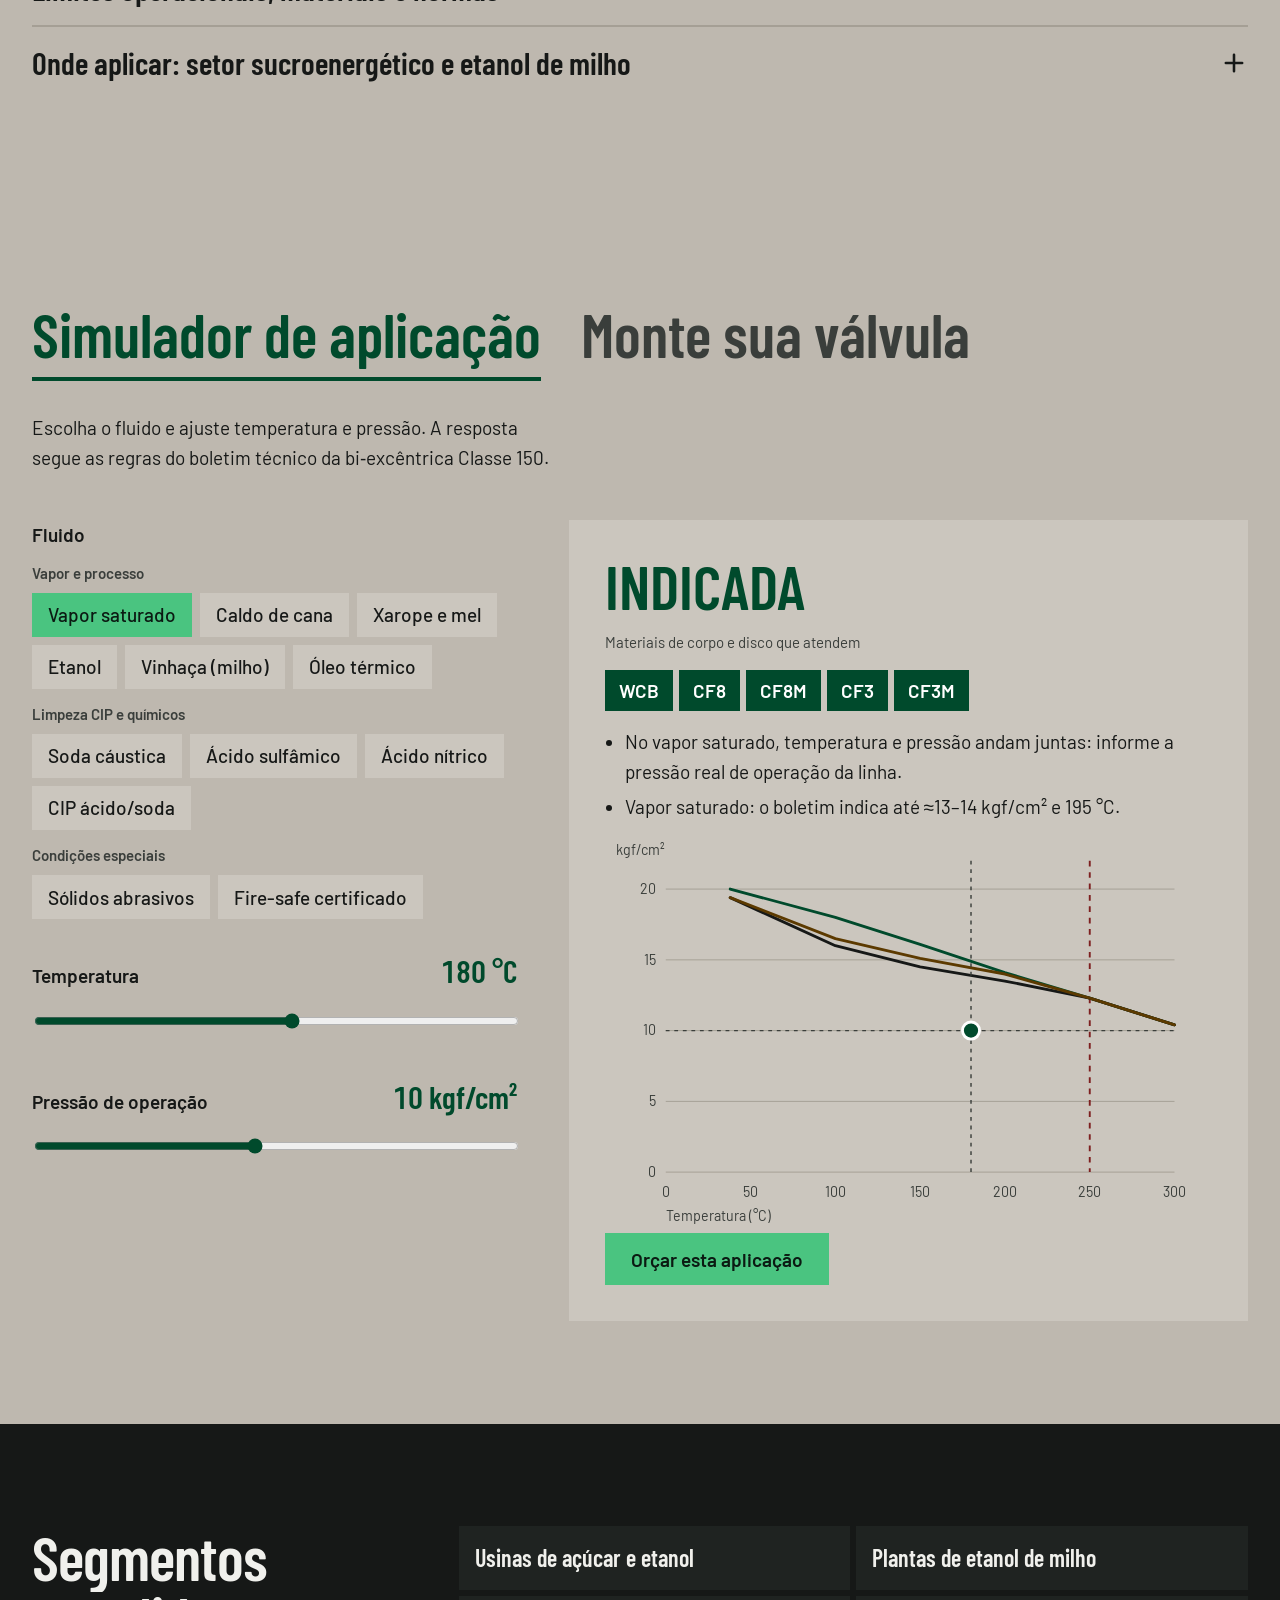
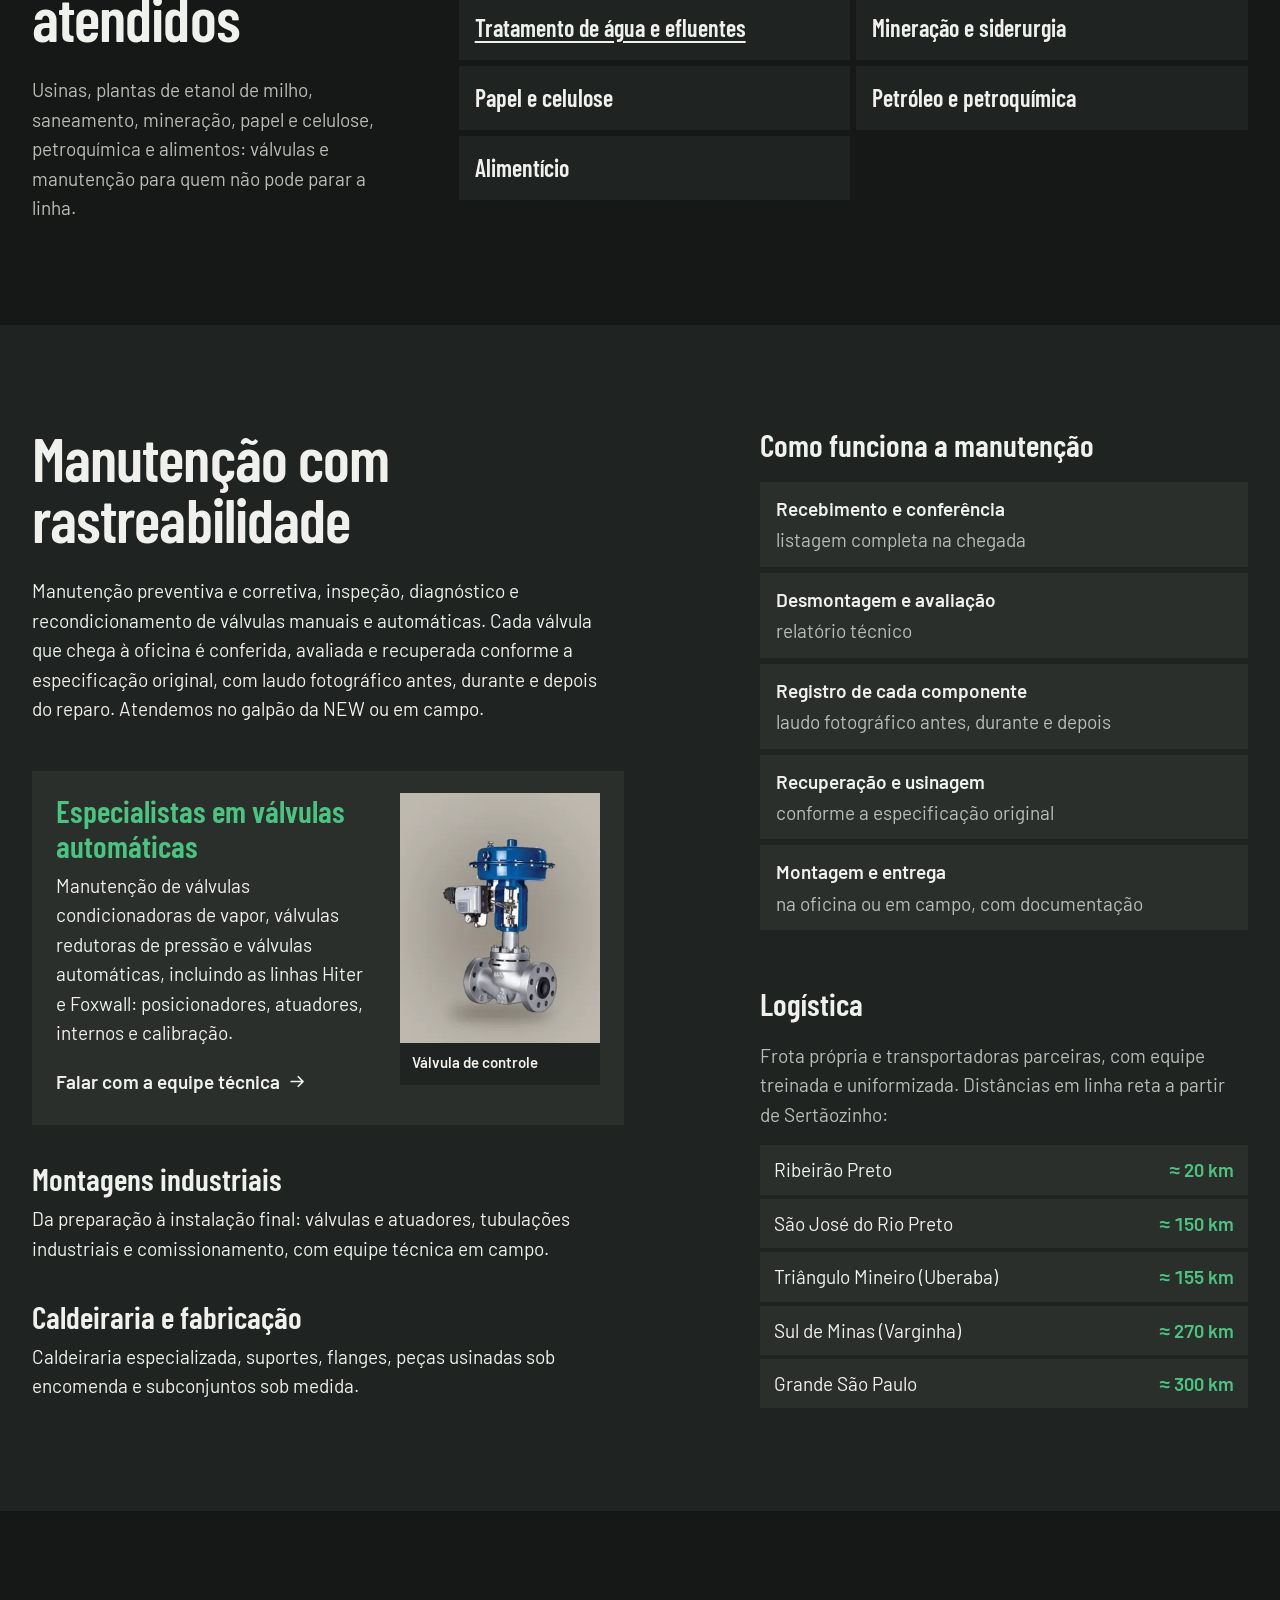
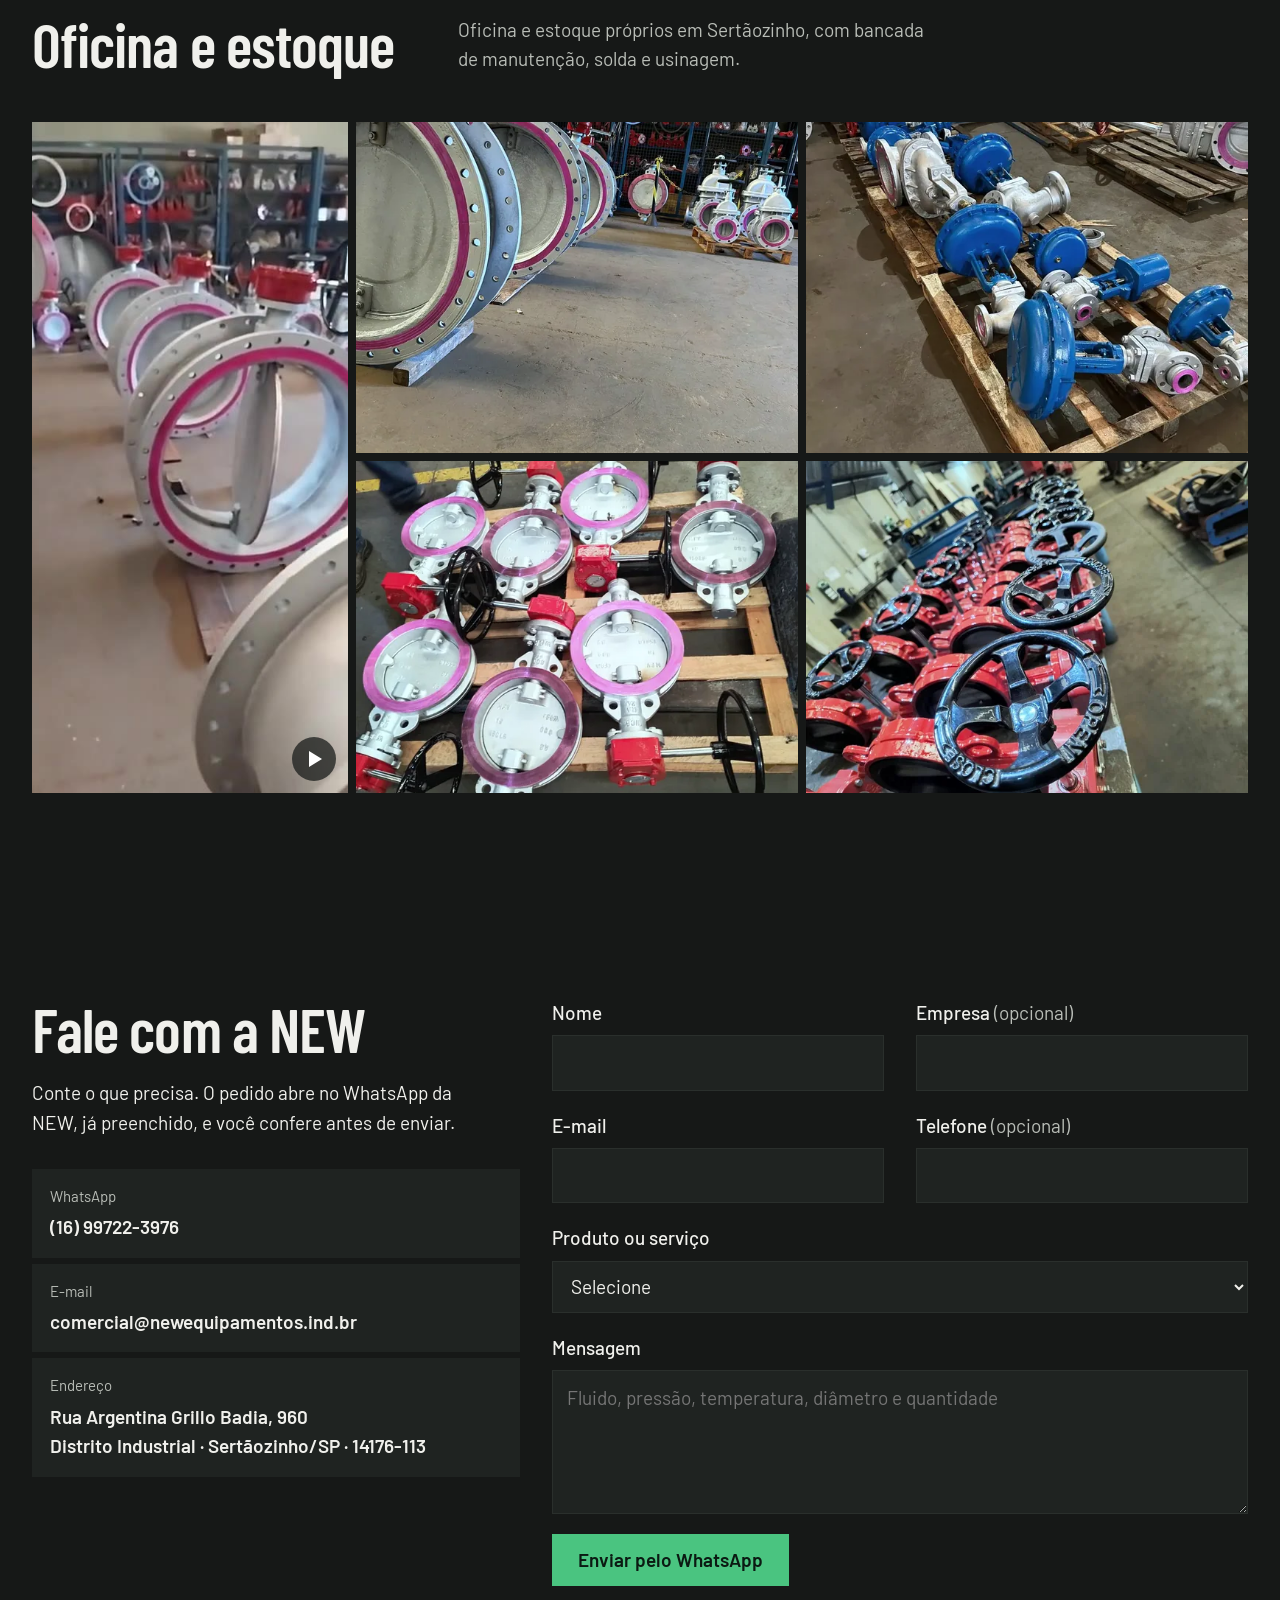
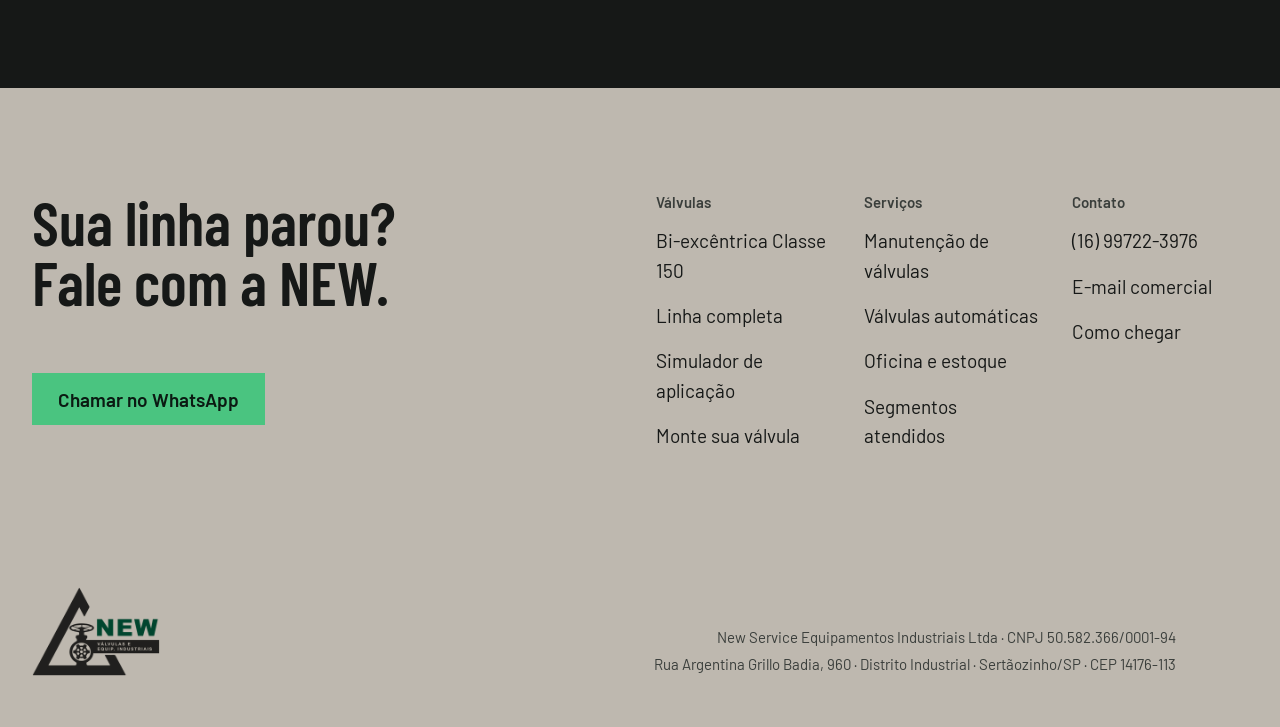
==== commit 4baa0ad0: "fix(simulador): limites de CIP e ácido nítrico, CF3M e nota de vapor Correções de 18/11/2026 pedidas" ====
--- a/index.html
+++ b/index.html
@@ -48,8 +48,8 @@
   </script>
   <link rel="preload" href="fonts/barlow-condensed-600.woff2" as="font" type="font/woff2" crossorigin />
   <link rel="preload" href="fonts/barlow-400.woff2" as="font" type="font/woff2" crossorigin />
-  <link rel="stylesheet" href="css/style.css?v=20261118d" />
-  <link rel="stylesheet" href="css/movimento.css?v=20261118d" />
+  <link rel="stylesheet" href="css/style.css?v=20261118e" />
+  <link rel="stylesheet" href="css/movimento.css?v=20261118e" />
   <script>
     // Se main.js não carregar em 3 s, devolve o conteúdo sem as entradas animadas.
     document.documentElement.classList.add("js");
@@ -861,11 +861,11 @@
     <svg viewBox="0 0 24 24" width="28" height="28" aria-hidden="true"><path fill="currentColor" d="M12 2a10 10 0 0 0-8.6 15.1L2 22l5-1.3A10 10 0 1 0 12 2Zm0 18.2a8.2 8.2 0 0 1-4.2-1.2l-.3-.2-3 .8.8-2.9-.2-.3A8.2 8.2 0 1 1 12 20.2Zm4.5-6.1c-.2-.1-1.5-.7-1.7-.8s-.4-.1-.6.1-.6.8-.8 1-.3.2-.5 0a6.7 6.7 0 0 1-3.3-2.9c-.3-.4.2-.4.6-1.3a.4.4 0 0 0 0-.4l-.8-1.9c-.2-.5-.4-.4-.6-.4h-.5a1 1 0 0 0-.7.3 3 3 0 0 0-.9 2.2 5.2 5.2 0 0 0 1.1 2.7 11.8 11.8 0 0 0 4.5 4c1.7.7 2.3.8 3.2.6a2.7 2.7 0 0 0 1.8-1.3 2.2 2.2 0 0 0 .2-1.2c-.1-.2-.3-.3-.6-.4Z"/></svg>
   </a>
 
-  <script src="js/engenharia.js?v=20261118d"></script>
-  <script src="js/whatsapp.js?v=20261118d"></script>
-  <script src="js/interativo.js?v=20261118d"></script>
-  <script src="js/main.js?v=20261118d"></script>
+  <script src="js/engenharia.js?v=20261118e"></script>
+  <script src="js/whatsapp.js?v=20261118e"></script>
+  <script src="js/interativo.js?v=20261118e"></script>
+  <script src="js/main.js?v=20261118e"></script>
   <script src="js/vendor/motion-14.3.0.min.js"></script>
-  <script src="js/movimento.js?v=20261118d"></script>
+  <script src="js/movimento.js?v=20261118e"></script>
 </body>
 </html>
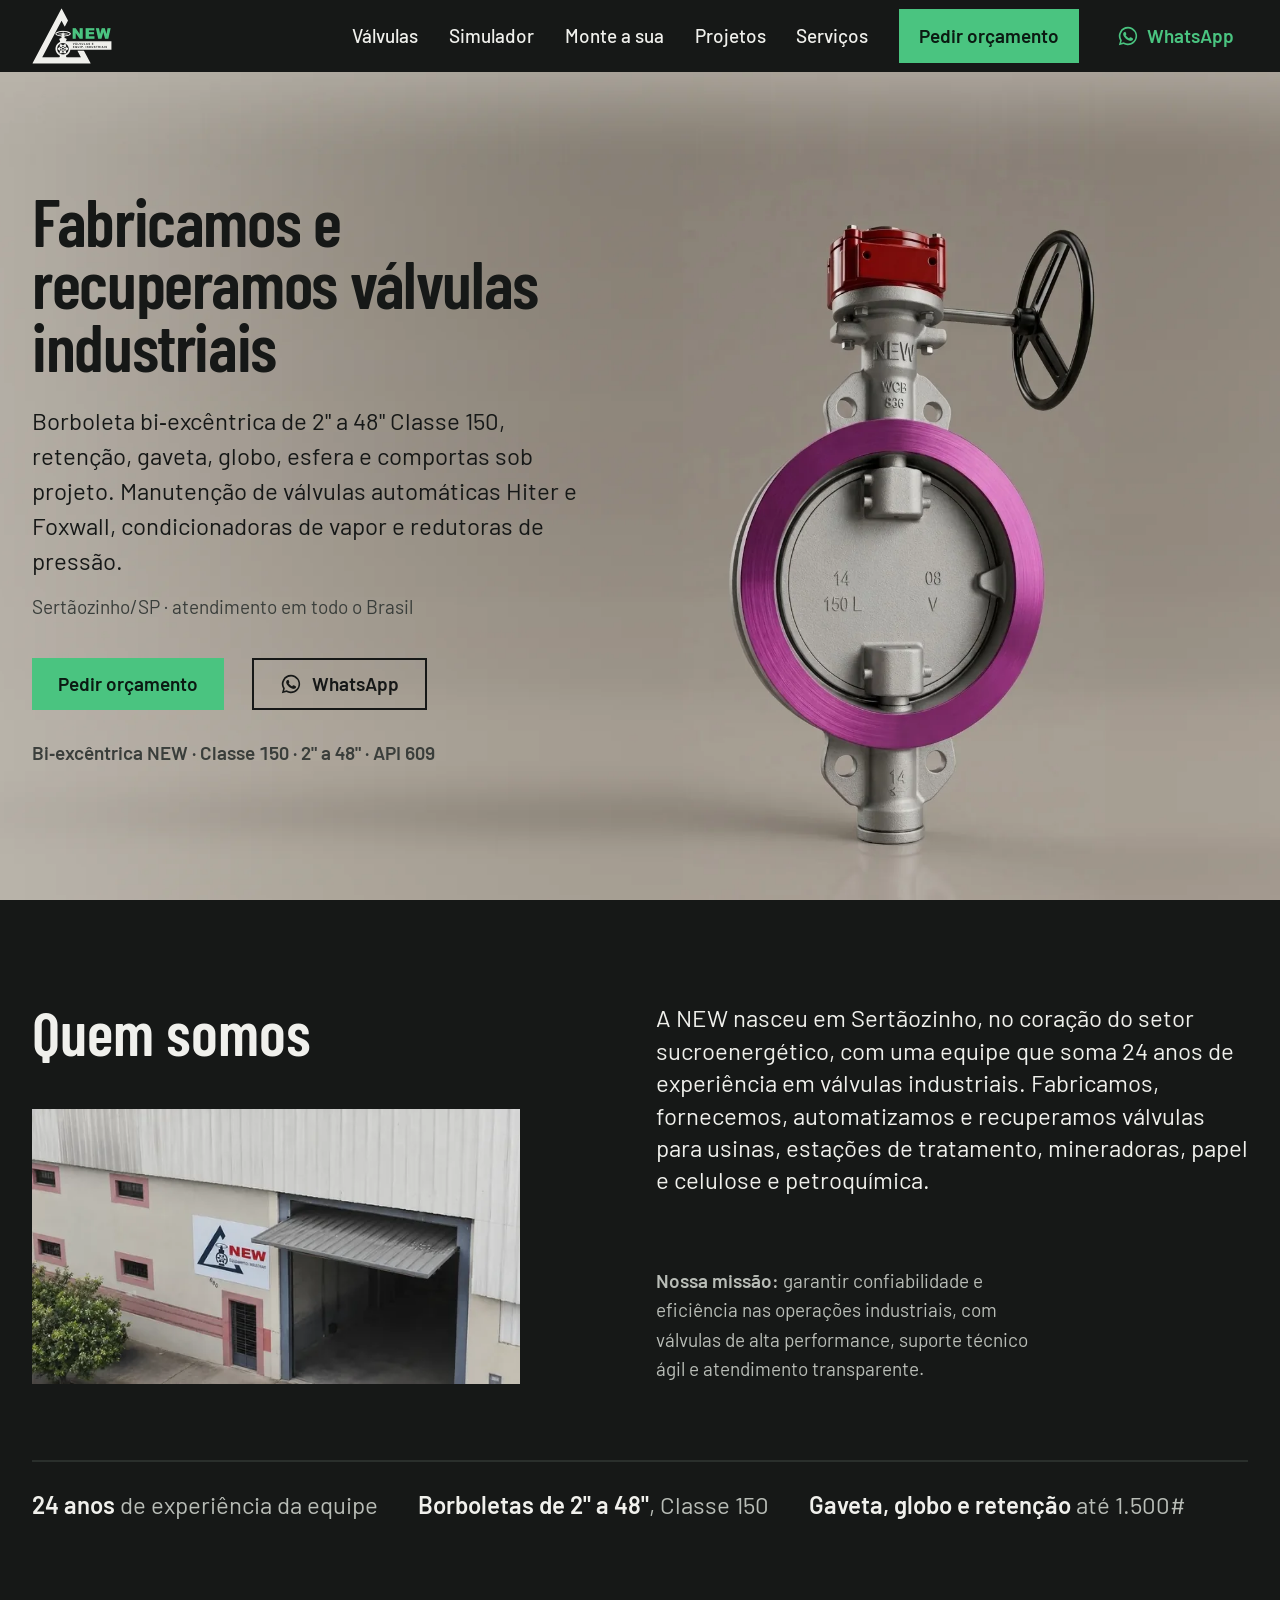
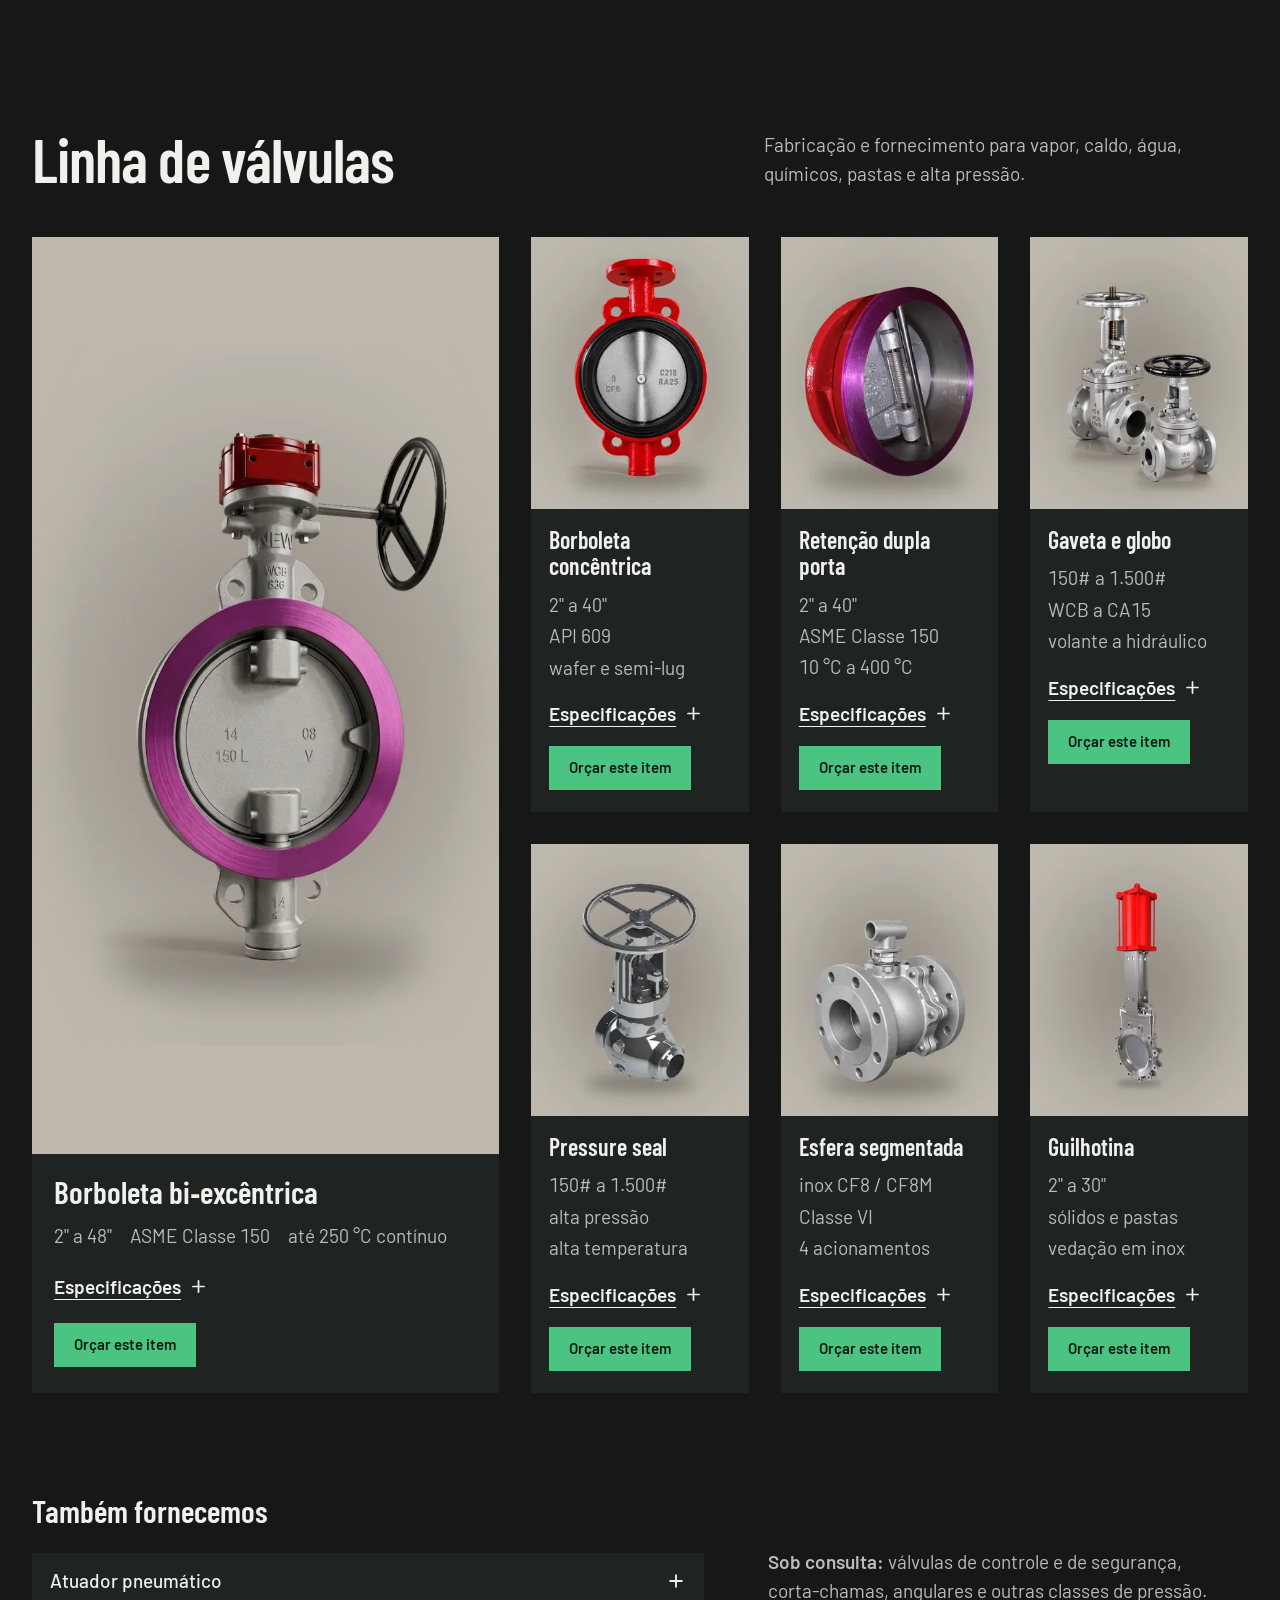
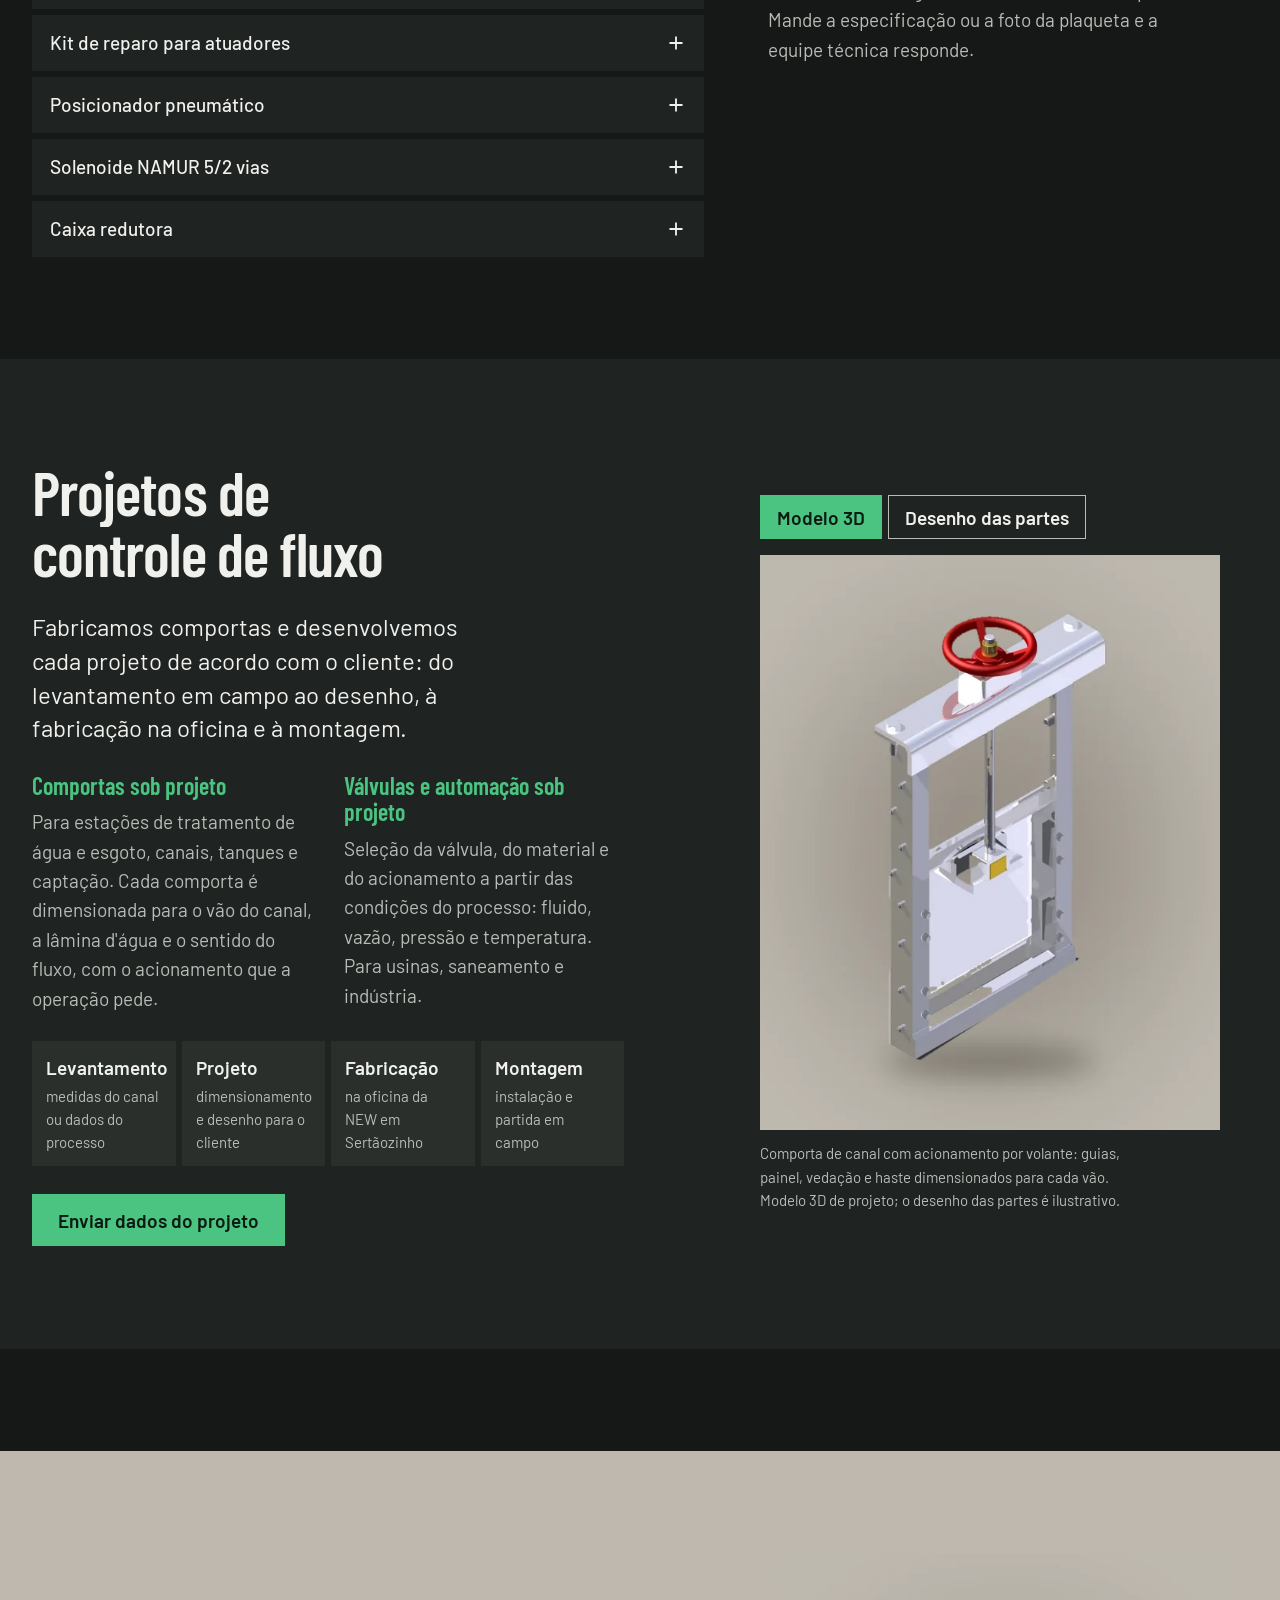
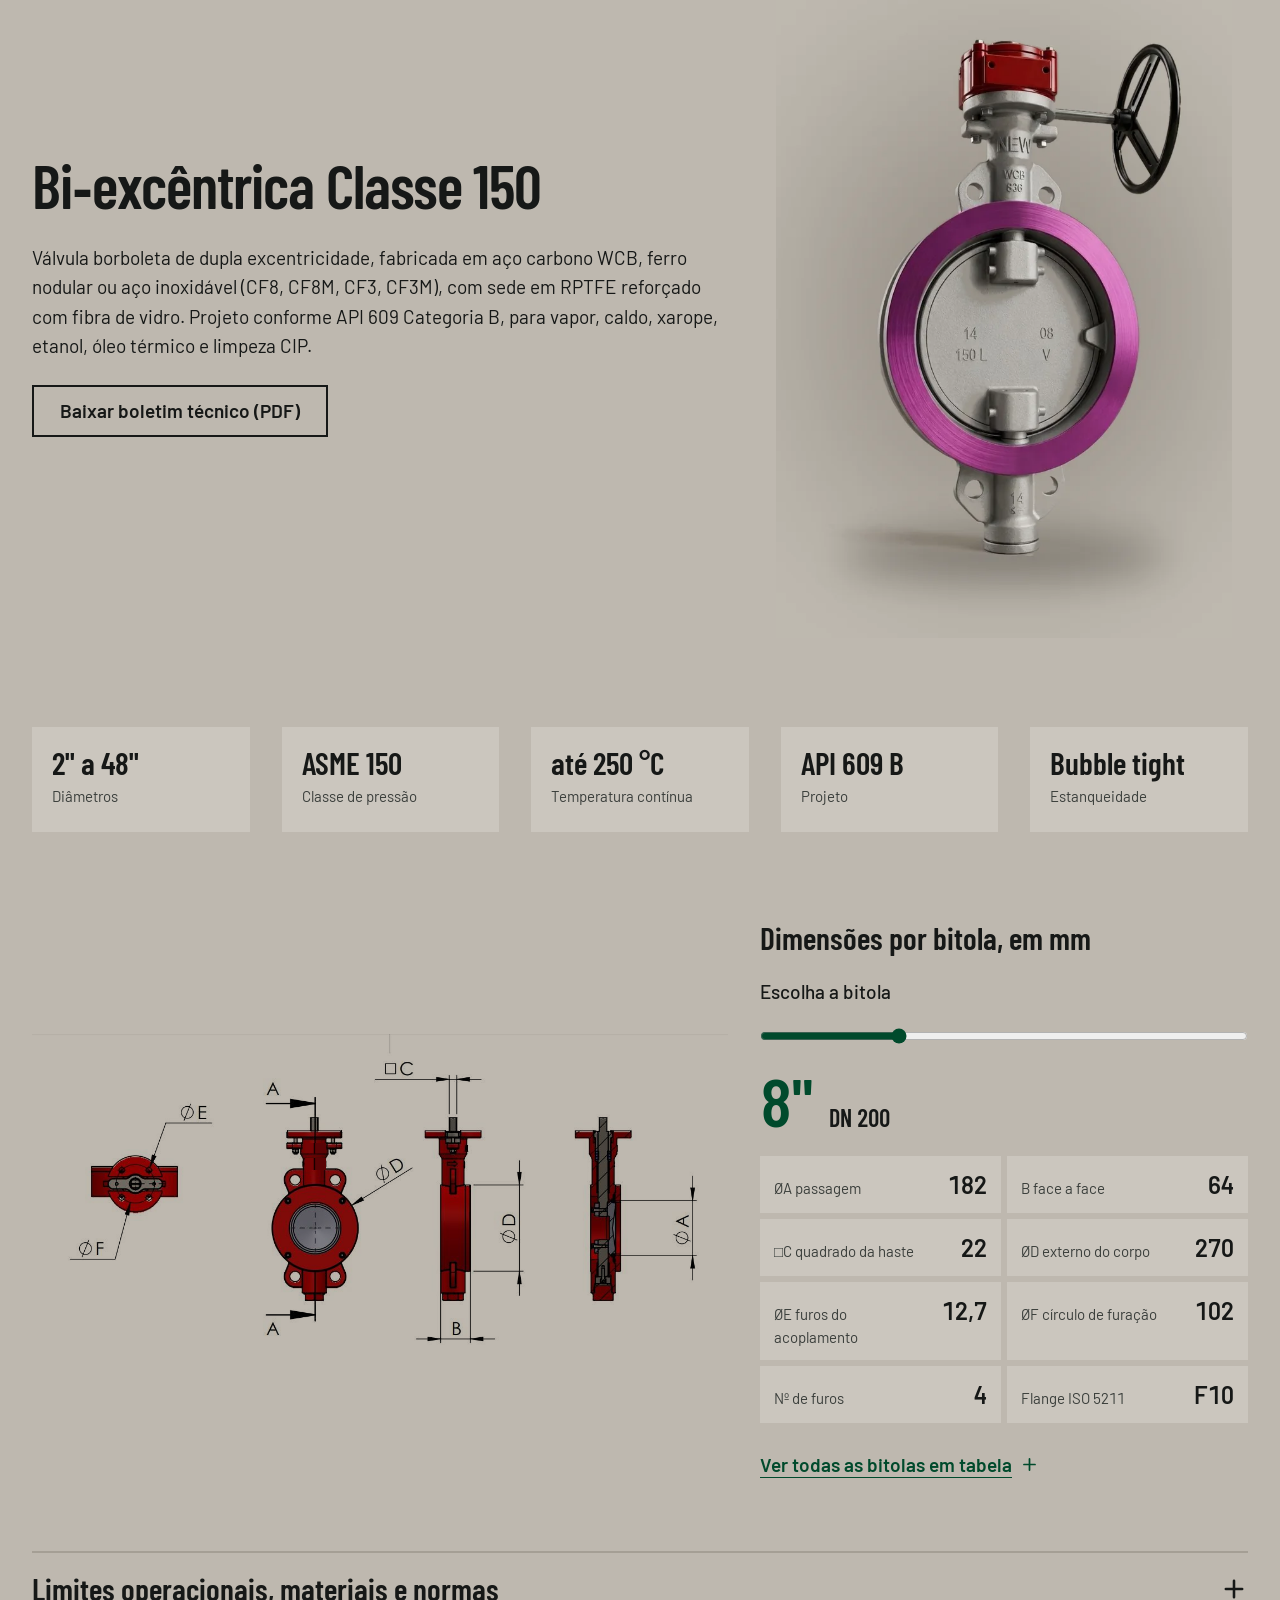
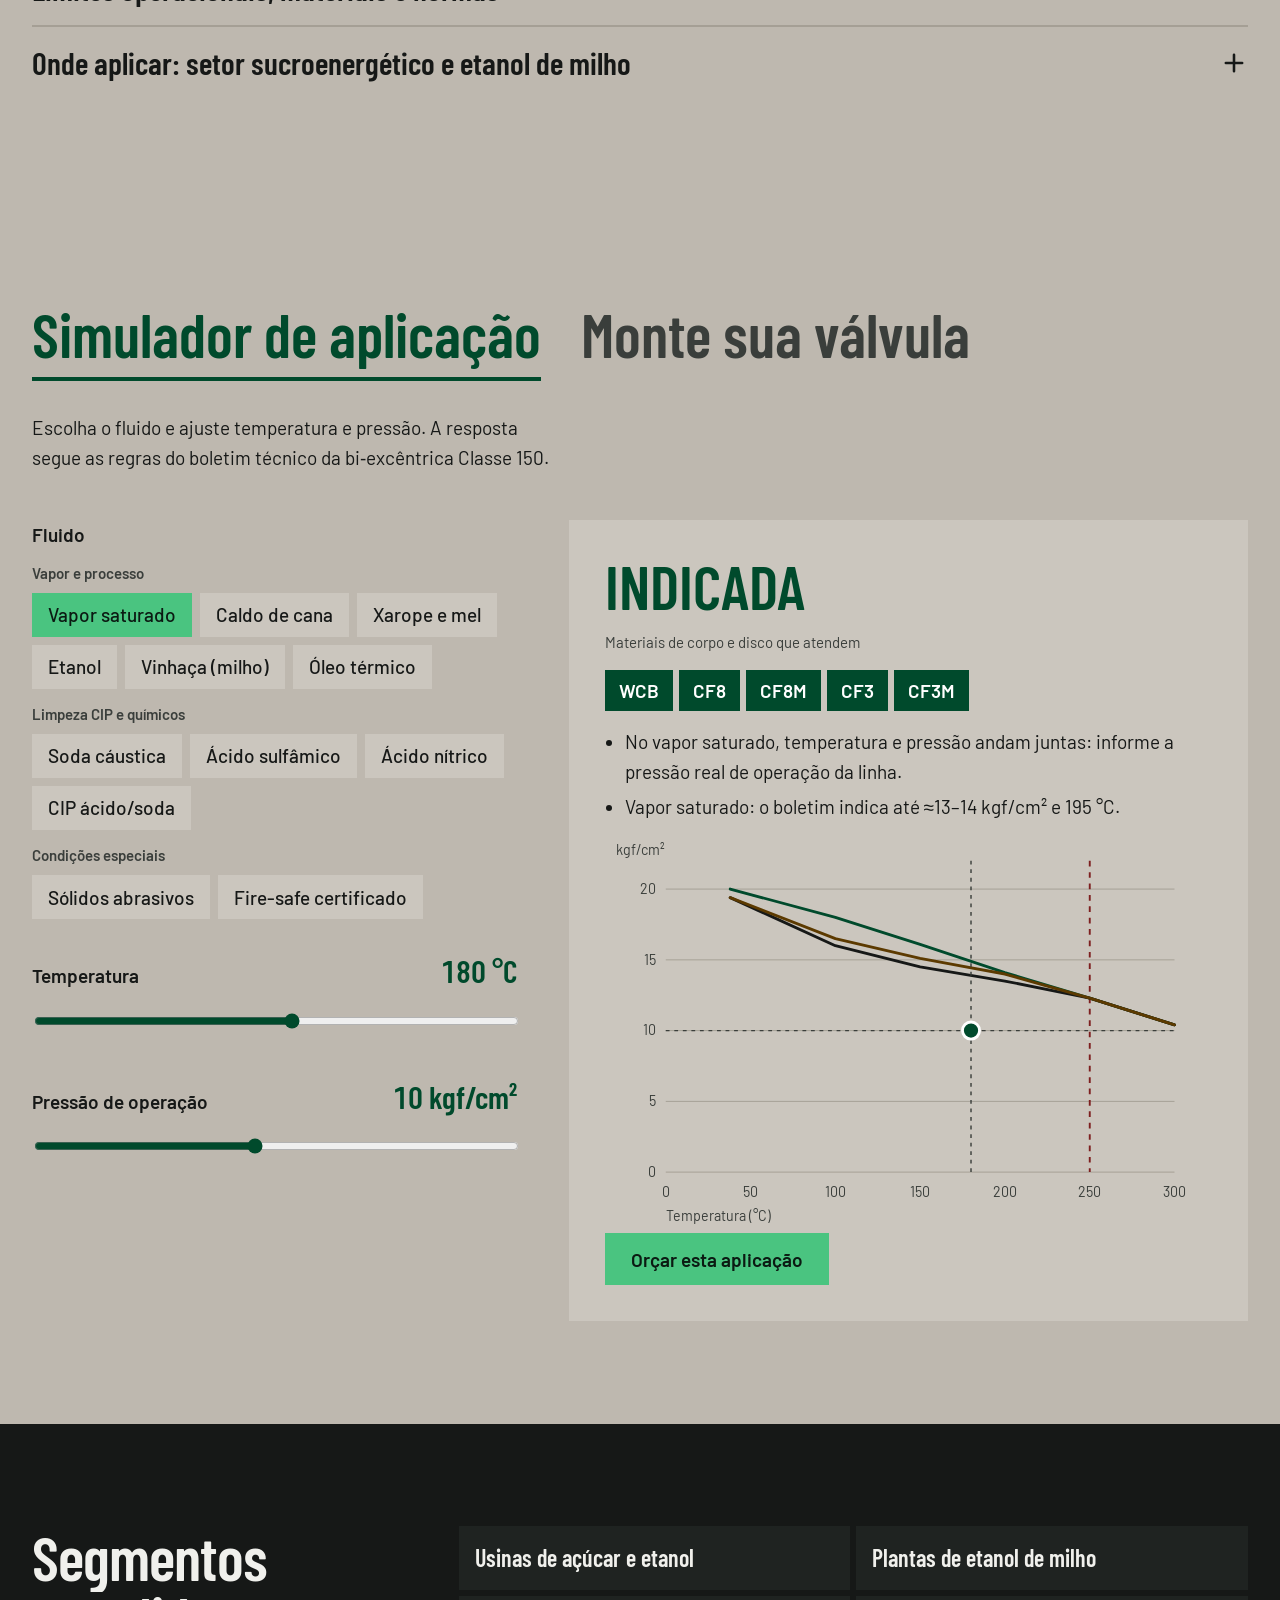
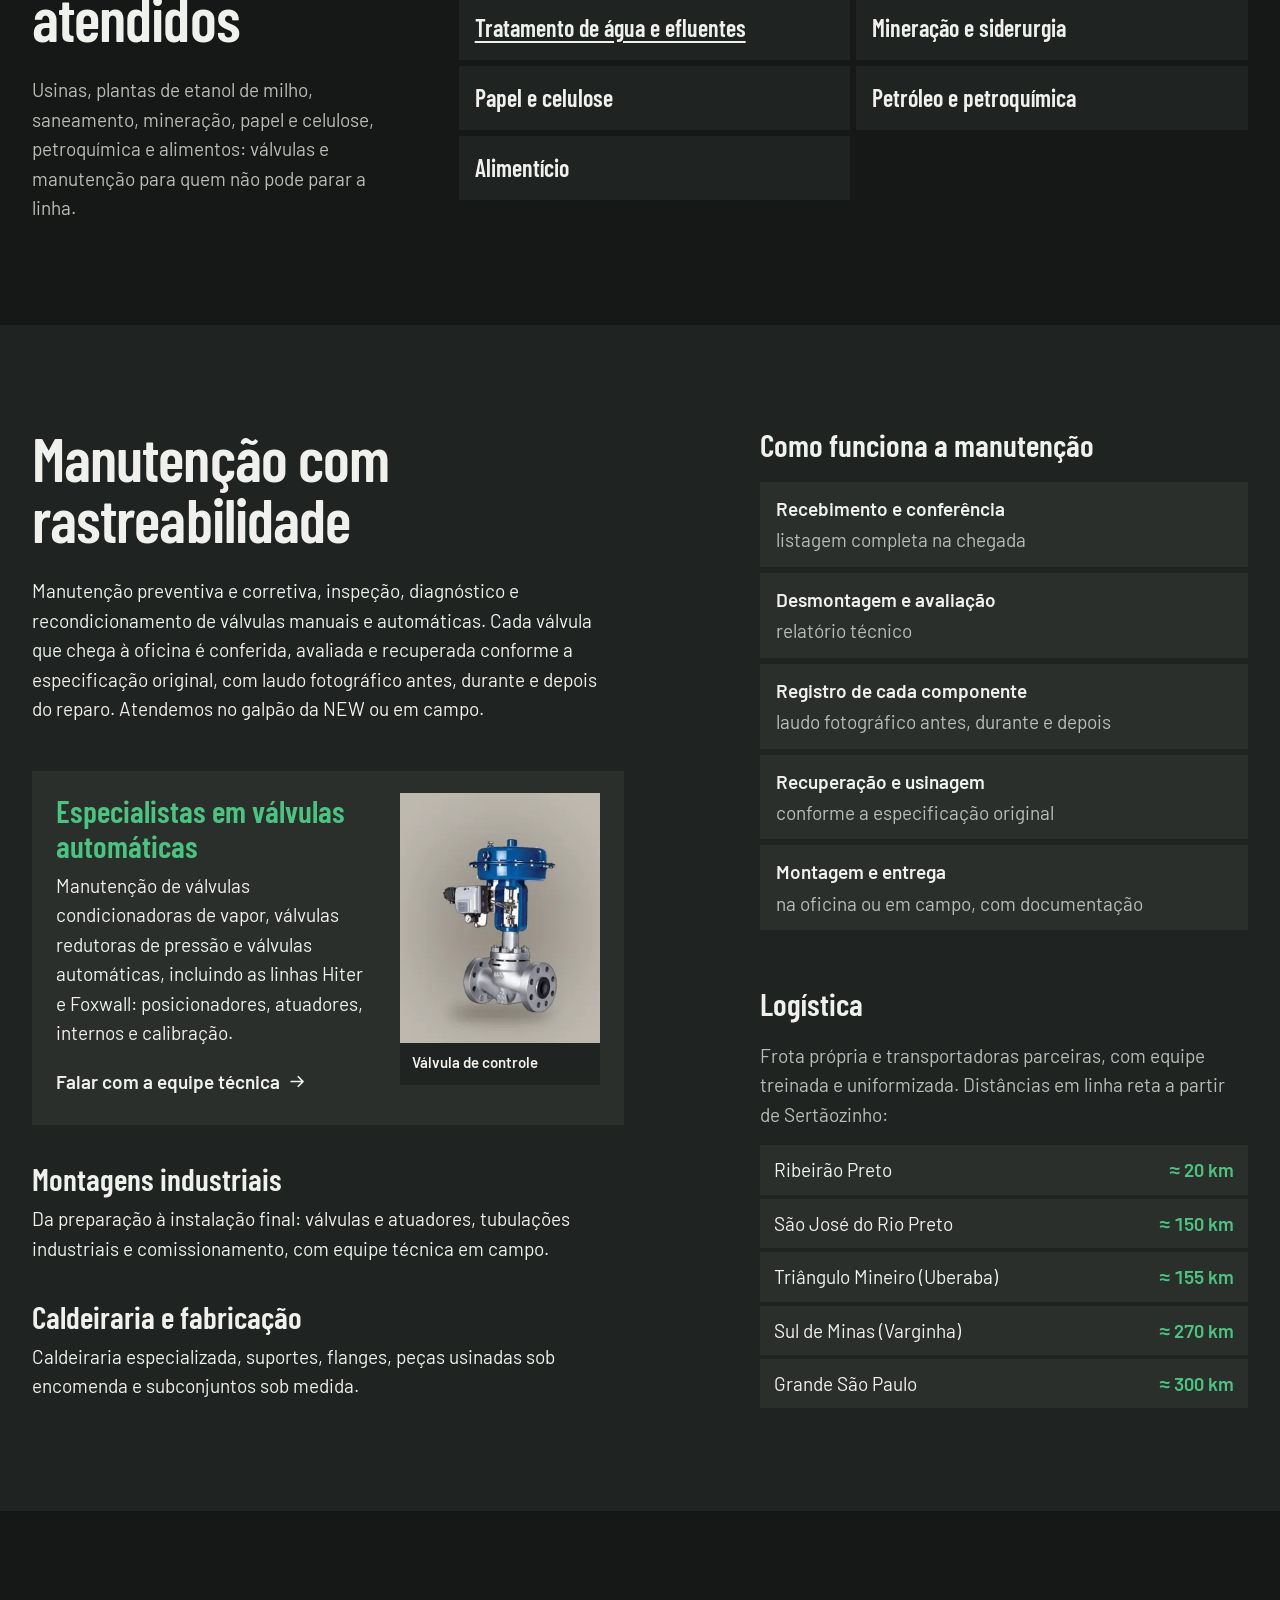
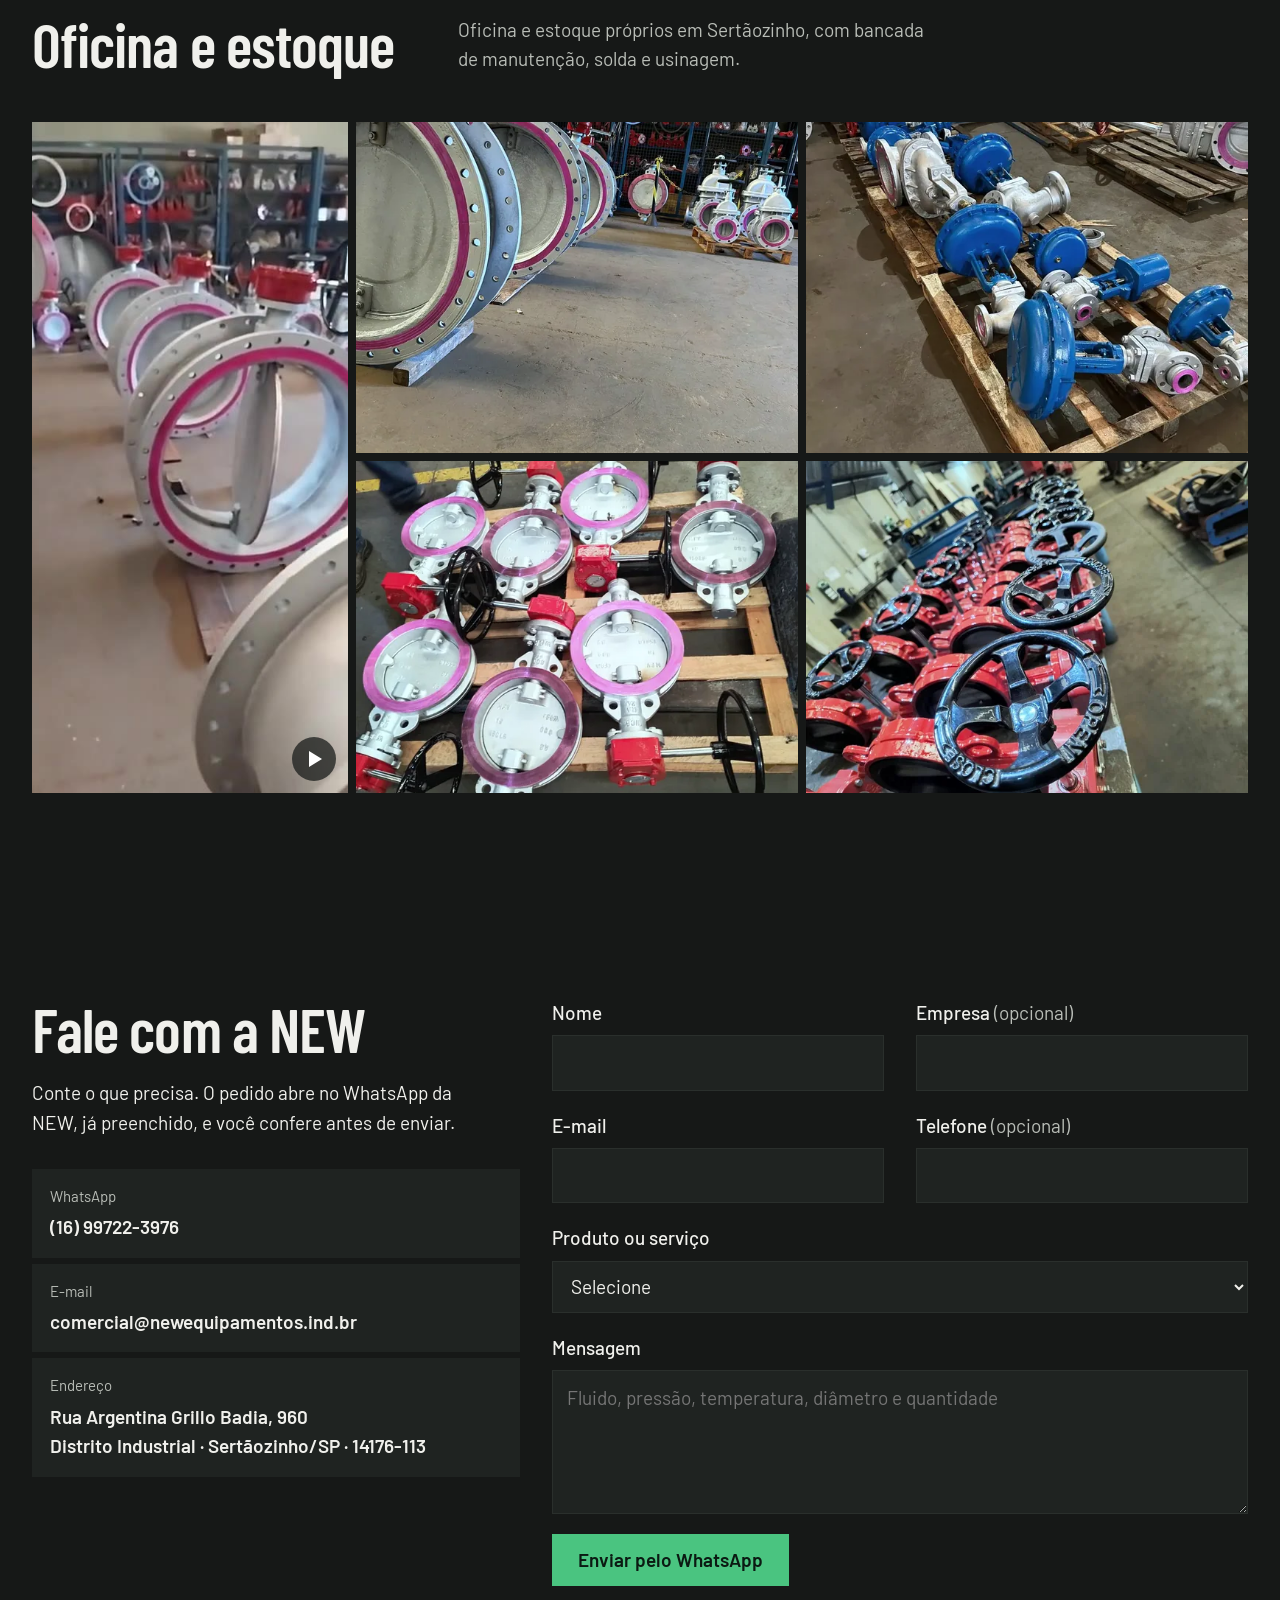
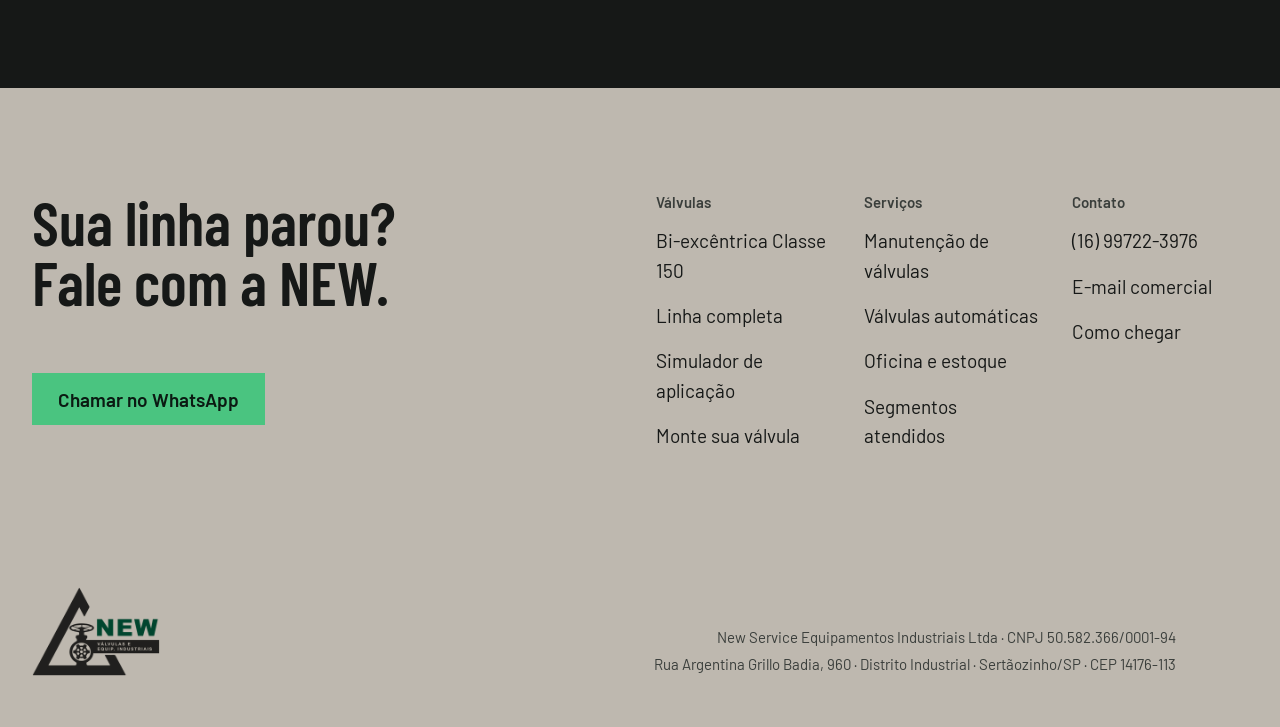
==== commit 73f1a7f0: "fix: ficha, gráfico e configurador alinhados ao simulador (CF3M e 90 °C) - tabela "Onde aplicar": CF" ====
--- a/index.html
+++ b/index.html
@@ -48,8 +48,8 @@
   </script>
   <link rel="preload" href="fonts/barlow-condensed-600.woff2" as="font" type="font/woff2" crossorigin />
   <link rel="preload" href="fonts/barlow-400.woff2" as="font" type="font/woff2" crossorigin />
-  <link rel="stylesheet" href="css/style.css?v=20261118e" />
-  <link rel="stylesheet" href="css/movimento.css?v=20261118e" />
+  <link rel="stylesheet" href="css/style.css?v=20261119a" />
+  <link rel="stylesheet" href="css/movimento.css?v=20261119a" />
   <script>
     // Se main.js não carregar em 3 s, devolve o conteúdo sem as entradas animadas.
     document.documentElement.classList.add("js");
@@ -146,7 +146,7 @@
             <details>
               <summary>Especificações</summary>
               <p>Dupla excentricidade, sede em RPTFE reforçado com fibra de vidro e projeto conforme API 609 Categoria B. Estanqueidade bubble tight no ensaio API 598.</p>
-              <dl class="specs"><div><dt>Extremidades</dt><dd>Semi-lug</dd></div><div><dt>Corpo e disco</dt><dd>WCB, ferro nodular, CF8, CF8M, CF3</dd></div><div><dt>Sede</dt><dd>RPTFE</dd></div></dl>
+              <dl class="specs"><div><dt>Extremidades</dt><dd>Semi-lug</dd></div><div><dt>Corpo e disco</dt><dd>WCB, ferro nodular, CF8, CF8M, CF3, CF3M</dd></div><div><dt>Sede</dt><dd>RPTFE</dd></div></dl>
               <a href="#bi-excentrica" class="link-arrow">Ficha técnica completa</a>
             </details>
             <button type="button" class="btn btn--small js-orcar">Orçar este item</button>
@@ -376,7 +376,7 @@
       <div class="tech-head reveal">
         <h2 class="section-title">Bi‑excêntrica Classe 150</h2>
         <div class="tech-intro">
-          <p>Válvula borboleta de dupla excentricidade, fabricada em aço carbono WCB, ferro nodular ou aço inoxidável (CF8, CF8M, CF3), com sede em RPTFE reforçado com fibra de vidro. Projeto conforme API 609 Categoria B, para vapor, caldo, xarope, etanol, óleo térmico e limpeza CIP.</p>
+          <p>Válvula borboleta de dupla excentricidade, fabricada em aço carbono WCB, ferro nodular ou aço inoxidável (CF8, CF8M, CF3, CF3M), com sede em RPTFE reforçado com fibra de vidro. Projeto conforme API 609 Categoria B, para vapor, caldo, xarope, etanol, óleo térmico e limpeza CIP.</p>
           <a class="btn btn--ghost" href="docs/tecnico/DT-VB150-001-valvula-borboleta-bi-excentrica-classe-150.pdf" download>Baixar boletim técnico (PDF)</a>
         </div>
         <picture class="tech-render">
@@ -454,12 +454,12 @@
           <h3>Limites operacionais</h3>
           <figure class="pt">
             <svg id="curva-pt" class="pt-chart" viewBox="0 0 640 400" role="img" aria-labelledby="curva-pt-titulo">
-              <title id="curva-pt-titulo">Pressão máxima admissível do corpo, em kgf/cm², de 38 °C a 300 °C, para WCB, CF8/CF3 e CF8M. Os dados estão na tabela ao lado.</title>
+              <title id="curva-pt-titulo">Pressão máxima admissível do corpo, em kgf/cm², de 38 °C a 300 °C, para WCB, CF8/CF3 e CF8M/CF3M. Os dados estão na tabela ao lado.</title>
               <line class="pt-grid" x1="64" x2="600" y1="352.0" y2="352.0" /><text class="pt-tick" x="54" y="357.0" text-anchor="end">0</text><line class="pt-grid" x1="64" x2="600" y1="277.5" y2="277.5" /><text class="pt-tick" x="54" y="282.5" text-anchor="end">5</text><line class="pt-grid" x1="64" x2="600" y1="202.9" y2="202.9" /><text class="pt-tick" x="54" y="207.9" text-anchor="end">10</text><line class="pt-grid" x1="64" x2="600" y1="128.4" y2="128.4" /><text class="pt-tick" x="54" y="133.4" text-anchor="end">15</text><line class="pt-grid" x1="64" x2="600" y1="53.8" y2="53.8" /><text class="pt-tick" x="54" y="58.8" text-anchor="end">20</text><text class="pt-tick" x="64.0" y="378" text-anchor="middle">0</text><text class="pt-tick" x="153.3" y="378" text-anchor="middle">50</text><text class="pt-tick" x="242.7" y="378" text-anchor="middle">100</text><text class="pt-tick" x="332.0" y="378" text-anchor="middle">150</text><text class="pt-tick" x="421.3" y="378" text-anchor="middle">200</text><text class="pt-tick" x="510.7" y="378" text-anchor="middle">250</text><text class="pt-tick" x="600.0" y="378" text-anchor="middle">300</text><line class="pt-seat" x1="510.7" x2="510.7" y1="24" y2="352" /><text class="pt-note" x="502.7" y="38" text-anchor="end">limite contínuo da sede · 250 °C</text>
               <polyline data-serie="WCB" class="pt-line pt-wcb" points="131.9,53.8 242.7,83.6 332.0,112.0 421.3,141.8 510.7,168.6 600.0,196.9" />
               <polyline data-serie="CF8/CF3" class="pt-line pt-cf8" points="131.9,62.8 242.7,113.5 332.0,135.8 421.3,150.7 510.7,168.6 600.0,196.9" />
               <polyline data-serie="CF8M" class="pt-line pt-cf8m" points="131.9,62.8 242.7,106.0 332.0,126.9 421.3,143.3 510.7,168.6 600.0,196.9" />
-              <text class="pt-label pt-wcb" x="137.9" y="43.8">WCB</text><text class="pt-label pt-cf8m" x="252.7" y="94.0">CF8M</text><text class="pt-label pt-cf8" x="236.7" y="139.5">CF8/CF3</text>
+              <text class="pt-label pt-wcb" x="137.9" y="43.8">WCB</text><text class="pt-label pt-cf8m" x="150" y="150">CF8M/CF3M</text><text class="pt-label pt-cf8" x="150" y="172">CF8/CF3</text>
               <text class="pt-axis" x="64" y="404">Temperatura (°C)</text>
               <text class="pt-axis" x="12" y="18">kgf/cm²</text>
             </svg>
@@ -467,7 +467,7 @@
           <div class="table-scroll" tabindex="0" role="region" aria-label="Pressão por temperatura">
             <table id="tabela-pt">
               <caption>Pressão máxima admissível do corpo (kgf/cm²), ASME B16.34 Classe 150</caption>
-              <thead><tr><th scope="col">Temperatura</th><th scope="col">WCB</th><th scope="col">CF8/CF3</th><th scope="col">CF8M</th></tr></thead>
+              <thead><tr><th scope="col">Temperatura</th><th scope="col">WCB</th><th scope="col">CF8/CF3</th><th scope="col">CF8M/CF3M</th></tr></thead>
               <tbody>
               <tr><th scope="row">38 °C</th><td>20,0</td><td>19,4</td><td>19,4</td></tr>
               <tr><th scope="row">100 °C</th><td>18,0</td><td>16,0</td><td>16,5</td></tr>
@@ -487,16 +487,16 @@
             <table>
               <thead><tr><th scope="col">Componente</th><th scope="col">Materiais disponíveis</th></tr></thead>
               <tbody>
-                <tr><th scope="row">Corpo</th><td>WCB, ferro nodular, CF8, CF8M, CF3</td></tr>
-                <tr><th scope="row">Disco</th><td>WCB, ferro nodular, CF8, CF8M, CF3</td></tr>
+                <tr><th scope="row">Corpo</th><td>WCB, ferro nodular, CF8, CF8M, CF3, CF3M</td></tr>
+                <tr><th scope="row">Disco</th><td>WCB, ferro nodular, CF8, CF8M, CF3, CF3M</td></tr>
                 <tr><th scope="row">Haste</th><td>WCB, ferro nodular, CF8, CF8M, CF3</td></tr>
-                <tr><th scope="row">Buchas</th><td>Bronze, WCB, ferro nodular, CF8, CF8M, CF3</td></tr>
+                <tr><th scope="row">Buchas</th><td>Bronze, WCB, ferro nodular, CF8, CF8M, CF3, CF3M</td></tr>
                 <tr><th scope="row">Sede</th><td>RPTFE (PTFE reforçado com fibra de vidro)</td></tr>
                 <tr><th scope="row">Gaxeta</th><td>Carbono e grafite</td></tr>
               </tbody>
             </table>
           </div>
-          <p class="tech-note">WCB: ASTM A216 Gr. WCB. CF8, CF8M e CF3: ASTM A351, equivalentes a AISI 304, 316 e 304L. A combinação é definida pelo fluido, pela temperatura e pela especificação do cliente.</p>
+          <p class="tech-note">WCB: ASTM A216 Gr. WCB. CF8, CF8M, CF3 e CF3M: ASTM A351, equivalentes a AISI 304, 316, 304L e 316L. A combinação é definida pelo fluido, pela temperatura e pela especificação do cliente.</p>
 
           <h3 class="tech-sub">Normas de referência</h3>
           <dl class="norms">
@@ -540,12 +540,12 @@
             <caption>Plantas de etanol de milho</caption>
             <thead><tr><th scope="col">Fluido</th><th scope="col">Condição típica</th><th scope="col">Corpo, disco, haste e buchas</th><th scope="col">Status</th></tr></thead>
             <tbody>
-              <tr><th scope="row">Óleo</th><td>Óleo de milho ou térmico, até 250 °C</td><td>WCB, ferro nodular, CF8, CF8M, CF3</td><td class="st st--ok">Indicada</td></tr>
-              <tr><th scope="row">Xarope</th><td>Vinhaça concentrada, levemente ácida (pH ≈ 4), quente</td><td>CF8, CF8M, CF3</td><td class="st st--ok">Indicada</td></tr>
-              <tr><th scope="row">Soda cáustica</th><td>CIP alcalino, diluída, até ≈ 90 °C</td><td>WCB, ferro nodular, CF8, CF8M, CF3</td><td class="st st--ok">Indicada</td></tr>
-              <tr><th scope="row">Ácido sulfâmico</th><td>Desincrustação de evaporadores, diluído</td><td>CF8M, CF8, CF3</td><td class="st st--warn">Somente inox</td></tr>
-              <tr><th scope="row">Ácido nítrico (CIP ácido)</th><td>pH 1 a 3, 0,5 a 2 %</td><td>CF3, CF8, CF8M</td><td class="st st--warn">Somente inox</td></tr>
-              <tr><th scope="row">CIP alternado ácido e soda</th><td>A mesma linha recebe os dois ciclos</td><td>CF8M, CF3</td><td class="st st--warn">Somente inox</td></tr>
+              <tr><th scope="row">Óleo</th><td>Óleo de milho ou térmico, até 250 °C</td><td>WCB, ferro nodular, CF8, CF8M, CF3, CF3M</td><td class="st st--ok">Indicada</td></tr>
+              <tr><th scope="row">Xarope</th><td>Vinhaça concentrada, levemente ácida (pH ≈ 4), quente</td><td>CF8, CF8M, CF3, CF3M</td><td class="st st--ok">Indicada</td></tr>
+              <tr><th scope="row">Soda cáustica</th><td>CIP alcalino, diluída, até ≈ 90 °C</td><td>WCB, ferro nodular, CF8, CF8M, CF3, CF3M</td><td class="st st--ok">Indicada</td></tr>
+              <tr><th scope="row">Ácido sulfâmico</th><td>Desincrustação de evaporadores, diluído</td><td>CF8M, CF3M, CF8, CF3</td><td class="st st--warn">Somente inox</td></tr>
+              <tr><th scope="row">Ácido nítrico (CIP ácido)</th><td>pH 1 a 3, 0,5 a 2 %, até ≈ 90 °C</td><td>CF3, CF3M, CF8, CF8M</td><td class="st st--warn">Somente inox</td></tr>
+              <tr><th scope="row">CIP alternado ácido e soda</th><td>A mesma linha recebe os dois ciclos, até ≈ 90 °C</td><td>CF8M, CF3, CF3M</td><td class="st st--warn">Somente inox</td></tr>
             </tbody>
           </table>
         </div>
@@ -861,11 +861,11 @@
     <svg viewBox="0 0 24 24" width="28" height="28" aria-hidden="true"><path fill="currentColor" d="M12 2a10 10 0 0 0-8.6 15.1L2 22l5-1.3A10 10 0 1 0 12 2Zm0 18.2a8.2 8.2 0 0 1-4.2-1.2l-.3-.2-3 .8.8-2.9-.2-.3A8.2 8.2 0 1 1 12 20.2Zm4.5-6.1c-.2-.1-1.5-.7-1.7-.8s-.4-.1-.6.1-.6.8-.8 1-.3.2-.5 0a6.7 6.7 0 0 1-3.3-2.9c-.3-.4.2-.4.6-1.3a.4.4 0 0 0 0-.4l-.8-1.9c-.2-.5-.4-.4-.6-.4h-.5a1 1 0 0 0-.7.3 3 3 0 0 0-.9 2.2 5.2 5.2 0 0 0 1.1 2.7 11.8 11.8 0 0 0 4.5 4c1.7.7 2.3.8 3.2.6a2.7 2.7 0 0 0 1.8-1.3 2.2 2.2 0 0 0 .2-1.2c-.1-.2-.3-.3-.6-.4Z"/></svg>
   </a>
 
-  <script src="js/engenharia.js?v=20261118e"></script>
-  <script src="js/whatsapp.js?v=20261118e"></script>
-  <script src="js/interativo.js?v=20261118e"></script>
-  <script src="js/main.js?v=20261118e"></script>
+  <script src="js/engenharia.js?v=20261119a"></script>
+  <script src="js/whatsapp.js?v=20261119a"></script>
+  <script src="js/interativo.js?v=20261119a"></script>
+  <script src="js/main.js?v=20261119a"></script>
   <script src="js/vendor/motion-14.3.0.min.js"></script>
-  <script src="js/movimento.js?v=20261118e"></script>
+  <script src="js/movimento.js?v=20261119a"></script>
 </body>
 </html>
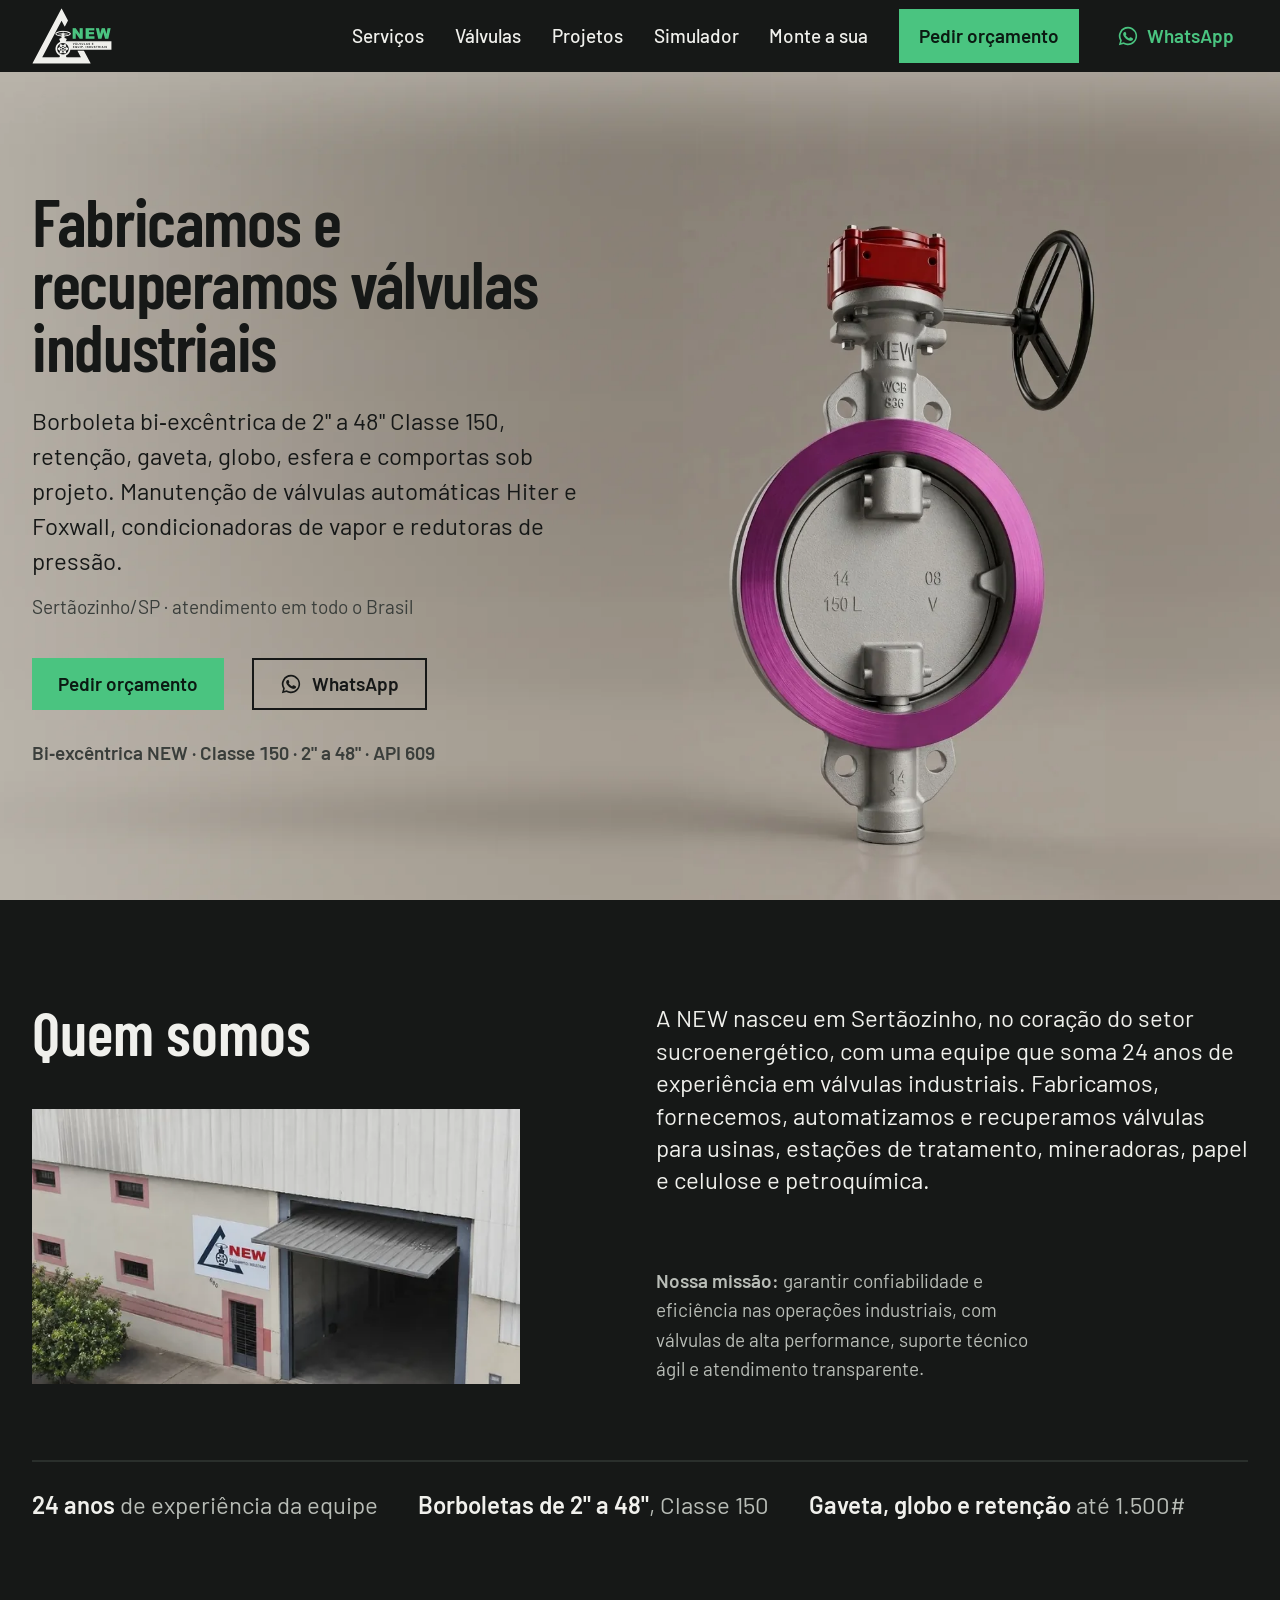
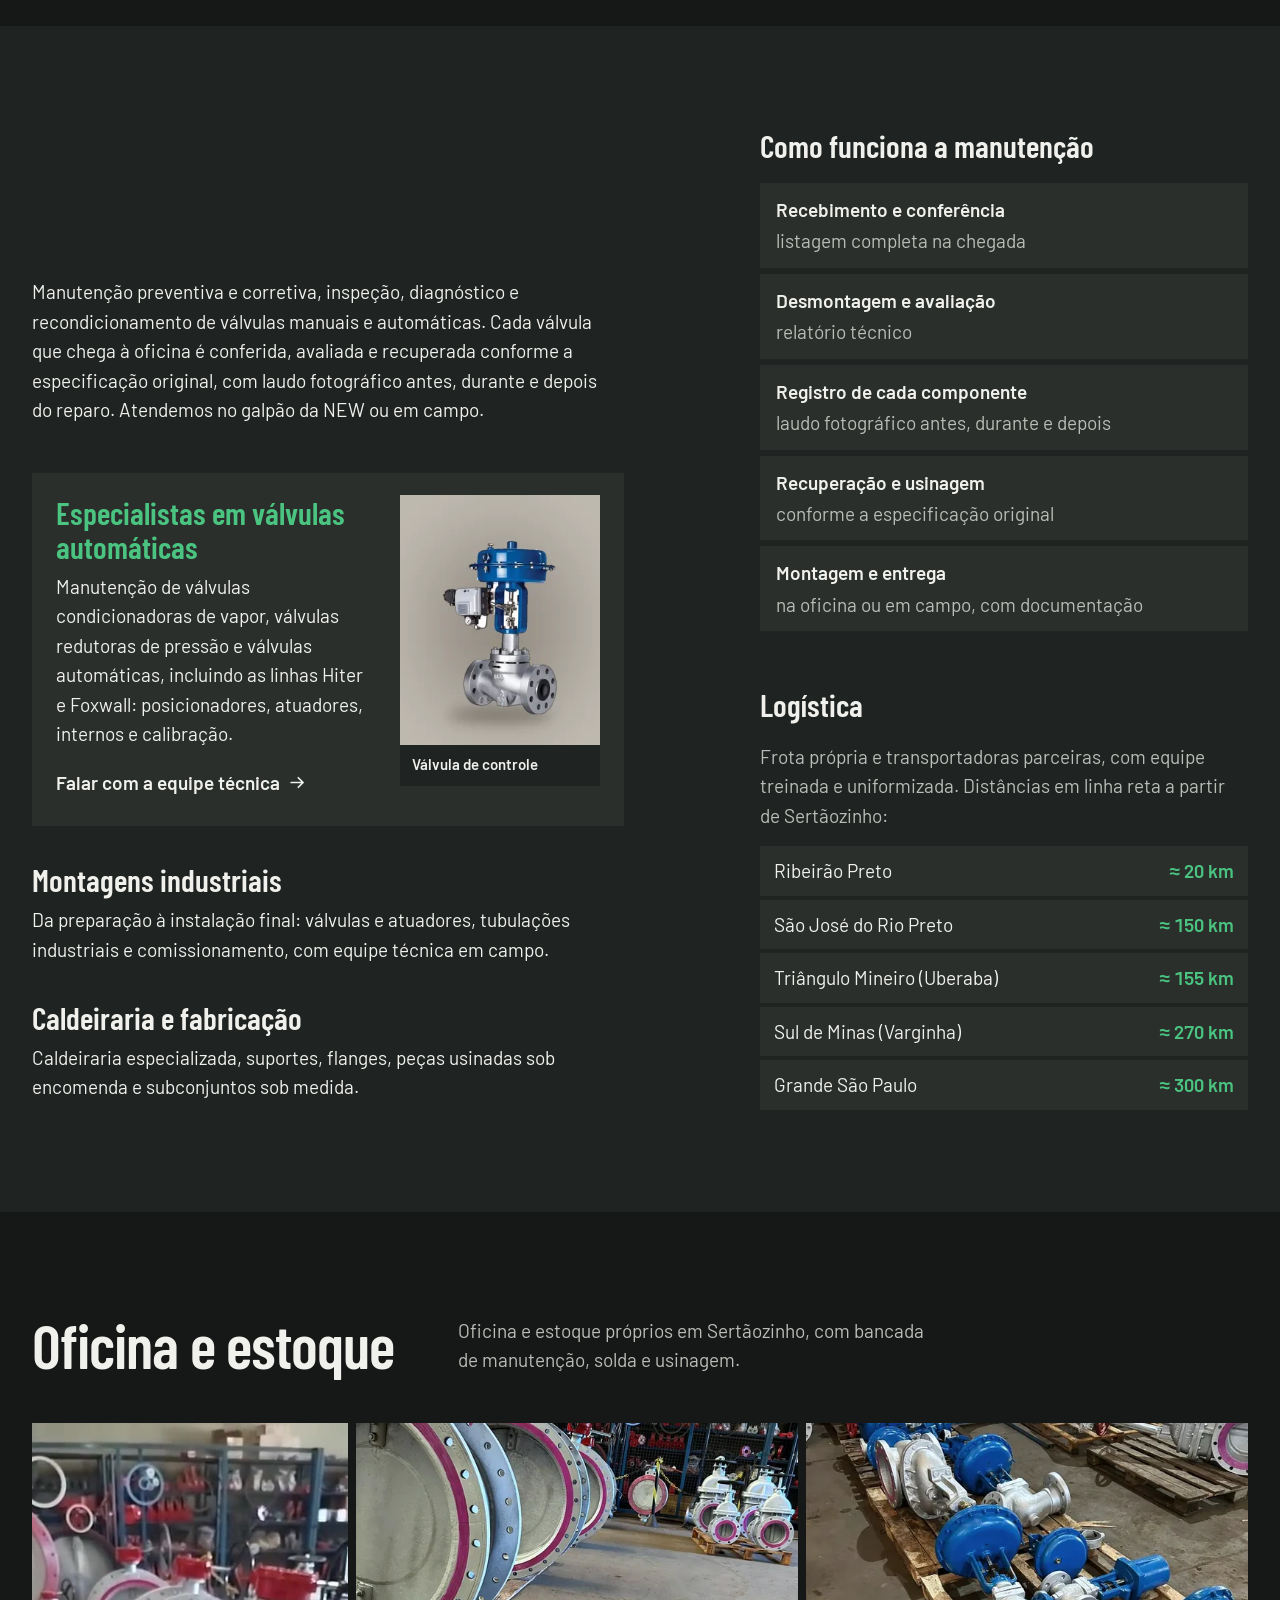
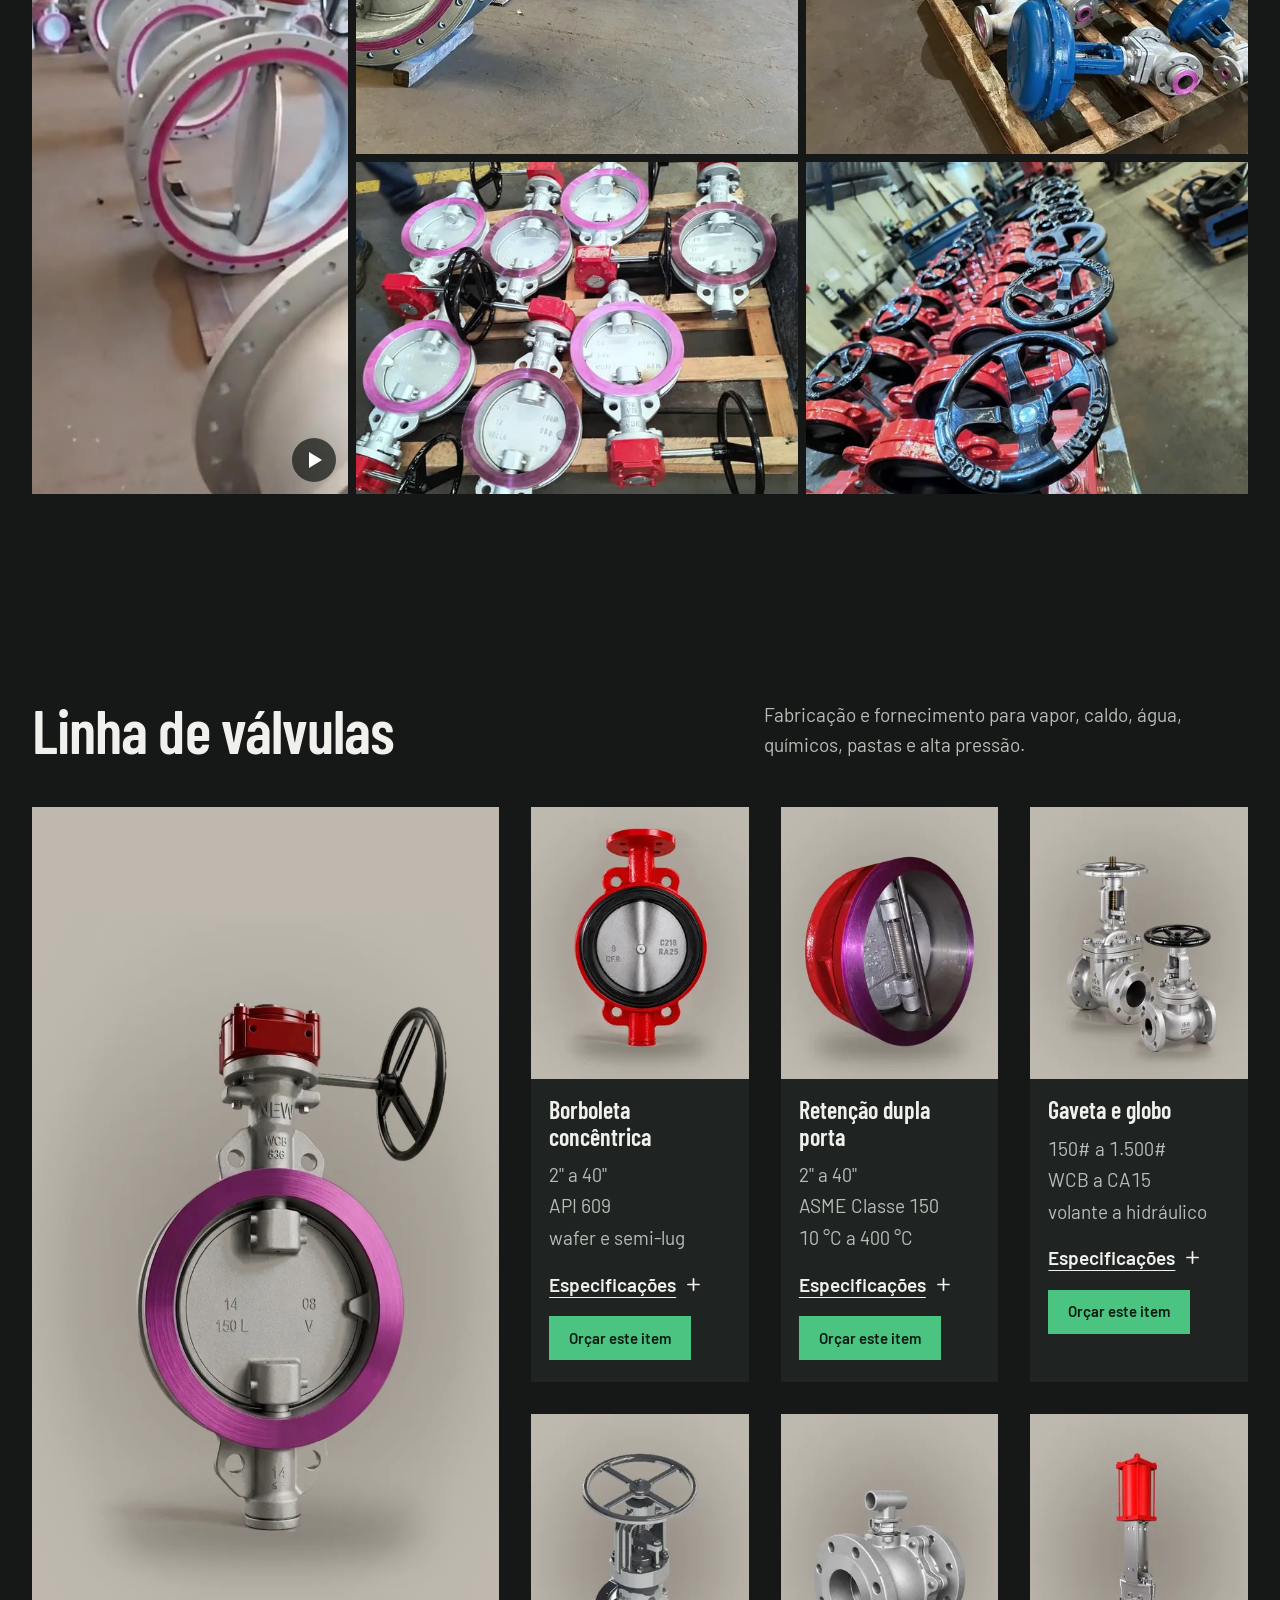
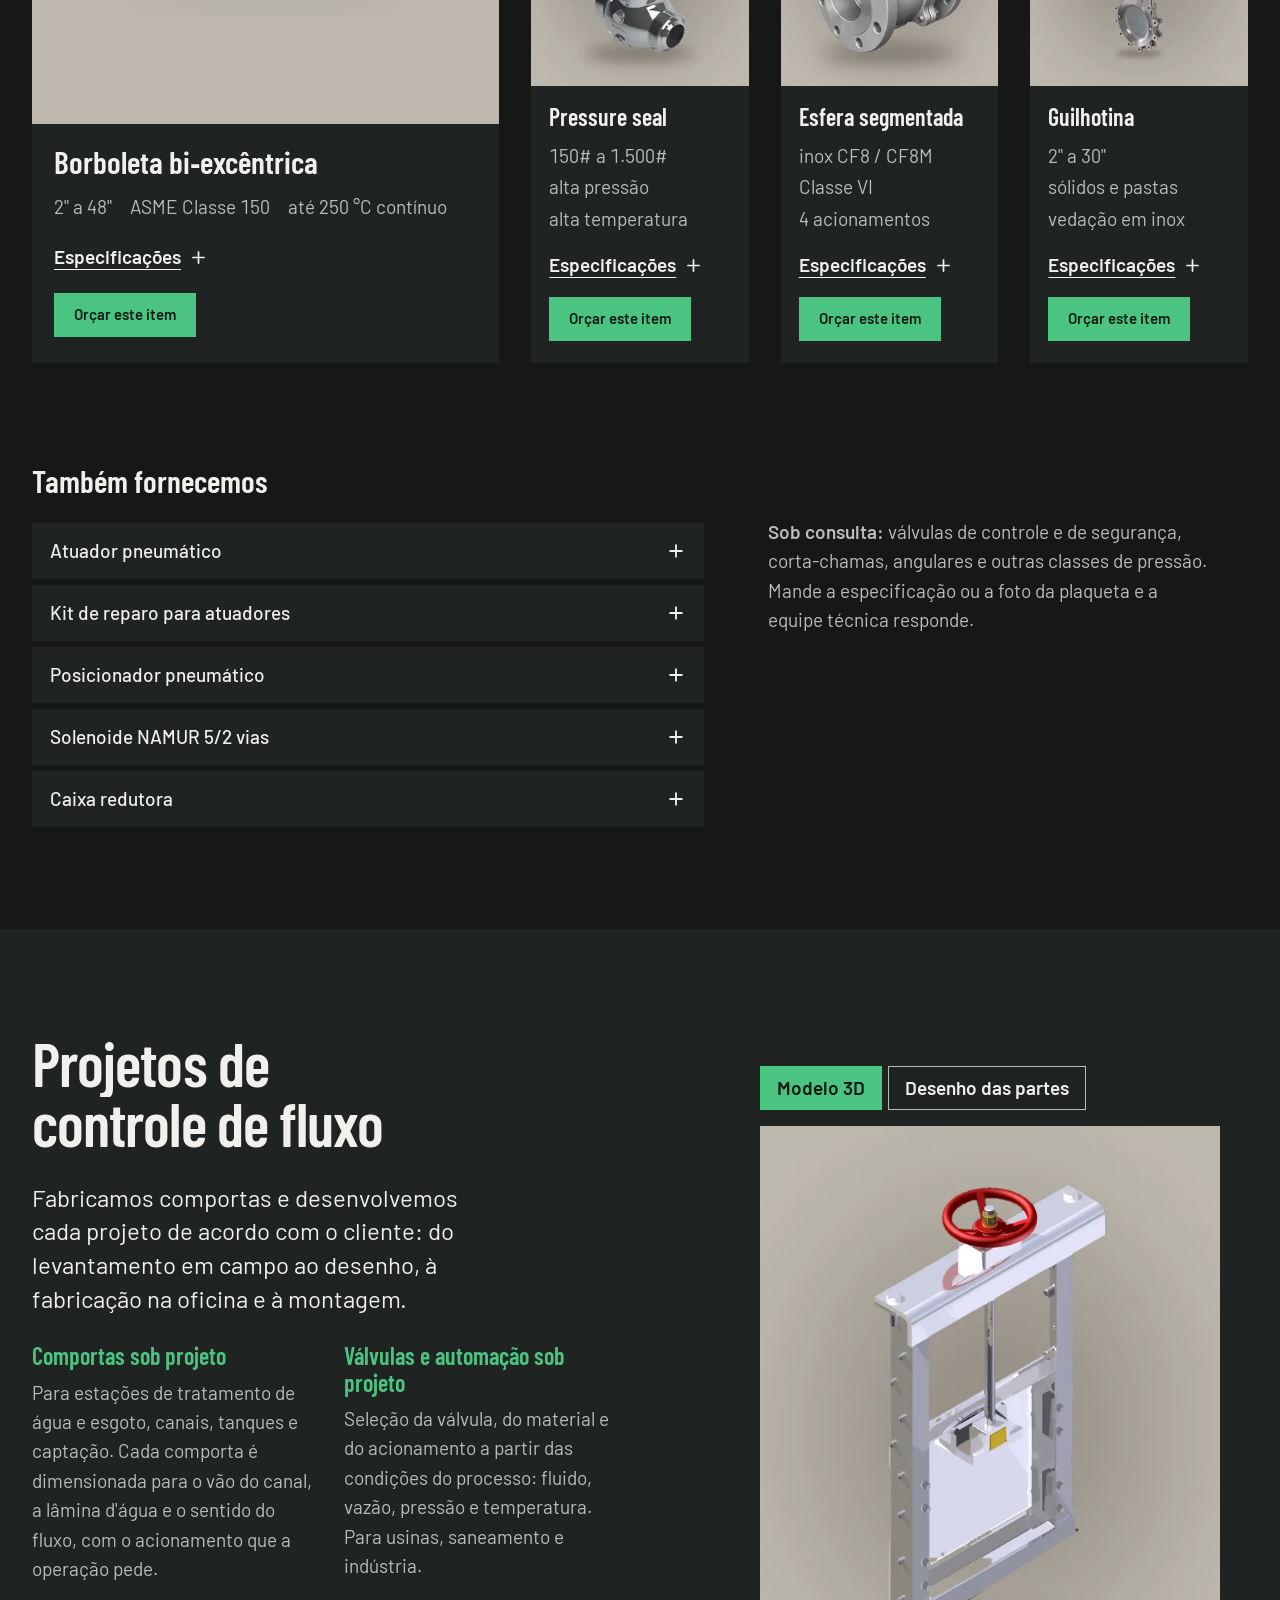
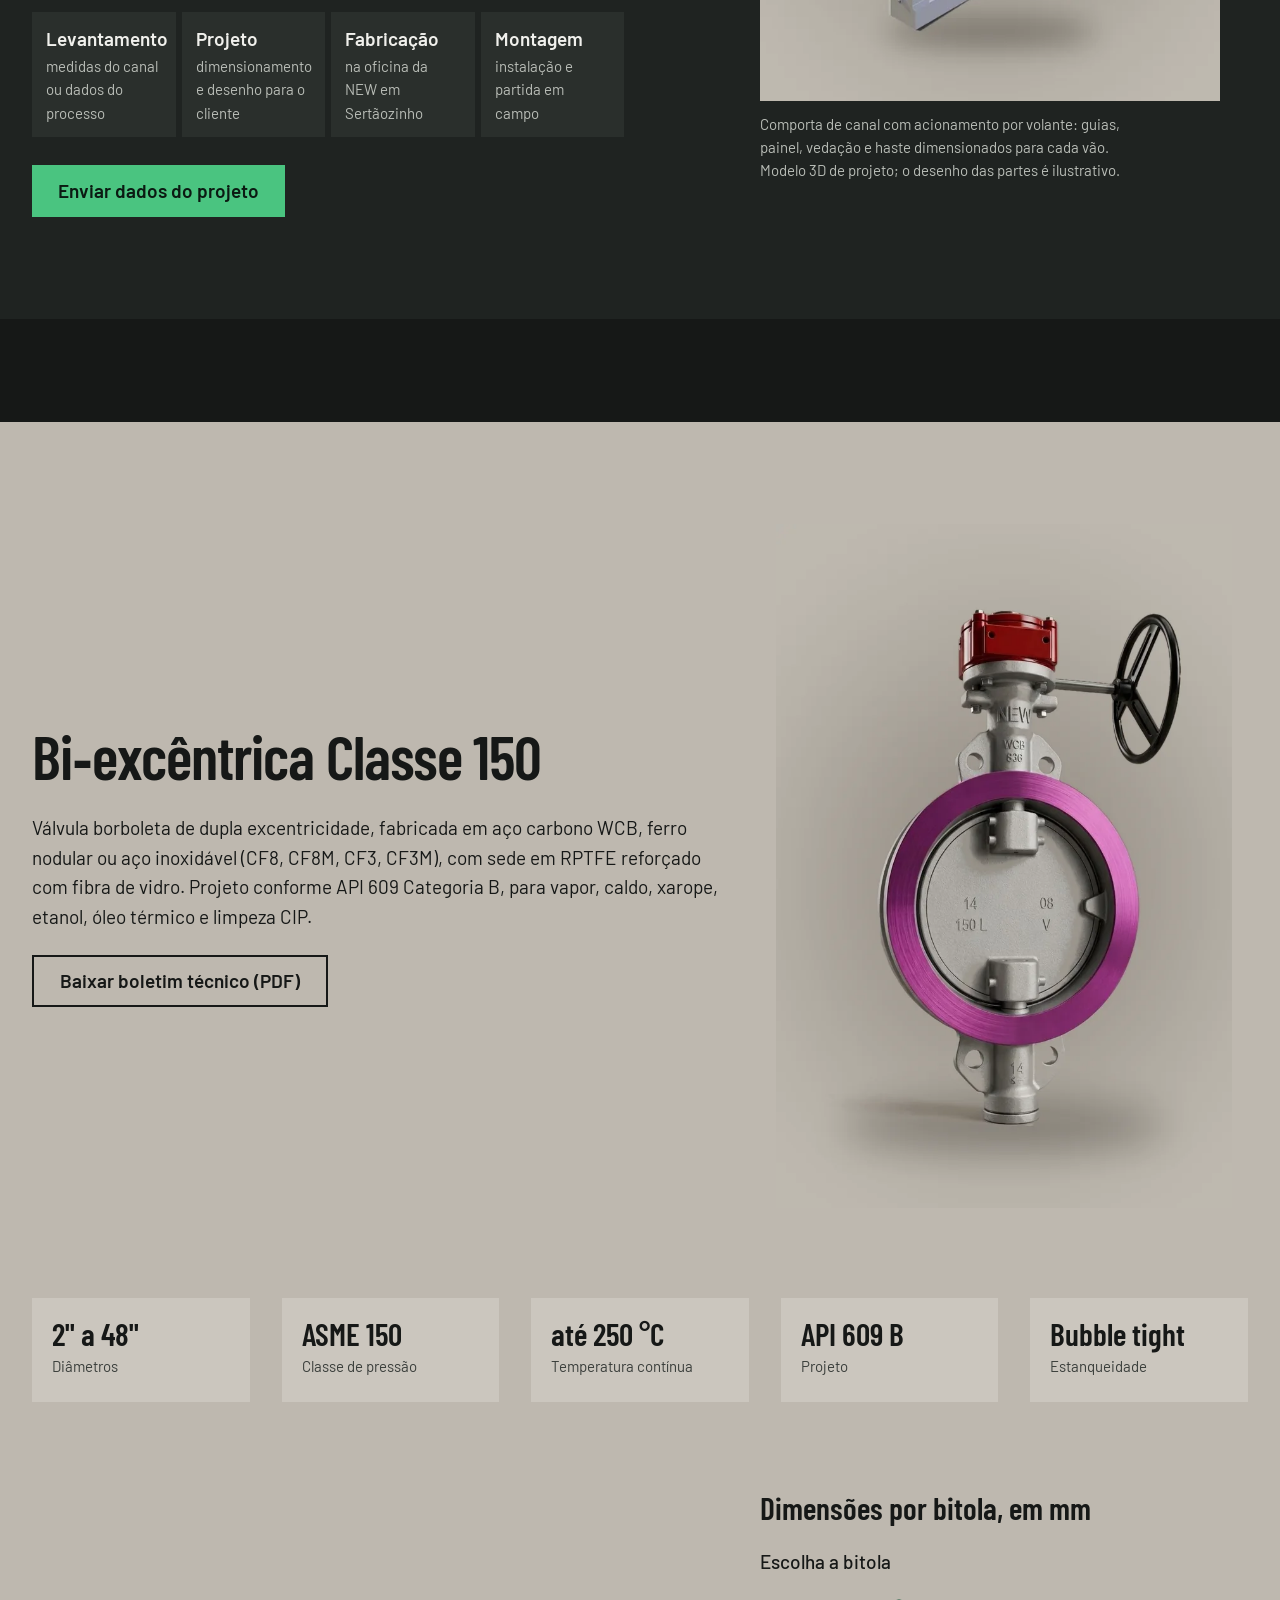
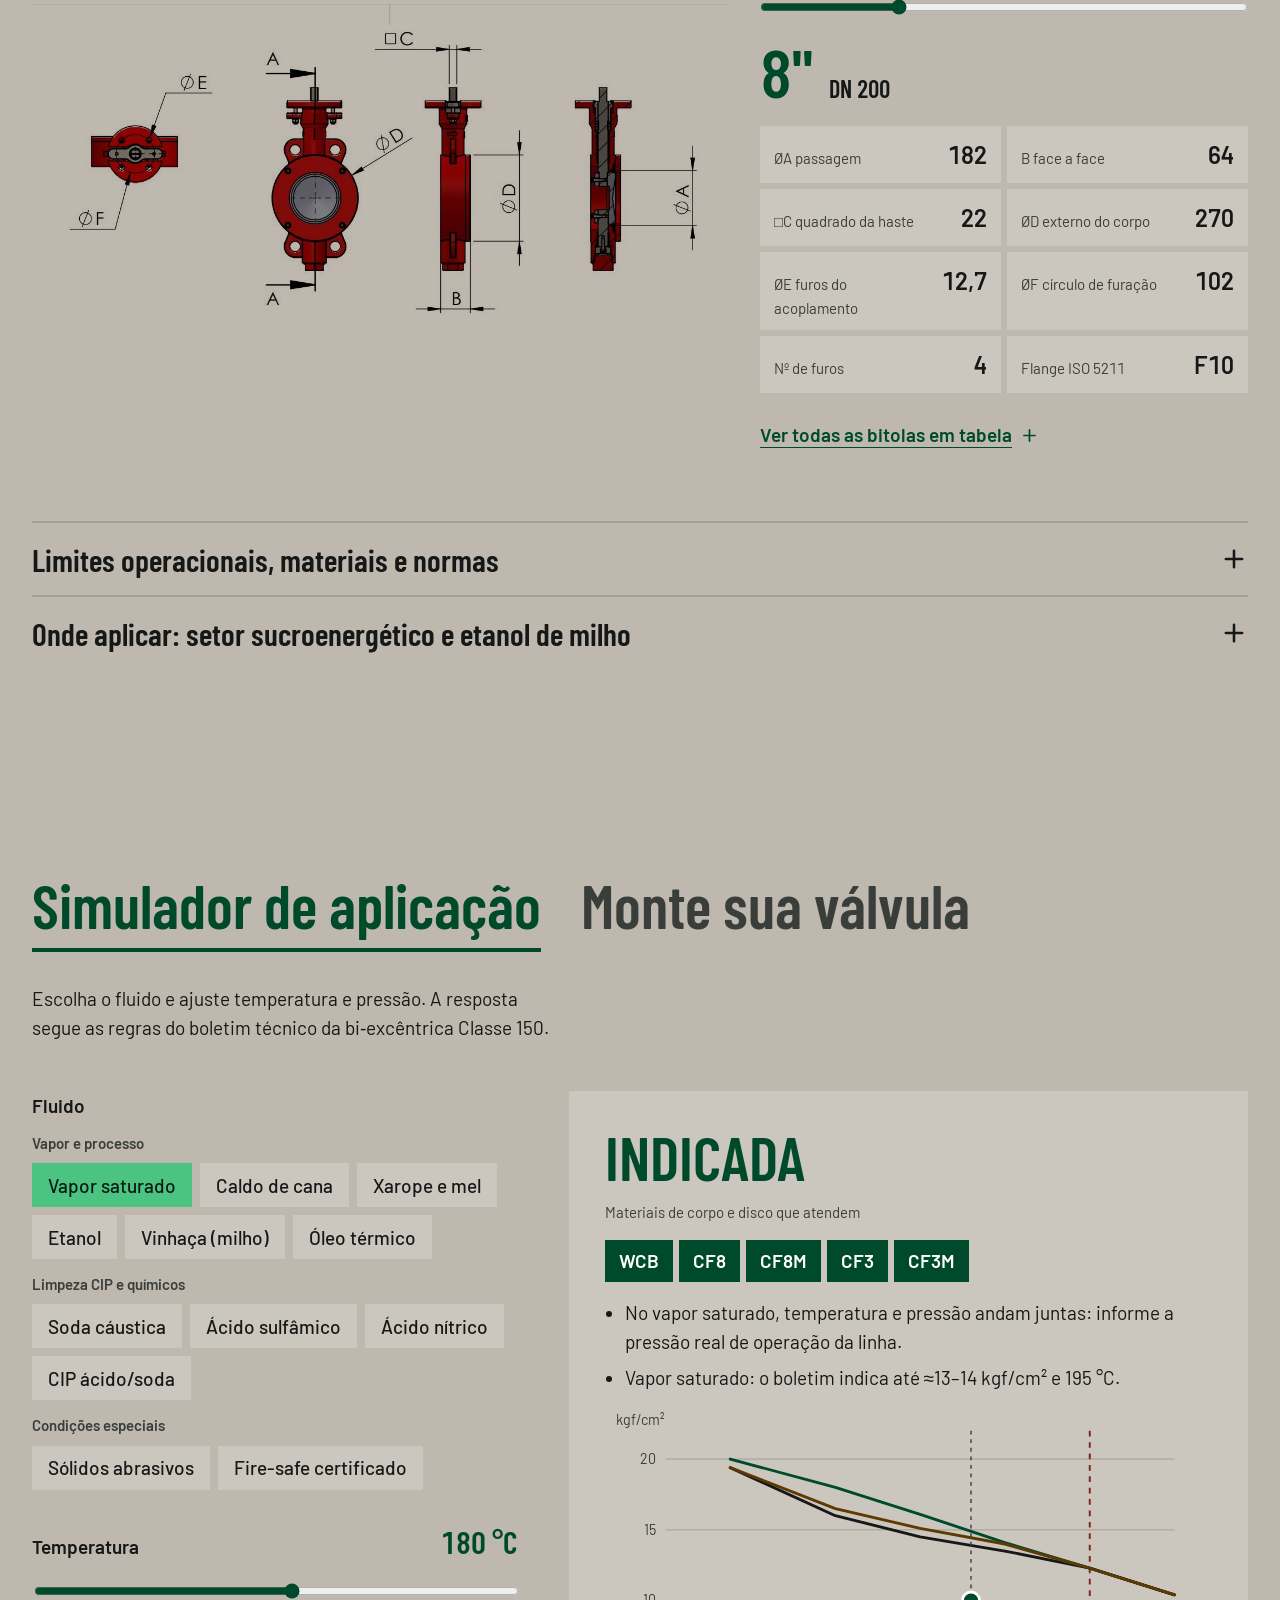
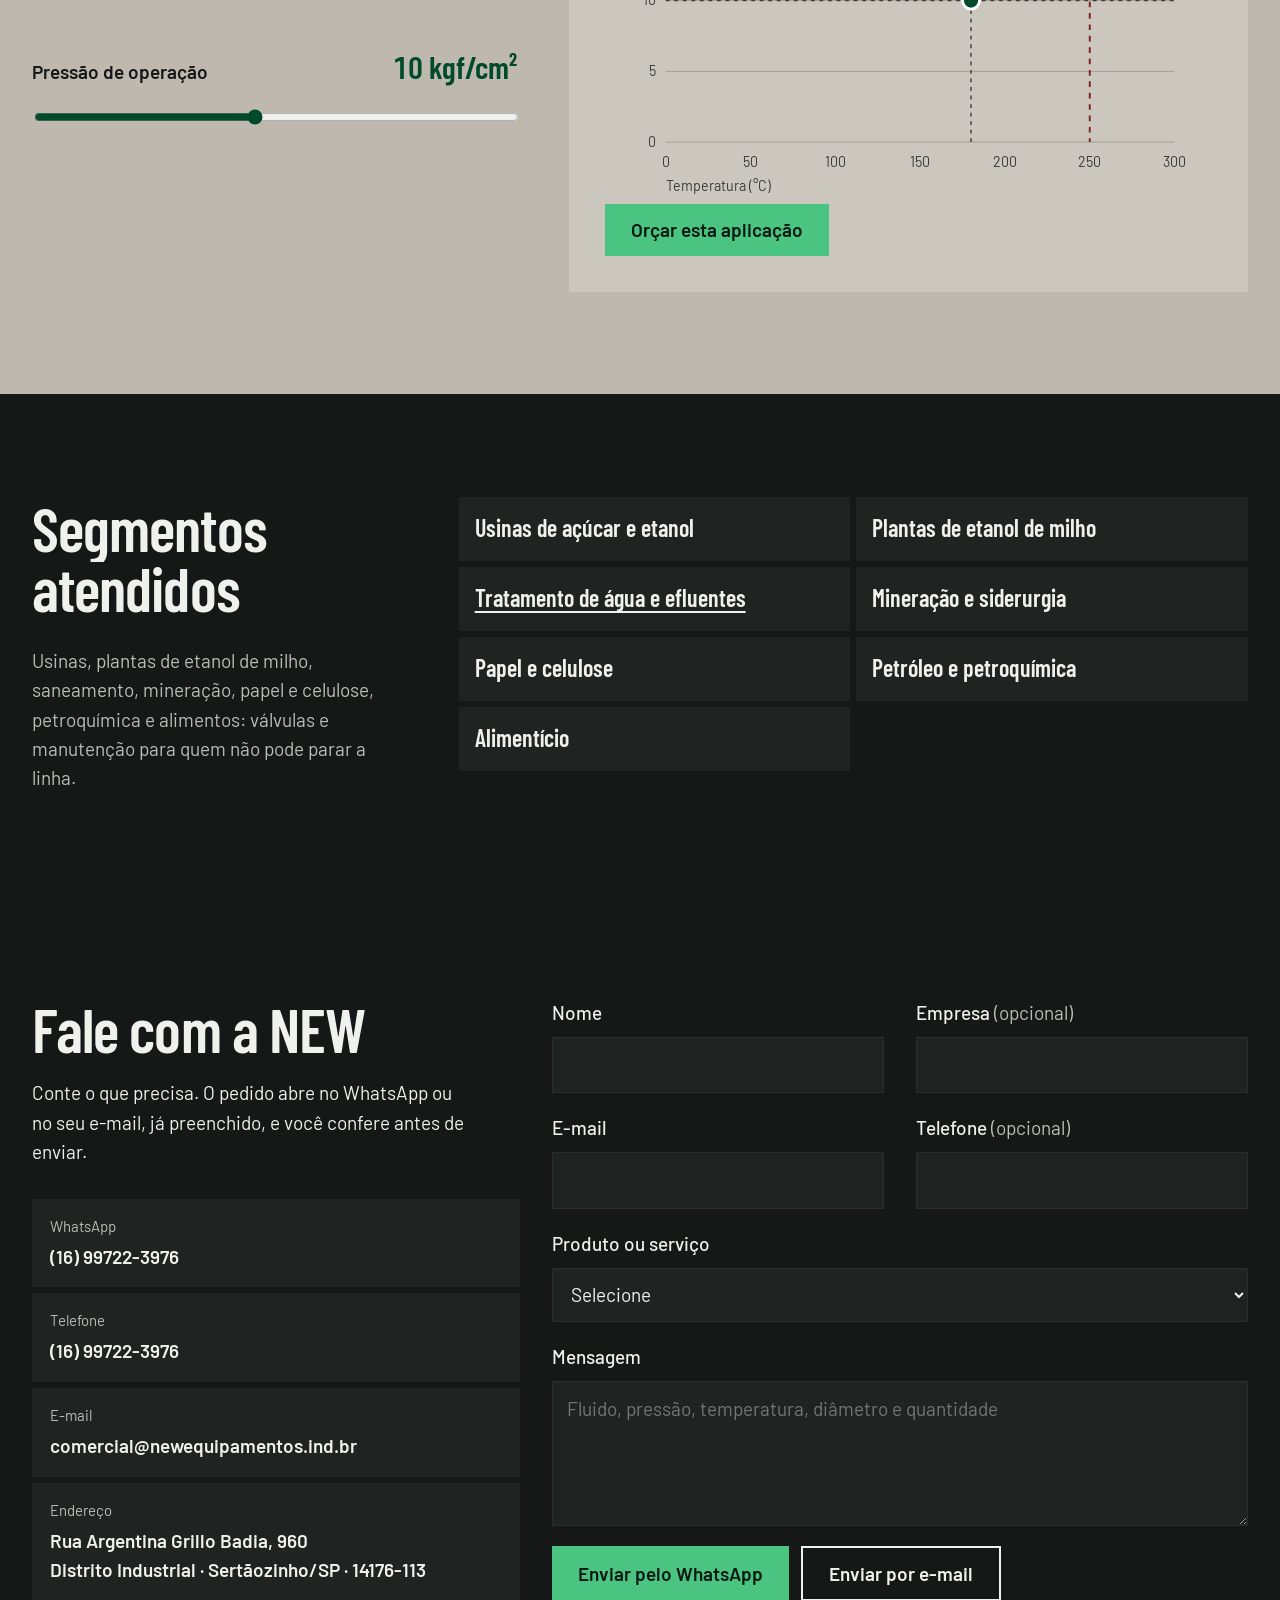
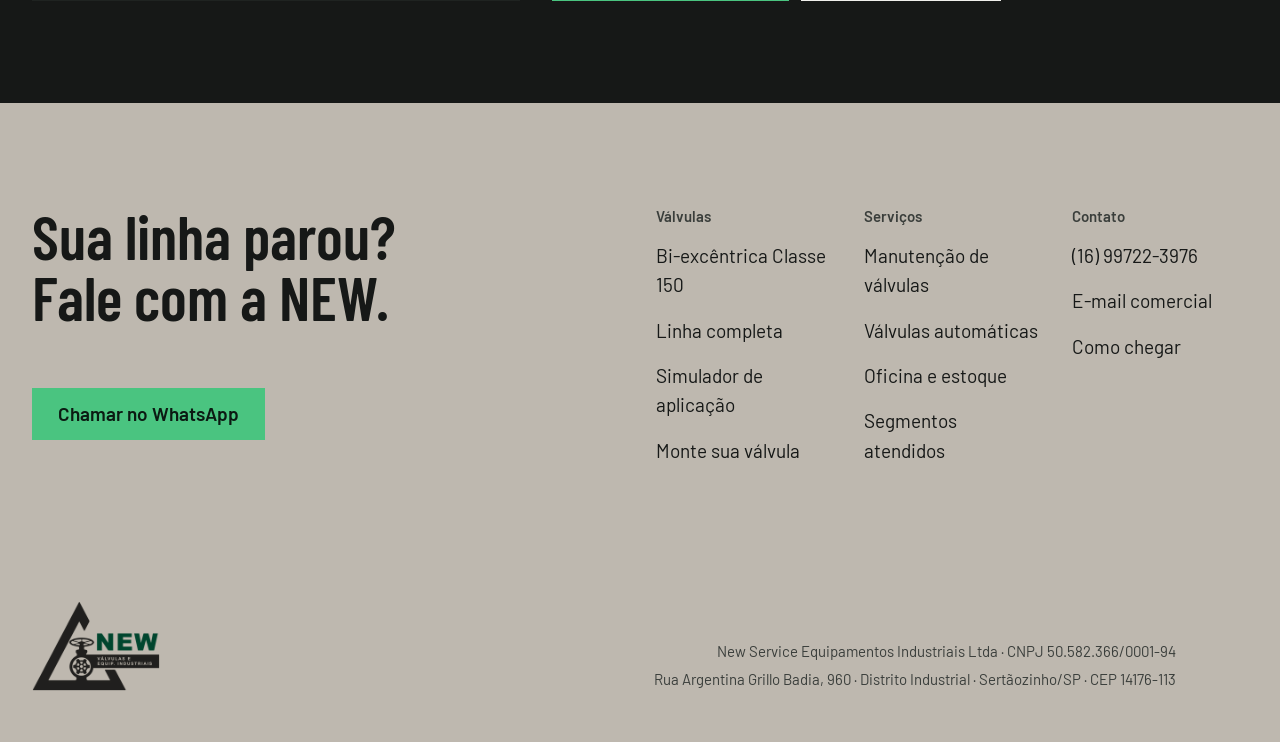
==== commit 1d7d0a94: "feat: formulário com e-mail e confirmação, simulador sem beco sem saída, serviços no começo Contato " ====
--- a/index.html
+++ b/index.html
@@ -48,8 +48,8 @@
   </script>
   <link rel="preload" href="fonts/barlow-condensed-600.woff2" as="font" type="font/woff2" crossorigin />
   <link rel="preload" href="fonts/barlow-400.woff2" as="font" type="font/woff2" crossorigin />
-  <link rel="stylesheet" href="css/style.css?v=20261119a" />
-  <link rel="stylesheet" href="css/movimento.css?v=20261119a" />
+  <link rel="stylesheet" href="css/style.css?v=20261119b" />
+  <link rel="stylesheet" href="css/movimento.css?v=20261119b" />
   <script>
     // Se main.js não carregar em 3 s, devolve o conteúdo sem as entradas animadas.
     document.documentElement.classList.add("js");
@@ -68,11 +68,11 @@
       <img src="img/logo-claro-160.png" alt="NEW Válvulas e Equipamentos Industriais" width="160" height="112" />
     </a>
     <nav class="nav" id="nav" aria-label="Principal">
+      <a href="#servicos">Serviços</a>
       <a href="#linha">Válvulas</a>
+      <a href="#projetos">Projetos</a>
       <a href="#simulador">Simulador</a>
       <a href="#configurador">Monte a sua</a>
-      <a href="#projetos">Projetos</a>
-      <a href="#servicos">Serviços</a>
       <a href="#contato" class="nav-cta">Pedir orçamento</a>
     </nav>
     <a class="nav-whatsapp" href="https://wa.me/5516997223976" target="_blank" rel="noopener" aria-label="Chamar no WhatsApp"><svg viewBox="0 0 24 24" width="22" height="22" aria-hidden="true"><path fill="currentColor" d="M12 2a10 10 0 0 0-8.6 15.1L2 22l5-1.3A10 10 0 1 0 12 2Zm0 18.2a8.2 8.2 0 0 1-4.2-1.2l-.3-.2-3 .8.8-2.9-.2-.3A8.2 8.2 0 1 1 12 20.2Zm4.5-6.1c-.2-.1-1.5-.7-1.7-.8s-.4-.1-.6.1-.6.8-.8 1-.3.2-.5 0a6.7 6.7 0 0 1-3.3-2.9c-.3-.4.2-.4.6-1.3a.4.4 0 0 0 0-.4l-.8-1.9c-.2-.5-.4-.4-.6-.4h-.5a1 1 0 0 0-.7.3 3 3 0 0 0-.9 2.2 5.2 5.2 0 0 0 1.1 2.7 11.8 11.8 0 0 0 4.5 4c1.7.7 2.3.8 3.2.6a2.7 2.7 0 0 0 1.8-1.3 2.2 2.2 0 0 0 .2-1.2c-.1-.2-.3-.3-.6-.4Z"/></svg><span>WhatsApp</span></a>
@@ -129,6 +129,81 @@
         <li><b>Borboletas de 2" a 48"</b>, Classe 150</li>
         <li><b>Gaveta, globo e retenção</b> até 1.500#</li>
       </ul>
+    </section>
+
+    <!-- Serviços -->
+    <section class="services" id="servicos">
+      <div class="services-grid">
+        <div class="services-copy">
+          <h2 class="section-title reveal">Manutenção com rastreabilidade</h2>
+          <p class="reveal">Manutenção preventiva e corretiva, inspeção, diagnóstico e recondicionamento de válvulas manuais e automáticas. Cada válvula que chega à oficina é conferida, avaliada e recuperada conforme a especificação original, com laudo fotográfico antes, durante e depois do reparo. Atendemos no galpão da NEW ou em campo.</p>
+          <div class="services-more">
+            <div class="reveal servico-destaque">
+              <h3>Especialistas em válvulas automáticas</h3>
+              <p>Manutenção de válvulas condicionadoras de vapor, válvulas redutoras de pressão e válvulas automáticas, incluindo as linhas Hiter e Foxwall: posicionadores, atuadores, internos e calibração.</p>
+              <div class="auto-pecas auto-pecas--uma">
+                <figure><picture><source srcset="img/estudio/controle-300.webp 300w, img/estudio/controle.webp 600w" sizes="260px" type="image/webp" /><img src="img/estudio/controle.jpg" alt="Válvula de controle globo com atuador pneumático azul e posicionador" width="600" height="750" loading="lazy" /></picture><figcaption>Válvula de controle</figcaption></figure>
+              </div>
+              <a class="link-arrow" href="https://wa.me/5516997223976?text=Ol%C3%A1%2C%20NEW!%20Preciso%20de%20manuten%C3%A7%C3%A3o%20em%20v%C3%A1lvula%20autom%C3%A1tica." target="_blank" rel="noopener">Falar com a equipe técnica</a>
+            </div>
+            <div class="reveal">
+              <h3>Montagens industriais</h3>
+              <p>Da preparação à instalação final: válvulas e atuadores, tubulações industriais e comissionamento, com equipe técnica em campo.</p>
+            </div>
+            <div class="reveal">
+              <h3>Caldeiraria e fabricação</h3>
+              <p>Caldeiraria especializada, suportes, flanges, peças usinadas sob encomenda e subconjuntos sob medida.</p>
+            </div>
+          </div>
+        </div>
+        <div class="etapas-box reveal">
+          <h3>Como funciona a manutenção</h3>
+          <ol class="etapas">
+            <li><b>Recebimento e conferência</b><span>listagem completa na chegada</span></li>
+            <li><b>Desmontagem e avaliação</b><span>relatório técnico</span></li>
+            <li><b>Registro de cada componente</b><span>laudo fotográfico antes, durante e depois</span></li>
+            <li><b>Recuperação e usinagem</b><span>conforme a especificação original</span></li>
+            <li><b>Montagem e entrega</b><span>na oficina ou em campo, com documentação</span></li>
+          </ol>
+          <div class="logistica">
+            <h3>Logística</h3>
+            <p>Frota própria e transportadoras parceiras, com equipe treinada e uniformizada. Distâncias em linha reta a partir de Sertãozinho:</p>
+            <ul class="regioes">
+              <li><span>Ribeirão Preto</span><b>≈ 20 km</b></li>
+              <li><span>São José do Rio Preto</span><b>≈ 150 km</b></li>
+              <li><span>Triângulo Mineiro (Uberaba)</span><b>≈ 155 km</b></li>
+              <li><span>Sul de Minas (Varginha)</span><b>≈ 270 km</b></li>
+              <li><span>Grande São Paulo</span><b>≈ 300 km</b></li>
+            </ul>
+          </div>
+        </div>
+      </div>
+    </section>
+
+    <!-- Estrutura e estoque -->
+    <section class="gallery" id="estrutura">
+      <div class="gallery-head reveal">
+        <h2 class="section-title">Oficina e estoque</h2>
+        <p>Oficina e estoque próprios em Sertãozinho, com bancada de manutenção, solda e usinagem.</p>
+      </div>
+      <div class="gallery-grid">
+        <figure class="frame frame--video">
+          <video src="img/opt/estoque-video.mp4" poster="img/opt/estoque-video-poster.jpg" muted loop playsinline controls preload="none" width="478" height="850" aria-label="Vídeo: solda e válvulas borboleta no galpão da NEW"></video>
+          <button type="button" class="video-toggle" aria-label="Pausar vídeo" aria-pressed="false" hidden><span aria-hidden="true"></span></button>
+        </figure>
+        <a class="frame js-lightbox" href="img/opt/borboleta-grande-2.jpg" data-alt="Válvulas borboleta de grande diâmetro em linha no galpão da NEW">
+          <picture><source srcset="img/opt/borboleta-grande-2-600.webp 600w, img/opt/borboleta-grande-2.webp 1200w" sizes="(max-width: 700px) 50vw, 37vw" type="image/webp" /><img src="img/opt/borboleta-grande-2.jpg" alt="Válvulas borboleta de grande diâmetro em linha no galpão da NEW" width="1200" height="1600" loading="lazy" /></picture>
+        </a>
+        <a class="frame js-lightbox" href="img/opt/controle-azul.jpg" data-alt="Válvulas de controle com atuadores azuis sobre paletes">
+          <picture><source srcset="img/opt/controle-azul-600.webp 600w, img/opt/controle-azul.webp 960w" sizes="(max-width: 700px) 50vw, 37vw" type="image/webp" /><img src="img/opt/controle-azul.jpg" alt="Válvulas de controle com atuadores azuis sobre paletes" width="960" height="1280" loading="lazy" /></picture>
+        </a>
+        <a class="frame js-lightbox" href="img/opt/borboletas-lote.jpg" data-alt="Lote de válvulas borboleta com protetores de flange magenta">
+          <picture><source srcset="img/opt/borboletas-lote-600.webp 600w, img/opt/borboletas-lote.webp 1200w" sizes="(max-width: 700px) 50vw, 37vw" type="image/webp" /><img src="img/opt/borboletas-lote.jpg" alt="Lote de válvulas borboleta com protetores de flange magenta" width="1200" height="1600" loading="lazy" /></picture>
+        </a>
+        <a class="frame js-lightbox" href="img/opt/redutores.jpg" data-alt="Caixas redutoras vermelhas com volantes alinhadas">
+          <picture><source srcset="img/opt/redutores-600.webp 600w, img/opt/redutores.webp 1600w" sizes="(max-width: 700px) 50vw, 37vw" type="image/webp" /><img src="img/opt/redutores.jpg" alt="Caixas redutoras vermelhas com volantes alinhadas" width="1600" height="1200" loading="lazy" /></picture>
+        </a>
+      </div>
     </section>
 
     <!-- Linha de válvulas: todos os produtos no mesmo estúdio, ficha dentro do cartão -->
@@ -568,6 +643,7 @@
       <p class="sim-fallback">O simulador precisa de JavaScript. Consulte a tabela "Onde aplicar" na ficha técnica acima ou fale com a NEW.</p>
       <div class="sim-app">
         <form class="sim-controls" onsubmit="return false">
+          <p class="sim-fixo" id="sim-fixo" aria-hidden="true"></p>
           <fieldset>
             <legend>Fluido</legend>
             <p class="chips-grupo">Vapor e processo</p>
@@ -606,6 +682,7 @@
             <text class="pt-axis" x="64" y="404">Temperatura (°C)</text>
             <text class="pt-axis" x="12" y="18">kgf/cm²</text>
           </svg>
+          <p class="sim-alt" id="sim-alt" hidden></p>
           <button type="button" class="btn" id="sim-orcar">Orçar esta aplicação</button>
         </div>
       </div>
@@ -627,7 +704,8 @@
           <fieldset>
             <legend>Bitola</legend>
             <select id="cfg-bitola" aria-label="Bitola"></select>
-            <input id="cfg-bitola-livre" type="text" placeholder="Informe a bitola, ex.: 6&quot;" aria-label="Bitola" hidden />
+            <input id="cfg-bitola-livre" type="text" placeholder="Informe a bitola, ex.: 6&quot;" aria-label="Bitola" aria-describedby="cfg-erro" hidden />
+            <p class="field-error" id="cfg-erro" role="alert" hidden>Informe a bitola para montar o pedido.</p>
           </fieldset>
           <fieldset>
             <legend>Classe de pressão</legend>
@@ -672,89 +750,15 @@
       </div>
     </section>
 
-    <!-- Serviços -->
-    <section class="services" id="servicos">
-      <div class="services-grid">
-        <div class="services-copy">
-          <h2 class="section-title reveal">Manutenção com rastreabilidade</h2>
-          <p class="reveal">Manutenção preventiva e corretiva, inspeção, diagnóstico e recondicionamento de válvulas manuais e automáticas. Cada válvula que chega à oficina é conferida, avaliada e recuperada conforme a especificação original, com laudo fotográfico antes, durante e depois do reparo. Atendemos no galpão da NEW ou em campo.</p>
-          <div class="services-more">
-            <div class="reveal servico-destaque">
-              <h3>Especialistas em válvulas automáticas</h3>
-              <p>Manutenção de válvulas condicionadoras de vapor, válvulas redutoras de pressão e válvulas automáticas, incluindo as linhas Hiter e Foxwall: posicionadores, atuadores, internos e calibração.</p>
-              <div class="auto-pecas auto-pecas--uma">
-                <figure><picture><source srcset="img/estudio/controle-300.webp 300w, img/estudio/controle.webp 600w" sizes="260px" type="image/webp" /><img src="img/estudio/controle.jpg" alt="Válvula de controle globo com atuador pneumático azul e posicionador" width="600" height="750" loading="lazy" /></picture><figcaption>Válvula de controle</figcaption></figure>
-              </div>
-              <a class="link-arrow" href="https://wa.me/5516997223976?text=Ol%C3%A1%2C%20NEW!%20Preciso%20de%20manuten%C3%A7%C3%A3o%20em%20v%C3%A1lvula%20autom%C3%A1tica." target="_blank" rel="noopener">Falar com a equipe técnica</a>
-            </div>
-            <div class="reveal">
-              <h3>Montagens industriais</h3>
-              <p>Da preparação à instalação final: válvulas e atuadores, tubulações industriais e comissionamento, com equipe técnica em campo.</p>
-            </div>
-            <div class="reveal">
-              <h3>Caldeiraria e fabricação</h3>
-              <p>Caldeiraria especializada, suportes, flanges, peças usinadas sob encomenda e subconjuntos sob medida.</p>
-            </div>
-          </div>
-        </div>
-        <div class="etapas-box reveal">
-          <h3>Como funciona a manutenção</h3>
-          <ol class="etapas">
-            <li><b>Recebimento e conferência</b><span>listagem completa na chegada</span></li>
-            <li><b>Desmontagem e avaliação</b><span>relatório técnico</span></li>
-            <li><b>Registro de cada componente</b><span>laudo fotográfico antes, durante e depois</span></li>
-            <li><b>Recuperação e usinagem</b><span>conforme a especificação original</span></li>
-            <li><b>Montagem e entrega</b><span>na oficina ou em campo, com documentação</span></li>
-          </ol>
-          <div class="logistica">
-            <h3>Logística</h3>
-            <p>Frota própria e transportadoras parceiras, com equipe treinada e uniformizada. Distâncias em linha reta a partir de Sertãozinho:</p>
-            <ul class="regioes">
-              <li><span>Ribeirão Preto</span><b>≈ 20 km</b></li>
-              <li><span>São José do Rio Preto</span><b>≈ 150 km</b></li>
-              <li><span>Triângulo Mineiro (Uberaba)</span><b>≈ 155 km</b></li>
-              <li><span>Sul de Minas (Varginha)</span><b>≈ 270 km</b></li>
-              <li><span>Grande São Paulo</span><b>≈ 300 km</b></li>
-            </ul>
-          </div>
-        </div>
-      </div>
-    </section>
-
-    <!-- Estrutura e estoque -->
-    <section class="gallery" id="estrutura">
-      <div class="gallery-head reveal">
-        <h2 class="section-title">Oficina e estoque</h2>
-        <p>Oficina e estoque próprios em Sertãozinho, com bancada de manutenção, solda e usinagem.</p>
-      </div>
-      <div class="gallery-grid">
-        <figure class="frame frame--video">
-          <video src="img/opt/estoque-video.mp4" poster="img/opt/estoque-video-poster.jpg" muted loop playsinline controls preload="none" width="478" height="850" aria-label="Vídeo: solda e válvulas borboleta no galpão da NEW"></video>
-          <button type="button" class="video-toggle" aria-label="Pausar vídeo" aria-pressed="false" hidden><span aria-hidden="true"></span></button>
-        </figure>
-        <a class="frame js-lightbox" href="img/opt/borboleta-grande-2.jpg" data-alt="Válvulas borboleta de grande diâmetro em linha no galpão da NEW">
-          <picture><source srcset="img/opt/borboleta-grande-2-600.webp 600w, img/opt/borboleta-grande-2.webp 1200w" sizes="(max-width: 700px) 50vw, 37vw" type="image/webp" /><img src="img/opt/borboleta-grande-2.jpg" alt="Válvulas borboleta de grande diâmetro em linha no galpão da NEW" width="1200" height="1600" loading="lazy" /></picture>
-        </a>
-        <a class="frame js-lightbox" href="img/opt/controle-azul.jpg" data-alt="Válvulas de controle com atuadores azuis sobre paletes">
-          <picture><source srcset="img/opt/controle-azul-600.webp 600w, img/opt/controle-azul.webp 960w" sizes="(max-width: 700px) 50vw, 37vw" type="image/webp" /><img src="img/opt/controle-azul.jpg" alt="Válvulas de controle com atuadores azuis sobre paletes" width="960" height="1280" loading="lazy" /></picture>
-        </a>
-        <a class="frame js-lightbox" href="img/opt/borboletas-lote.jpg" data-alt="Lote de válvulas borboleta com protetores de flange magenta">
-          <picture><source srcset="img/opt/borboletas-lote-600.webp 600w, img/opt/borboletas-lote.webp 1200w" sizes="(max-width: 700px) 50vw, 37vw" type="image/webp" /><img src="img/opt/borboletas-lote.jpg" alt="Lote de válvulas borboleta com protetores de flange magenta" width="1200" height="1600" loading="lazy" /></picture>
-        </a>
-        <a class="frame js-lightbox" href="img/opt/redutores.jpg" data-alt="Caixas redutoras vermelhas com volantes alinhadas">
-          <picture><source srcset="img/opt/redutores-600.webp 600w, img/opt/redutores.webp 1600w" sizes="(max-width: 700px) 50vw, 37vw" type="image/webp" /><img src="img/opt/redutores.jpg" alt="Caixas redutoras vermelhas com volantes alinhadas" width="1600" height="1200" loading="lazy" /></picture>
-        </a>
-      </div>
-    </section>
-
     <!-- Contato -->
     <section class="contact" id="contato">
       <div class="quote">
         <div class="quote-copy">
           <h2 class="section-title">Fale com a NEW</h2>
-          <p>Conte o que precisa. O pedido abre no WhatsApp da NEW, já preenchido, e você confere antes de enviar.</p>
+          <p>Conte o que precisa. O pedido abre no WhatsApp ou no seu e-mail, já preenchido, e você confere antes de enviar.</p>
           <dl class="contato-card">
             <div><dt>WhatsApp</dt><dd><a href="https://wa.me/5516997223976" target="_blank" rel="noopener">(16) 99722-3976</a></dd></div>
+            <div><dt>Telefone</dt><dd><a href="tel:+5516997223976">(16) 99722-3976</a></dd></div>
             <div><dt>E-mail</dt><dd><a href="mailto:comercial@newequipamentos.ind.br">comercial@newequipamentos.ind.br</a></dd></div>
             <div><dt>Endereço</dt><dd><a href="https://maps.google.com/?q=Rua+Argentina+Grillo+Badia,+960,+Sertãozinho+SP" target="_blank" rel="noopener">Rua Argentina Grillo Badia, 960<br />Distrito Industrial · Sertãozinho/SP · 14176-113</a></dd></div>
           </dl>
@@ -762,7 +766,8 @@
         <form class="quote-form" id="orcamentoForm" action="mailto:comercial@newequipamentos.ind.br?subject=Pedido%20de%20or%C3%A7amento" method="post" enctype="text/plain">
           <div class="field">
             <label for="nome">Nome</label>
-            <input id="nome" name="nome" type="text" autocomplete="name" required aria-describedby="formError" />
+            <input id="nome" name="nome" type="text" autocomplete="name" required aria-describedby="erro-nome formError" />
+            <p class="field-error" id="erro-nome" hidden>Informe seu nome.</p>
           </div>
           <div class="field">
             <label for="empresa">Empresa <span class="opt">(opcional)</span></label>
@@ -770,7 +775,8 @@
           </div>
           <div class="field">
             <label for="email">E-mail</label>
-            <input id="email" name="email" type="email" autocomplete="email" required pattern="[^@\s]+@[^@\s]+\.[^@\s]+" aria-describedby="formError" />
+            <input id="email" name="email" type="email" autocomplete="email" required pattern="[^@\s]+@[^@\s]+\.[^@\s]+" aria-describedby="erro-email formError" />
+            <p class="field-error" id="erro-email" hidden>Informe um e-mail válido, como nome@empresa.com.br.</p>
           </div>
           <div class="field">
             <label for="telefone">Telefone <span class="opt">(opcional)</span></label>
@@ -806,10 +812,15 @@
           </div>
           <div class="field field--wide">
             <label for="mensagem">Mensagem</label>
-            <textarea id="mensagem" name="mensagem" rows="4" required aria-describedby="formError" placeholder="Fluido, pressão, temperatura, diâmetro e quantidade"></textarea>
+            <textarea id="mensagem" name="mensagem" rows="4" required aria-describedby="erro-mensagem formError" placeholder="Fluido, pressão, temperatura, diâmetro e quantidade"></textarea>
+            <p class="field-error" id="erro-mensagem" hidden>Escreva o que você precisa.</p>
           </div>
           <p class="form-error" id="formError" role="alert" hidden></p>
-          <button type="submit" class="btn">Enviar pelo WhatsApp</button>
+          <div class="form-actions">
+            <button type="submit" class="btn">Enviar pelo WhatsApp</button>
+            <button type="button" class="btn btn--ghost" id="enviarEmail" hidden>Enviar por e-mail</button>
+          </div>
+          <p class="form-ok" id="formOk" role="status" hidden></p>
         </form>
       </div>
     </section>
@@ -861,11 +872,11 @@
     <svg viewBox="0 0 24 24" width="28" height="28" aria-hidden="true"><path fill="currentColor" d="M12 2a10 10 0 0 0-8.6 15.1L2 22l5-1.3A10 10 0 1 0 12 2Zm0 18.2a8.2 8.2 0 0 1-4.2-1.2l-.3-.2-3 .8.8-2.9-.2-.3A8.2 8.2 0 1 1 12 20.2Zm4.5-6.1c-.2-.1-1.5-.7-1.7-.8s-.4-.1-.6.1-.6.8-.8 1-.3.2-.5 0a6.7 6.7 0 0 1-3.3-2.9c-.3-.4.2-.4.6-1.3a.4.4 0 0 0 0-.4l-.8-1.9c-.2-.5-.4-.4-.6-.4h-.5a1 1 0 0 0-.7.3 3 3 0 0 0-.9 2.2 5.2 5.2 0 0 0 1.1 2.7 11.8 11.8 0 0 0 4.5 4c1.7.7 2.3.8 3.2.6a2.7 2.7 0 0 0 1.8-1.3 2.2 2.2 0 0 0 .2-1.2c-.1-.2-.3-.3-.6-.4Z"/></svg>
   </a>
 
-  <script src="js/engenharia.js?v=20261119a"></script>
-  <script src="js/whatsapp.js?v=20261119a"></script>
-  <script src="js/interativo.js?v=20261119a"></script>
-  <script src="js/main.js?v=20261119a"></script>
+  <script src="js/engenharia.js?v=20261119b"></script>
+  <script src="js/whatsapp.js?v=20261119b"></script>
+  <script src="js/interativo.js?v=20261119b"></script>
+  <script src="js/main.js?v=20261119b"></script>
   <script src="js/vendor/motion-14.3.0.min.js"></script>
-  <script src="js/movimento.js?v=20261119a"></script>
+  <script src="js/movimento.js?v=20261119b"></script>
 </body>
 </html>
--- a/css/style.css
+++ b/css/style.css
@@ -482,9 +482,14 @@
 .field input:focus, .field select:focus, .field textarea:focus {
   outline: none; border-color: var(--brand-bright); background: var(--bg-3);
 }
-.field [aria-invalid="true"] { border-color: var(--erro); }
+.field [aria-invalid="true"], .field [aria-invalid="true"]:focus { border-color: var(--erro); }
+.field-error { color: var(--erro-texto); font-size: var(--step-small); font-weight: 500; }
+.cfg .field-error { margin-top: 8px; }
+#cfg-bitola-livre[aria-invalid="true"] { border-color: var(--erro); }
 .form-error { grid-column: 1 / -1; color: var(--erro-texto); font-weight: 500; }
-.quote-form .btn { grid-column: 1 / -1; justify-self: start; }
+.form-actions { grid-column: 1 / -1; display: flex; flex-wrap: wrap; gap: 12px; }
+.form-ok { grid-column: 1 / -1; padding: 14px 16px; background: var(--bg-3); border-left: 4px solid var(--brand-bright); }
+.form-ok a { color: var(--brand-bright); font-weight: 600; text-underline-offset: 4px; }
 
 @media (max-width: 900px) {
   .quote-copy, .quote-form { grid-column: 1 / -1; }
@@ -492,7 +497,7 @@
 }
 @media (max-width: 560px) {
   .quote-form { grid-template-columns: 1fr; }
-  .quote-form .btn { justify-self: stretch; }
+  .form-actions .btn { flex: 1 1 100%; }
 }
 
 /* ---------- Rodapé ---------- */
@@ -1071,3 +1076,35 @@
   .projetos-etapas { grid-template-columns: 1fr 1fr; row-gap: 12px; }
   .pj-rotulo { font-size: 27px; }
 }
+
+/* ---------- Simulador: saída para o "não recomendada" e resposta à vista no celular ---------- */
+.sim-alt { font-weight: 600; }
+.sim-alt a { color: var(--brand); text-underline-offset: 4px; }
+.sim-fixo { display: none; }
+@media (max-width: 900px) {
+  /* enquanto a pessoa mexe nos controles, o resultado fica preso abaixo do topo */
+  .sim-fixo {
+    display: block; position: sticky; top: var(--header-h); z-index: 5;
+    margin: 0 calc(var(--gutter) * -1); padding: 10px var(--gutter);
+    background: var(--brand); color: var(--white); font-weight: 600;
+  }
+  .sim[data-status="restricao"] .sim-fixo { background: var(--warn); }
+  .sim[data-status="nao"] .sim-fixo { background: var(--stop); }
+}
+
+/* ---------- Abas das ferramentas no celular: duas abas lado a lado, não dois títulos ---------- */
+@media (max-width: 600px) {
+  .abas-on .ferramentas-abas { flex-wrap: nowrap; gap: 6px; padding-top: 56px; }
+  .ferramentas-abas button {
+    flex: 1 1 0; font-size: var(--step-lead); line-height: 1.1; padding: 12px 10px; min-height: 56px;
+    background: var(--paper-2); border-bottom: 4px solid transparent;
+  }
+  .ferramentas[data-aba="configurador"] .ferramentas-abas button { background: var(--bg-3); }
+}
+
+/* ---------- Tabelas largas: aviso de que rolam para o lado ---------- */
+.table-dica { display: none; margin: 0 0 8px; font-size: var(--step-small); font-weight: 600; color: var(--muted-dark); }
+.table-dica.is-on { display: block; }
+
+/* ---------- WhatsApp flutuante recua quando ficaria em cima de um botão ou de um dado ---------- */
+.js .whatsapp-float.is-recuada { opacity: 0; pointer-events: none; transform: translateY(12px); }
